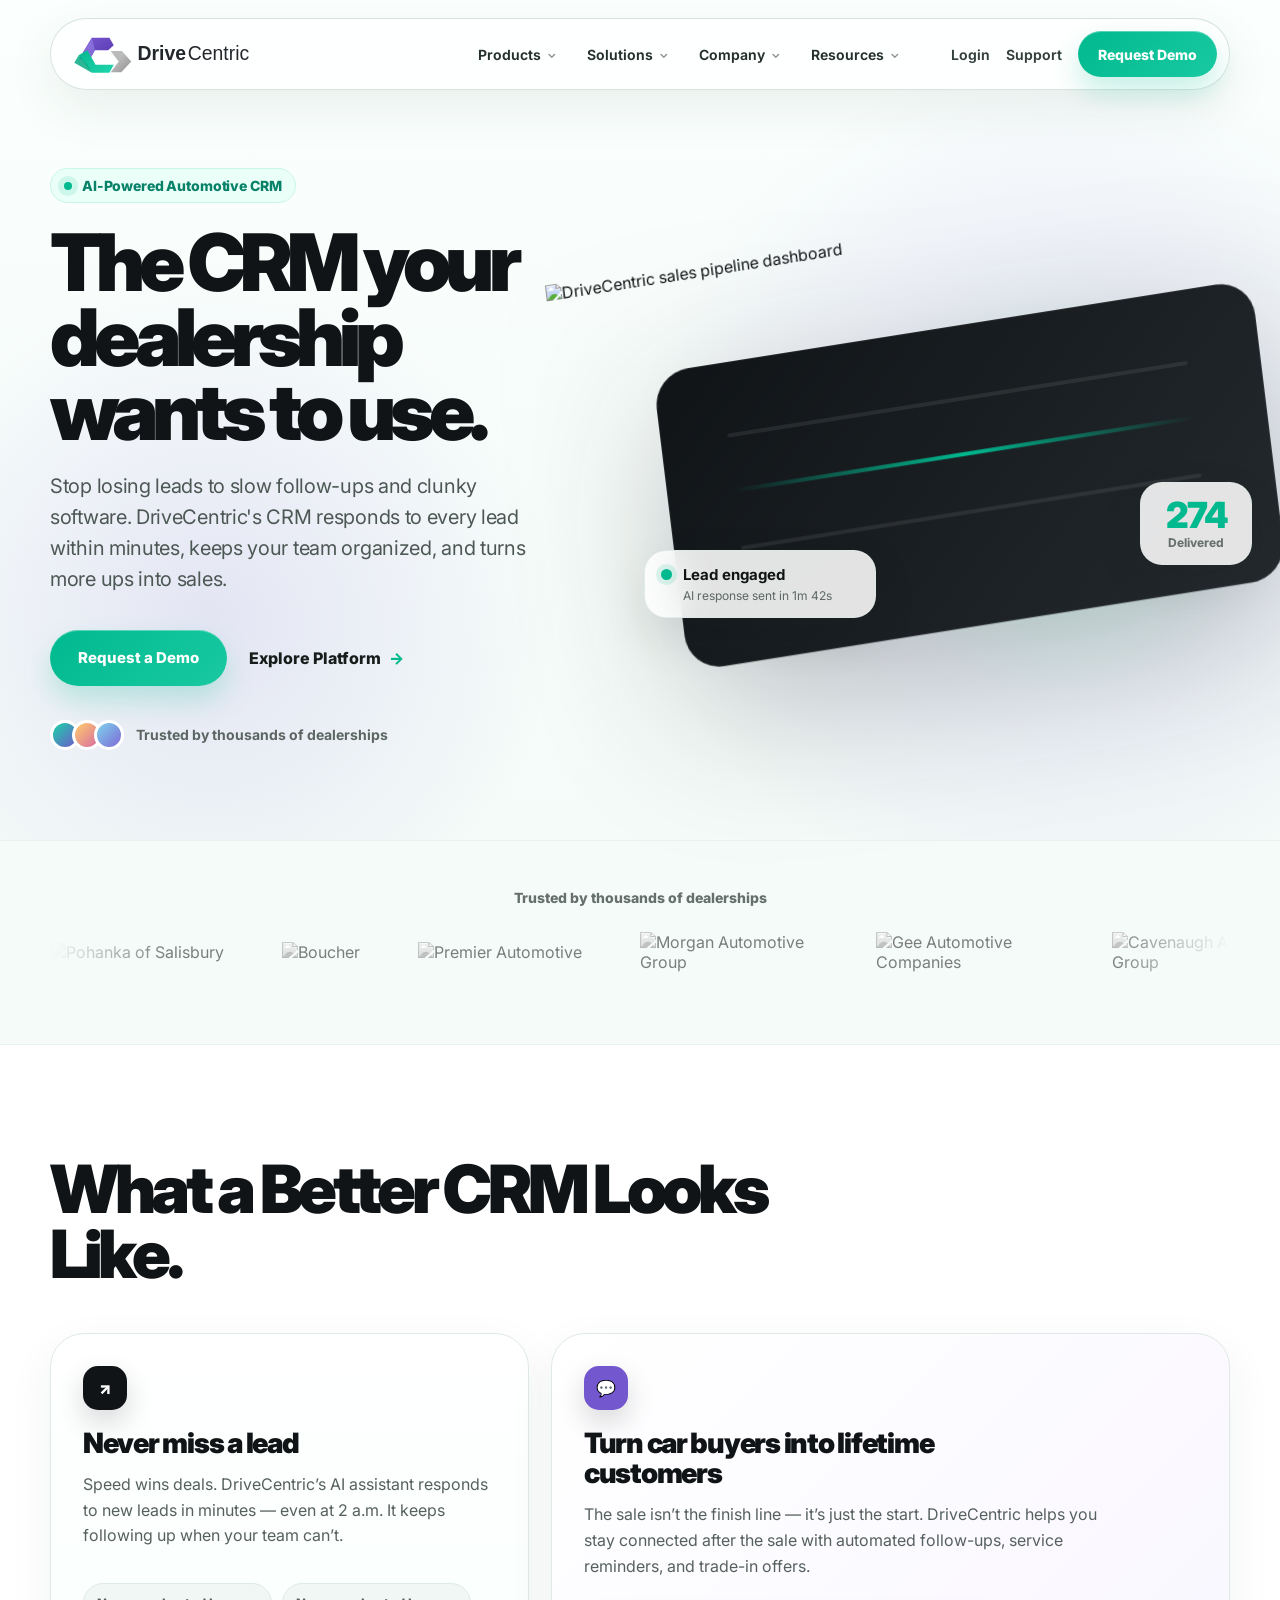
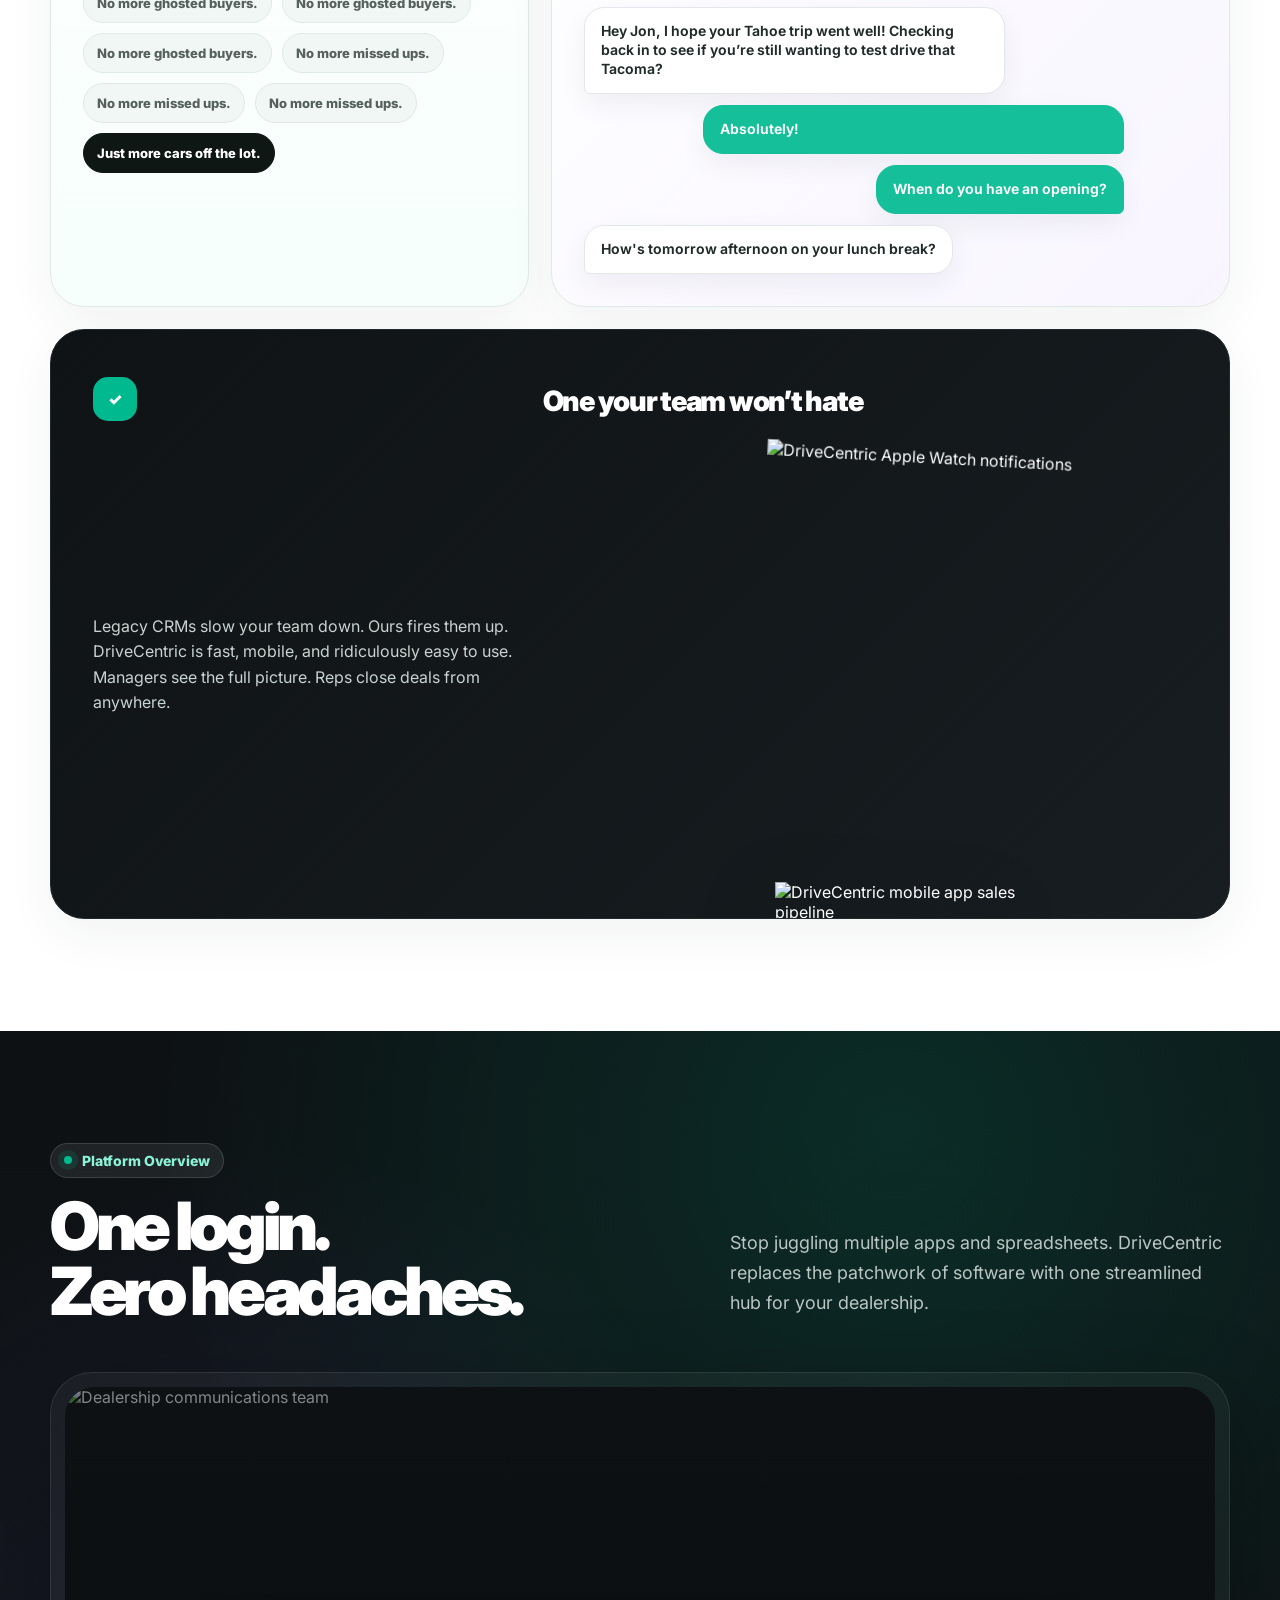
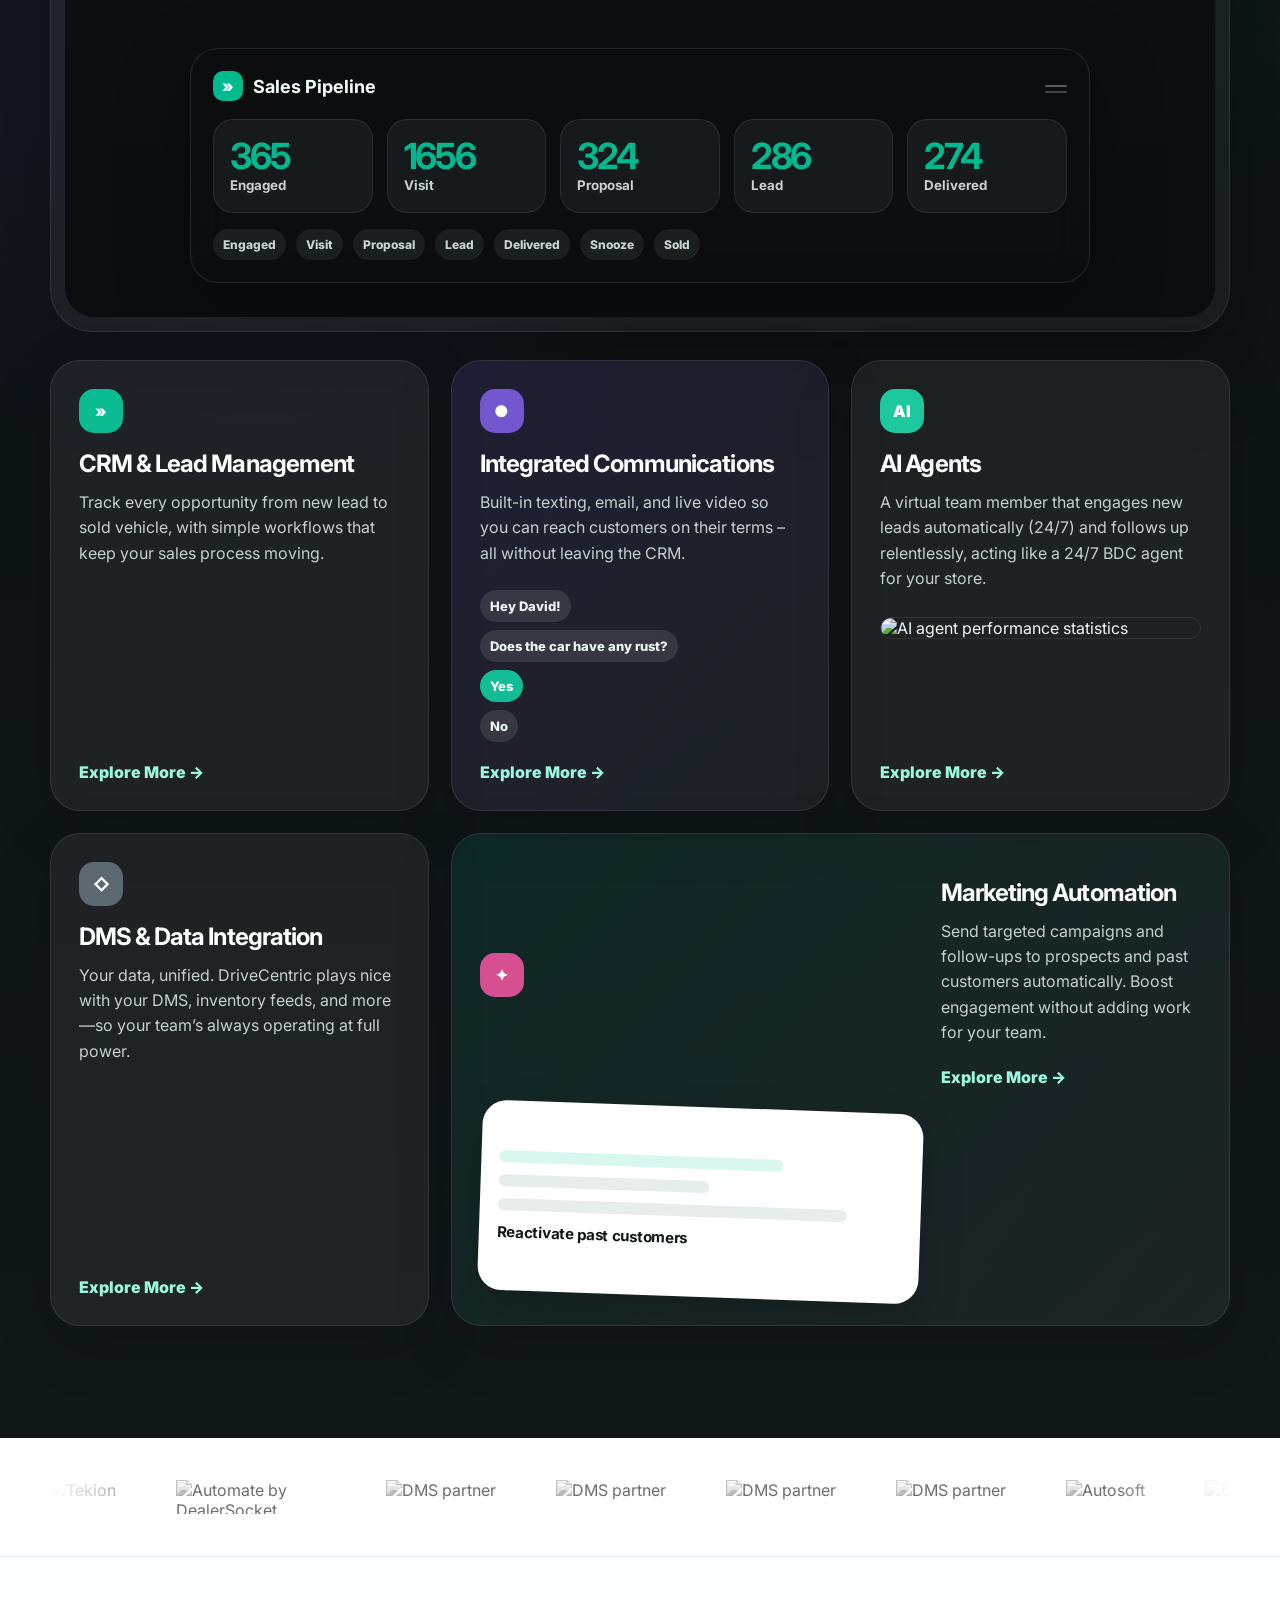
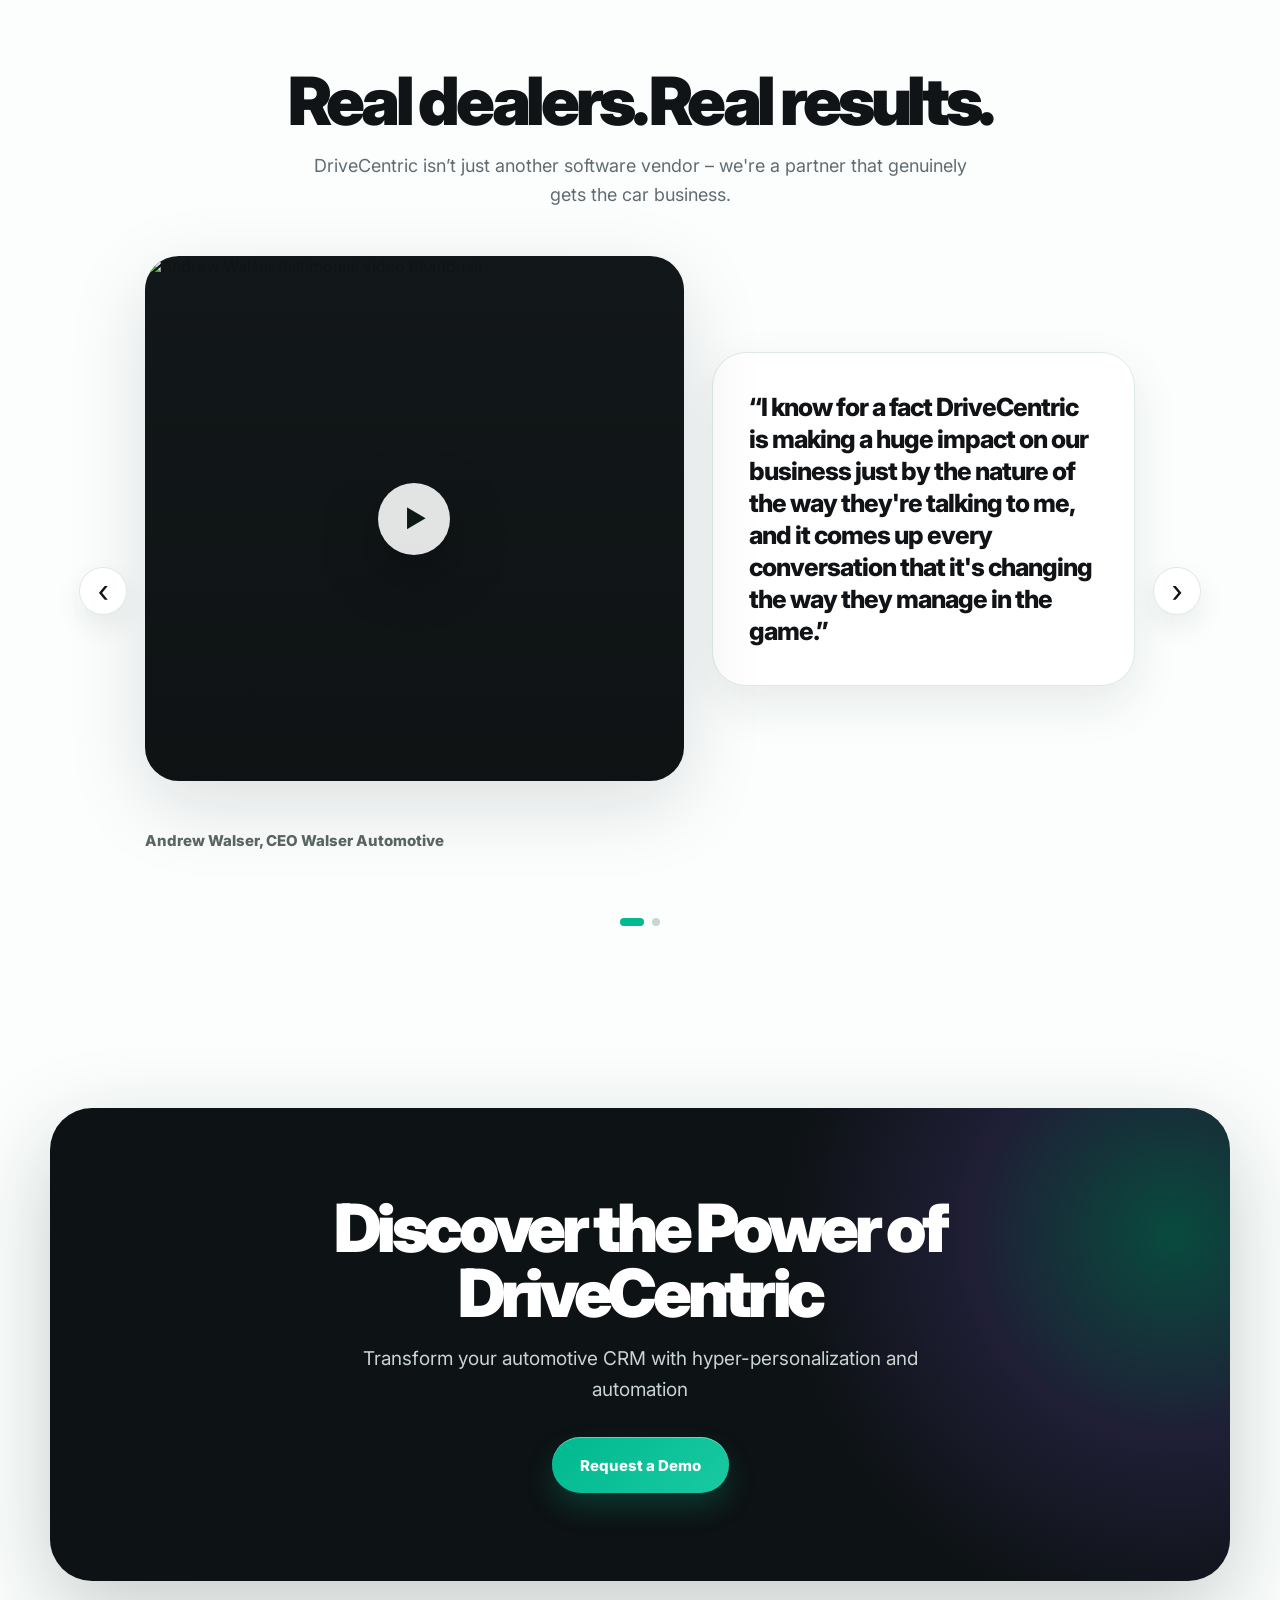
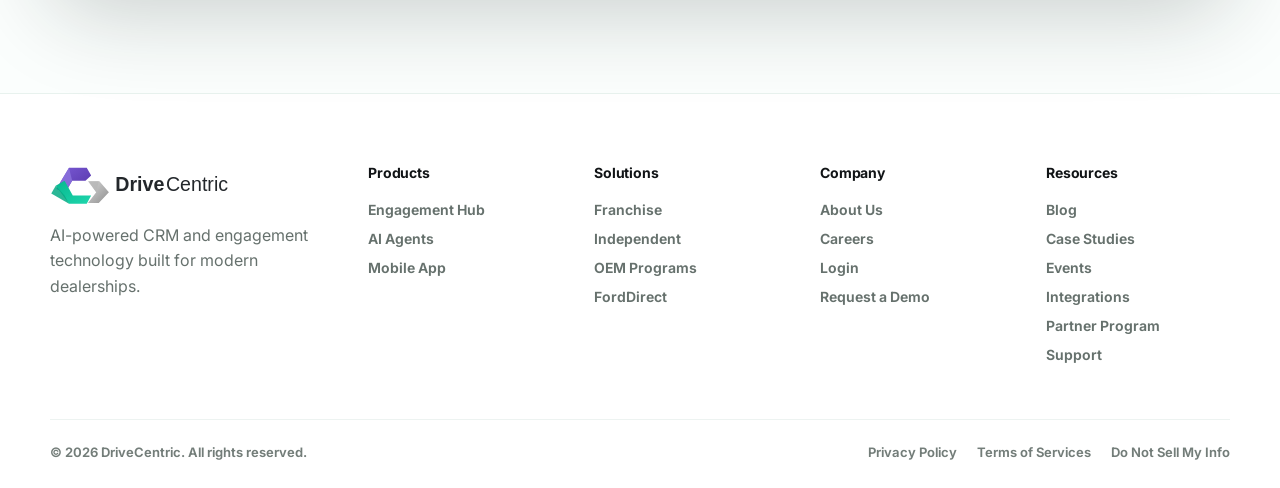
==== index.html @ 1a01ba8d "Init" ====
<!doctype html>
<html lang="en">
<head>
  <meta charset="utf-8" />
  <meta name="viewport" content="width=device-width, initial-scale=1" />
  <title>AI-Powered Automotive CRM for Car Dealerships | DriveCentric</title>
  <meta name="description" content="A static front-end recreation of the DriveCentric homepage." />
  <link rel="icon" href="assets/drivecentric-logo.svg" type="image/svg+xml" />
  <link rel="preconnect" href="https://fonts.googleapis.com">
  <link rel="preconnect" href="https://fonts.gstatic.com" crossorigin>
  <link href="https://fonts.googleapis.com/css2?family=Inter:wght@400;500;600;700;800;900&display=swap" rel="stylesheet">
  <link rel="stylesheet" href="styles.css" />
</head>
<body>
  <div class="site-shell">
    <header class="site-header" data-header>
      <a class="brand" href="#top" aria-label="DriveCentric home">
        <img src="assets/drivecentric-logo.svg" alt="DriveCentric" />
      </a>

      <nav class="main-nav" aria-label="Main navigation">
        <div class="nav-item has-menu">
          <button type="button">Products <span>⌄</span></button>
          <div class="mega-menu">
            <a href="https://drivecentric.com/products/engagement-hub"><b>Engagement Hub</b><small>CRM & lead management</small></a>
            <a href="https://drivecentric.com/products/ai-agents"><b>AI Agents</b><small>Automated lead response</small></a>
            <a href="https://drivecentric.com/mobile-app"><b>Mobile App</b><small>iOS, Android, Apple Watch</small></a>
          </div>
        </div>
        <div class="nav-item has-menu">
          <button type="button">Solutions <span>⌄</span></button>
          <div class="mega-menu">
            <a href="https://drivecentric.com/products/engagement-hub"><b>Franchise</b><small>Scale connected stores</small></a>
            <a href="https://drivecentric.com/solutions/independent"><b>Independent</b><small>Modern CRM for independents</small></a>
            <a href="https://drivecentric.com/oem-certifications"><b>OEM Programs</b><small>Certified connections</small></a>
            <a href="https://drivecentric.com/solutions/forddirect"><b>FordDirect</b><small>Ford & Lincoln dealers</small></a>
          </div>
        </div>
        <div class="nav-item has-menu">
          <button type="button">Company <span>⌄</span></button>
          <div class="mega-menu">
            <a href="https://drivecentric.com/about-us"><b>About Us</b><small>Meet DriveCentric</small></a>
            <a href="https://drivecentric.com/careers"><b>Careers</b><small>Join the team</small></a>
          </div>
        </div>
        <div class="nav-item has-menu">
          <button type="button">Resources <span>⌄</span></button>
          <div class="mega-menu">
            <a href="https://drivecentric.com/collection"><b>Blog</b><small>Ideas and updates</small></a>
            <a href="https://drivecentric.com/case-studies"><b>Case Studies</b><small>Dealer results</small></a>
            <a href="https://drivecentric.com/events"><b>Events</b><small>Meet us live</small></a>
            <a href="https://drivecentric.com/integrations"><b>Integrations</b><small>DMS & data partners</small></a>
            <a href="https://drivecentric.com/partner-program"><b>Partner Program</b><small>Build with DriveCentric</small></a>
          </div>
        </div>
      </nav>

      <div class="header-actions">
        <a class="text-link" href="https://app.drivecentric.com">Login</a>
        <a class="text-link" href="https://help.drivecentric.com">Support</a>
        <a class="btn btn-small" href="https://drivecentric.com/request-demo">Request Demo</a>
      </div>

      <button class="menu-toggle" type="button" aria-label="Open menu" aria-expanded="false" data-menu-toggle>
        <span></span><span></span><span></span>
      </button>
    </header>

    <aside class="mobile-drawer" aria-hidden="true" data-mobile-drawer>
      <div class="drawer-card">
        <a href="https://drivecentric.com/products/engagement-hub">Products</a>
        <a href="https://drivecentric.com/products/engagement-hub">Solutions</a>
        <a href="https://drivecentric.com/about-us">Company</a>
        <a href="https://drivecentric.com/collection">Resources</a>
        <a href="https://app.drivecentric.com">Login</a>
        <a href="https://help.drivecentric.com">Support</a>
        <a class="btn" href="https://drivecentric.com/request-demo">Request Demo</a>
      </div>
    </aside>

    <main id="top">
      <section class="hero section-pad">
        <div class="hero-bg" aria-hidden="true"></div>
        <div class="container hero-grid">
          <div class="hero-copy reveal">
            <div class="eyebrow"><span class="spark"></span>AI-Powered Automotive CRM</div>
            <h1>The CRM your dealership wants to use.</h1>
            <p class="hero-lede">Stop losing leads to slow follow-ups and clunky software. DriveCentric's CRM responds to every lead within minutes, keeps your team organized, and turns more ups into sales.</p>
            <div class="hero-cta-row">
              <a class="btn btn-large" href="https://drivecentric.com/request-demo">Request a Demo</a>
              <a class="ghost-link" href="#platform">Explore Platform <span>→</span></a>
            </div>
            <div class="trust-inline">
              <div class="avatar-stack" aria-hidden="true">
                <span></span><span></span><span></span>
              </div>
              <p>Trusted by thousands of dealerships</p>
            </div>
          </div>

          <div class="hero-visual reveal delay-1">
            <div class="tilt-frame">
              <img class="hero-product" src="https://framerusercontent.com/images/aFKBH6329Qok9Ty0dIKjVm38.png?height=2410&amp;width=3397" alt="DriveCentric sales pipeline dashboard" />
              <div class="hero-fallback" aria-hidden="true"></div>
            </div>
            <div class="floating-card lead-card">
              <span class="dot green"></span>
              <b>Lead engaged</b>
              <small>AI response sent in 1m 42s</small>
            </div>
            <div class="floating-card sold-card">
              <span class="metric">274</span>
              <small>Delivered</small>
            </div>
          </div>
        </div>
      </section>

      <section class="logo-band" aria-label="Trusted dealership logos">
        <div class="container">
          <p>Trusted by thousands of dealerships</p>
          <div class="logo-marquee mask-fade">
            <div class="logo-track">
              <img src="https://framerusercontent.com/images/j5eexD0ucwUk5fqq9zPhlRziwI.png?height=505&amp;scale-down-to=512&amp;width=1920" alt="Pohanka of Salisbury" />
              <img src="https://framerusercontent.com/images/1O7m3npXJgNh4F79ODwQ8GQoA.png?height=80&amp;width=96" alt="Boucher" />
              <img src="https://framerusercontent.com/images/I7sorkNsfXV5qEnZi2VZR9Jsblc.png?height=190&amp;scale-down-to=512&amp;width=688" alt="Premier Automotive" />
              <img src="https://framerusercontent.com/images/zfGK7zf63B3kNcsL4Rx0syxcc.png?height=112&amp;width=180" alt="Morgan Automotive Group" />
              <img src="https://framerusercontent.com/images/5TTAykIfc6GZP2pQnkEzObURiI.png?height=76&amp;width=180" alt="Gee Automotive Companies" />
              <img src="https://framerusercontent.com/images/KmnXf6ocJIOFn5boqNyC9IS0uLc.png?height=112&amp;width=196" alt="Cavenaugh Auto Group" />
              <img src="https://framerusercontent.com/images/I8lpU6pBKhy0SwYCUgMe5eQQLkU.png?height=102&amp;width=180" alt="DOD Automotive Holdings" />
              <img src="https://framerusercontent.com/images/ds5TWISIKqM1GlCHpNRbj5TwfQU.png?height=66&amp;width=180" alt="Rydell Auto" />
              <img src="https://framerusercontent.com/images/1wcCV4jFOFLFr96f4Z4kB9DgY.png?height=112&amp;width=196" alt="Russ Darrow" />
              <img src="https://framerusercontent.com/images/j5eexD0ucwUk5fqq9zPhlRziwI.png?height=505&amp;scale-down-to=512&amp;width=1920" alt="Pohanka of Salisbury" aria-hidden="true" />
              <img src="https://framerusercontent.com/images/1O7m3npXJgNh4F79ODwQ8GQoA.png?height=80&amp;width=96" alt="Boucher" aria-hidden="true" />
              <img src="https://framerusercontent.com/images/I7sorkNsfXV5qEnZi2VZR9Jsblc.png?height=190&amp;scale-down-to=512&amp;width=688" alt="Premier Automotive" aria-hidden="true" />
            </div>
          </div>
        </div>
      </section>

      <section class="better section-pad" id="better">
        <div class="container">
          <div class="section-heading reveal">
            <h2>What a Better CRM Looks Like.</h2>
          </div>

          <div class="better-grid">
            <article class="feature-card no-lead reveal">
              <div class="icon-badge">↗</div>
              <h3>Never miss a lead</h3>
              <p>Speed wins deals. DriveCentric’s AI assistant responds to new leads in minutes — even at 2 a.m. It keeps following up when your team can’t.</p>
              <div class="promise-wall" aria-hidden="true">
                <span>No more ghosted buyers.</span>
                <span>No more ghosted buyers.</span>
                <span>No more ghosted buyers.</span>
                <span>No more missed ups.</span>
                <span>No more missed ups.</span>
                <span>No more missed ups.</span>
                <span class="win">Just more cars off the lot.</span>
              </div>
            </article>

            <article class="feature-card lifetime reveal delay-1">
              <div class="icon-badge purple">💬</div>
              <h3>Turn car buyers into lifetime customers</h3>
              <p>The sale isn’t the finish line — it’s just the start. DriveCentric helps you stay connected after the sale with automated follow-ups, service reminders, and trade-in offers.</p>
              <div class="chat-card" aria-label="Customer text conversation">
                <div class="bubble incoming">Hey Jon, I hope your Tahoe trip went well! Checking back in to see if you’re still wanting to test drive that Tacoma?</div>
                <div class="bubble outgoing">Absolutely!</div>
                <div class="bubble outgoing short">When do you have an opening?</div>
                <div class="bubble incoming short">How's tomorrow afternoon on your lunch break?</div>
              </div>
            </article>

            <article class="feature-card team-card reveal delay-2">
              <div class="icon-badge mint">✓</div>
              <h3>One your team won’t hate</h3>
              <p>Legacy CRMs slow your team down. Ours fires them up. DriveCentric is fast, mobile, and ridiculously easy to use. Managers see the full picture. Reps close deals from anywhere.</p>
              <div class="device-stack">
                <img class="phone-img" src="https://framerusercontent.com/images/ucxf9sQBj9bfWdW5blghZVfIz3Y.png?height=4000&amp;width=2236" alt="DriveCentric mobile app sales pipeline" />
                <img class="watch-img" src="https://framerusercontent.com/images/iJRVSMzYYqpO5uQH73uZ240Ug0.png?height=1120&amp;width=1260" alt="DriveCentric Apple Watch notifications" />
              </div>
            </article>
          </div>
        </div>
      </section>

      <section class="platform section-pad" id="platform">
        <div class="container">
          <div class="platform-intro reveal">
            <div>
              <div class="eyebrow dark"><span class="spark"></span>Platform Overview</div>
              <h2>One login.<br>Zero headaches.</h2>
            </div>
            <p>Stop juggling multiple apps and spreadsheets. DriveCentric replaces the patchwork of software with one streamlined hub for your dealership.</p>
          </div>

          <div class="dashboard-wrap reveal delay-1">
            <div class="dashboard-visual">
              <img src="https://framerusercontent.com/images/63GdCHsHMCpyIZYBDh9oJ9zuoM.jpg?height=2731&amp;width=4096" alt="Dealership communications team" />
              <div class="pipeline-overlay">
                <div class="pipeline-top"><span></span><strong>Sales Pipeline</strong><i></i></div>
                <div class="pipeline-stages">
                  <div><b>365</b><small>Engaged</small></div>
                  <div><b>1656</b><small>Visit</small></div>
                  <div><b>324</b><small>Proposal</small></div>
                  <div><b>286</b><small>Lead</small></div>
                  <div><b>274</b><small>Delivered</small></div>
                </div>
                <div class="stage-labels">
                  <span>Engaged</span><span>Visit</span><span>Proposal</span><span>Lead</span><span>Delivered</span><span>Snooze</span><span>Sold</span>
                </div>
              </div>
            </div>
          </div>

          <div class="product-grid">
            <article class="product-card reveal">
              <div class="product-icon">»</div>
              <h3>CRM & Lead Management</h3>
              <p>Track every opportunity from new lead to sold vehicle, with simple workflows that keep your sales process moving.</p>
              <a href="https://drivecentric.com/products/engagement-hub">Explore More</a>
            </article>
            <article class="product-card comm-card reveal delay-1">
              <div class="product-icon purple">●</div>
              <h3>Integrated Communications</h3>
              <p>Built-in texting, email, and live video so you can reach customers on their terms – all without leaving the CRM.</p>
              <div class="mini-chat" aria-hidden="true">
                <span>Hey David!</span><span>Does the car have any rust?</span><span class="yes">Yes</span><span>No</span>
              </div>
              <a href="https://drivecentric.com/products/engagement-hub">Explore More</a>
            </article>
            <article class="product-card ai-card reveal delay-2">
              <div class="product-icon mint">AI</div>
              <h3>AI Agents</h3>
              <p>A virtual team member that engages new leads automatically (24/7) and follows up relentlessly, acting like a 24/7 BDC agent for your store.</p>
              <img src="https://framerusercontent.com/images/LzOKcnEmr1NVjMtFENM2jK4gFqA.webp?height=636&amp;width=1176" alt="AI agent performance statistics" />
              <a href="https://drivecentric.com/products/ai-agents">Explore More</a>
            </article>
            <article class="product-card reveal delay-1">
              <div class="product-icon slate">◇</div>
              <h3>DMS & Data Integration</h3>
              <p>Your data, unified. DriveCentric plays nice with your DMS, inventory feeds, and more—so your team’s always operating at full power.</p>
              <a href="https://drivecentric.com/integrations">Explore More</a>
            </article>
            <article class="product-card wide marketing-card reveal delay-2">
              <div class="product-icon pink">✦</div>
              <div>
                <h3>Marketing Automation</h3>
                <p>Send targeted campaigns and follow-ups to prospects and past customers automatically. Boost engagement without adding work for your team.</p>
                <a href="https://drivecentric.com/products/ai-agents">Explore More</a>
              </div>
              <div class="campaign-mock" aria-hidden="true">
                <span></span><span></span><span></span>
                <b>Reactivate past customers</b>
              </div>
            </article>
          </div>
        </div>
      </section>

      <section class="integration-strip" aria-label="Integration logos">
        <div class="container">
          <div class="integration-track mask-fade">
            <div class="integrations-row">
              <img src="https://framerusercontent.com/images/0BCo81PIDHOVri1u2NcPnoLUGac.png?height=15&amp;width=113" alt="Tekion" />
              <img src="https://framerusercontent.com/images/RHWgTery67rjR8dXlzGJsHrYU.png?height=28&amp;width=112" alt="Automate by DealerSocket" />
              <img src="https://framerusercontent.com/images/VxjfhoszNQjqYfWZlgEyE1B6jCU.png?height=68&amp;width=113" alt="DMS partner" />
              <img src="https://framerusercontent.com/images/4Vxqr4AqGvDkc995GQjnSvdMEA.png?height=68&amp;width=113" alt="DMS partner" />
              <img src="https://framerusercontent.com/images/Ntp8Dhifmh9dLqLPrMR9eQOp3E0.png?height=67&amp;width=113" alt="DMS partner" />
              <img src="https://framerusercontent.com/images/KzeD8Qowyi4X244Kz6axfwKo.png?height=16&amp;width=114" alt="DMS partner" />
              <img src="https://framerusercontent.com/images/CHnsdnkjkxF4JOu8J1q5CYpwMBI.png?height=32&amp;width=112" alt="Autosoft" />
              <img src="https://framerusercontent.com/images/OINgjutdVHHJ9aYtqKQiAt5PdFI.png?height=67&amp;width=112" alt="DealerBuilt" />
              <img src="https://framerusercontent.com/images/0BCo81PIDHOVri1u2NcPnoLUGac.png?height=15&amp;width=113" alt="Tekion" aria-hidden="true" />
              <img src="https://framerusercontent.com/images/RHWgTery67rjR8dXlzGJsHrYU.png?height=28&amp;width=112" alt="Automate by DealerSocket" aria-hidden="true" />
              <img src="https://framerusercontent.com/images/CHnsdnkjkxF4JOu8J1q5CYpwMBI.png?height=32&amp;width=112" alt="Autosoft" aria-hidden="true" />
            </div>
          </div>
        </div>
      </section>

      <section class="results section-pad" id="results">
        <div class="container">
          <div class="section-heading centered reveal">
            <h2>Real dealers. Real results.</h2>
            <p>DriveCentric isn’t just another software vendor – we're a partner that genuinely gets the car business.</p>
          </div>

          <div class="testimonial-shell reveal delay-1" data-testimonials>
            <button class="carousel-btn prev" type="button" aria-label="Previous testimonial" data-prev>‹</button>
            <div class="testimonial-track" data-track>
              <article class="testimonial-card active">
                <div class="video-thumb">
                  <img src="https://framerusercontent.com/images/FcrdVxWsDcvjmRfNRDvcaP0R3FA.webp?height=1440&amp;width=2560" alt="Andrew Walser testimonial video thumbnail" />
                  <span class="play">▶</span>
                </div>
                <blockquote>“I know for a fact DriveCentric is making a huge impact on our business just by the nature of the way they're talking to me, and it comes up every conversation that it's changing the way they manage in the game.”</blockquote>
                <cite>Andrew Walser, CEO Walser Automotive</cite>
              </article>
              <article class="testimonial-card">
                <div class="video-thumb">
                  <img src="https://framerusercontent.com/images/Kdla3L0CcTXcwDUBcxOrsEg20.webp?height=1440&amp;width=2560" alt="Matthew Casebeer testimonial video thumbnail" />
                  <span class="play">▶</span>
                </div>
                <blockquote>“If you want to make your dealership better, DriveCentric is the way to go. We have more customers, more sales and made more money just by using the CRM.”</blockquote>
                <cite>Matthew Casebeer, Partner, Capitol Auto Group</cite>
              </article>
            </div>
            <button class="carousel-btn next" type="button" aria-label="Next testimonial" data-next>›</button>
            <div class="carousel-dots" aria-hidden="true"><span class="active"></span><span></span></div>
          </div>
        </div>
      </section>

      <section class="cta section-pad">
        <div class="container">
          <div class="cta-card reveal">
            <div class="cta-glow" aria-hidden="true"></div>
            <h2>Discover the Power of DriveCentric</h2>
            <p>Transform your automotive CRM with hyper-personalization and automation</p>
            <a class="btn btn-large" href="https://drivecentric.com/request-demo">Request a Demo</a>
          </div>
        </div>
      </section>
    </main>

    <footer class="site-footer">
      <div class="container footer-grid">
        <div class="footer-brand">
          <img src="assets/drivecentric-logo.svg" alt="DriveCentric" />
          <p>AI-powered CRM and engagement technology built for modern dealerships.</p>
        </div>
        <div class="footer-column">
          <h3>Products</h3>
          <a href="https://drivecentric.com/products/engagement-hub">Engagement Hub</a>
          <a href="https://drivecentric.com/products/ai-agents">AI Agents</a>
          <a href="https://drivecentric.com/mobile-app">Mobile App</a>
        </div>
        <div class="footer-column">
          <h3>Solutions</h3>
          <a href="https://drivecentric.com/products/engagement-hub">Franchise</a>
          <a href="https://drivecentric.com/solutions/independent">Independent</a>
          <a href="https://drivecentric.com/oem-certifications">OEM Programs</a>
          <a href="https://drivecentric.com/solutions/forddirect">FordDirect</a>
        </div>
        <div class="footer-column">
          <h3>Company</h3>
          <a href="https://drivecentric.com/about-us">About Us</a>
          <a href="https://drivecentric.com/careers">Careers</a>
          <a href="https://app.drivecentric.com">Login</a>
          <a href="https://drivecentric.com/request-demo">Request a Demo</a>
        </div>
        <div class="footer-column">
          <h3>Resources</h3>
          <a href="https://drivecentric.com/collection">Blog</a>
          <a href="https://drivecentric.com/case-studies">Case Studies</a>
          <a href="https://drivecentric.com/events">Events</a>
          <a href="https://drivecentric.com/integrations">Integrations</a>
          <a href="https://drivecentric.com/partner-program">Partner Program</a>
          <a href="https://help.drivecentric.com">Support</a>
        </div>
      </div>
      <div class="container footer-bottom">
        <span>© 2026 DriveCentric. All rights reserved.</span>
        <div>
          <a href="https://drivecentric.com/privacy-policy">Privacy Policy</a>
          <a href="https://drivecentric.com/terms-of-service">Terms of Services</a>
          <a href="https://drivecentric.com/do-not-sell-my-info">Do Not Sell My Info</a>
        </div>
      </div>
    </footer>
  </div>

  <script src="script.js"></script>
</body>
</html>
---- styles.css ----
:root{
  --bg:#f7fbf9;
  --surface:#ffffff;
  --surface-2:#eef7f3;
  --ink:#111416;
  --muted:#626c70;
  --line:#dfe9e5;
  --dark:#0f1214;
  --dark-2:#171b1e;
  --teal:#00b98f;
  --teal-2:#22d1aa;
  --purple:#7257cf;
  --purple-2:#9b7cf4;
  --green-soft:#e5fbf4;
  --purple-soft:#f0ecff;
  --radius:28px;
  --shadow:0 24px 80px rgba(15,18,20,.13);
  --shadow-soft:0 18px 48px rgba(23,37,34,.09);
  --max:1180px;
}

*{box-sizing:border-box}
html{scroll-behavior:smooth;background:var(--bg)}
body{
  margin:0;
  font-family:"Inter",-apple-system,BlinkMacSystemFont,"Segoe UI",sans-serif;
  color:var(--ink);
  background:
    radial-gradient(circle at 8% 0%, rgba(0,185,143,.13), transparent 28%),
    radial-gradient(circle at 82% 12%, rgba(114,87,207,.12), transparent 30%),
    linear-gradient(180deg,#fbfffd 0%,#f7fbf9 45%,#fff 100%);
  -webkit-font-smoothing:antialiased;
  text-rendering:optimizeLegibility;
}

a{color:inherit;text-decoration:none}
img{max-width:100%;display:block}
button,input,textarea{font:inherit}
.site-shell{overflow:hidden;min-height:100vh}
.container{width:min(var(--max), calc(100% - 40px));margin:0 auto}
.section-pad{padding:112px 0}

.site-header{
  position:fixed;
  top:18px;left:50%;z-index:1000;
  transform:translateX(-50%);
  width:min(var(--max), calc(100% - 32px));
  height:72px;
  display:flex;align-items:center;gap:28px;
  padding:10px 12px 10px 22px;
  background:rgba(255,255,255,.78);
  border:1px solid rgba(210,224,219,.9);
  border-radius:999px;
  box-shadow:0 18px 50px rgba(37,58,52,.08);
  backdrop-filter:blur(22px);
  transition:height .25s ease, box-shadow .25s ease, background .25s ease, border-color .25s ease;
}
.site-header.scrolled{
  height:64px;
  background:rgba(255,255,255,.92);
  border-color:rgba(199,217,211,.95);
  box-shadow:0 18px 56px rgba(24,43,38,.13);
}
.brand{width:188px;display:flex;align-items:center;flex:0 0 auto}
.brand img{width:100%;height:auto}
.main-nav{display:flex;align-items:center;gap:4px;margin-left:auto}
.nav-item{position:relative}
.nav-item>button{
  border:0;background:transparent;color:#23302d;
  display:flex;align-items:center;gap:6px;
  padding:14px 13px;border-radius:999px;
  font-weight:650;font-size:14px;cursor:pointer;
  transition:background .2s ease,color .2s ease;
}
.nav-item>button span{font-size:12px;transform:translateY(-1px);opacity:.55}
.nav-item:hover>button{background:#eef7f3;color:#0b7f66}
.mega-menu{
  position:absolute;top:48px;left:50%;transform:translate(-50%,10px);
  width:250px;display:grid;gap:6px;padding:12px;
  background:#fff;border:1px solid var(--line);border-radius:22px;
  box-shadow:var(--shadow-soft);opacity:0;visibility:hidden;pointer-events:none;
  transition:.18s ease;
}
.has-menu:hover .mega-menu{opacity:1;visibility:visible;pointer-events:auto;transform:translate(-50%,0)}
.mega-menu a{padding:12px 14px;border-radius:16px;display:grid;gap:4px;transition:background .18s ease}
.mega-menu a:hover{background:#f3fbf8}
.mega-menu b{font-size:14px;color:#111416}
.mega-menu small{font-size:12px;color:var(--muted)}
.header-actions{display:flex;align-items:center;gap:16px;margin-left:10px;flex:0 0 auto}
.text-link{font-weight:650;font-size:14px;color:#33403d;transition:color .2s ease}
.text-link:hover{color:#05856b}
.btn{
  --btn-bg:linear-gradient(135deg,var(--teal),#19c9a1);
  display:inline-flex;align-items:center;justify-content:center;gap:8px;
  min-height:48px;padding:0 22px;border-radius:999px;
  background:var(--btn-bg);color:white;font-weight:800;font-size:14px;
  box-shadow:0 14px 28px rgba(0,185,143,.22), inset 0 1px 0 rgba(255,255,255,.34);
  transition:transform .2s ease, box-shadow .2s ease, filter .2s ease;
  border:0;white-space:nowrap;
}
.btn:hover{transform:translateY(-2px);box-shadow:0 18px 35px rgba(0,185,143,.30), inset 0 1px 0 rgba(255,255,255,.42);filter:saturate(1.06)}
.btn-small{min-height:46px;padding:0 20px}
.btn-large{min-height:56px;padding:0 28px;font-size:15px}
.menu-toggle{display:none;position:relative;width:44px;height:44px;border:0;border-radius:50%;background:#eff7f4;cursor:pointer;margin-left:auto}
.menu-toggle span{position:absolute;left:13px;width:18px;height:2px;background:#14201d;border-radius:10px;transition:.22s ease}
.menu-toggle span:nth-child(1){top:15px}.menu-toggle span:nth-child(2){top:21px}.menu-toggle span:nth-child(3){top:27px}
.menu-toggle[aria-expanded="true"] span:nth-child(1){top:21px;transform:rotate(45deg)}
.menu-toggle[aria-expanded="true"] span:nth-child(2){opacity:0}
.menu-toggle[aria-expanded="true"] span:nth-child(3){top:21px;transform:rotate(-45deg)}
.mobile-drawer{display:none}

.hero{position:relative;min-height:820px;padding:168px 0 90px;background:linear-gradient(180deg,#fbfffd 0%,#f4fbf8 100%)}
.hero-bg{position:absolute;inset:0;pointer-events:none;overflow:hidden}
.hero-bg:before{
  content:"";position:absolute;right:-18%;top:40px;width:900px;height:900px;border-radius:50%;
  background:radial-gradient(circle,rgba(0,185,143,.16),rgba(114,87,207,.08) 35%,transparent 68%);
}
.hero-bg:after{
  content:"";position:absolute;left:-14%;bottom:-20%;width:780px;height:780px;border-radius:50%;
  background:radial-gradient(circle,rgba(114,87,207,.14),transparent 63%);
}
.hero-grid{position:relative;display:grid;grid-template-columns:.92fr 1.18fr;gap:34px;align-items:center}
.eyebrow{display:inline-flex;align-items:center;gap:10px;padding:8px 13px;border-radius:999px;background:#eafff8;border:1px solid #c9f6ea;color:#078168;font-size:14px;font-weight:800;letter-spacing:-.01em}
.eyebrow.dark{background:rgba(255,255,255,.08);border-color:rgba(255,255,255,.13);color:#8af2d6}
.spark{width:8px;height:8px;border-radius:50%;background:var(--teal);box-shadow:0 0 0 6px rgba(0,185,143,.12)}
h1,h2,h3,p{margin-top:0}
h1{
  max-width:680px;margin:22px 0 22px;
  font-size:clamp(48px,6.2vw,82px);line-height:.94;letter-spacing:-.075em;font-weight:900;
}
.hero-lede{font-size:20px;line-height:1.56;color:#4c5854;max-width:600px;letter-spacing:-.015em}
.hero-cta-row{display:flex;align-items:center;gap:22px;margin-top:34px;flex-wrap:wrap}
.ghost-link{font-weight:800;color:#171d1a;display:inline-flex;align-items:center;gap:8px}
.ghost-link span{transition:transform .18s ease;color:var(--teal)}
.ghost-link:hover span{transform:translateX(4px)}
.trust-inline{display:flex;align-items:center;gap:12px;margin-top:34px;color:#5b6662;font-weight:700}
.trust-inline p{margin:0;font-size:14px}.avatar-stack{display:flex}.avatar-stack span{width:30px;height:30px;border:3px solid #fff;border-radius:50%;margin-left:-8px;background:linear-gradient(135deg,#1bd4a9,#7057cc)}.avatar-stack span:first-child{margin-left:0}.avatar-stack span:nth-child(2){background:linear-gradient(135deg,#ffcd6b,#d76aa2)}.avatar-stack span:nth-child(3){background:linear-gradient(135deg,#7ed4ec,#7d69d7)}
.hero-visual{position:relative;min-height:530px;margin-right:-80px;perspective:1200px}
.tilt-frame{position:absolute;inset:6% 0 auto -2%;height:520px;border-radius:48px;transform:rotate(-9deg) skew(-2deg);filter:drop-shadow(0 44px 78px rgba(14,21,21,.24))}
.hero-product{position:absolute;inset:0;width:100%;height:100%;object-fit:contain;z-index:2}
.hero-fallback{position:absolute;left:13%;right:5%;top:20%;height:300px;border-radius:36px;background:linear-gradient(135deg,#101417,#24292d);box-shadow:inset 0 0 0 1px rgba(255,255,255,.07);z-index:1}
.hero-fallback:after{content:"";position:absolute;left:11%;right:12%;top:42%;height:4px;border-radius:20px;background:linear-gradient(90deg,transparent,#00b98f,transparent);box-shadow:0 58px 0 rgba(255,255,255,.08),0 -55px 0 rgba(255,255,255,.08)}
.floating-card{position:absolute;z-index:5;background:rgba(255,255,255,.88);border:1px solid rgba(223,233,229,.9);border-radius:22px;box-shadow:var(--shadow-soft);backdrop-filter:blur(18px);padding:14px 16px;color:#101514}
.lead-card{left:8%;bottom:20%;display:grid;grid-template-columns:12px auto;column-gap:10px;row-gap:4px;min-width:232px}.lead-card .dot{grid-row:1/3;margin-top:4px}.lead-card b{font-size:15px}.lead-card small{font-size:12px;color:#5d6864}.dot.green{width:11px;height:11px;border-radius:50%;background:var(--teal);box-shadow:0 0 0 5px rgba(0,185,143,.13)}
.sold-card{right:8%;bottom:30%;display:grid;gap:2px;text-align:center;min-width:112px}.sold-card .metric{font-size:36px;line-height:1;font-weight:900;color:var(--teal);letter-spacing:-.06em}.sold-card small{font-size:12px;color:#66716d;font-weight:750}

.logo-band{padding:48px 0 72px;background:#f5fbf8;border-top:1px solid #e8f2ee;border-bottom:1px solid #e8f2ee}
.logo-band p{text-align:center;margin:0 0 26px;font-weight:800;color:#65706c;font-size:14px}
.mask-fade{mask-image:linear-gradient(90deg,transparent,black 10%,black 90%,transparent)}
.logo-marquee{overflow:hidden}
.logo-track{display:flex;align-items:center;gap:58px;width:max-content;animation:marquee 32s linear infinite}
.logo-track img{width:auto;max-height:42px;max-width:178px;opacity:.54;filter:grayscale(1);transition:opacity .2s ease,filter .2s ease}.logo-track img:hover{opacity:1;filter:none}
@keyframes marquee{from{transform:translateX(0)}to{transform:translateX(-50%)}}

.section-heading{max-width:780px;margin-bottom:46px}.section-heading.centered{margin:0 auto 46px;text-align:center}.section-heading h2,.platform-intro h2,.cta h2{font-size:clamp(42px,5.2vw,72px);line-height:.98;letter-spacing:-.065em;font-weight:900;margin:0}.section-heading p{margin:18px auto 0;color:var(--muted);font-size:18px;line-height:1.6;max-width:680px}
.better{background:#fff}
.better-grid{display:grid;grid-template-columns:repeat(12,1fr);gap:22px;align-items:stretch}
.feature-card{position:relative;overflow:hidden;background:#fff;border:1px solid var(--line);border-radius:34px;padding:32px;min-height:420px;box-shadow:0 16px 48px rgba(36,55,50,.06)}
.feature-card:before{content:"";position:absolute;inset:auto -30% -40% -30%;height:220px;background:radial-gradient(circle,rgba(0,185,143,.16),transparent 70%);pointer-events:none}
.feature-card h3{font-size:28px;line-height:1.08;letter-spacing:-.045em;margin:18px 0 14px;font-weight:900;max-width:430px}.feature-card p{font-size:16px;line-height:1.6;color:#56615d;max-width:520px;margin-bottom:0}.icon-badge{width:44px;height:44px;border-radius:15px;background:#101416;color:#fff;display:grid;place-items:center;font-weight:900;box-shadow:0 12px 28px rgba(18,20,22,.16)}.icon-badge.purple{background:var(--purple)}.icon-badge.mint{background:var(--teal)}
.no-lead{grid-column:span 5;background:linear-gradient(180deg,#ffffff 0%,#f6fffc 100%)}.lifetime{grid-column:span 7;background:linear-gradient(135deg,#fff 0%,#f8f5ff 100%)}.team-card{grid-column:span 12;display:grid;grid-template-columns:.8fr 1.2fr;gap:20px;align-items:center;min-height:520px;background:linear-gradient(135deg,#0f1315 0%,#181d21 100%);color:white;border-color:#20292c;padding:38px 42px}.team-card p{color:#c8d4d0}.team-card .icon-badge{box-shadow:none}.team-card:before{background:radial-gradient(circle at 65% 55%,rgba(0,185,143,.22),transparent 56%)}
.promise-wall{position:relative;display:flex;flex-wrap:wrap;gap:10px;margin-top:34px}.promise-wall span{display:inline-flex;align-items:center;padding:11px 13px;border-radius:999px;background:#f0f7f4;border:1px solid #deebe7;color:#56615d;font-size:13px;font-weight:800}.promise-wall .win{background:#0f1715;color:#fff;border-color:#0f1715}
.chat-card{position:relative;margin-top:28px;display:grid;gap:11px;max-width:540px}.bubble{width:78%;padding:14px 16px;border-radius:20px 20px 20px 6px;background:#fff;border:1px solid #e1e7eb;box-shadow:0 10px 28px rgba(25,25,35,.06);color:#212b2a;font-weight:650;font-size:14px;line-height:1.35}.bubble.outgoing{justify-self:end;background:#14bf99;color:#fff;border-color:#14bf99;border-radius:20px 20px 6px 20px}.bubble.short{width:max-content;max-width:75%}
.device-stack{position:relative;min-height:430px}.phone-img{position:absolute;right:22%;bottom:-42px;width:270px;max-height:520px;object-fit:contain;filter:drop-shadow(0 28px 46px rgba(0,0,0,.42))}.watch-img{position:absolute;right:-10px;top:0;width:430px;filter:drop-shadow(0 30px 54px rgba(0,0,0,.38));transform:rotate(3deg)}

.platform{background:linear-gradient(180deg,#0d1113 0%,#121719 100%);color:white;position:relative}.platform:before{content:"";position:absolute;inset:0;background:radial-gradient(circle at 70% 5%,rgba(0,185,143,.16),transparent 35%),radial-gradient(circle at 20% 30%,rgba(114,87,207,.13),transparent 28%);pointer-events:none}.platform .container{position:relative}.platform-intro{display:grid;grid-template-columns:1fr .78fr;gap:40px;align-items:end;margin-bottom:48px}.platform-intro h2{margin-top:16px}.platform-intro p{color:#bbc6c2;font-size:18px;line-height:1.65;margin:0 0 7px}.dashboard-wrap{border:1px solid rgba(255,255,255,.09);border-radius:42px;padding:14px;background:rgba(255,255,255,.04);box-shadow:0 32px 90px rgba(0,0,0,.32);margin-bottom:24px}.dashboard-visual{position:relative;overflow:hidden;border-radius:30px;min-height:430px;background:#0e1214}.dashboard-visual>img{width:100%;height:530px;object-fit:cover;opacity:.58;filter:saturate(.92)}.dashboard-visual:after{content:"";position:absolute;inset:0;background:linear-gradient(180deg,rgba(10,12,13,.14),rgba(10,12,13,.86));pointer-events:none}.pipeline-overlay{position:absolute;left:50%;bottom:34px;z-index:2;transform:translateX(-50%);width:min(900px,calc(100% - 46px));padding:22px;border:1px solid rgba(255,255,255,.1);border-radius:28px;background:rgba(11,14,16,.82);box-shadow:0 24px 70px rgba(0,0,0,.38);backdrop-filter:blur(18px)}.pipeline-top{display:flex;align-items:center;gap:10px;color:#f5fffc;margin-bottom:18px}.pipeline-top span{width:30px;height:30px;border-radius:10px;background:var(--teal);position:relative}.pipeline-top span:after{content:"»";position:absolute;inset:0;display:grid;place-items:center;color:#fff;font-weight:900}.pipeline-top strong{font-size:18px}.pipeline-top i{margin-left:auto;width:22px;height:2px;background:rgba(255,255,255,.32);box-shadow:0 6px 0 rgba(255,255,255,.22);border-radius:10px}.pipeline-stages{display:grid;grid-template-columns:repeat(5,1fr);gap:14px}.pipeline-stages div{padding:18px 16px;border-radius:20px;background:rgba(255,255,255,.055);border:1px solid rgba(255,255,255,.08)}.pipeline-stages b{display:block;color:var(--teal);font-size:36px;line-height:1;letter-spacing:-.06em}.pipeline-stages small{color:#c8d1cd;font-weight:700}.stage-labels{display:flex;gap:10px;flex-wrap:wrap;margin-top:16px}.stage-labels span{font-size:12px;font-weight:800;color:#c9d3cf;background:rgba(255,255,255,.07);padding:8px 10px;border-radius:999px}
.product-grid{display:grid;grid-template-columns:repeat(12,1fr);gap:22px;margin-top:28px}.product-card{grid-column:span 4;min-height:330px;display:flex;flex-direction:column;position:relative;overflow:hidden;border-radius:30px;padding:28px;background:rgba(255,255,255,.06);border:1px solid rgba(255,255,255,.09);box-shadow:0 18px 60px rgba(0,0,0,.16)}.product-card h3{font-size:24px;line-height:1.12;letter-spacing:-.04em;margin:18px 0 12px;color:#fff}.product-card p{line-height:1.58;color:#c5d0cc;margin:0 0 22px}.product-card a{margin-top:auto;color:#9cf7df;font-weight:850}.product-card a:after{content:" →"}.product-icon{width:44px;height:44px;border-radius:15px;background:#0bbb92;color:white;display:grid;place-items:center;font-weight:900}.product-icon.purple{background:var(--purple)}.product-icon.mint{background:#1dc89f}.product-icon.slate{background:#5d6970}.product-icon.pink{background:#d64f90}.comm-card{background:linear-gradient(135deg,rgba(114,87,207,.17),rgba(255,255,255,.055))}.mini-chat{display:grid;gap:8px;margin:2px 0 20px}.mini-chat span{width:max-content;max-width:100%;font-size:13px;font-weight:800;padding:8px 10px;border-radius:999px;background:rgba(255,255,255,.1);color:#eef8f5}.mini-chat .yes{background:#12bd95;color:#fff}.ai-card img{border-radius:18px;margin:4px 0 18px;border:1px solid rgba(255,255,255,.08);opacity:.96}.wide{grid-column:span 8}.marketing-card{display:grid;grid-template-columns:1fr 260px;gap:20px;align-items:center;background:linear-gradient(135deg,rgba(0,185,143,.12),rgba(255,255,255,.055))}.campaign-mock{height:190px;border-radius:24px;background:#fff;color:#121718;padding:18px;display:grid;align-content:center;gap:12px;box-shadow:0 18px 44px rgba(0,0,0,.19);transform:rotate(2deg)}.campaign-mock span{height:12px;border-radius:999px;background:#e7edea}.campaign-mock span:nth-child(1){width:70%;background:#d9f7ee}.campaign-mock span:nth-child(2){width:52%}.campaign-mock span:nth-child(3){width:86%}.campaign-mock b{font-size:15px;letter-spacing:-.02em}

.integration-strip{padding:42px 0;background:#fff;border-bottom:1px solid #e8f2ee}.integration-track{overflow:hidden}.integrations-row{display:flex;align-items:center;gap:60px;width:max-content;animation:marquee 26s linear infinite}.integrations-row img{height:34px;width:auto;max-width:150px;object-fit:contain;filter:grayscale(1);opacity:.62}
.results{background:#fbfefd}.testimonial-shell{position:relative;max-width:990px;margin:0 auto}.testimonial-track{position:relative;min-height:640px}.testimonial-card{position:absolute;inset:0;display:grid;grid-template-columns:1.12fr .88fr;gap:28px;align-items:stretch;opacity:0;transform:translateX(26px) scale(.985);pointer-events:none;transition:opacity .35s ease, transform .35s ease}.testimonial-card.active{opacity:1;transform:none;pointer-events:auto}.video-thumb{position:relative;overflow:hidden;border-radius:34px;min-height:480px;background:#121719;box-shadow:var(--shadow)}.video-thumb img{width:100%;height:100%;object-fit:cover}.video-thumb:after{content:"";position:absolute;inset:0;background:linear-gradient(180deg,transparent,rgba(0,0,0,.2))}.play{position:absolute;left:50%;top:50%;z-index:3;transform:translate(-50%,-50%);width:72px;height:72px;border-radius:50%;display:grid;place-items:center;background:rgba(255,255,255,.88);color:#0d1714;font-size:24px;padding-left:4px;box-shadow:0 20px 60px rgba(0,0,0,.28)}.testimonial-card blockquote{margin:0;padding:38px 36px;border-radius:34px;background:#fff;border:1px solid var(--line);box-shadow:var(--shadow-soft);font-size:25px;line-height:1.28;font-weight:800;letter-spacing:-.04em;align-self:center}.testimonial-card cite{display:block;margin:22px 0 0;font-style:normal;color:#5c6763;font-weight:800;font-size:15px}.carousel-btn{position:absolute;top:50%;z-index:4;transform:translateY(-50%);width:48px;height:48px;border-radius:50%;border:1px solid var(--line);background:#fff;color:#111416;font-size:32px;line-height:1;box-shadow:0 12px 28px rgba(20,36,32,.08);cursor:pointer}.carousel-btn.prev{left:-66px}.carousel-btn.next{right:-66px}.carousel-dots{display:flex;justify-content:center;gap:8px;margin-top:22px}.carousel-dots span{width:8px;height:8px;border-radius:50%;background:#c7d6d1}.carousel-dots .active{width:24px;border-radius:999px;background:var(--teal)}
.cta{padding-top:70px;background:#fbfefd}.cta-card{position:relative;overflow:hidden;text-align:center;padding:88px 30px;border-radius:42px;background:#0d1214;color:white;box-shadow:0 30px 90px rgba(16,31,28,.22)}.cta-glow{position:absolute;inset:-60% -30% auto auto;width:820px;height:820px;background:radial-gradient(circle,rgba(0,185,143,.34),rgba(114,87,207,.18) 35%,transparent 68%);pointer-events:none}.cta-card h2,.cta-card p,.cta-card .btn{position:relative}.cta-card h2{max-width:780px;margin:0 auto 18px}.cta-card p{color:#c9d5d1;font-size:19px;line-height:1.6;margin:0 auto 32px;max-width:650px}
.site-footer{padding:70px 0 28px;background:#fff;border-top:1px solid #e8f2ee}.footer-grid{display:grid;grid-template-columns:1.5fr repeat(4,1fr);gap:42px}.footer-brand img{width:190px}.footer-brand p{margin:18px 0 0;color:#66716d;line-height:1.6;max-width:300px}.footer-column{display:grid;align-content:start;gap:12px}.footer-column h3{font-size:14px;margin:0 0 8px;color:#111416;letter-spacing:-.01em}.footer-column a{font-size:14px;color:#66716d;font-weight:650}.footer-column a:hover{color:#04856a}.footer-bottom{display:flex;justify-content:space-between;gap:20px;align-items:center;margin-top:56px;padding-top:24px;border-top:1px solid #edf3f1;color:#737d79;font-size:13px;font-weight:650}.footer-bottom div{display:flex;gap:20px;flex-wrap:wrap}.footer-bottom a:hover{color:#04856a}

.reveal{opacity:0;transform:translateY(24px);transition:opacity .7s ease, transform .7s ease}.reveal.visible{opacity:1;transform:none}.delay-1{transition-delay:.1s}.delay-2{transition-delay:.18s}

@media (max-width:1080px){
  .site-header{top:12px;height:66px}.main-nav,.header-actions{display:none}.menu-toggle{display:block}.brand{width:174px}.mobile-drawer{display:block;position:fixed;inset:0;z-index:900;pointer-events:none;background:rgba(8,12,12,0);transition:background .24s ease}.mobile-drawer.open{pointer-events:auto;background:rgba(8,12,12,.28)}.drawer-card{position:absolute;left:20px;right:20px;top:92px;display:grid;gap:6px;padding:16px;background:#fff;border:1px solid var(--line);border-radius:28px;box-shadow:var(--shadow);transform:translateY(-18px);opacity:0;transition:.24s ease}.mobile-drawer.open .drawer-card{transform:none;opacity:1}.drawer-card a{padding:13px 16px;border-radius:16px;font-weight:800}.drawer-card a:not(.btn):hover{background:#f2fbf8}.drawer-card .btn{margin-top:6px}
  .hero-grid{grid-template-columns:1fr}.hero{padding-top:132px;min-height:auto}.hero-copy{text-align:center}.hero-copy h1,.hero-lede{margin-left:auto;margin-right:auto}.hero-cta-row,.trust-inline{justify-content:center}.hero-visual{min-height:470px;margin:20px auto 0;width:min(850px,100%)}.tilt-frame{left:0;right:0;height:470px}.floating-card{display:none}.better-grid,.product-grid{grid-template-columns:1fr}.no-lead,.lifetime,.team-card,.product-card,.wide{grid-column:auto}.team-card,.marketing-card{grid-template-columns:1fr}.device-stack{min-height:460px}.watch-img{right:4%;width:380px}.phone-img{right:42%;width:235px}.platform-intro{grid-template-columns:1fr;text-align:center}.pipeline-stages{grid-template-columns:repeat(2,1fr)}.testimonial-card{grid-template-columns:1fr;position:relative;display:none}.testimonial-card.active{display:grid}.testimonial-track{min-height:auto}.testimonial-card blockquote{font-size:22px}.carousel-btn.prev{left:10px}.carousel-btn.next{right:10px}.footer-grid{grid-template-columns:repeat(2,1fr)}.footer-brand{grid-column:span 2}.footer-bottom{flex-direction:column;align-items:flex-start}
}
@media (max-width:720px){
  .container{width:min(100% - 28px,var(--max))}.section-pad{padding:74px 0}.site-header{width:calc(100% - 22px);padding-left:18px}.brand{width:160px}h1{font-size:48px}.hero-lede{font-size:17px}.hero-visual{min-height:340px}.tilt-frame{height:360px;transform:rotate(-7deg) skew(-1deg)}.logo-track,.integrations-row{gap:36px}.logo-track img{max-height:32px}.feature-card,.team-card{border-radius:28px;padding:26px;min-height:auto}.team-card{padding-bottom:0}.team-card h3,.feature-card h3{font-size:25px}.device-stack{min-height:360px;margin-top:20px}.watch-img{width:310px;right:-80px}.phone-img{width:190px;right:42%;bottom:-24px}.platform-intro h2,.section-heading h2,.cta h2{font-size:42px}.dashboard-visual>img{height:470px}.pipeline-overlay{bottom:18px;width:calc(100% - 24px);padding:16px}.pipeline-stages{gap:10px}.pipeline-stages b{font-size:28px}.stage-labels{display:none}.product-card{min-height:auto;border-radius:26px;padding:24px}.marketing-card{display:flex}.campaign-mock{display:none}.testimonial-card blockquote{padding:26px;font-size:19px}.video-thumb{min-height:310px;border-radius:26px}.carousel-btn{display:none}.cta-card{padding:62px 22px;border-radius:30px}.footer-grid{grid-template-columns:1fr}.footer-brand{grid-column:auto}.footer-bottom div{gap:12px;flex-direction:column}.hero-cta-row{gap:14px}.btn-large{width:100%}.ghost-link{width:100%;justify-content:center}
}
@media (prefers-reduced-motion:reduce){
  html{scroll-behavior:auto}.logo-track,.integrations-row{animation:none}.reveal{transition:none}.btn,.ghost-link span{transition:none}
}
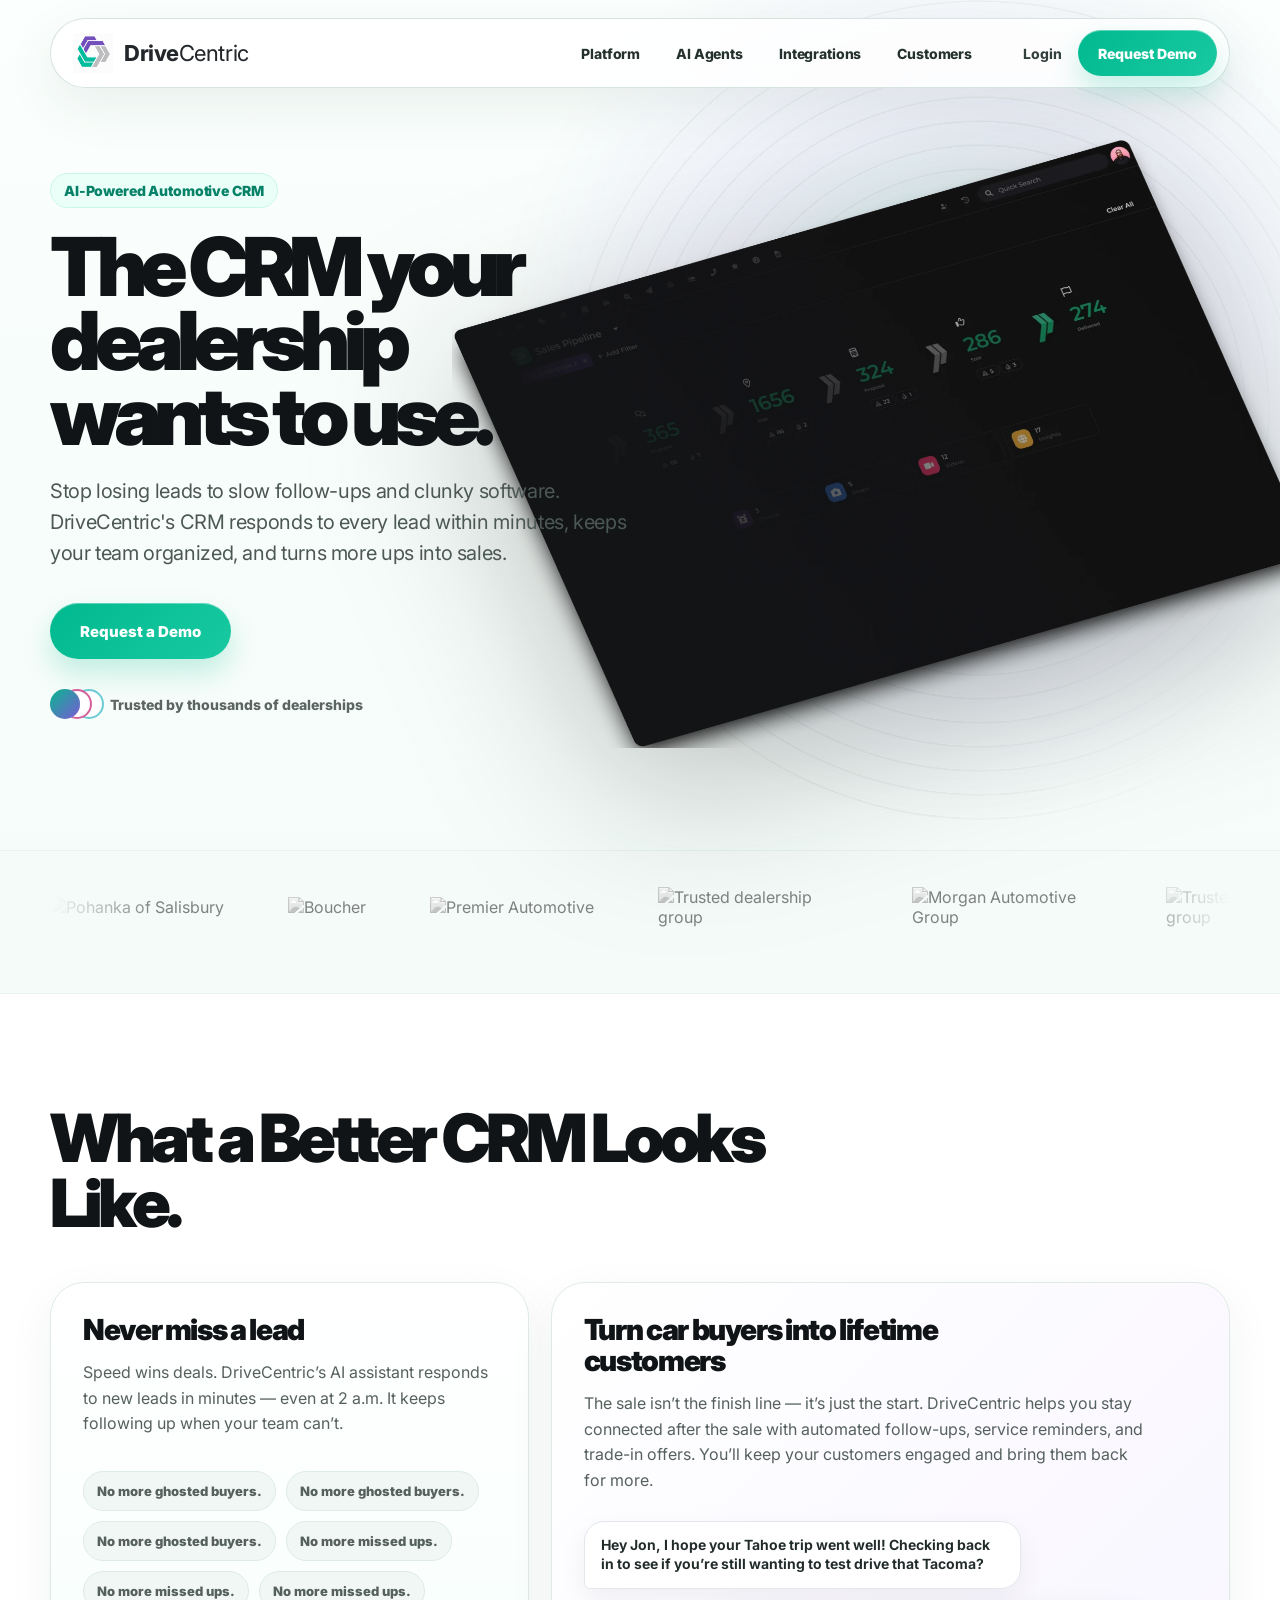
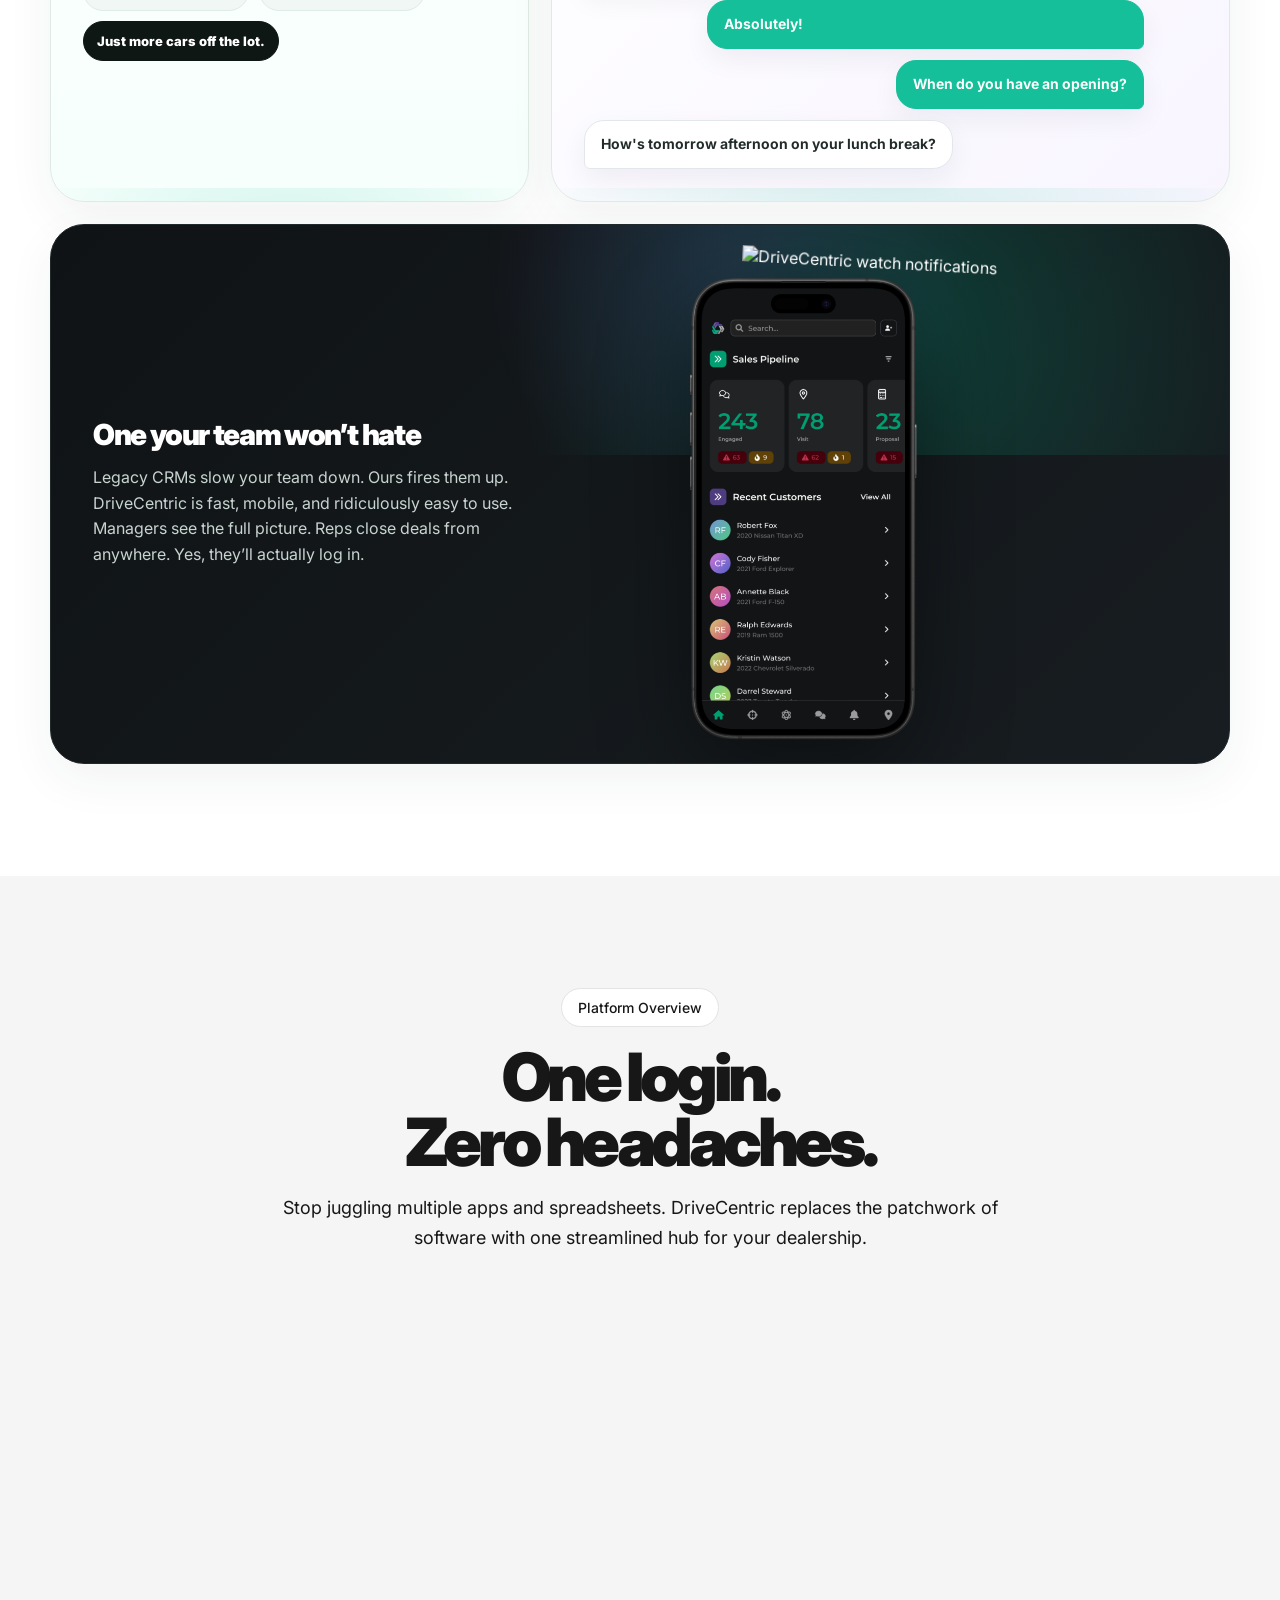
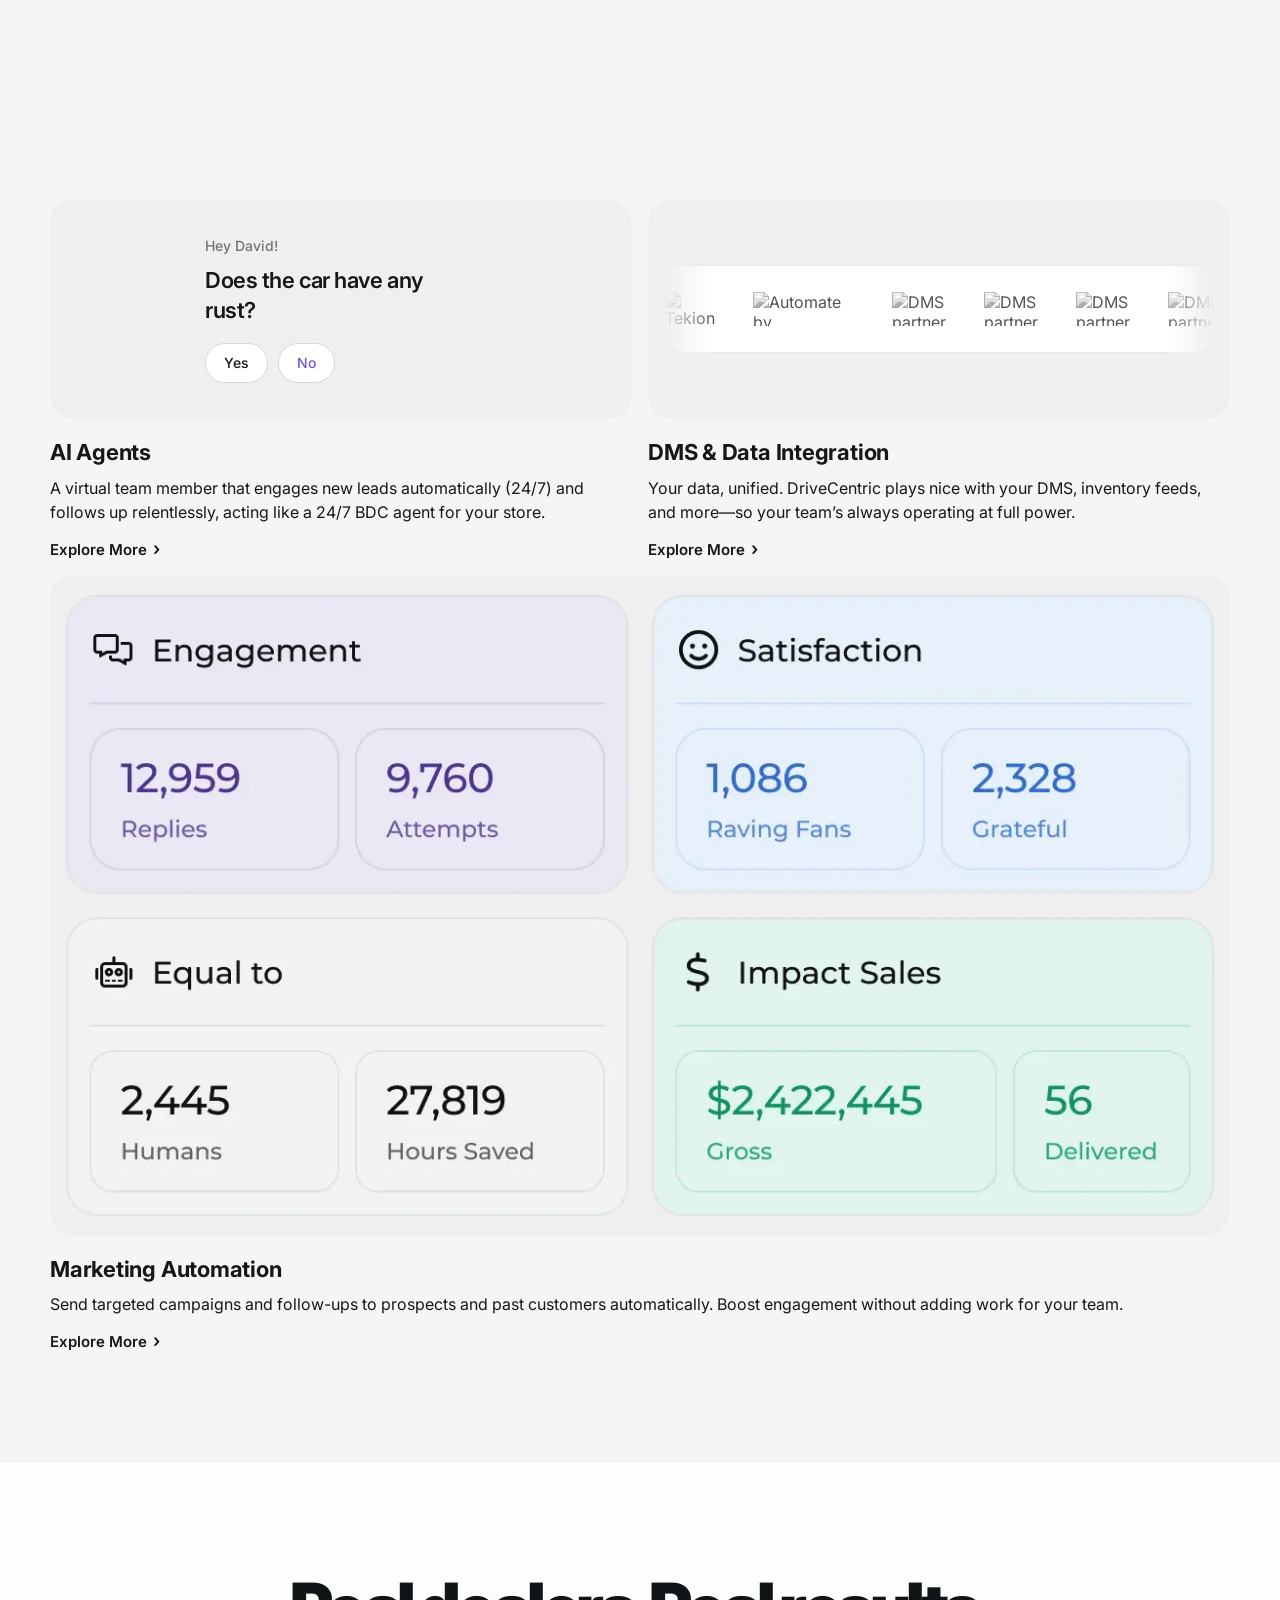
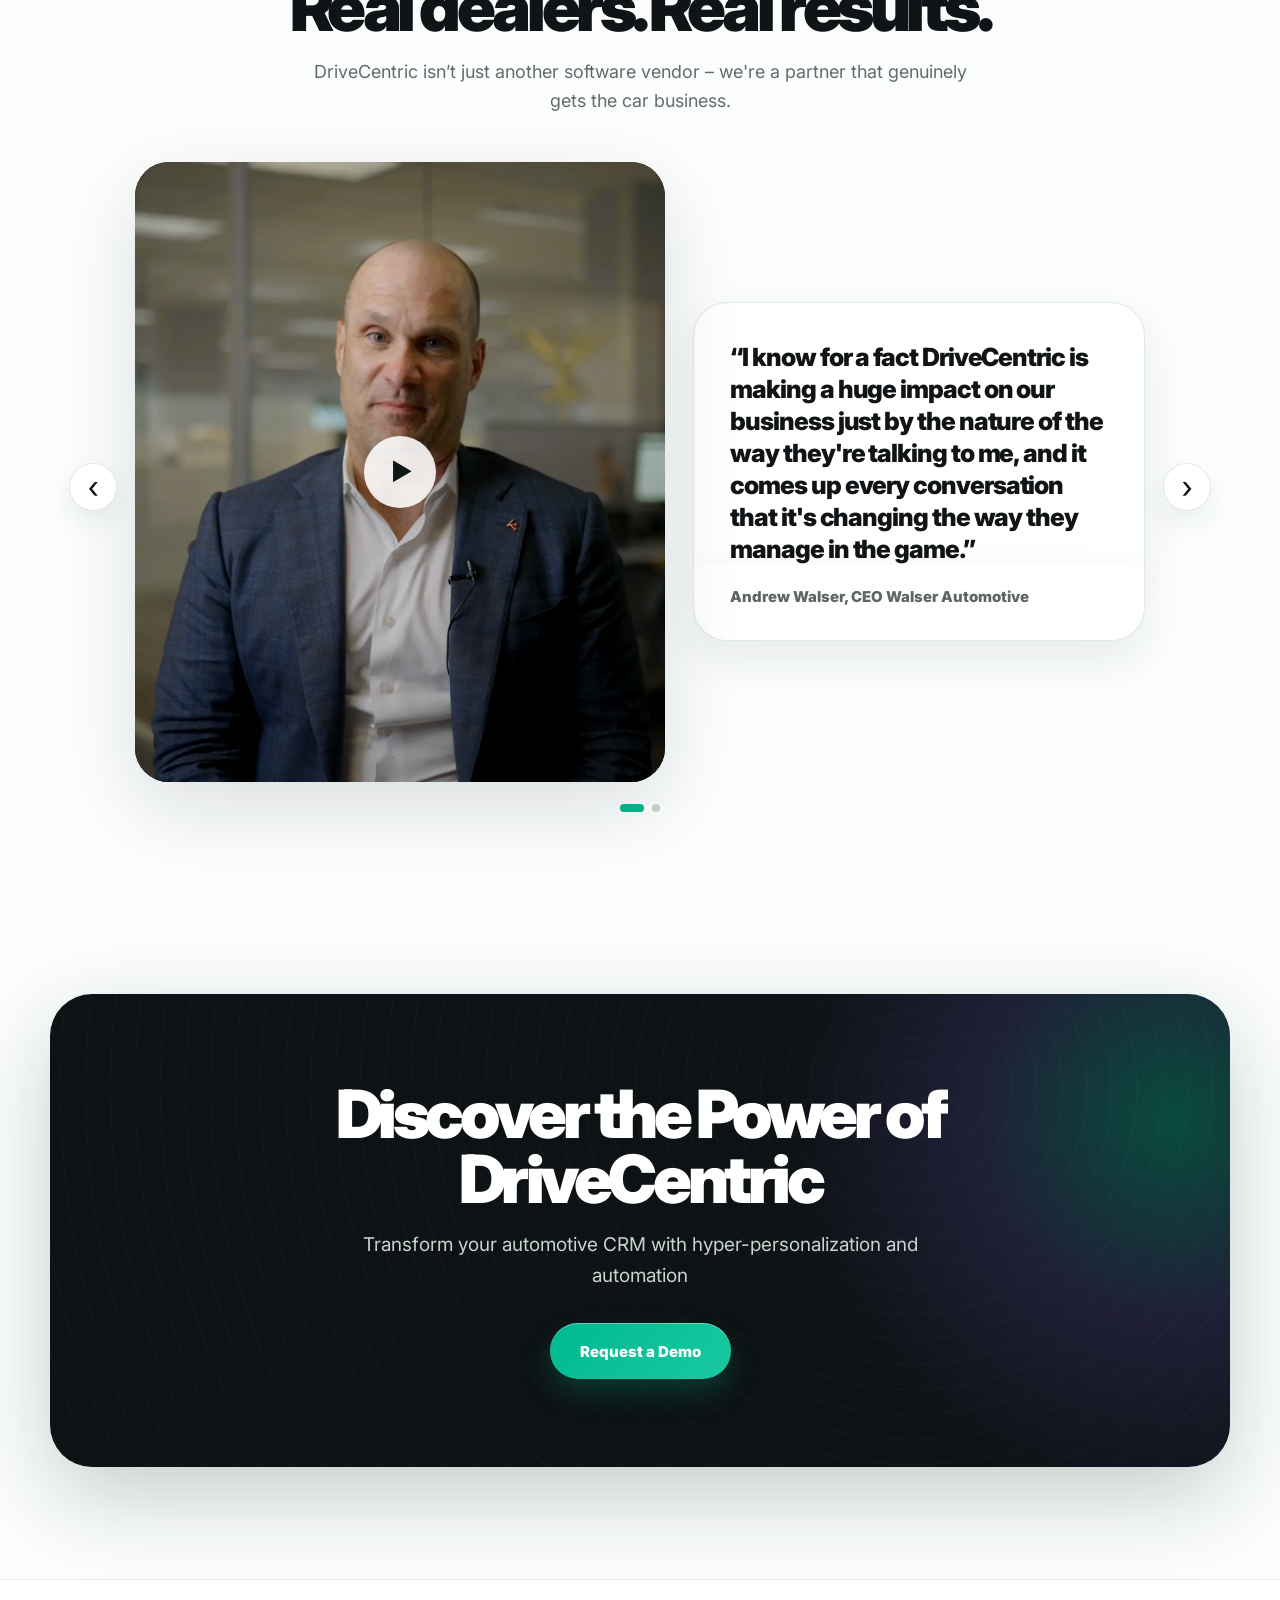
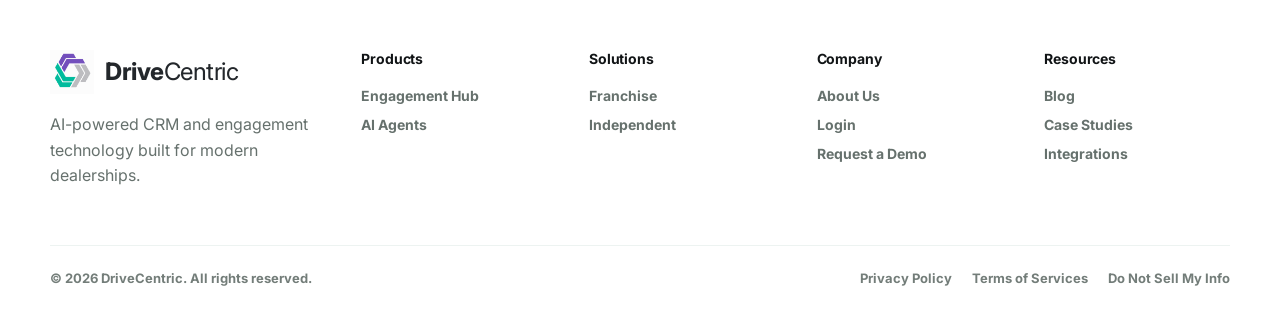
==== commit fd0c89a2: "1" ====
--- a/index.html
+++ b/index.html
@@ -4,8 +4,8 @@
   <meta charset="utf-8" />
   <meta name="viewport" content="width=device-width, initial-scale=1" />
   <title>AI-Powered Automotive CRM for Car Dealerships | DriveCentric</title>
-  <meta name="description" content="A static front-end recreation of the DriveCentric homepage." />
-  <link rel="icon" href="assets/drivecentric-logo.svg" type="image/svg+xml" />
+  <meta name="description" content="A startup-style static recreation of the DriveCentric homepage." />
+  <link rel="icon" href="assets/logo.png" type="image/png" />
   <link rel="preconnect" href="https://fonts.googleapis.com">
   <link rel="preconnect" href="https://fonts.gstatic.com" crossorigin>
   <link href="https://fonts.googleapis.com/css2?family=Inter:wght@400;500;600;700;800;900&display=swap" rel="stylesheet">
@@ -15,49 +15,19 @@
   <div class="site-shell">
     <header class="site-header" data-header>
       <a class="brand" href="#top" aria-label="DriveCentric home">
-        <img src="assets/drivecentric-logo.svg" alt="DriveCentric" />
+        <img src="assets/logo.png" alt="" aria-hidden="true" />
+        <span class="brand-wordmark"><strong>Drive</strong>Centric</span>
       </a>
 
       <nav class="main-nav" aria-label="Main navigation">
-        <div class="nav-item has-menu">
-          <button type="button">Products <span>⌄</span></button>
-          <div class="mega-menu">
-            <a href="https://drivecentric.com/products/engagement-hub"><b>Engagement Hub</b><small>CRM & lead management</small></a>
-            <a href="https://drivecentric.com/products/ai-agents"><b>AI Agents</b><small>Automated lead response</small></a>
-            <a href="https://drivecentric.com/mobile-app"><b>Mobile App</b><small>iOS, Android, Apple Watch</small></a>
-          </div>
-        </div>
-        <div class="nav-item has-menu">
-          <button type="button">Solutions <span>⌄</span></button>
-          <div class="mega-menu">
-            <a href="https://drivecentric.com/products/engagement-hub"><b>Franchise</b><small>Scale connected stores</small></a>
-            <a href="https://drivecentric.com/solutions/independent"><b>Independent</b><small>Modern CRM for independents</small></a>
-            <a href="https://drivecentric.com/oem-certifications"><b>OEM Programs</b><small>Certified connections</small></a>
-            <a href="https://drivecentric.com/solutions/forddirect"><b>FordDirect</b><small>Ford & Lincoln dealers</small></a>
-          </div>
-        </div>
-        <div class="nav-item has-menu">
-          <button type="button">Company <span>⌄</span></button>
-          <div class="mega-menu">
-            <a href="https://drivecentric.com/about-us"><b>About Us</b><small>Meet DriveCentric</small></a>
-            <a href="https://drivecentric.com/careers"><b>Careers</b><small>Join the team</small></a>
-          </div>
-        </div>
-        <div class="nav-item has-menu">
-          <button type="button">Resources <span>⌄</span></button>
-          <div class="mega-menu">
-            <a href="https://drivecentric.com/collection"><b>Blog</b><small>Ideas and updates</small></a>
-            <a href="https://drivecentric.com/case-studies"><b>Case Studies</b><small>Dealer results</small></a>
-            <a href="https://drivecentric.com/events"><b>Events</b><small>Meet us live</small></a>
-            <a href="https://drivecentric.com/integrations"><b>Integrations</b><small>DMS & data partners</small></a>
-            <a href="https://drivecentric.com/partner-program"><b>Partner Program</b><small>Build with DriveCentric</small></a>
-          </div>
-        </div>
+        <a href="#platform">Platform</a>
+        <a href="#ai-agents">AI Agents</a>
+        <a href="#integrations">Integrations</a>
+        <a href="#results">Customers</a>
       </nav>
 
       <div class="header-actions">
         <a class="text-link" href="https://app.drivecentric.com">Login</a>
-        <a class="text-link" href="https://help.drivecentric.com">Support</a>
         <a class="btn btn-small" href="https://drivecentric.com/request-demo">Request Demo</a>
       </div>
 
@@ -68,71 +38,68 @@
 
     <aside class="mobile-drawer" aria-hidden="true" data-mobile-drawer>
       <div class="drawer-card">
-        <a href="https://drivecentric.com/products/engagement-hub">Products</a>
-        <a href="https://drivecentric.com/products/engagement-hub">Solutions</a>
-        <a href="https://drivecentric.com/about-us">Company</a>
-        <a href="https://drivecentric.com/collection">Resources</a>
+        <a href="#platform">Platform</a>
+        <a href="#ai-agents">AI Agents</a>
+        <a href="#integrations">Integrations</a>
+        <a href="#results">Customers</a>
         <a href="https://app.drivecentric.com">Login</a>
-        <a href="https://help.drivecentric.com">Support</a>
         <a class="btn" href="https://drivecentric.com/request-demo">Request Demo</a>
       </div>
     </aside>
 
     <main id="top">
-      <section class="hero section-pad">
+      <section class="hero section-pad" aria-labelledby="hero-title">
         <div class="hero-bg" aria-hidden="true"></div>
         <div class="container hero-grid">
           <div class="hero-copy reveal">
-            <div class="eyebrow"><span class="spark"></span>AI-Powered Automotive CRM</div>
-            <h1>The CRM your dealership wants to use.</h1>
+            <div class="eyebrow">AI-Powered Automotive CRM</div>
+            <h1 id="hero-title">The CRM your dealership wants to use.</h1>
             <p class="hero-lede">Stop losing leads to slow follow-ups and clunky software. DriveCentric's CRM responds to every lead within minutes, keeps your team organized, and turns more ups into sales.</p>
             <div class="hero-cta-row">
               <a class="btn btn-large" href="https://drivecentric.com/request-demo">Request a Demo</a>
-              <a class="ghost-link" href="#platform">Explore Platform <span>→</span></a>
             </div>
-            <div class="trust-inline">
-              <div class="avatar-stack" aria-hidden="true">
-                <span></span><span></span><span></span>
-              </div>
-              <p>Trusted by thousands of dealerships</p>
+            <p class="trust-inline"><span></span>Trusted by thousands of dealerships</p>
+          </div>
+
+          <div class="hero-visual reveal delay-1" aria-label="DriveCentric sales pipeline dashboard preview">
+            <div class="hero-product-wrap">
+              <img class="hero-product" src="assets/images/hero-product.webp" alt="DriveCentric sales pipeline dashboard" />
             </div>
           </div>
-
-          <div class="hero-visual reveal delay-1">
-            <div class="tilt-frame">
-              <img class="hero-product" src="https://framerusercontent.com/images/aFKBH6329Qok9Ty0dIKjVm38.png?height=2410&amp;width=3397" alt="DriveCentric sales pipeline dashboard" />
-              <div class="hero-fallback" aria-hidden="true"></div>
-            </div>
-            <div class="floating-card lead-card">
-              <span class="dot green"></span>
-              <b>Lead engaged</b>
-              <small>AI response sent in 1m 42s</small>
-            </div>
-            <div class="floating-card sold-card">
-              <span class="metric">274</span>
-              <small>Delivered</small>
-            </div>
-          </div>
         </div>
       </section>
 
       <section class="logo-band" aria-label="Trusted dealership logos">
         <div class="container">
-          <p>Trusted by thousands of dealerships</p>
           <div class="logo-marquee mask-fade">
             <div class="logo-track">
               <img src="https://framerusercontent.com/images/j5eexD0ucwUk5fqq9zPhlRziwI.png?height=505&amp;scale-down-to=512&amp;width=1920" alt="Pohanka of Salisbury" />
               <img src="https://framerusercontent.com/images/1O7m3npXJgNh4F79ODwQ8GQoA.png?height=80&amp;width=96" alt="Boucher" />
               <img src="https://framerusercontent.com/images/I7sorkNsfXV5qEnZi2VZR9Jsblc.png?height=190&amp;scale-down-to=512&amp;width=688" alt="Premier Automotive" />
+              <img src="https://framerusercontent.com/images/1yAGLphTjhXxiStFFmxhEf9sz3g.png?height=45&amp;width=485" alt="Trusted dealership group" />
               <img src="https://framerusercontent.com/images/zfGK7zf63B3kNcsL4Rx0syxcc.png?height=112&amp;width=180" alt="Morgan Automotive Group" />
+              <img src="https://framerusercontent.com/images/NwoNQViabdnUFV0q7UVRIjXosQ0.png?height=30&amp;width=180" alt="Trusted dealership group" />
               <img src="https://framerusercontent.com/images/5TTAykIfc6GZP2pQnkEzObURiI.png?height=76&amp;width=180" alt="Gee Automotive Companies" />
+              <img src="https://framerusercontent.com/images/EyaqOcuF6v1jAI9684H15h1IcM.png?height=22&amp;width=194" alt="Trusted dealership group" />
+              <img src="https://framerusercontent.com/images/lIk3gFadrRsnixNGnVyBL2OgYWQ.png?height=22&amp;width=180" alt="Trusted dealership group" />
               <img src="https://framerusercontent.com/images/KmnXf6ocJIOFn5boqNyC9IS0uLc.png?height=112&amp;width=196" alt="Cavenaugh Auto Group" />
               <img src="https://framerusercontent.com/images/I8lpU6pBKhy0SwYCUgMe5eQQLkU.png?height=102&amp;width=180" alt="DOD Automotive Holdings" />
               <img src="https://framerusercontent.com/images/ds5TWISIKqM1GlCHpNRbj5TwfQU.png?height=66&amp;width=180" alt="Rydell Auto" />
               <img src="https://framerusercontent.com/images/1wcCV4jFOFLFr96f4Z4kB9DgY.png?height=112&amp;width=196" alt="Russ Darrow" />
-              <img src="https://framerusercontent.com/images/j5eexD0ucwUk5fqq9zPhlRziwI.png?height=505&amp;scale-down-to=512&amp;width=1920" alt="Pohanka of Salisbury" aria-hidden="true" />
-              <img src="https://framerusercontent.com/images/1O7m3npXJgNh4F79ODwQ8GQoA.png?height=80&amp;width=96" alt="Boucher" aria-hidden="true" />
-              <img src="https://framerusercontent.com/images/I7sorkNsfXV5qEnZi2VZR9Jsblc.png?height=190&amp;scale-down-to=512&amp;width=688" alt="Premier Automotive" aria-hidden="true" />
+
+              <img src="https://framerusercontent.com/images/j5eexD0ucwUk5fqq9zPhlRziwI.png?height=505&amp;scale-down-to=512&amp;width=1920" alt="" aria-hidden="true" />
+              <img src="https://framerusercontent.com/images/1O7m3npXJgNh4F79ODwQ8GQoA.png?height=80&amp;width=96" alt="" aria-hidden="true" />
+              <img src="https://framerusercontent.com/images/I7sorkNsfXV5qEnZi2VZR9Jsblc.png?height=190&amp;scale-down-to=512&amp;width=688" alt="" aria-hidden="true" />
+              <img src="https://framerusercontent.com/images/1yAGLphTjhXxiStFFmxhEf9sz3g.png?height=45&amp;width=485" alt="" aria-hidden="true" />
+              <img src="https://framerusercontent.com/images/zfGK7zf63B3kNcsL4Rx0syxcc.png?height=112&amp;width=180" alt="" aria-hidden="true" />
+              <img src="https://framerusercontent.com/images/NwoNQViabdnUFV0q7UVRIjXosQ0.png?height=30&amp;width=180" alt="" aria-hidden="true" />
+              <img src="https://framerusercontent.com/images/5TTAykIfc6GZP2pQnkEzObURiI.png?height=76&amp;width=180" alt="" aria-hidden="true" />
+              <img src="https://framerusercontent.com/images/EyaqOcuF6v1jAI9684H15h1IcM.png?height=22&amp;width=194" alt="" aria-hidden="true" />
+              <img src="https://framerusercontent.com/images/lIk3gFadrRsnixNGnVyBL2OgYWQ.png?height=22&amp;width=180" alt="" aria-hidden="true" />
+              <img src="https://framerusercontent.com/images/KmnXf6ocJIOFn5boqNyC9IS0uLc.png?height=112&amp;width=196" alt="" aria-hidden="true" />
+              <img src="https://framerusercontent.com/images/I8lpU6pBKhy0SwYCUgMe5eQQLkU.png?height=102&amp;width=180" alt="" aria-hidden="true" />
+              <img src="https://framerusercontent.com/images/ds5TWISIKqM1GlCHpNRbj5TwfQU.png?height=66&amp;width=180" alt="" aria-hidden="true" />
+              <img src="https://framerusercontent.com/images/1wcCV4jFOFLFr96f4Z4kB9DgY.png?height=112&amp;width=196" alt="" aria-hidden="true" />
             </div>
           </div>
         </div>
@@ -146,7 +113,6 @@
 
           <div class="better-grid">
             <article class="feature-card no-lead reveal">
-              <div class="icon-badge">↗</div>
               <h3>Never miss a lead</h3>
               <p>Speed wins deals. DriveCentric’s AI assistant responds to new leads in minutes — even at 2 a.m. It keeps following up when your team can’t.</p>
               <div class="promise-wall" aria-hidden="true">
@@ -161,9 +127,8 @@
             </article>
 
             <article class="feature-card lifetime reveal delay-1">
-              <div class="icon-badge purple">💬</div>
               <h3>Turn car buyers into lifetime customers</h3>
-              <p>The sale isn’t the finish line — it’s just the start. DriveCentric helps you stay connected after the sale with automated follow-ups, service reminders, and trade-in offers.</p>
+              <p>The sale isn’t the finish line — it’s just the start. DriveCentric helps you stay connected after the sale with automated follow-ups, service reminders, and trade-in offers. You’ll keep your customers engaged and bring them back for more.</p>
               <div class="chat-card" aria-label="Customer text conversation">
                 <div class="bubble incoming">Hey Jon, I hope your Tahoe trip went well! Checking back in to see if you’re still wanting to test drive that Tacoma?</div>
                 <div class="bubble outgoing">Absolutely!</div>
@@ -173,12 +138,13 @@
             </article>
 
             <article class="feature-card team-card reveal delay-2">
-              <div class="icon-badge mint">✓</div>
-              <h3>One your team won’t hate</h3>
-              <p>Legacy CRMs slow your team down. Ours fires them up. DriveCentric is fast, mobile, and ridiculously easy to use. Managers see the full picture. Reps close deals from anywhere.</p>
+              <div class="team-copy">
+                <h3>One your team won’t hate</h3>
+                <p>Legacy CRMs slow your team down. Ours fires them up. DriveCentric is fast, mobile, and ridiculously easy to use. Managers see the full picture. Reps close deals from anywhere. Yes, they’ll actually log in.</p>
+              </div>
               <div class="device-stack">
-                <img class="phone-img" src="https://framerusercontent.com/images/ucxf9sQBj9bfWdW5blghZVfIz3Y.png?height=4000&amp;width=2236" alt="DriveCentric mobile app sales pipeline" />
-                <img class="watch-img" src="https://framerusercontent.com/images/iJRVSMzYYqpO5uQH73uZ240Ug0.png?height=1120&amp;width=1260" alt="DriveCentric Apple Watch notifications" />
+                <img class="phone-img" src="assets/images/phone.webp" alt="DriveCentric mobile sales pipeline" />
+                <img class="watch-img" src="https://framerusercontent.com/images/iJRVSMzYYqpO5uQH73uZ240Ug0.png?height=1120&amp;width=1260" alt="DriveCentric watch notifications" />
               </div>
             </article>
           </div>
@@ -188,93 +154,101 @@
       <section class="platform section-pad" id="platform">
         <div class="container">
           <div class="platform-intro reveal">
-            <div>
-              <div class="eyebrow dark"><span class="spark"></span>Platform Overview</div>
-              <h2>One login.<br>Zero headaches.</h2>
-            </div>
+            <div class="platform-chip">Platform Overview</div>
+            <h2>One login.<br>Zero headaches.</h2>
             <p>Stop juggling multiple apps and spreadsheets. DriveCentric replaces the patchwork of software with one streamlined hub for your dealership.</p>
           </div>
 
-          <div class="dashboard-wrap reveal delay-1">
-            <div class="dashboard-visual">
-              <img src="https://framerusercontent.com/images/63GdCHsHMCpyIZYBDh9oJ9zuoM.jpg?height=2731&amp;width=4096" alt="Dealership communications team" />
-              <div class="pipeline-overlay">
-                <div class="pipeline-top"><span></span><strong>Sales Pipeline</strong><i></i></div>
-                <div class="pipeline-stages">
-                  <div><b>365</b><small>Engaged</small></div>
-                  <div><b>1656</b><small>Visit</small></div>
-                  <div><b>324</b><small>Proposal</small></div>
-                  <div><b>286</b><small>Lead</small></div>
-                  <div><b>274</b><small>Delivered</small></div>
-                </div>
-                <div class="stage-labels">
-                  <span>Engaged</span><span>Visit</span><span>Proposal</span><span>Lead</span><span>Delivered</span><span>Snooze</span><span>Sold</span>
-                </div>
-              </div>
-            </div>
-          </div>
-
-          <div class="product-grid">
-            <article class="product-card reveal">
-              <div class="product-icon">»</div>
-              <h3>CRM & Lead Management</h3>
-              <p>Track every opportunity from new lead to sold vehicle, with simple workflows that keep your sales process moving.</p>
-              <a href="https://drivecentric.com/products/engagement-hub">Explore More</a>
-            </article>
-            <article class="product-card comm-card reveal delay-1">
-              <div class="product-icon purple">●</div>
-              <h3>Integrated Communications</h3>
-              <p>Built-in texting, email, and live video so you can reach customers on their terms – all without leaving the CRM.</p>
-              <div class="mini-chat" aria-hidden="true">
-                <span>Hey David!</span><span>Does the car have any rust?</span><span class="yes">Yes</span><span>No</span>
-              </div>
-              <a href="https://drivecentric.com/products/engagement-hub">Explore More</a>
-            </article>
-            <article class="product-card ai-card reveal delay-2">
-              <div class="product-icon mint">AI</div>
-              <h3>AI Agents</h3>
-              <p>A virtual team member that engages new leads automatically (24/7) and follows up relentlessly, acting like a 24/7 BDC agent for your store.</p>
-              <img src="https://framerusercontent.com/images/LzOKcnEmr1NVjMtFENM2jK4gFqA.webp?height=636&amp;width=1176" alt="AI agent performance statistics" />
-              <a href="https://drivecentric.com/products/ai-agents">Explore More</a>
-            </article>
-            <article class="product-card reveal delay-1">
-              <div class="product-icon slate">◇</div>
-              <h3>DMS & Data Integration</h3>
-              <p>Your data, unified. DriveCentric plays nice with your DMS, inventory feeds, and more—so your team’s always operating at full power.</p>
-              <a href="https://drivecentric.com/integrations">Explore More</a>
-            </article>
-            <article class="product-card wide marketing-card reveal delay-2">
-              <div class="product-icon pink">✦</div>
-              <div>
-                <h3>Marketing Automation</h3>
+          <div class="platform-grid">
+            <article class="platform-category crm-category reveal">
+              <div class="category-visual">
+                <img src="https://framerusercontent.com/images/63GdCHsHMCpyIZYBDh9oJ9zuoM.jpg?height=2731&amp;width=4096" alt="Dealership communications team" />
+                <div class="pipeline-tags" aria-hidden="true">
+                  <span>Engaged</span>
+                  <span>Visit</span>
+                  <span>Proposal</span>
+                  <span>Lead</span>
+                  <span class="delivered">Delivered</span>
+                  <span class="snooze">Snooze</span>
+                  <span>Sold</span>
+                </div>
+              </div>
+              <div class="category-copy">
+                <h4>CRM &amp; Lead Management</h4>
+                <p>Track every opportunity from new lead to sold vehicle, with simple workflows that keep your sales process moving.</p>
+                <a class="category-link" href="https://drivecentric.com/products/engagement-hub">Explore More</a>
+              </div>
+            </article>
+
+            <article class="platform-category comm-category reveal delay-1">
+              <div class="category-visual comm-visual-wrap">
+                <img class="comm-visual" src="assets/images/integrated-communications.png" alt="Email, chat, video, and SMS integrated with DriveCentric" />
+              </div>
+              <div class="category-copy">
+                <h4>Integrated Communications</h4>
+                <p>Built-in texting, email, and live video so you can reach customers on their terms – all without leaving the CRM.</p>
+                <a class="category-link" href="https://drivecentric.com/products/engagement-hub">Explore More</a>
+              </div>
+            </article>
+
+            <article class="platform-category ai-category reveal delay-2" id="ai-agents">
+              <div class="category-visual ai-visual-wrap">
+                <div class="ai-chat-demo" aria-hidden="true">
+                  <p class="ai-chat-greeting">Hey David!</p>
+                  <p class="ai-chat-question">Does the car have any rust?</p>
+                  <div class="ai-chat-answers">
+                    <span>Yes</span>
+                    <span class="no">No</span>
+                  </div>
+                </div>
+              </div>
+              <div class="category-copy">
+                <h4>AI Agents</h4>
+                <p>A virtual team member that engages new leads automatically (24/7) and follows up relentlessly, acting like a 24/7 BDC agent for your store.</p>
+                <a class="category-link" href="https://drivecentric.com/products/ai-agents">Explore More</a>
+              </div>
+            </article>
+
+            <article class="platform-category integration-category reveal delay-1" id="integrations">
+              <div class="category-visual integration-visual-wrap">
+                <div class="integration-cloud mask-fade" aria-label="Integration partner logos">
+                  <div class="integration-row">
+                    <img src="https://framerusercontent.com/images/0BCo81PIDHOVri1u2NcPnoLUGac.png?height=15&amp;width=113" alt="Tekion" />
+                    <img src="https://framerusercontent.com/images/RHWgTery67rjR8dXlzGJsHrYU.png?height=28&amp;width=112" alt="Automate by DealerSocket" />
+                    <img src="https://framerusercontent.com/images/VxjfhoszNQjqYfWZlgEyE1B6jCU.png?height=68&amp;width=113" alt="DMS partner" />
+                    <img src="https://framerusercontent.com/images/4Vxqr4AqGvDkc995GQjnSvdMEA.png?height=68&amp;width=113" alt="DMS partner" />
+                    <img src="https://framerusercontent.com/images/Ntp8Dhifmh9dLqLPrMR9eQOp3E0.png?height=67&amp;width=113" alt="DMS partner" />
+                    <img src="https://framerusercontent.com/images/KzeD8Qowyi4X244Kz6axfwKo.png?height=16&amp;width=114" alt="DMS partner" />
+                    <img src="https://framerusercontent.com/images/CHnsdnkjkxF4JOu8J1q5CYpwMBI.png?height=32&amp;width=112" alt="Autosoft" />
+                    <img src="https://framerusercontent.com/images/OINgjutdVHHJ9aYtqKQiAt5PdFI.png?height=67&amp;width=112" alt="DealerBuilt" />
+                    <img src="https://framerusercontent.com/images/0BCo81PIDHOVri1u2NcPnoLUGac.png?height=15&amp;width=113" alt="" aria-hidden="true" />
+                    <img src="https://framerusercontent.com/images/RHWgTery67rjR8dXlzGJsHrYU.png?height=28&amp;width=112" alt="" aria-hidden="true" />
+                    <img src="https://framerusercontent.com/images/VxjfhoszNQjqYfWZlgEyE1B6jCU.png?height=68&amp;width=113" alt="" aria-hidden="true" />
+                    <img src="https://framerusercontent.com/images/4Vxqr4AqGvDkc995GQjnSvdMEA.png?height=68&amp;width=113" alt="" aria-hidden="true" />
+                    <img src="https://framerusercontent.com/images/Ntp8Dhifmh9dLqLPrMR9eQOp3E0.png?height=67&amp;width=113" alt="" aria-hidden="true" />
+                    <img src="https://framerusercontent.com/images/KzeD8Qowyi4X244Kz6axfwKo.png?height=16&amp;width=114" alt="" aria-hidden="true" />
+                    <img src="https://framerusercontent.com/images/CHnsdnkjkxF4JOu8J1q5CYpwMBI.png?height=32&amp;width=112" alt="" aria-hidden="true" />
+                    <img src="https://framerusercontent.com/images/OINgjutdVHHJ9aYtqKQiAt5PdFI.png?height=67&amp;width=112" alt="" aria-hidden="true" />
+                  </div>
+                </div>
+              </div>
+              <div class="category-copy">
+                <h4>DMS &amp; Data Integration</h4>
+                <p>Your data, unified. DriveCentric plays nice with your DMS, inventory feeds, and more—so your team’s always operating at full power.</p>
+                <a class="category-link" href="https://drivecentric.com/integrations">Explore More</a>
+              </div>
+            </article>
+
+            <article class="platform-category marketing-category reveal delay-2">
+              <div class="category-visual marketing-visual-wrap">
+                <img class="marketing-stats" src="assets/images/marketing-stats.webp" alt="AI and marketing automation performance statistics" />
+              </div>
+              <div class="category-copy">
+                <h4>Marketing Automation</h4>
                 <p>Send targeted campaigns and follow-ups to prospects and past customers automatically. Boost engagement without adding work for your team.</p>
-                <a href="https://drivecentric.com/products/ai-agents">Explore More</a>
-              </div>
-              <div class="campaign-mock" aria-hidden="true">
-                <span></span><span></span><span></span>
-                <b>Reactivate past customers</b>
-              </div>
-            </article>
-          </div>
-        </div>
-      </section>
-
-      <section class="integration-strip" aria-label="Integration logos">
-        <div class="container">
-          <div class="integration-track mask-fade">
-            <div class="integrations-row">
-              <img src="https://framerusercontent.com/images/0BCo81PIDHOVri1u2NcPnoLUGac.png?height=15&amp;width=113" alt="Tekion" />
-              <img src="https://framerusercontent.com/images/RHWgTery67rjR8dXlzGJsHrYU.png?height=28&amp;width=112" alt="Automate by DealerSocket" />
-              <img src="https://framerusercontent.com/images/VxjfhoszNQjqYfWZlgEyE1B6jCU.png?height=68&amp;width=113" alt="DMS partner" />
-              <img src="https://framerusercontent.com/images/4Vxqr4AqGvDkc995GQjnSvdMEA.png?height=68&amp;width=113" alt="DMS partner" />
-              <img src="https://framerusercontent.com/images/Ntp8Dhifmh9dLqLPrMR9eQOp3E0.png?height=67&amp;width=113" alt="DMS partner" />
-              <img src="https://framerusercontent.com/images/KzeD8Qowyi4X244Kz6axfwKo.png?height=16&amp;width=114" alt="DMS partner" />
-              <img src="https://framerusercontent.com/images/CHnsdnkjkxF4JOu8J1q5CYpwMBI.png?height=32&amp;width=112" alt="Autosoft" />
-              <img src="https://framerusercontent.com/images/OINgjutdVHHJ9aYtqKQiAt5PdFI.png?height=67&amp;width=112" alt="DealerBuilt" />
-              <img src="https://framerusercontent.com/images/0BCo81PIDHOVri1u2NcPnoLUGac.png?height=15&amp;width=113" alt="Tekion" aria-hidden="true" />
-              <img src="https://framerusercontent.com/images/RHWgTery67rjR8dXlzGJsHrYU.png?height=28&amp;width=112" alt="Automate by DealerSocket" aria-hidden="true" />
-              <img src="https://framerusercontent.com/images/CHnsdnkjkxF4JOu8J1q5CYpwMBI.png?height=32&amp;width=112" alt="Autosoft" aria-hidden="true" />
-            </div>
+                <a class="category-link" href="https://drivecentric.com/products/ai-agents">Explore More</a>
+              </div>
+            </article>
           </div>
         </div>
       </section>
@@ -291,19 +265,23 @@
             <div class="testimonial-track" data-track>
               <article class="testimonial-card active">
                 <div class="video-thumb">
-                  <img src="https://framerusercontent.com/images/FcrdVxWsDcvjmRfNRDvcaP0R3FA.webp?height=1440&amp;width=2560" alt="Andrew Walser testimonial video thumbnail" />
+                  <img src="assets/images/walser.webp" alt="Andrew Walser testimonial video thumbnail" />
                   <span class="play">▶</span>
                 </div>
-                <blockquote>“I know for a fact DriveCentric is making a huge impact on our business just by the nature of the way they're talking to me, and it comes up every conversation that it's changing the way they manage in the game.”</blockquote>
-                <cite>Andrew Walser, CEO Walser Automotive</cite>
+                <div class="quote-card">
+                  <blockquote>“I know for a fact DriveCentric is making a huge impact on our business just by the nature of the way they're talking to me, and it comes up every conversation that it's changing the way they manage in the game.”</blockquote>
+                  <cite>Andrew Walser, CEO Walser Automotive</cite>
+                </div>
               </article>
               <article class="testimonial-card">
                 <div class="video-thumb">
-                  <img src="https://framerusercontent.com/images/Kdla3L0CcTXcwDUBcxOrsEg20.webp?height=1440&amp;width=2560" alt="Matthew Casebeer testimonial video thumbnail" />
+                  <img src="assets/images/casebeer.webp" alt="Matthew Casebeer testimonial video thumbnail" />
                   <span class="play">▶</span>
                 </div>
-                <blockquote>“If you want to make your dealership better, DriveCentric is the way to go. We have more customers, more sales and made more money just by using the CRM.”</blockquote>
-                <cite>Matthew Casebeer, Partner, Capitol Auto Group</cite>
+                <div class="quote-card">
+                  <blockquote>“If you want to make your dealership better, DriveCentric is the way to go. We have more customers, more sales and made more money just by using the CRM.”</blockquote>
+                  <cite>Matthew Casebeer, Partner, Capitol Auto Group</cite>
+                </div>
               </article>
             </div>
             <button class="carousel-btn next" type="button" aria-label="Next testimonial" data-next>›</button>
@@ -327,26 +305,25 @@
     <footer class="site-footer">
       <div class="container footer-grid">
         <div class="footer-brand">
-          <img src="assets/drivecentric-logo.svg" alt="DriveCentric" />
+          <a class="brand-lockup" href="#top" aria-label="DriveCentric home">
+            <img src="assets/logo.png" alt="" aria-hidden="true" />
+            <span class="brand-wordmark"><strong>Drive</strong>Centric</span>
+          </a>
           <p>AI-powered CRM and engagement technology built for modern dealerships.</p>
         </div>
         <div class="footer-column">
           <h3>Products</h3>
           <a href="https://drivecentric.com/products/engagement-hub">Engagement Hub</a>
           <a href="https://drivecentric.com/products/ai-agents">AI Agents</a>
-          <a href="https://drivecentric.com/mobile-app">Mobile App</a>
         </div>
         <div class="footer-column">
           <h3>Solutions</h3>
           <a href="https://drivecentric.com/products/engagement-hub">Franchise</a>
           <a href="https://drivecentric.com/solutions/independent">Independent</a>
-          <a href="https://drivecentric.com/oem-certifications">OEM Programs</a>
-          <a href="https://drivecentric.com/solutions/forddirect">FordDirect</a>
         </div>
         <div class="footer-column">
           <h3>Company</h3>
           <a href="https://drivecentric.com/about-us">About Us</a>
-          <a href="https://drivecentric.com/careers">Careers</a>
           <a href="https://app.drivecentric.com">Login</a>
           <a href="https://drivecentric.com/request-demo">Request a Demo</a>
         </div>
@@ -354,10 +331,7 @@
           <h3>Resources</h3>
           <a href="https://drivecentric.com/collection">Blog</a>
           <a href="https://drivecentric.com/case-studies">Case Studies</a>
-          <a href="https://drivecentric.com/events">Events</a>
           <a href="https://drivecentric.com/integrations">Integrations</a>
-          <a href="https://drivecentric.com/partner-program">Partner Program</a>
-          <a href="https://help.drivecentric.com">Support</a>
         </div>
       </div>
       <div class="container footer-bottom">
--- a/styles.css
+++ b/styles.css
@@ -1,21 +1,21 @@
 :root{
   --bg:#f7fbf9;
   --surface:#ffffff;
-  --surface-2:#eef7f3;
+  --surface-soft:#f0faf6;
   --ink:#111416;
-  --muted:#626c70;
-  --line:#dfe9e5;
-  --dark:#0f1214;
-  --dark-2:#171b1e;
+  --muted:#5f6d68;
+  --line:#dfeae5;
+  --dark:#0c1012;
+  --dark-2:#121719;
+  --dark-3:#171e21;
   --teal:#00b98f;
-  --teal-2:#22d1aa;
+  --teal-2:#20d7ad;
   --purple:#7257cf;
   --purple-2:#9b7cf4;
-  --green-soft:#e5fbf4;
-  --purple-soft:#f0ecff;
-  --radius:28px;
-  --shadow:0 24px 80px rgba(15,18,20,.13);
-  --shadow-soft:0 18px 48px rgba(23,37,34,.09);
+  --pink:#d85e99;
+  --radius:30px;
+  --shadow:0 26px 80px rgba(15,18,20,.13);
+  --shadow-soft:0 18px 46px rgba(23,37,34,.09);
   --max:1180px;
 }
 
@@ -25,18 +25,14 @@
   margin:0;
   font-family:"Inter",-apple-system,BlinkMacSystemFont,"Segoe UI",sans-serif;
   color:var(--ink);
-  background:
-    radial-gradient(circle at 8% 0%, rgba(0,185,143,.13), transparent 28%),
-    radial-gradient(circle at 82% 12%, rgba(114,87,207,.12), transparent 30%),
-    linear-gradient(180deg,#fbfffd 0%,#f7fbf9 45%,#fff 100%);
+  background:#fbfffd;
   -webkit-font-smoothing:antialiased;
   text-rendering:optimizeLegibility;
 }
-
 a{color:inherit;text-decoration:none}
 img{max-width:100%;display:block}
 button,input,textarea{font:inherit}
-.site-shell{overflow:hidden;min-height:100vh}
+.site-shell{overflow:hidden;min-height:100vh;background:#fbfffd}
 .container{width:min(var(--max), calc(100% - 40px));margin:0 auto}
 .section-pad{padding:112px 0}
 
@@ -45,63 +41,49 @@
   top:18px;left:50%;z-index:1000;
   transform:translateX(-50%);
   width:min(var(--max), calc(100% - 32px));
-  height:72px;
+  min-height:70px;
   display:flex;align-items:center;gap:28px;
   padding:10px 12px 10px 22px;
-  background:rgba(255,255,255,.78);
-  border:1px solid rgba(210,224,219,.9);
+  background:rgba(255,255,255,.82);
+  border:1px solid rgba(213,226,221,.94);
   border-radius:999px;
-  box-shadow:0 18px 50px rgba(37,58,52,.08);
+  box-shadow:0 18px 52px rgba(37,58,52,.08);
   backdrop-filter:blur(22px);
-  transition:height .25s ease, box-shadow .25s ease, background .25s ease, border-color .25s ease;
+  transition:background .24s ease,border-color .24s ease,box-shadow .24s ease,min-height .24s ease;
 }
 .site-header.scrolled{
-  height:64px;
-  background:rgba(255,255,255,.92);
-  border-color:rgba(199,217,211,.95);
-  box-shadow:0 18px 56px rgba(24,43,38,.13);
-}
-.brand{width:188px;display:flex;align-items:center;flex:0 0 auto}
-.brand img{width:100%;height:auto}
-.main-nav{display:flex;align-items:center;gap:4px;margin-left:auto}
-.nav-item{position:relative}
-.nav-item>button{
-  border:0;background:transparent;color:#23302d;
-  display:flex;align-items:center;gap:6px;
-  padding:14px 13px;border-radius:999px;
-  font-weight:650;font-size:14px;cursor:pointer;
-  transition:background .2s ease,color .2s ease;
-}
-.nav-item>button span{font-size:12px;transform:translateY(-1px);opacity:.55}
-.nav-item:hover>button{background:#eef7f3;color:#0b7f66}
-.mega-menu{
-  position:absolute;top:48px;left:50%;transform:translate(-50%,10px);
-  width:250px;display:grid;gap:6px;padding:12px;
-  background:#fff;border:1px solid var(--line);border-radius:22px;
-  box-shadow:var(--shadow-soft);opacity:0;visibility:hidden;pointer-events:none;
-  transition:.18s ease;
-}
-.has-menu:hover .mega-menu{opacity:1;visibility:visible;pointer-events:auto;transform:translate(-50%,0)}
-.mega-menu a{padding:12px 14px;border-radius:16px;display:grid;gap:4px;transition:background .18s ease}
-.mega-menu a:hover{background:#f3fbf8}
-.mega-menu b{font-size:14px;color:#111416}
-.mega-menu small{font-size:12px;color:var(--muted)}
-.header-actions{display:flex;align-items:center;gap:16px;margin-left:10px;flex:0 0 auto}
-.text-link{font-weight:650;font-size:14px;color:#33403d;transition:color .2s ease}
+  min-height:62px;
+  background:rgba(255,255,255,.94);
+  border-color:rgba(196,215,208,.95);
+  box-shadow:0 18px 58px rgba(24,43,38,.13);
+}
+.brand,.brand-lockup{display:flex;align-items:center;gap:11px;flex:0 0 auto;text-decoration:none;color:#23272b}
+.brand img,.brand-lockup img{width:40px;height:40px;flex:0 0 auto;object-fit:contain}
+.brand-wordmark{font-size:22px;font-weight:420;letter-spacing:-.02em;line-height:1;white-space:nowrap}
+.brand-wordmark strong{font-weight:760}
+.main-nav{display:flex;align-items:center;gap:6px;margin-left:auto}
+.main-nav a{
+  padding:13px 15px;border-radius:999px;
+  color:#24312d;font-size:14px;font-weight:780;letter-spacing:-.01em;
+  transition:background .2s ease,color .2s ease,transform .2s ease;
+}
+.main-nav a:hover{background:#edf8f4;color:#078168;transform:translateY(-1px)}
+.header-actions{display:flex;align-items:center;gap:16px;margin-left:8px;flex:0 0 auto}
+.text-link{font-weight:760;font-size:14px;color:#33403d;transition:color .2s ease}
 .text-link:hover{color:#05856b}
 .btn{
   --btn-bg:linear-gradient(135deg,var(--teal),#19c9a1);
   display:inline-flex;align-items:center;justify-content:center;gap:8px;
   min-height:48px;padding:0 22px;border-radius:999px;
-  background:var(--btn-bg);color:white;font-weight:800;font-size:14px;
-  box-shadow:0 14px 28px rgba(0,185,143,.22), inset 0 1px 0 rgba(255,255,255,.34);
+  background:var(--btn-bg);color:white;font-weight:850;font-size:14px;
+  box-shadow:0 14px 28px rgba(0,185,143,.22), inset 0 1px 0 rgba(255,255,255,.35);
   transition:transform .2s ease, box-shadow .2s ease, filter .2s ease;
   border:0;white-space:nowrap;
 }
-.btn:hover{transform:translateY(-2px);box-shadow:0 18px 35px rgba(0,185,143,.30), inset 0 1px 0 rgba(255,255,255,.42);filter:saturate(1.06)}
+.btn:hover{transform:translateY(-2px);box-shadow:0 18px 38px rgba(0,185,143,.30), inset 0 1px 0 rgba(255,255,255,.42);filter:saturate(1.07)}
 .btn-small{min-height:46px;padding:0 20px}
-.btn-large{min-height:56px;padding:0 28px;font-size:15px}
-.menu-toggle{display:none;position:relative;width:44px;height:44px;border:0;border-radius:50%;background:#eff7f4;cursor:pointer;margin-left:auto}
+.btn-large{min-height:56px;padding:0 30px;font-size:15px}
+.menu-toggle{display:none;position:relative;width:44px;height:44px;border:0;border-radius:50%;background:#eef8f4;cursor:pointer;margin-left:auto}
 .menu-toggle span{position:absolute;left:13px;width:18px;height:2px;background:#14201d;border-radius:10px;transition:.22s ease}
 .menu-toggle span:nth-child(1){top:15px}.menu-toggle span:nth-child(2){top:21px}.menu-toggle span:nth-child(3){top:27px}
 .menu-toggle[aria-expanded="true"] span:nth-child(1){top:21px;transform:rotate(45deg)}
@@ -109,77 +91,123 @@
 .menu-toggle[aria-expanded="true"] span:nth-child(3){top:21px;transform:rotate(-45deg)}
 .mobile-drawer{display:none}
 
-.hero{position:relative;min-height:820px;padding:168px 0 90px;background:linear-gradient(180deg,#fbfffd 0%,#f4fbf8 100%)}
-.hero-bg{position:absolute;inset:0;pointer-events:none;overflow:hidden}
+.hero{
+  position:relative;
+  min-height:850px;
+  padding:166px 0 92px;
+  background:linear-gradient(180deg,#fbfffd 0%,#f5fcf9 100%);
+  isolation:isolate;
+}
+.hero-bg{position:absolute;inset:0;pointer-events:none;overflow:hidden;z-index:-1}
 .hero-bg:before{
-  content:"";position:absolute;right:-18%;top:40px;width:900px;height:900px;border-radius:50%;
-  background:radial-gradient(circle,rgba(0,185,143,.16),rgba(114,87,207,.08) 35%,transparent 68%);
+  content:"";position:absolute;right:-12%;top:-14%;width:960px;height:960px;border-radius:50%;
+  background:radial-gradient(circle,rgba(0,185,143,.18),rgba(114,87,207,.09) 36%,transparent 68%);
+  filter:blur(2px);
+  animation:softPulse 9s ease-in-out infinite alternate;
 }
 .hero-bg:after{
-  content:"";position:absolute;left:-14%;bottom:-20%;width:780px;height:780px;border-radius:50%;
-  background:radial-gradient(circle,rgba(114,87,207,.14),transparent 63%);
-}
-.hero-grid{position:relative;display:grid;grid-template-columns:.92fr 1.18fr;gap:34px;align-items:center}
-.eyebrow{display:inline-flex;align-items:center;gap:10px;padding:8px 13px;border-radius:999px;background:#eafff8;border:1px solid #c9f6ea;color:#078168;font-size:14px;font-weight:800;letter-spacing:-.01em}
-.eyebrow.dark{background:rgba(255,255,255,.08);border-color:rgba(255,255,255,.13);color:#8af2d6}
+  content:"";position:absolute;right:-130px;top:-20px;width:860px;height:860px;border-radius:50%;
+  background:repeating-radial-gradient(ellipse at center,rgba(22,44,39,.10) 0 1px,transparent 2px 24px);
+  opacity:.42;transform:rotate(-16deg);mask-image:linear-gradient(130deg,transparent 0%,black 18%,black 58%,transparent 84%);
+}
+.hero-grid{position:relative;display:grid;grid-template-columns:1fr 1fr;gap:26px;align-items:center;min-height:560px}
+.hero-copy{position:relative;z-index:2;grid-column:1;grid-row:1;max-width:min(100%,620px)}
+.eyebrow{display:inline-flex;align-items:center;gap:10px;padding:8px 13px;border-radius:999px;background:#eafff8;border:1px solid #c9f6ea;color:#078168;font-size:14px;font-weight:850;letter-spacing:-.01em}
+.eyebrow.dark{background:rgba(255,255,255,.075);border-color:rgba(255,255,255,.12);color:#8af2d6}
 .spark{width:8px;height:8px;border-radius:50%;background:var(--teal);box-shadow:0 0 0 6px rgba(0,185,143,.12)}
 h1,h2,h3,p{margin-top:0}
-h1{
-  max-width:680px;margin:22px 0 22px;
-  font-size:clamp(48px,6.2vw,82px);line-height:.94;letter-spacing:-.075em;font-weight:900;
-}
-.hero-lede{font-size:20px;line-height:1.56;color:#4c5854;max-width:600px;letter-spacing:-.015em}
-.hero-cta-row{display:flex;align-items:center;gap:22px;margin-top:34px;flex-wrap:wrap}
-.ghost-link{font-weight:800;color:#171d1a;display:inline-flex;align-items:center;gap:8px}
-.ghost-link span{transition:transform .18s ease;color:var(--teal)}
-.ghost-link:hover span{transform:translateX(4px)}
-.trust-inline{display:flex;align-items:center;gap:12px;margin-top:34px;color:#5b6662;font-weight:700}
-.trust-inline p{margin:0;font-size:14px}.avatar-stack{display:flex}.avatar-stack span{width:30px;height:30px;border:3px solid #fff;border-radius:50%;margin-left:-8px;background:linear-gradient(135deg,#1bd4a9,#7057cc)}.avatar-stack span:first-child{margin-left:0}.avatar-stack span:nth-child(2){background:linear-gradient(135deg,#ffcd6b,#d76aa2)}.avatar-stack span:nth-child(3){background:linear-gradient(135deg,#7ed4ec,#7d69d7)}
-.hero-visual{position:relative;min-height:530px;margin-right:-80px;perspective:1200px}
-.tilt-frame{position:absolute;inset:6% 0 auto -2%;height:520px;border-radius:48px;transform:rotate(-9deg) skew(-2deg);filter:drop-shadow(0 44px 78px rgba(14,21,21,.24))}
-.hero-product{position:absolute;inset:0;width:100%;height:100%;object-fit:contain;z-index:2}
-.hero-fallback{position:absolute;left:13%;right:5%;top:20%;height:300px;border-radius:36px;background:linear-gradient(135deg,#101417,#24292d);box-shadow:inset 0 0 0 1px rgba(255,255,255,.07);z-index:1}
-.hero-fallback:after{content:"";position:absolute;left:11%;right:12%;top:42%;height:4px;border-radius:20px;background:linear-gradient(90deg,transparent,#00b98f,transparent);box-shadow:0 58px 0 rgba(255,255,255,.08),0 -55px 0 rgba(255,255,255,.08)}
-.floating-card{position:absolute;z-index:5;background:rgba(255,255,255,.88);border:1px solid rgba(223,233,229,.9);border-radius:22px;box-shadow:var(--shadow-soft);backdrop-filter:blur(18px);padding:14px 16px;color:#101514}
-.lead-card{left:8%;bottom:20%;display:grid;grid-template-columns:12px auto;column-gap:10px;row-gap:4px;min-width:232px}.lead-card .dot{grid-row:1/3;margin-top:4px}.lead-card b{font-size:15px}.lead-card small{font-size:12px;color:#5d6864}.dot.green{width:11px;height:11px;border-radius:50%;background:var(--teal);box-shadow:0 0 0 5px rgba(0,185,143,.13)}
-.sold-card{right:8%;bottom:30%;display:grid;gap:2px;text-align:center;min-width:112px}.sold-card .metric{font-size:36px;line-height:1;font-weight:900;color:var(--teal);letter-spacing:-.06em}.sold-card small{font-size:12px;color:#66716d;font-weight:750}
-
-.logo-band{padding:48px 0 72px;background:#f5fbf8;border-top:1px solid #e8f2ee;border-bottom:1px solid #e8f2ee}
-.logo-band p{text-align:center;margin:0 0 26px;font-weight:800;color:#65706c;font-size:14px}
-.mask-fade{mask-image:linear-gradient(90deg,transparent,black 10%,black 90%,transparent)}
+h1{max-width:695px;margin:22px 0 22px;font-size:clamp(52px,6.35vw,88px);line-height:.92;letter-spacing:-.079em;font-weight:900}
+.hero-lede{font-size:20px;line-height:1.56;color:#4c5854;max-width:610px;letter-spacing:-.018em;margin:0}
+.hero-cta-row{display:flex;align-items:center;gap:18px;margin-top:34px;flex-wrap:wrap}
+.trust-inline{display:flex;align-items:center;gap:12px;margin:30px 0 0;color:#5b6662;font-size:14px;font-weight:800}
+.trust-inline span{width:30px;height:30px;border-radius:50%;background:linear-gradient(135deg,#08b78f,#7a5ad5);box-shadow:12px 0 0 -2px #fff,12px 0 0 0 #d55f99,24px 0 0 -2px #fff,24px 0 0 0 #6bcbd4;margin-right:18px}
+.hero-visual{position:relative;grid-column:1 / -1;grid-row:1;min-height:560px;margin:0;perspective:1400px;z-index:1}
+.hero-product-wrap{
+  position:absolute;left:30%;right:-11%;top:-5%;height:610px;
+  transform:translate3d(0,0,0);
+  filter:drop-shadow(0 48px 80px rgba(10,15,17,.26));
+  animation:heroFloat 7s ease-in-out infinite;
+}
+.hero-product{width:100%;height:100%;object-fit:contain}
+
+.logo-band{padding:36px 0 66px;background:#f5fbf8;border-top:1px solid #e8f2ee;border-bottom:1px solid #e8f2ee}
+.mask-fade{mask-image:linear-gradient(90deg,transparent,black 9%,black 91%,transparent)}
 .logo-marquee{overflow:hidden}
-.logo-track{display:flex;align-items:center;gap:58px;width:max-content;animation:marquee 32s linear infinite}
-.logo-track img{width:auto;max-height:42px;max-width:178px;opacity:.54;filter:grayscale(1);transition:opacity .2s ease,filter .2s ease}.logo-track img:hover{opacity:1;filter:none}
-@keyframes marquee{from{transform:translateX(0)}to{transform:translateX(-50%)}}
-
-.section-heading{max-width:780px;margin-bottom:46px}.section-heading.centered{margin:0 auto 46px;text-align:center}.section-heading h2,.platform-intro h2,.cta h2{font-size:clamp(42px,5.2vw,72px);line-height:.98;letter-spacing:-.065em;font-weight:900;margin:0}.section-heading p{margin:18px auto 0;color:var(--muted);font-size:18px;line-height:1.6;max-width:680px}
+.logo-track{display:flex;align-items:center;gap:64px;width:max-content;animation:marquee 40s linear infinite}
+.logo-track img{width:auto;max-height:42px;max-width:190px;object-fit:contain;opacity:.52;filter:grayscale(1);transition:opacity .2s ease,filter .2s ease,transform .2s ease}
+.logo-track img:hover{opacity:1;filter:none;transform:translateY(-1px)}
+
+.section-heading{max-width:820px;margin-bottom:46px}.section-heading.centered{margin:0 auto 46px;text-align:center}.section-heading h2,.platform-intro h2,.cta h2{font-size:clamp(42px,5.2vw,72px);line-height:.98;letter-spacing:-.067em;font-weight:900;margin:0}.section-heading p{margin:18px auto 0;color:var(--muted);font-size:18px;line-height:1.6;max-width:690px}
 .better{background:#fff}
 .better-grid{display:grid;grid-template-columns:repeat(12,1fr);gap:22px;align-items:stretch}
 .feature-card{position:relative;overflow:hidden;background:#fff;border:1px solid var(--line);border-radius:34px;padding:32px;min-height:420px;box-shadow:0 16px 48px rgba(36,55,50,.06)}
-.feature-card:before{content:"";position:absolute;inset:auto -30% -40% -30%;height:220px;background:radial-gradient(circle,rgba(0,185,143,.16),transparent 70%);pointer-events:none}
-.feature-card h3{font-size:28px;line-height:1.08;letter-spacing:-.045em;margin:18px 0 14px;font-weight:900;max-width:430px}.feature-card p{font-size:16px;line-height:1.6;color:#56615d;max-width:520px;margin-bottom:0}.icon-badge{width:44px;height:44px;border-radius:15px;background:#101416;color:#fff;display:grid;place-items:center;font-weight:900;box-shadow:0 12px 28px rgba(18,20,22,.16)}.icon-badge.purple{background:var(--purple)}.icon-badge.mint{background:var(--teal)}
-.no-lead{grid-column:span 5;background:linear-gradient(180deg,#ffffff 0%,#f6fffc 100%)}.lifetime{grid-column:span 7;background:linear-gradient(135deg,#fff 0%,#f8f5ff 100%)}.team-card{grid-column:span 12;display:grid;grid-template-columns:.8fr 1.2fr;gap:20px;align-items:center;min-height:520px;background:linear-gradient(135deg,#0f1315 0%,#181d21 100%);color:white;border-color:#20292c;padding:38px 42px}.team-card p{color:#c8d4d0}.team-card .icon-badge{box-shadow:none}.team-card:before{background:radial-gradient(circle at 65% 55%,rgba(0,185,143,.22),transparent 56%)}
-.promise-wall{position:relative;display:flex;flex-wrap:wrap;gap:10px;margin-top:34px}.promise-wall span{display:inline-flex;align-items:center;padding:11px 13px;border-radius:999px;background:#f0f7f4;border:1px solid #deebe7;color:#56615d;font-size:13px;font-weight:800}.promise-wall .win{background:#0f1715;color:#fff;border-color:#0f1715}
-.chat-card{position:relative;margin-top:28px;display:grid;gap:11px;max-width:540px}.bubble{width:78%;padding:14px 16px;border-radius:20px 20px 20px 6px;background:#fff;border:1px solid #e1e7eb;box-shadow:0 10px 28px rgba(25,25,35,.06);color:#212b2a;font-weight:650;font-size:14px;line-height:1.35}.bubble.outgoing{justify-self:end;background:#14bf99;color:#fff;border-color:#14bf99;border-radius:20px 20px 6px 20px}.bubble.short{width:max-content;max-width:75%}
-.device-stack{position:relative;min-height:430px}.phone-img{position:absolute;right:22%;bottom:-42px;width:270px;max-height:520px;object-fit:contain;filter:drop-shadow(0 28px 46px rgba(0,0,0,.42))}.watch-img{position:absolute;right:-10px;top:0;width:430px;filter:drop-shadow(0 30px 54px rgba(0,0,0,.38));transform:rotate(3deg)}
-
-.platform{background:linear-gradient(180deg,#0d1113 0%,#121719 100%);color:white;position:relative}.platform:before{content:"";position:absolute;inset:0;background:radial-gradient(circle at 70% 5%,rgba(0,185,143,.16),transparent 35%),radial-gradient(circle at 20% 30%,rgba(114,87,207,.13),transparent 28%);pointer-events:none}.platform .container{position:relative}.platform-intro{display:grid;grid-template-columns:1fr .78fr;gap:40px;align-items:end;margin-bottom:48px}.platform-intro h2{margin-top:16px}.platform-intro p{color:#bbc6c2;font-size:18px;line-height:1.65;margin:0 0 7px}.dashboard-wrap{border:1px solid rgba(255,255,255,.09);border-radius:42px;padding:14px;background:rgba(255,255,255,.04);box-shadow:0 32px 90px rgba(0,0,0,.32);margin-bottom:24px}.dashboard-visual{position:relative;overflow:hidden;border-radius:30px;min-height:430px;background:#0e1214}.dashboard-visual>img{width:100%;height:530px;object-fit:cover;opacity:.58;filter:saturate(.92)}.dashboard-visual:after{content:"";position:absolute;inset:0;background:linear-gradient(180deg,rgba(10,12,13,.14),rgba(10,12,13,.86));pointer-events:none}.pipeline-overlay{position:absolute;left:50%;bottom:34px;z-index:2;transform:translateX(-50%);width:min(900px,calc(100% - 46px));padding:22px;border:1px solid rgba(255,255,255,.1);border-radius:28px;background:rgba(11,14,16,.82);box-shadow:0 24px 70px rgba(0,0,0,.38);backdrop-filter:blur(18px)}.pipeline-top{display:flex;align-items:center;gap:10px;color:#f5fffc;margin-bottom:18px}.pipeline-top span{width:30px;height:30px;border-radius:10px;background:var(--teal);position:relative}.pipeline-top span:after{content:"»";position:absolute;inset:0;display:grid;place-items:center;color:#fff;font-weight:900}.pipeline-top strong{font-size:18px}.pipeline-top i{margin-left:auto;width:22px;height:2px;background:rgba(255,255,255,.32);box-shadow:0 6px 0 rgba(255,255,255,.22);border-radius:10px}.pipeline-stages{display:grid;grid-template-columns:repeat(5,1fr);gap:14px}.pipeline-stages div{padding:18px 16px;border-radius:20px;background:rgba(255,255,255,.055);border:1px solid rgba(255,255,255,.08)}.pipeline-stages b{display:block;color:var(--teal);font-size:36px;line-height:1;letter-spacing:-.06em}.pipeline-stages small{color:#c8d1cd;font-weight:700}.stage-labels{display:flex;gap:10px;flex-wrap:wrap;margin-top:16px}.stage-labels span{font-size:12px;font-weight:800;color:#c9d3cf;background:rgba(255,255,255,.07);padding:8px 10px;border-radius:999px}
-.product-grid{display:grid;grid-template-columns:repeat(12,1fr);gap:22px;margin-top:28px}.product-card{grid-column:span 4;min-height:330px;display:flex;flex-direction:column;position:relative;overflow:hidden;border-radius:30px;padding:28px;background:rgba(255,255,255,.06);border:1px solid rgba(255,255,255,.09);box-shadow:0 18px 60px rgba(0,0,0,.16)}.product-card h3{font-size:24px;line-height:1.12;letter-spacing:-.04em;margin:18px 0 12px;color:#fff}.product-card p{line-height:1.58;color:#c5d0cc;margin:0 0 22px}.product-card a{margin-top:auto;color:#9cf7df;font-weight:850}.product-card a:after{content:" →"}.product-icon{width:44px;height:44px;border-radius:15px;background:#0bbb92;color:white;display:grid;place-items:center;font-weight:900}.product-icon.purple{background:var(--purple)}.product-icon.mint{background:#1dc89f}.product-icon.slate{background:#5d6970}.product-icon.pink{background:#d64f90}.comm-card{background:linear-gradient(135deg,rgba(114,87,207,.17),rgba(255,255,255,.055))}.mini-chat{display:grid;gap:8px;margin:2px 0 20px}.mini-chat span{width:max-content;max-width:100%;font-size:13px;font-weight:800;padding:8px 10px;border-radius:999px;background:rgba(255,255,255,.1);color:#eef8f5}.mini-chat .yes{background:#12bd95;color:#fff}.ai-card img{border-radius:18px;margin:4px 0 18px;border:1px solid rgba(255,255,255,.08);opacity:.96}.wide{grid-column:span 8}.marketing-card{display:grid;grid-template-columns:1fr 260px;gap:20px;align-items:center;background:linear-gradient(135deg,rgba(0,185,143,.12),rgba(255,255,255,.055))}.campaign-mock{height:190px;border-radius:24px;background:#fff;color:#121718;padding:18px;display:grid;align-content:center;gap:12px;box-shadow:0 18px 44px rgba(0,0,0,.19);transform:rotate(2deg)}.campaign-mock span{height:12px;border-radius:999px;background:#e7edea}.campaign-mock span:nth-child(1){width:70%;background:#d9f7ee}.campaign-mock span:nth-child(2){width:52%}.campaign-mock span:nth-child(3){width:86%}.campaign-mock b{font-size:15px;letter-spacing:-.02em}
-
-.integration-strip{padding:42px 0;background:#fff;border-bottom:1px solid #e8f2ee}.integration-track{overflow:hidden}.integrations-row{display:flex;align-items:center;gap:60px;width:max-content;animation:marquee 26s linear infinite}.integrations-row img{height:34px;width:auto;max-width:150px;object-fit:contain;filter:grayscale(1);opacity:.62}
-.results{background:#fbfefd}.testimonial-shell{position:relative;max-width:990px;margin:0 auto}.testimonial-track{position:relative;min-height:640px}.testimonial-card{position:absolute;inset:0;display:grid;grid-template-columns:1.12fr .88fr;gap:28px;align-items:stretch;opacity:0;transform:translateX(26px) scale(.985);pointer-events:none;transition:opacity .35s ease, transform .35s ease}.testimonial-card.active{opacity:1;transform:none;pointer-events:auto}.video-thumb{position:relative;overflow:hidden;border-radius:34px;min-height:480px;background:#121719;box-shadow:var(--shadow)}.video-thumb img{width:100%;height:100%;object-fit:cover}.video-thumb:after{content:"";position:absolute;inset:0;background:linear-gradient(180deg,transparent,rgba(0,0,0,.2))}.play{position:absolute;left:50%;top:50%;z-index:3;transform:translate(-50%,-50%);width:72px;height:72px;border-radius:50%;display:grid;place-items:center;background:rgba(255,255,255,.88);color:#0d1714;font-size:24px;padding-left:4px;box-shadow:0 20px 60px rgba(0,0,0,.28)}.testimonial-card blockquote{margin:0;padding:38px 36px;border-radius:34px;background:#fff;border:1px solid var(--line);box-shadow:var(--shadow-soft);font-size:25px;line-height:1.28;font-weight:800;letter-spacing:-.04em;align-self:center}.testimonial-card cite{display:block;margin:22px 0 0;font-style:normal;color:#5c6763;font-weight:800;font-size:15px}.carousel-btn{position:absolute;top:50%;z-index:4;transform:translateY(-50%);width:48px;height:48px;border-radius:50%;border:1px solid var(--line);background:#fff;color:#111416;font-size:32px;line-height:1;box-shadow:0 12px 28px rgba(20,36,32,.08);cursor:pointer}.carousel-btn.prev{left:-66px}.carousel-btn.next{right:-66px}.carousel-dots{display:flex;justify-content:center;gap:8px;margin-top:22px}.carousel-dots span{width:8px;height:8px;border-radius:50%;background:#c7d6d1}.carousel-dots .active{width:24px;border-radius:999px;background:var(--teal)}
-.cta{padding-top:70px;background:#fbfefd}.cta-card{position:relative;overflow:hidden;text-align:center;padding:88px 30px;border-radius:42px;background:#0d1214;color:white;box-shadow:0 30px 90px rgba(16,31,28,.22)}.cta-glow{position:absolute;inset:-60% -30% auto auto;width:820px;height:820px;background:radial-gradient(circle,rgba(0,185,143,.34),rgba(114,87,207,.18) 35%,transparent 68%);pointer-events:none}.cta-card h2,.cta-card p,.cta-card .btn{position:relative}.cta-card h2{max-width:780px;margin:0 auto 18px}.cta-card p{color:#c9d5d1;font-size:19px;line-height:1.6;margin:0 auto 32px;max-width:650px}
-.site-footer{padding:70px 0 28px;background:#fff;border-top:1px solid #e8f2ee}.footer-grid{display:grid;grid-template-columns:1.5fr repeat(4,1fr);gap:42px}.footer-brand img{width:190px}.footer-brand p{margin:18px 0 0;color:#66716d;line-height:1.6;max-width:300px}.footer-column{display:grid;align-content:start;gap:12px}.footer-column h3{font-size:14px;margin:0 0 8px;color:#111416;letter-spacing:-.01em}.footer-column a{font-size:14px;color:#66716d;font-weight:650}.footer-column a:hover{color:#04856a}.footer-bottom{display:flex;justify-content:space-between;gap:20px;align-items:center;margin-top:56px;padding-top:24px;border-top:1px solid #edf3f1;color:#737d79;font-size:13px;font-weight:650}.footer-bottom div{display:flex;gap:20px;flex-wrap:wrap}.footer-bottom a:hover{color:#04856a}
-
-.reveal{opacity:0;transform:translateY(24px);transition:opacity .7s ease, transform .7s ease}.reveal.visible{opacity:1;transform:none}.delay-1{transition-delay:.1s}.delay-2{transition-delay:.18s}
+.feature-card:before{content:"";position:absolute;inset:auto -30% -42% -30%;height:230px;background:radial-gradient(circle,rgba(0,185,143,.16),transparent 70%);pointer-events:none}
+.feature-card h3{font-size:29px;line-height:1.06;letter-spacing:-.047em;margin:0 0 14px;font-weight:900;max-width:460px}.feature-card p{font-size:16px;line-height:1.6;color:#56615d;max-width:560px;margin-bottom:0}.icon-badge{width:44px;height:44px;border-radius:15px;background:#101416;color:#fff;display:grid;place-items:center;font-weight:900;box-shadow:0 12px 28px rgba(18,20,22,.16)}.icon-badge.purple{background:var(--purple)}.icon-badge.mint{background:var(--teal)}
+.no-lead{grid-column:span 5;background:linear-gradient(180deg,#fff 0%,#f6fffc 100%)}.lifetime{grid-column:span 7;background:linear-gradient(135deg,#fff 0%,#f8f5ff 100%)}.team-card{grid-column:span 12;display:grid;grid-template-columns:.8fr 1.2fr;gap:20px;align-items:center;min-height:540px;background:linear-gradient(135deg,#0f1315 0%,#181d21 100%);color:white;border-color:#20292c;padding:38px 42px}.team-card p{color:#c8d4d0}.team-card .icon-badge{box-shadow:none}.team-card:before{inset:0;background:radial-gradient(circle at 72% 50%,rgba(0,185,143,.24),transparent 45%),radial-gradient(circle at 58% 20%,rgba(114,87,207,.18),transparent 35%)}
+.promise-wall{position:relative;display:flex;flex-wrap:wrap;gap:10px;margin-top:34px}.promise-wall span{display:inline-flex;align-items:center;padding:11px 13px;border-radius:999px;background:#f0f7f4;border:1px solid #deebe7;color:#56615d;font-size:13px;font-weight:850;animation:chipFloat 4.6s ease-in-out infinite}.promise-wall span:nth-child(2n){animation-delay:.35s}.promise-wall span:nth-child(3n){animation-delay:.65s}.promise-wall .win{background:#0f1715;color:#fff;border-color:#0f1715}
+.chat-card{position:relative;margin-top:28px;display:grid;gap:11px;max-width:560px}.bubble{width:78%;padding:14px 16px;border-radius:20px 20px 20px 6px;background:#fff;border:1px solid #e1e7eb;box-shadow:0 10px 28px rgba(25,25,35,.06);color:#212b2a;font-weight:680;font-size:14px;line-height:1.35;opacity:0;transform:translateY(10px);animation:messageIn .52s ease forwards}.bubble:nth-child(2){animation-delay:.12s}.bubble:nth-child(3){animation-delay:.25s}.bubble:nth-child(4){animation-delay:.38s}.bubble.outgoing{justify-self:end;background:#14bf99;color:#fff;border-color:#14bf99;border-radius:20px 20px 6px 20px}.bubble.short{width:max-content;max-width:75%}
+.device-stack{position:relative;min-height:450px}.phone-img{position:absolute;right:38%;bottom:-46px;width:285px;max-height:540px;object-fit:contain;filter:drop-shadow(0 28px 46px rgba(0,0,0,.42));animation:deviceFloat 6s ease-in-out infinite}.watch-img{position:absolute;right:-10px;top:-12px;width:455px;filter:drop-shadow(0 30px 54px rgba(0,0,0,.38));transform:rotate(3deg);animation:watchFloat 6.4s ease-in-out infinite}
+
+.platform{background:#f5f5f5;color:#171717}
+.platform-intro{display:flex;flex-direction:column;align-items:center;text-align:center;gap:18px;max-width:820px;margin:0 auto 40px}
+.platform-chip{display:inline-flex;align-items:center;padding:8px 16px;border-radius:999px;background:#fff;border:1px solid #e3e3e3;color:#171717;font-size:14px;font-weight:500;line-height:1.5}
+.platform-intro h2{margin:0;font-size:clamp(42px,5.2vw,72px);line-height:.98;letter-spacing:-.067em;font-weight:900;color:#171717}
+.platform-intro p{margin:0;color:#171717;font-size:18px;line-height:1.65;max-width:720px}
+.platform-grid{display:grid;grid-template-columns:repeat(12,1fr);gap:16px}
+.platform-category{display:flex;flex-direction:column;gap:20px}
+.crm-category,.comm-category,.ai-category,.integration-category{grid-column:span 6}
+.marketing-category{grid-column:span 12}
+.category-visual{position:relative;overflow:hidden;border-radius:24px;background:#ececec;min-height:220px}
+.category-visual>img{width:100%;height:100%;min-height:220px;object-fit:cover;display:block}
+.comm-visual-wrap,.ai-visual-wrap,.integration-visual-wrap,.marketing-visual-wrap{display:flex;align-items:center;justify-content:center;min-height:220px;padding:20px 16px;background:#efefef}
+.comm-visual-wrap{min-height:250px;padding:32px 24px;overflow:visible}
+.category-visual.comm-visual-wrap>img.comm-visual{width:auto;max-width:100%;height:auto;max-height:none;min-height:0;object-fit:contain;border:none;box-shadow:none;border-radius:0;margin:0}
+.ai-chat-demo{width:100%;max-width:280px;padding:8px 4px}
+.ai-chat-greeting{margin:0 0 8px;color:#757575;font-size:14px;font-weight:500;line-height:1.6}
+.ai-chat-question{margin:0 0 18px;color:#171717;font-size:22px;font-weight:600;line-height:1.35;letter-spacing:-.02em}
+.ai-chat-answers{display:flex;gap:10px;flex-wrap:wrap}
+.ai-chat-answers span{padding:10px 18px;border-radius:999px;border:1px solid #d8d8d8;background:#fff;color:#171717;font-size:14px;font-weight:500;line-height:1.25}
+.ai-chat-answers .no{color:var(--purple);border-color:#d8d8d8}
+.pipeline-tags{position:absolute;left:16px;right:16px;bottom:16px;display:flex;flex-wrap:wrap;gap:8px;z-index:2}
+.pipeline-tags span{padding:8px 12px;border-radius:999px;border:1px solid rgba(255,255,255,.75);background:rgba(255,255,255,.92);color:#171717;font-size:13px;font-weight:600;line-height:1.4;box-shadow:0 8px 24px rgba(0,0,0,.08)}
+.pipeline-tags .delivered{color:#00a073}
+.pipeline-tags .snooze{color:var(--purple)}
+.integration-cloud{position:relative;width:100%;height:88px;display:flex;align-items:center;overflow:hidden;border-radius:20px;background:#fff;border:1px solid #e8e8e8;box-shadow:0 10px 30px rgba(0,0,0,.06)}
+.integration-row{display:flex;align-items:center;gap:38px;width:max-content;animation:marquee 25s linear infinite}
+.integration-row img{height:34px;width:auto;max-width:126px;object-fit:contain;filter:grayscale(1);opacity:.74}
+.marketing-stats{width:100%;height:100%;min-height:200px;object-fit:cover;border-radius:0;border:none;box-shadow:none;transform:none}
+.category-copy h4{margin:0 0 10px;font-size:22px;line-height:1.2;letter-spacing:-.01em;font-weight:700;color:#171717}
+.category-copy p{margin:0 0 14px;font-size:16px;line-height:1.55;color:#171717}
+.category-link{display:inline-flex;align-items:center;gap:6px;font-size:15px;font-weight:600;color:#171717}
+.category-link:after{content:"›";font-size:18px;line-height:1;transform:translateY(-1px)}
+.category-link:hover{color:#04856a}
+
+.results{background:#fbfefd}.testimonial-shell{position:relative;max-width:1010px;margin:0 auto}.testimonial-track{position:relative;min-height:620px}.testimonial-card{position:absolute;inset:0;display:grid;grid-template-columns:1.08fr .92fr;gap:28px;align-items:stretch;opacity:0;transform:translateX(28px) scale(.985);pointer-events:none;transition:opacity .38s ease, transform .38s ease}.testimonial-card.active{opacity:1;transform:none;pointer-events:auto}.video-thumb{position:relative;overflow:hidden;border-radius:34px;min-height:480px;background:#121719;box-shadow:var(--shadow)}.video-thumb img{width:100%;height:100%;object-fit:cover}.video-thumb:after{content:"";position:absolute;inset:0;background:linear-gradient(180deg,transparent,rgba(0,0,0,.24))}.play{position:absolute;left:50%;top:50%;z-index:3;transform:translate(-50%,-50%);width:72px;height:72px;border-radius:50%;display:grid;place-items:center;background:rgba(255,255,255,.88);color:#0d1714;font-size:24px;padding-left:4px;box-shadow:0 20px 60px rgba(0,0,0,.28)}.quote-card{align-self:center}.testimonial-card blockquote{margin:0;padding:38px 36px 0;border-radius:34px 34px 0 0;background:#fff;border:1px solid var(--line);border-bottom:0;box-shadow:var(--shadow-soft);font-size:25px;line-height:1.28;font-weight:850;letter-spacing:-.043em}.testimonial-card cite{display:block;margin:0;padding:22px 36px 34px;border-radius:0 0 34px 34px;background:#fff;border:1px solid var(--line);border-top:0;box-shadow:var(--shadow-soft);font-style:normal;color:#5c6763;font-weight:850;font-size:15px}.carousel-btn{position:absolute;top:50%;z-index:4;transform:translateY(-50%);width:48px;height:48px;border-radius:50%;border:1px solid var(--line);background:#fff;color:#111416;font-size:32px;line-height:1;box-shadow:0 12px 28px rgba(20,36,32,.08);cursor:pointer;transition:transform .18s ease,box-shadow .18s ease}.carousel-btn:hover{transform:translateY(-50%) scale(1.05);box-shadow:0 16px 34px rgba(20,36,32,.12)}.carousel-btn.prev{left:-66px}.carousel-btn.next{right:-66px}.carousel-dots{display:flex;justify-content:center;gap:8px;margin-top:22px}.carousel-dots span{width:8px;height:8px;border-radius:50%;background:#c7d6d1;transition:.2s ease}.carousel-dots .active{width:24px;border-radius:999px;background:var(--teal)}
+.cta{padding-top:70px;background:#fbfefd}.cta-card{position:relative;overflow:hidden;text-align:center;padding:88px 30px;border-radius:42px;background:#0d1214;color:white;box-shadow:0 30px 90px rgba(16,31,28,.22)}.cta-card:after{content:"";position:absolute;inset:0;background:repeating-radial-gradient(circle at 73% 20%,rgba(255,255,255,.055) 0 1px,transparent 2px 25px);opacity:.35}.cta-glow{position:absolute;inset:-60% -30% auto auto;width:820px;height:820px;background:radial-gradient(circle,rgba(0,185,143,.34),rgba(114,87,207,.18) 35%,transparent 68%);pointer-events:none;animation:softPulse 7s ease-in-out infinite alternate}.cta-card h2,.cta-card p,.cta-card .btn{position:relative;z-index:1}.cta-card h2{max-width:780px;margin:0 auto 18px}.cta-card p{color:#c9d5d1;font-size:19px;line-height:1.6;margin:0 auto 32px;max-width:650px}
+.site-footer{padding:70px 0 28px;background:#fff;border-top:1px solid #e8f2ee}.footer-grid{display:grid;grid-template-columns:1.45fr repeat(4,1fr);gap:42px}.footer-brand .brand-lockup{margin-bottom:2px}
+.footer-brand .brand-lockup img{width:44px;height:44px}
+.footer-brand .brand-wordmark{font-size:24px}.footer-brand p{margin:18px 0 0;color:#66716d;line-height:1.6;max-width:300px}.footer-column{display:grid;align-content:start;gap:12px}.footer-column h3{font-size:14px;margin:0 0 8px;color:#111416;letter-spacing:-.01em}.footer-column a{font-size:14px;color:#66716d;font-weight:700}.footer-column a:hover{color:#04856a}.footer-bottom{display:flex;justify-content:space-between;gap:20px;align-items:center;margin-top:56px;padding-top:24px;border-top:1px solid #edf3f1;color:#737d79;font-size:13px;font-weight:700}.footer-bottom div{display:flex;gap:20px;flex-wrap:wrap}.footer-bottom a:hover{color:#04856a}
+
+.reveal{opacity:0;transform:translateY(28px);filter:blur(6px);transition:opacity .72s ease, transform .72s ease, filter .72s ease}.reveal.visible{opacity:1;transform:none;filter:none}.delay-1{transition-delay:.10s}.delay-2{transition-delay:.18s}
+
+@keyframes marquee{from{transform:translateX(0)}to{transform:translateX(-50%)}}
+@keyframes heroFloat{0%,100%{transform:translateY(0)}50%{transform:translateY(-14px)}}
+@keyframes deviceFloat{0%,100%{transform:translateY(0) rotate(-1deg)}50%{transform:translateY(-12px) rotate(-1deg)}}
+@keyframes watchFloat{0%,100%{transform:translateY(0) rotate(3deg)}50%{transform:translateY(10px) rotate(3deg)}}
+@keyframes chipFloat{0%,100%{transform:translateY(0)}50%{transform:translateY(-4px)}}
+@keyframes messageIn{to{opacity:1;transform:none}}
+@keyframes softPulse{from{transform:scale(1)}to{transform:scale(1.045)}}
+@keyframes spin{to{transform:rotate(360deg)}}
 
 @media (max-width:1080px){
-  .site-header{top:12px;height:66px}.main-nav,.header-actions{display:none}.menu-toggle{display:block}.brand{width:174px}.mobile-drawer{display:block;position:fixed;inset:0;z-index:900;pointer-events:none;background:rgba(8,12,12,0);transition:background .24s ease}.mobile-drawer.open{pointer-events:auto;background:rgba(8,12,12,.28)}.drawer-card{position:absolute;left:20px;right:20px;top:92px;display:grid;gap:6px;padding:16px;background:#fff;border:1px solid var(--line);border-radius:28px;box-shadow:var(--shadow);transform:translateY(-18px);opacity:0;transition:.24s ease}.mobile-drawer.open .drawer-card{transform:none;opacity:1}.drawer-card a{padding:13px 16px;border-radius:16px;font-weight:800}.drawer-card a:not(.btn):hover{background:#f2fbf8}.drawer-card .btn{margin-top:6px}
-  .hero-grid{grid-template-columns:1fr}.hero{padding-top:132px;min-height:auto}.hero-copy{text-align:center}.hero-copy h1,.hero-lede{margin-left:auto;margin-right:auto}.hero-cta-row,.trust-inline{justify-content:center}.hero-visual{min-height:470px;margin:20px auto 0;width:min(850px,100%)}.tilt-frame{left:0;right:0;height:470px}.floating-card{display:none}.better-grid,.product-grid{grid-template-columns:1fr}.no-lead,.lifetime,.team-card,.product-card,.wide{grid-column:auto}.team-card,.marketing-card{grid-template-columns:1fr}.device-stack{min-height:460px}.watch-img{right:4%;width:380px}.phone-img{right:42%;width:235px}.platform-intro{grid-template-columns:1fr;text-align:center}.pipeline-stages{grid-template-columns:repeat(2,1fr)}.testimonial-card{grid-template-columns:1fr;position:relative;display:none}.testimonial-card.active{display:grid}.testimonial-track{min-height:auto}.testimonial-card blockquote{font-size:22px}.carousel-btn.prev{left:10px}.carousel-btn.next{right:10px}.footer-grid{grid-template-columns:repeat(2,1fr)}.footer-brand{grid-column:span 2}.footer-bottom{flex-direction:column;align-items:flex-start}
+  .site-header{top:12px;min-height:66px}.main-nav,.header-actions{display:none}.menu-toggle{display:block}.brand img{width:36px;height:36px}
+.brand-wordmark{font-size:20px}.mobile-drawer{display:block;position:fixed;inset:0;z-index:900;pointer-events:none;background:rgba(8,12,12,0);transition:background .24s ease}.mobile-drawer.open{pointer-events:auto;background:rgba(8,12,12,.28)}.drawer-card{position:absolute;left:20px;right:20px;top:92px;display:grid;gap:6px;padding:16px;background:#fff;border:1px solid var(--line);border-radius:28px;box-shadow:var(--shadow);transform:translateY(-18px);opacity:0;transition:.24s ease}.mobile-drawer.open .drawer-card{transform:none;opacity:1}.drawer-card a{padding:13px 16px;border-radius:16px;font-weight:820}.drawer-card a:not(.btn):hover{background:#f2fbf8}.drawer-card .btn{margin-top:6px}
+  .hero-grid{grid-template-columns:1fr;min-height:auto}.hero{padding-top:132px;min-height:auto}.hero-copy{grid-column:auto;grid-row:auto;max-width:100%;text-align:center}.hero-copy h1,.hero-lede{margin-left:auto;margin-right:auto}.hero-cta-row,.trust-inline{justify-content:center}.hero-visual{grid-column:auto;grid-row:auto;min-height:500px;margin:20px auto 0;width:min(900px,100%)}.hero-product-wrap{left:-10%;right:-10%;top:auto;height:520px}.better-grid,.platform-grid{grid-template-columns:1fr}.no-lead,.lifetime,.team-card,.platform-category,.crm-category,.comm-category,.ai-category,.integration-category,.marketing-category{grid-column:auto}.team-card{grid-template-columns:1fr}.team-copy{text-align:center}.device-stack{min-height:470px}.watch-img{right:5%;width:390px}.phone-img{right:42%;width:240px}.testimonial-card{grid-template-columns:1fr;position:relative;display:none}.testimonial-card.active{display:grid}.testimonial-track{min-height:auto}.testimonial-card blockquote{font-size:22px}.carousel-btn.prev{left:10px}.carousel-btn.next{right:10px}.footer-grid{grid-template-columns:repeat(2,1fr)}.footer-brand{grid-column:span 2}.footer-bottom{flex-direction:column;align-items:flex-start}
 }
 @media (max-width:720px){
-  .container{width:min(100% - 28px,var(--max))}.section-pad{padding:74px 0}.site-header{width:calc(100% - 22px);padding-left:18px}.brand{width:160px}h1{font-size:48px}.hero-lede{font-size:17px}.hero-visual{min-height:340px}.tilt-frame{height:360px;transform:rotate(-7deg) skew(-1deg)}.logo-track,.integrations-row{gap:36px}.logo-track img{max-height:32px}.feature-card,.team-card{border-radius:28px;padding:26px;min-height:auto}.team-card{padding-bottom:0}.team-card h3,.feature-card h3{font-size:25px}.device-stack{min-height:360px;margin-top:20px}.watch-img{width:310px;right:-80px}.phone-img{width:190px;right:42%;bottom:-24px}.platform-intro h2,.section-heading h2,.cta h2{font-size:42px}.dashboard-visual>img{height:470px}.pipeline-overlay{bottom:18px;width:calc(100% - 24px);padding:16px}.pipeline-stages{gap:10px}.pipeline-stages b{font-size:28px}.stage-labels{display:none}.product-card{min-height:auto;border-radius:26px;padding:24px}.marketing-card{display:flex}.campaign-mock{display:none}.testimonial-card blockquote{padding:26px;font-size:19px}.video-thumb{min-height:310px;border-radius:26px}.carousel-btn{display:none}.cta-card{padding:62px 22px;border-radius:30px}.footer-grid{grid-template-columns:1fr}.footer-brand{grid-column:auto}.footer-bottom div{gap:12px;flex-direction:column}.hero-cta-row{gap:14px}.btn-large{width:100%}.ghost-link{width:100%;justify-content:center}
+  .container{width:min(100% - 28px,var(--max))}.section-pad{padding:74px 0}.site-header{width:calc(100% - 22px);padding-left:18px}.brand img{width:32px;height:32px}
+.brand-wordmark{font-size:18px}h1{font-size:48px}.hero-lede{font-size:17px}.hero-visual{min-height:350px}.hero-product-wrap{height:390px;inset:0 -18% auto -18%}.logo-track{gap:38px}.logo-track img{max-height:32px;max-width:150px}.feature-card,.team-card{border-radius:28px;padding:26px;min-height:auto}.team-card{padding-bottom:0}.feature-card h3{font-size:25px}.device-stack{min-height:370px;margin-top:20px}.watch-img{width:315px;right:-90px}.phone-img{width:190px;right:42%;bottom:-26px}.platform-intro h2,.section-heading h2,.cta h2{font-size:42px}.pipeline-tags{left:12px;right:12px;bottom:12px;gap:6px}.pipeline-tags span{font-size:12px;padding:6px 10px}.integration-cloud{height:72px}.integration-row{gap:28px}.ai-chat-question{font-size:19px}.testimonial-card blockquote{padding:26px 26px 0;font-size:19px}.testimonial-card cite{padding:18px 26px 26px}.video-thumb{min-height:310px;border-radius:26px}.carousel-btn{display:none}.cta-card{padding:62px 22px;border-radius:30px}.footer-grid{grid-template-columns:1fr}.footer-brand{grid-column:auto}.footer-bottom div{gap:12px;flex-direction:column}.btn-large{width:100%}.trust-inline{font-size:13px}.hero-bg:after{opacity:.25;right:-340px}
 }
 @media (prefers-reduced-motion:reduce){
-  html{scroll-behavior:auto}.logo-track,.integrations-row{animation:none}.reveal{transition:none}.btn,.ghost-link span{transition:none}
-}
+  html{scroll-behavior:auto}.logo-track,.integration-row,.hero-product-wrap,.phone-img,.watch-img,.promise-wall span,.cta-glow,.hero-bg:before{animation:none}.reveal{transition:none;filter:none}.btn{transition:none}
+}
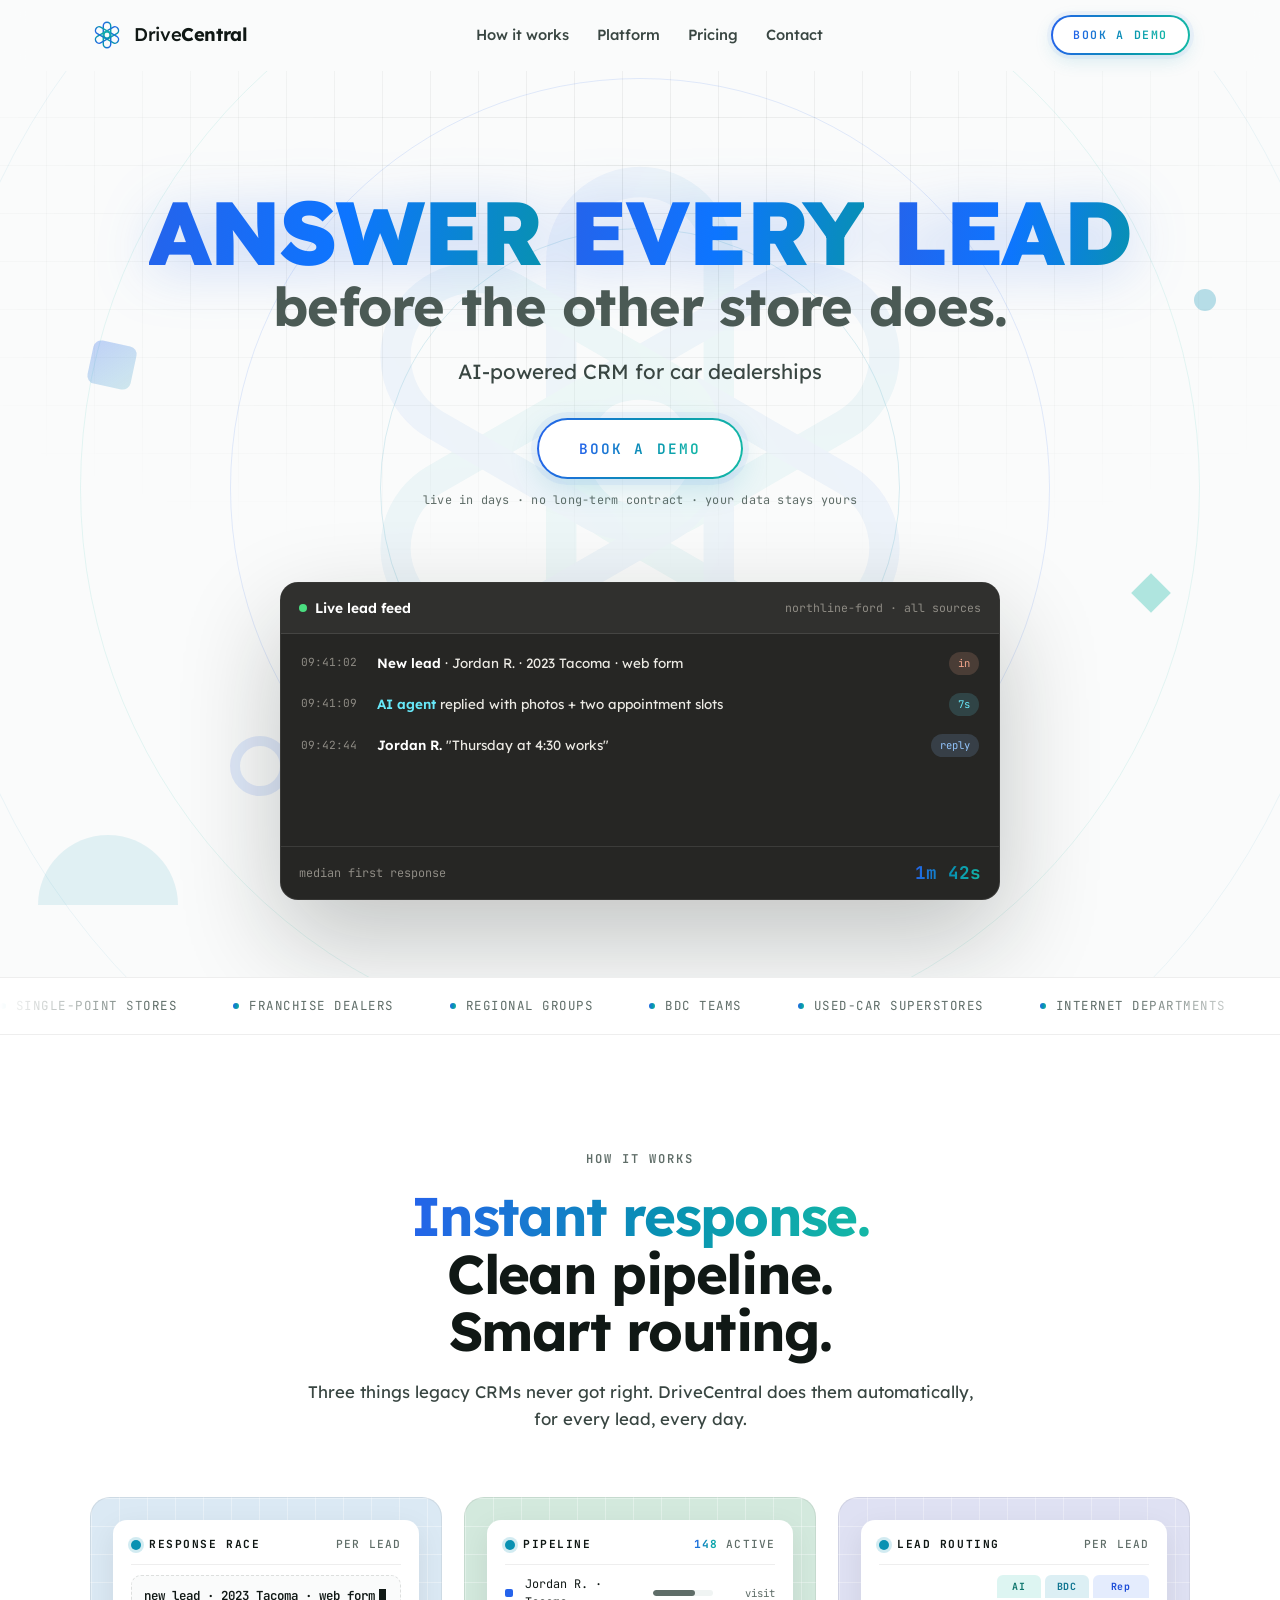
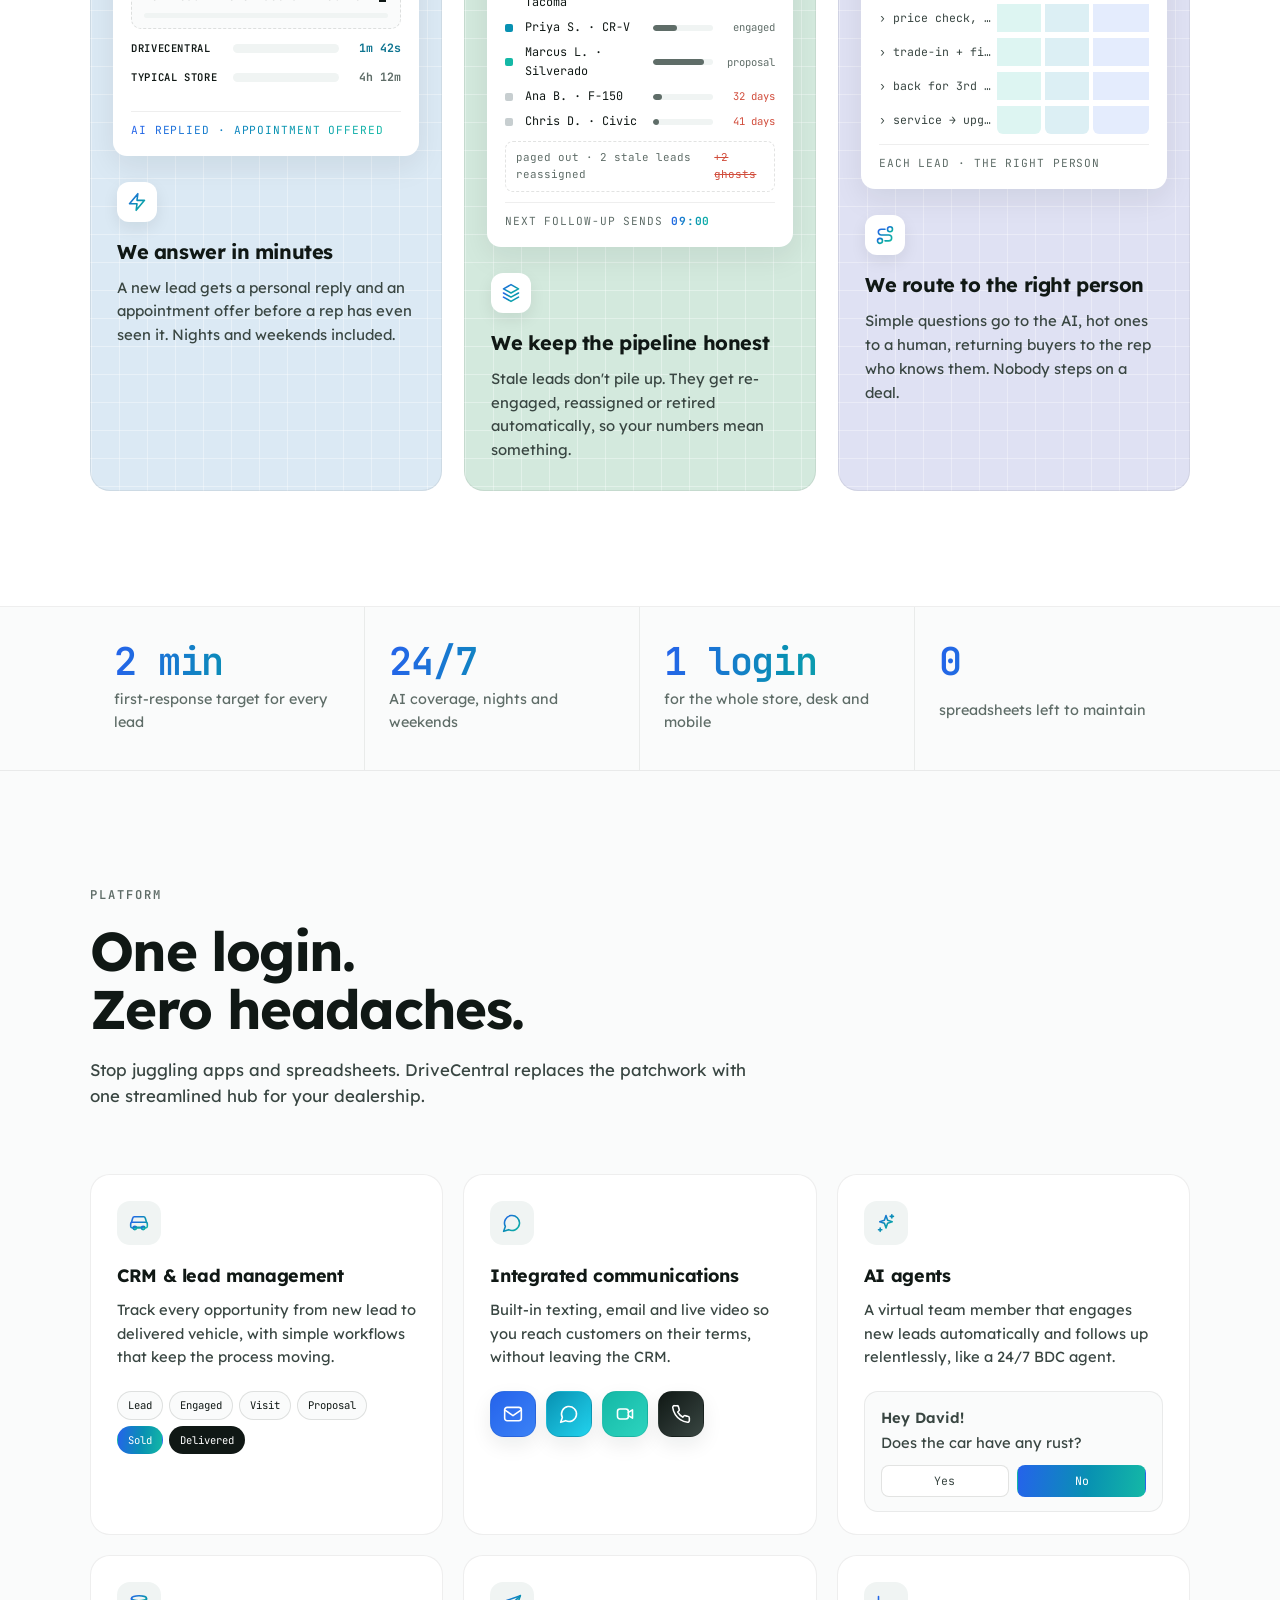
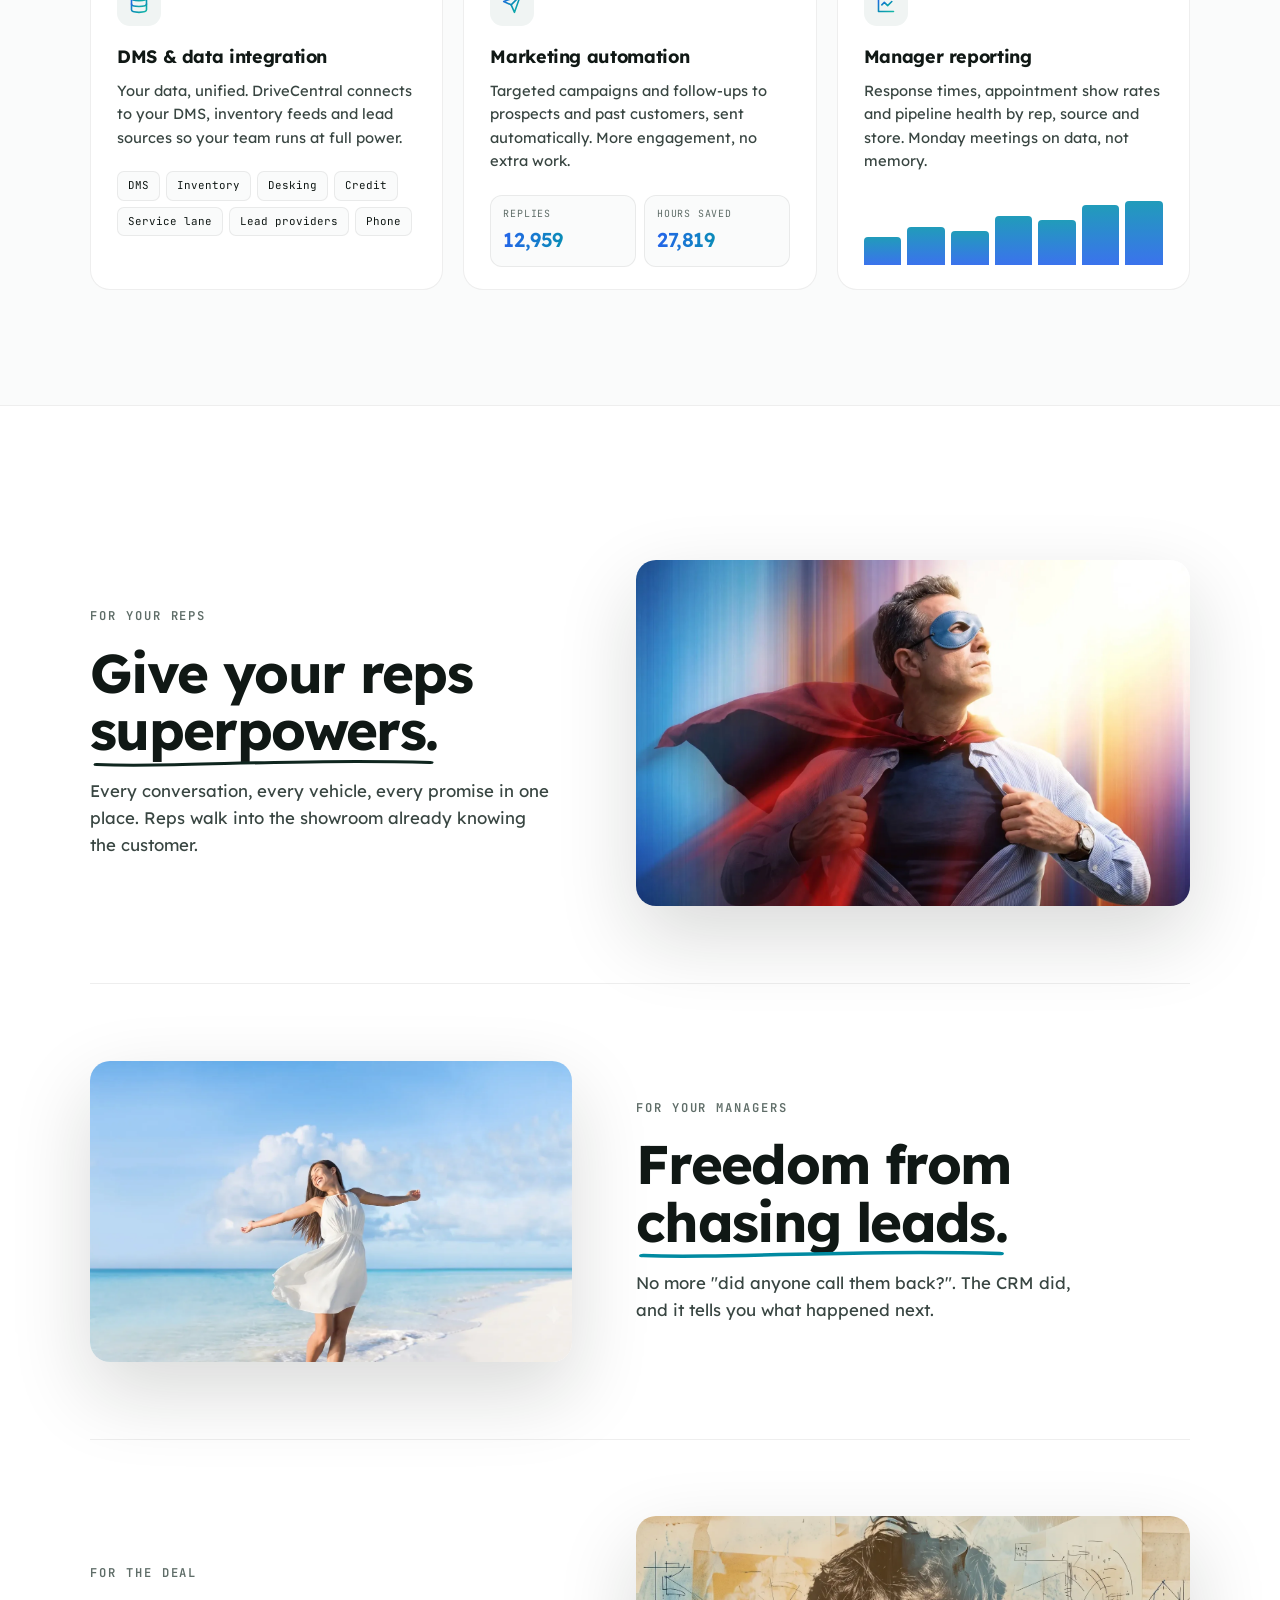
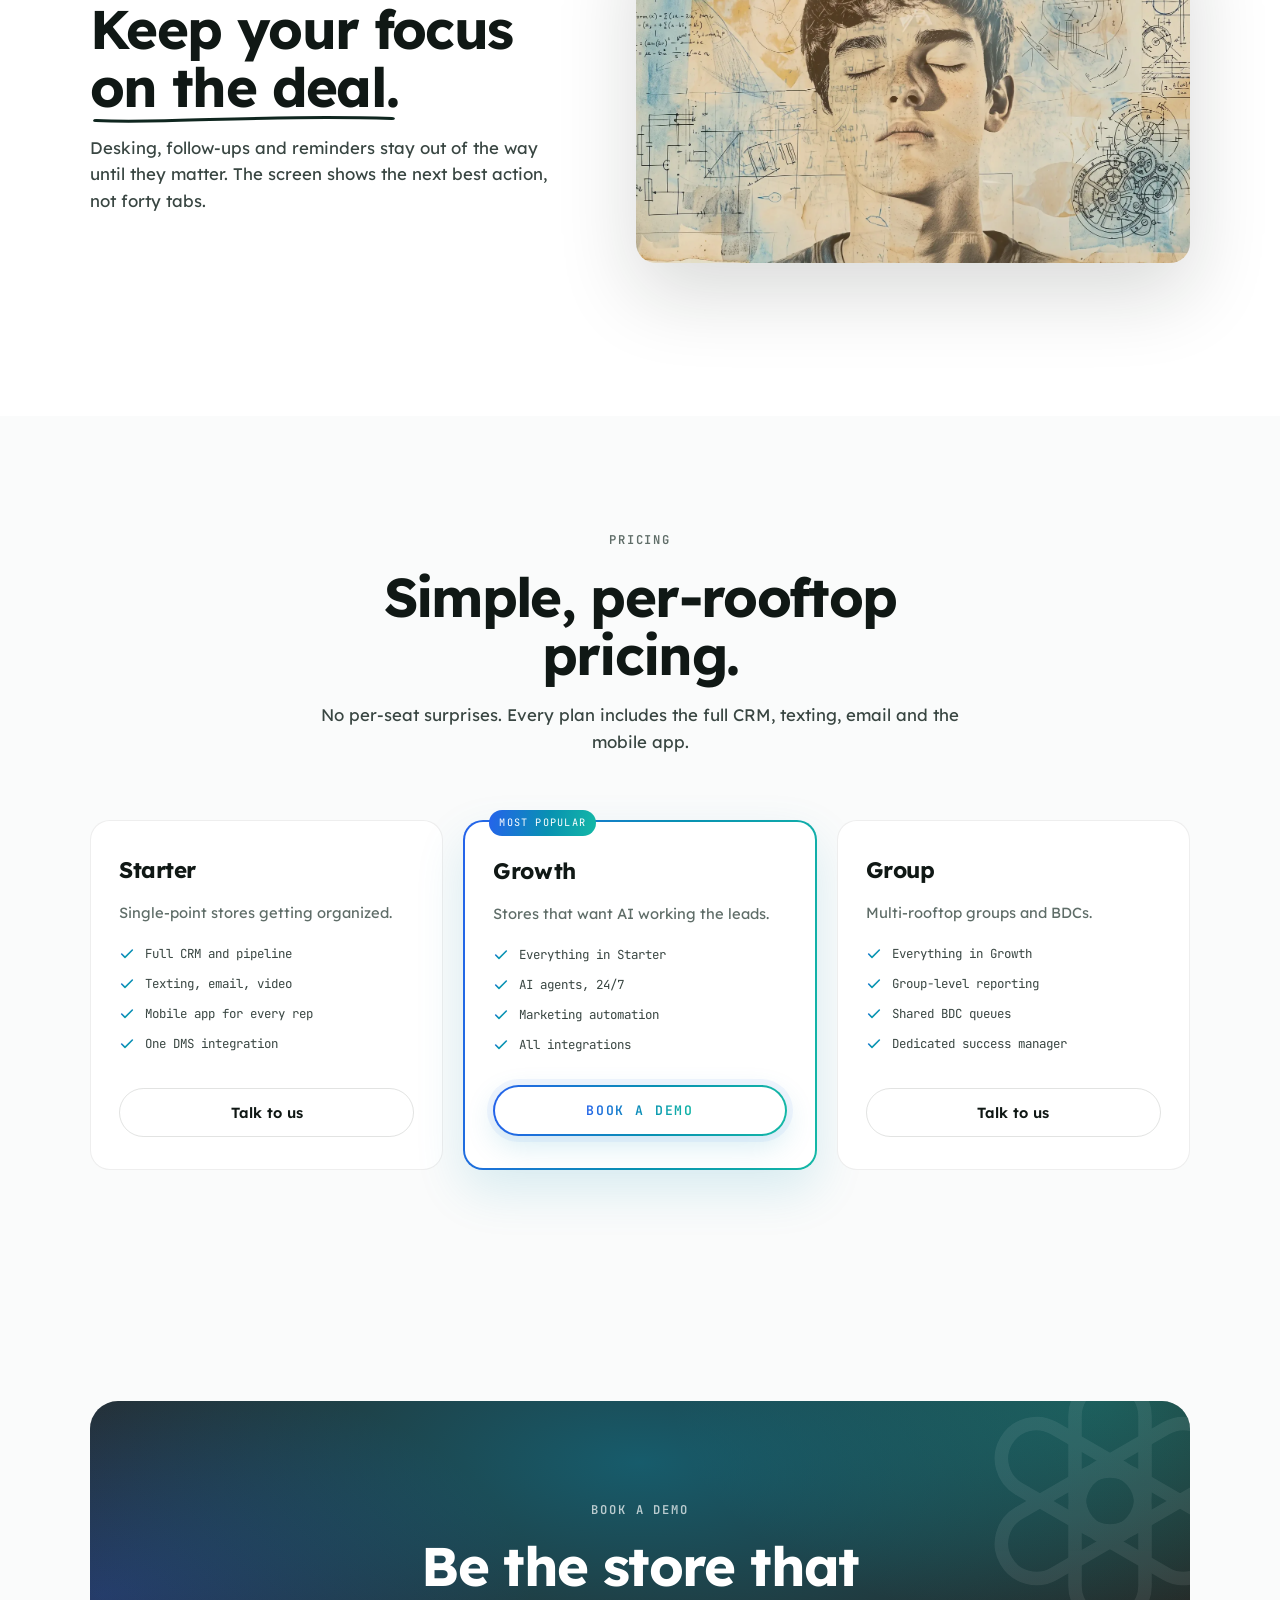
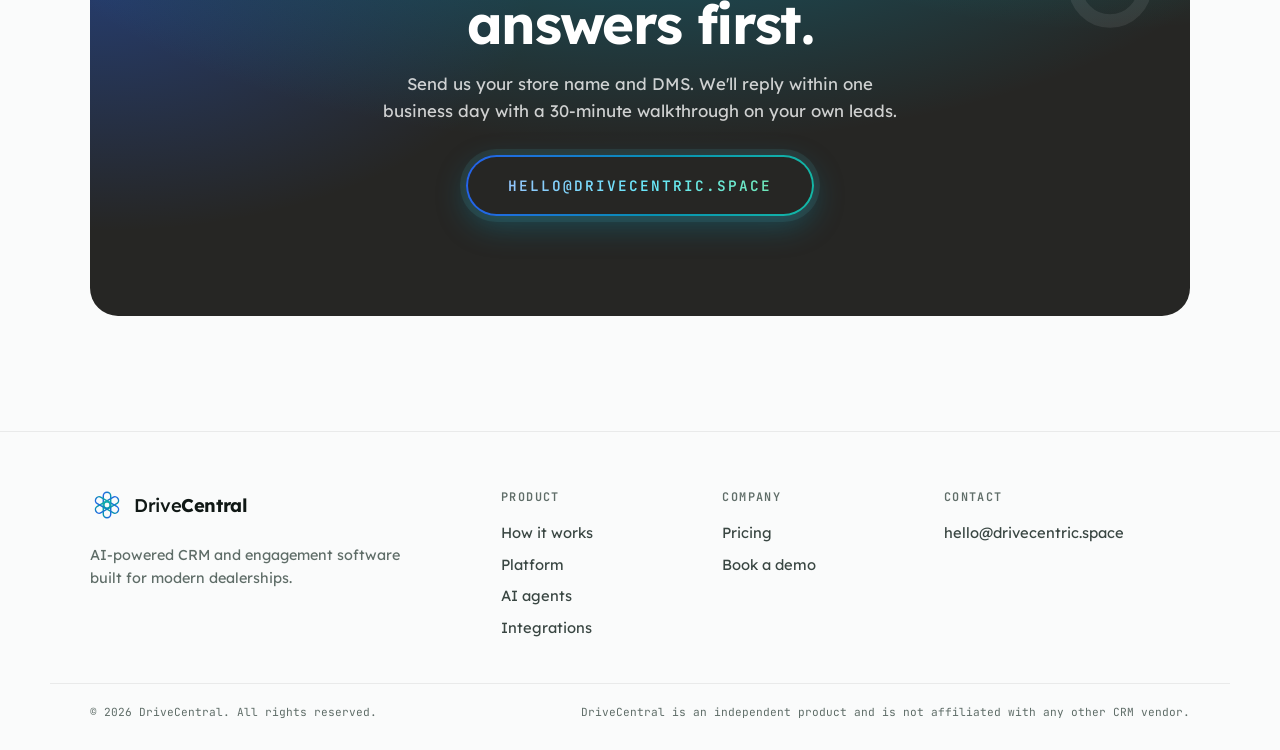
==== commit d9b10913: "Rebrand to DriveCentral: new design, knot logo, animated site Replace the old homepage recreation wi" ====
--- a/index.html
+++ b/index.html
@@ -3,347 +3,410 @@
 <head>
   <meta charset="utf-8" />
   <meta name="viewport" content="width=device-width, initial-scale=1" />
-  <title>AI-Powered Automotive CRM for Car Dealerships | DriveCentric</title>
-  <meta name="description" content="A startup-style static recreation of the DriveCentric homepage." />
-  <link rel="icon" href="assets/logo.png" type="image/png" />
+  <title>DriveCentral — AI-powered CRM for car dealerships</title>
+  <meta name="description" content="DriveCentral is an AI-powered automotive CRM that answers every lead in minutes, keeps your pipeline clean, and routes every opportunity to the right person." />
+  <link rel="icon" href="assets/favicon.svg" type="image/svg+xml" />
   <link rel="preconnect" href="https://fonts.googleapis.com">
   <link rel="preconnect" href="https://fonts.gstatic.com" crossorigin>
-  <link href="https://fonts.googleapis.com/css2?family=Inter:wght@400;500;600;700;800;900&display=swap" rel="stylesheet">
+  <link href="https://fonts.googleapis.com/css2?family=Lexend:wght@300;400;500;600;700;800&family=JetBrains+Mono:wght@400;500;600;700&display=swap" rel="stylesheet">
   <link rel="stylesheet" href="styles.css" />
 </head>
 <body>
-  <div class="site-shell">
-    <header class="site-header" data-header>
-      <a class="brand" href="#top" aria-label="DriveCentric home">
-        <img src="assets/logo.png" alt="" aria-hidden="true" />
-        <span class="brand-wordmark"><strong>Drive</strong>Centric</span>
+  <svg width="0" height="0" style="position:absolute" aria-hidden="true">
+    <defs>
+      <linearGradient id="icoGrad" x1="0" y1="0" x2="1" y2="1"><stop offset="0" stop-color="#2563eb"/><stop offset=".55" stop-color="#0891b2"/><stop offset="1" stop-color="#14b8a6"/></linearGradient>
+      <symbol id="i-mail" viewBox="0 0 24 24"><rect x="2" y="4" width="20" height="16" rx="3"/><path d="m22 7-10 7L2 7"/></symbol>
+      <symbol id="i-chat" viewBox="0 0 24 24"><path d="M7.9 20A9 9 0 1 0 4 16.1L2 22z"/></symbol>
+      <symbol id="i-video" viewBox="0 0 24 24"><rect x="3" y="6" width="13" height="12" rx="3"/><path d="m16 10 5-3v10l-5-3"/></symbol>
+      <symbol id="i-phone" viewBox="0 0 24 24"><path d="M22 16.9v3a2 2 0 0 1-2.2 2 19.8 19.8 0 0 1-8.6-3.1 19.5 19.5 0 0 1-6-6A19.8 19.8 0 0 1 2.1 4.2 2 2 0 0 1 4.1 2h3a2 2 0 0 1 2 1.7c.1.9.4 1.8.7 2.6a2 2 0 0 1-.5 2.1L8.1 9.7a16 16 0 0 0 6 6l1.3-1.3a2 2 0 0 1 2.1-.4c.8.3 1.7.6 2.6.7a2 2 0 0 1 1.9 2z"/></symbol>
+      <symbol id="i-zap" viewBox="0 0 24 24"><path d="M13 2 3 14h9l-1 8 10-12h-9l1-8z"/></symbol>
+      <symbol id="i-db" viewBox="0 0 24 24"><ellipse cx="12" cy="5" rx="9" ry="3"/><path d="M3 5v14c0 1.7 4 3 9 3s9-1.3 9-3V5"/><path d="M3 12c0 1.7 4 3 9 3s9-1.3 9-3"/></symbol>
+      <symbol id="i-mega" viewBox="0 0 24 24"><path d="m22 2-7 20-4-9-9-4z"/><path d="M22 2 11 13"/></symbol>
+      <symbol id="i-chart" viewBox="0 0 24 24"><path d="M3 3v18h18"/><path d="m19 9-5 5-4-4-3 3"/></symbol>
+      <symbol id="i-plug" viewBox="0 0 24 24"><path d="M12 22v-5"/><path d="M9 8V2"/><path d="M15 8V2"/><path d="M18 8v5a6 6 0 0 1-12 0V8z"/></symbol>
+      <symbol id="i-spark" viewBox="0 0 24 24"><path d="m12 3 1.9 5.6 5.6 1.9-5.6 1.9L12 18l-1.9-5.6L4.5 10.5l5.6-1.9z"/><path d="M19 2v4M21 4h-4M5 18v4M7 20H3"/></symbol>
+      <symbol id="i-users" viewBox="0 0 24 24"><path d="M16 21v-2a4 4 0 0 0-4-4H6a4 4 0 0 0-4 4v2"/><circle cx="9" cy="7" r="4"/><path d="M22 21v-2a4 4 0 0 0-3-3.9"/><path d="M16 3.1a4 4 0 0 1 0 7.8"/></symbol>
+      <symbol id="i-cal" viewBox="0 0 24 24"><rect x="3" y="4" width="18" height="18" rx="3"/><path d="M16 2v4M8 2v4M3 10h18"/></symbol>
+      <symbol id="i-check" viewBox="0 0 24 24"><path d="m20 6-11 11-5-5"/></symbol>
+      <symbol id="i-route" viewBox="0 0 24 24"><circle cx="6" cy="19" r="3"/><circle cx="18" cy="5" r="3"/><path d="M12 19h4.5a3.5 3.5 0 0 0 0-7h-9a3.5 3.5 0 0 1 0-7H12"/></symbol>
+      <symbol id="i-layers" viewBox="0 0 24 24"><path d="m12 2 9 5-9 5-9-5 9-5z"/><path d="m3 12 9 5 9-5"/><path d="m3 17 9 5 9-5"/></symbol>
+      <symbol id="i-car" viewBox="0 0 24 24"><path d="M5 17h14M3 11l1.5-5A2 2 0 0 1 6.4 4.5h11.2a2 2 0 0 1 1.9 1.5L21 11"/><rect x="2" y="11" width="20" height="7" rx="2"/><circle cx="7" cy="18" r="2"/><circle cx="17" cy="18" r="2"/></symbol>
+    </defs>
+  </svg>
+
+  <a class="skip" href="#top">Skip to main content</a>
+
+  <header class="site-header" data-header>
+    <div class="container header-inner">
+      <a class="brand" href="#top" aria-label="DriveCentral home">
+        <img class="brand-mark" src="assets/logo.svg" alt="" width="34" height="34" aria-hidden="true" />
+        <span class="brand-wordmark">Drive<strong>Central</strong></span>
       </a>
-
       <nav class="main-nav" aria-label="Main navigation">
+        <a href="#how">How it works</a>
         <a href="#platform">Platform</a>
-        <a href="#ai-agents">AI Agents</a>
+        <a href="#pricing">Pricing</a>
+        <a href="#demo">Contact</a>
+      </nav>
+      <div class="header-actions">
+        <a class="btn-pill btn-pill-sm" href="#demo"><span>Book a demo</span></a>
+      </div>
+      <button class="menu-toggle" type="button" aria-label="Open menu" aria-expanded="false" data-menu-toggle><span></span><span></span><span></span></button>
+    </div>
+  </header>
+
+  <aside class="mobile-drawer" aria-hidden="true" data-mobile-drawer>
+    <div class="drawer-card">
+      <a href="#how">How it works</a>
+      <a href="#platform">Platform</a>
+      <a href="#pricing">Pricing</a>
+      <a href="#demo">Contact</a>
+      <a class="btn-pill" href="#demo"><span>Book a demo</span></a>
+    </div>
+  </aside>
+
+  <main id="top">
+    <!-- ================= HERO ================= -->
+    <section class="hero" aria-labelledby="hero-title">
+      <div class="blueprint" aria-hidden="true"></div>
+      <div class="blueprint-cells" aria-hidden="true" data-cells></div>
+      <div class="radar" aria-hidden="true"><i></i><i></i><i></i><i></i></div>
+      <div class="shapes" aria-hidden="true">
+        <span class="sh sh-square"></span>
+        <span class="sh sh-diamond"></span>
+        <span class="sh sh-dot"></span>
+        <span class="sh sh-half"></span>
+        <span class="sh sh-ring"></span>
+      </div>
+      <img class="hero-knot" src="assets/logo.svg" alt="" aria-hidden="true" />
+
+      <div class="container hero-inner">
+        <h1 id="hero-title" class="hero-h1">
+          <span class="h1-top" data-split>Answer every lead</span>
+          <span class="h1-sub" data-split>before the other store does.</span>
+        </h1>
+        <p class="hero-tag rise d3">AI-powered CRM for car dealerships</p>
+        <div class="hero-cta rise d4">
+          <a class="btn-pill btn-pill-lg" href="#demo"><span>Book a demo</span></a>
+          <p class="hero-note mono">live in days · no long-term contract · your data stays yours</p>
+        </div>
+
+        <div class="hero-card rise d5" data-tilt>
+          <div class="hx-head">
+            <span class="hx-live"><i></i>Live lead feed</span>
+            <span class="hx-store mono">northline-ford · all sources</span>
+          </div>
+          <div class="hx-feed" data-feed aria-live="polite"></div>
+          <div class="hx-foot">
+            <span class="mono">median first response</span>
+            <b class="mono grad-text" data-count="102" data-format="time">0s</b>
+          </div>
+        </div>
+      </div>
+    </section>
+
+    <!-- ================= MARQUEE ================= -->
+    <section class="marquee-band" aria-label="Who DriveCentral is for">
+      <div class="marquee mask-x">
+        <div class="marquee-track mono">
+          <span>Single-point stores</span><span>Franchise dealers</span><span>Regional groups</span><span>BDC teams</span><span>Used-car superstores</span><span>Internet departments</span><span>Service drives</span>
+          <span aria-hidden="true">Single-point stores</span><span aria-hidden="true">Franchise dealers</span><span aria-hidden="true">Regional groups</span><span aria-hidden="true">BDC teams</span><span aria-hidden="true">Used-car superstores</span><span aria-hidden="true">Internet departments</span><span aria-hidden="true">Service drives</span>
+        </div>
+      </div>
+    </section>
+
+    <!-- ================= THREE ================= -->
+    <section class="three section-pad" id="how">
+      <div class="container">
+        <div class="section-heading centered reveal">
+          <p class="eyebrow mono">How it works</p>
+          <h2><span class="grad-text">Instant response.</span><br>Clean pipeline.<br>Smart routing.</h2>
+          <p>Three things legacy CRMs never got right. DriveCentral does them automatically, for every lead, every day.</p>
+        </div>
+
+        <div class="three-grid">
+          <!-- RACE -->
+          <article class="th-card tint-blue reveal" style="--i:0">
+            <div class="th-ui mono">
+              <div class="ui-head"><span class="ui-dot"></span>Response race<span class="ui-right">per lead</span></div>
+              <div class="ui-lead">
+                <span class="ui-lead-txt">new lead · 2023 Tacoma · web form</span><i class="caret"></i>
+                <div class="ui-progress"><i></i></div>
+              </div>
+              <div class="race-row">
+                <span class="race-label">DriveCentral</span>
+                <div class="race-bar"><i class="race-fill fast"></i></div>
+                <b class="race-t fast-t">1m 42s</b>
+              </div>
+              <div class="race-row">
+                <span class="race-label">Typical store</span>
+                <div class="race-bar"><i class="race-fill slow"></i></div>
+                <b class="race-t slow-t">4h 12m</b>
+              </div>
+              <div class="ui-foot"><span class="grad-text">AI replied · appointment offered</span></div>
+            </div>
+            <div class="th-copy">
+              <span class="th-ico"><svg><use href="#i-zap"/></svg></span>
+              <h3>We answer in minutes</h3>
+              <p>A new lead gets a personal reply and an appointment offer before a rep has even seen it. Nights and weekends included.</p>
+            </div>
+          </article>
+
+          <!-- PIPELINE -->
+          <article class="th-card tint-mint reveal" style="--i:1">
+            <div class="th-ui mono">
+              <div class="ui-head"><span class="ui-dot"></span>Pipeline<span class="ui-right"><b class="grad-text">148</b> active</span></div>
+              <ul class="pipe-rows">
+                <li><span class="sq"></span>Jordan R. · Tacoma<span class="pbar"><i style="--w:70%"></i></span><em>visit</em></li>
+                <li><span class="sq"></span>Priya S. · CR-V<span class="pbar"><i style="--w:40%"></i></span><em>engaged</em></li>
+                <li><span class="sq"></span>Marcus L. · Silverado<span class="pbar"><i style="--w:85%"></i></span><em>proposal</em></li>
+                <li class="stale"><span class="sq"></span>Ana B. · F-150<span class="pbar"><i style="--w:15%"></i></span><em>32 days</em></li>
+                <li class="stale"><span class="sq"></span>Chris D. · Civic<span class="pbar"><i style="--w:10%"></i></span><em>41 days</em></li>
+              </ul>
+              <div class="pipe-paged">paged out · 2 stale leads reassigned<span class="strike">+2 ghosts</span></div>
+              <div class="ui-foot">next follow-up sends <b class="grad-text">09:00</b></div>
+            </div>
+            <div class="th-copy">
+              <span class="th-ico"><svg><use href="#i-layers"/></svg></span>
+              <h3>We keep the pipeline honest</h3>
+              <p>Stale leads don't pile up. They get re-engaged, reassigned or retired automatically, so your numbers mean something.</p>
+            </div>
+          </article>
+
+          <!-- ROUTING -->
+          <article class="th-card tint-lav reveal" style="--i:2">
+            <div class="th-ui mono">
+              <div class="ui-head"><span class="ui-dot"></span>Lead routing<span class="ui-right">per lead</span></div>
+              <div class="route-grid">
+                <div class="route-col-h"></div>
+                <div class="route-col-h c-ai">AI</div>
+                <div class="route-col-h c-bdc">BDC</div>
+                <div class="route-col-h c-rep">Rep</div>
+
+                <div class="route-lead">› price check, 2021 Camry</div>
+                <div class="route-cell c-ai"><span class="chip" style="--d:.4s">auto</span></div><div class="route-cell c-bdc"></div><div class="route-cell c-rep"></div>
+
+                <div class="route-lead">› trade-in + financing</div>
+                <div class="route-cell c-ai"></div><div class="route-cell c-bdc"><span class="chip" style="--d:1.3s">call</span></div><div class="route-cell c-rep"></div>
+
+                <div class="route-lead">› back for 3rd visit</div>
+                <div class="route-cell c-ai"></div><div class="route-cell c-bdc"></div><div class="route-cell c-rep"><span class="chip" style="--d:2.2s">Marcus</span></div>
+
+                <div class="route-lead">› service → upgrade?</div>
+                <div class="route-cell c-ai"><span class="chip" style="--d:3.1s">auto</span></div><div class="route-cell c-bdc"></div><div class="route-cell c-rep"></div>
+              </div>
+              <div class="ui-foot">each lead · the right person</div>
+            </div>
+            <div class="th-copy">
+              <span class="th-ico"><svg><use href="#i-route"/></svg></span>
+              <h3>We route to the right person</h3>
+              <p>Simple questions go to the AI, hot ones to a human, returning buyers to the rep who knows them. Nobody steps on a deal.</p>
+            </div>
+          </article>
+        </div>
+      </div>
+    </section>
+
+    <!-- ================= STATS ================= -->
+    <section class="stats" aria-label="Targets">
+      <div class="container stats-grid">
+        <div class="stat reveal" style="--i:0"><b class="mono"><span data-count="2">0</span> min</b><span>first-response target for every lead</span></div>
+        <div class="stat reveal" style="--i:1"><b class="mono"><span data-count="24">0</span>/7</b><span>AI coverage, nights and weekends</span></div>
+        <div class="stat reveal" style="--i:2"><b class="mono"><span data-count="1">0</span> login</b><span>for the whole store, desk and mobile</span></div>
+        <div class="stat reveal" style="--i:3"><b class="mono"><span data-count="0">0</span></b><span>spreadsheets left to maintain</span></div>
+      </div>
+    </section>
+
+    <!-- ================= PLATFORM ================= -->
+    <section class="platform section-pad" id="platform">
+      <div class="container">
+        <div class="section-heading reveal">
+          <p class="eyebrow mono">Platform</p>
+          <h2>One login.<br>Zero headaches.</h2>
+          <p>Stop juggling apps and spreadsheets. DriveCentral replaces the patchwork with one streamlined hub for your dealership.</p>
+        </div>
+
+        <div class="platform-grid">
+          <article class="p-card reveal" style="--i:0">
+            <span class="p-ico"><svg><use href="#i-car"/></svg></span>
+            <h4>CRM &amp; lead management</h4>
+            <p>Track every opportunity from new lead to delivered vehicle, with simple workflows that keep the process moving.</p>
+            <div class="pipeline-tags" aria-hidden="true"><span>Lead</span><span>Engaged</span><span>Visit</span><span>Proposal</span><span class="hot">Sold</span><span class="cool">Delivered</span></div>
+          </article>
+
+          <article class="p-card reveal" style="--i:1">
+            <span class="p-ico"><svg><use href="#i-chat"/></svg></span>
+            <h4>Integrated communications</h4>
+            <p>Built-in texting, email and live video so you reach customers on their terms, without leaving the CRM.</p>
+            <div class="comm-tiles" aria-hidden="true">
+              <span class="tile"><svg><use href="#i-mail"/></svg></span>
+              <span class="tile"><svg><use href="#i-chat"/></svg></span>
+              <span class="tile"><svg><use href="#i-video"/></svg></span>
+              <span class="tile"><svg><use href="#i-phone"/></svg></span>
+            </div>
+          </article>
+
+          <article class="p-card reveal" style="--i:2" id="ai-agents">
+            <span class="p-ico"><svg><use href="#i-spark"/></svg></span>
+            <h4>AI agents</h4>
+            <p>A virtual team member that engages new leads automatically and follows up relentlessly, like a 24/7 BDC agent.</p>
+            <div class="ai-demo" aria-hidden="true">
+              <p class="ai-greet">Hey David!</p>
+              <p class="ai-q">Does the car have any rust?</p>
+              <div class="ai-answers"><span>Yes</span><span class="no">No</span></div>
+            </div>
+          </article>
+
+          <article class="p-card reveal" style="--i:3" id="integrations">
+            <span class="p-ico"><svg><use href="#i-db"/></svg></span>
+            <h4>DMS &amp; data integration</h4>
+            <p>Your data, unified. DriveCentral connects to your DMS, inventory feeds and lead sources so your team runs at full power.</p>
+            <div class="integration-cloud mono" aria-hidden="true"><span>DMS</span><span>Inventory</span><span>Desking</span><span>Credit</span><span>Service lane</span><span>Lead providers</span><span>Phone</span></div>
+          </article>
+
+          <article class="p-card reveal" style="--i:4">
+            <span class="p-ico"><svg><use href="#i-mega"/></svg></span>
+            <h4>Marketing automation</h4>
+            <p>Targeted campaigns and follow-ups to prospects and past customers, sent automatically. More engagement, no extra work.</p>
+            <div class="stat-tiles" aria-hidden="true">
+              <div><span class="mono">replies</span><b>12,959</b></div>
+              <div><span class="mono">hours saved</span><b>27,819</b></div>
+            </div>
+          </article>
+
+          <article class="p-card reveal" style="--i:5">
+            <span class="p-ico"><svg><use href="#i-chart"/></svg></span>
+            <h4>Manager reporting</h4>
+            <p>Response times, appointment show rates and pipeline health by rep, source and store. Monday meetings on data, not memory.</p>
+            <div class="mini-chart" aria-hidden="true"><i style="--h:40%"></i><i style="--h:55%"></i><i style="--h:48%"></i><i style="--h:70%"></i><i style="--h:64%"></i><i style="--h:86%"></i><i style="--h:92%"></i></div>
+          </article>
+        </div>
+      </div>
+    </section>
+
+    <!-- ================= EDITORIAL ================= -->
+    <section class="editorial" aria-label="Why dealers switch">
+      <div class="container">
+        <div class="ed-row reveal" style="--i:0">
+          <div class="ed-copy">
+            <p class="eyebrow mono">For your reps</p>
+            <h2>Give your reps <span class="underline-ink">superpowers.</span></h2>
+            <p>Every conversation, every vehicle, every promise in one place. Reps walk into the showroom already knowing the customer.</p>
+          </div>
+          <div class="ed-media"><img src="assets/editorial-hero.webp" alt="" loading="lazy" /></div>
+        </div>
+        <div class="ed-row flip reveal" style="--i:0">
+          <div class="ed-copy">
+            <p class="eyebrow mono">For your managers</p>
+            <h2>Freedom from <span class="underline-accent">chasing leads.</span></h2>
+            <p>No more "did anyone call them back?". The CRM did, and it tells you what happened next.</p>
+          </div>
+          <div class="ed-media"><img src="assets/editorial-free.webp" alt="" loading="lazy" /></div>
+        </div>
+        <div class="ed-row reveal" style="--i:0">
+          <div class="ed-copy">
+            <p class="eyebrow mono">For the deal</p>
+            <h2>Keep your focus <span class="underline-ink">on the deal.</span></h2>
+            <p>Desking, follow-ups and reminders stay out of the way until they matter. The screen shows the next best action, not forty tabs.</p>
+          </div>
+          <div class="ed-media"><img src="assets/editorial-focus.webp" alt="" loading="lazy" /></div>
+        </div>
+      </div>
+    </section>
+
+    <!-- ================= PRICING ================= -->
+    <section class="pricing section-pad" id="pricing">
+      <div class="container">
+        <div class="section-heading centered reveal">
+          <p class="eyebrow mono">Pricing</p>
+          <h2>Simple, per-rooftop pricing.</h2>
+          <p>No per-seat surprises. Every plan includes the full CRM, texting, email and the mobile app.</p>
+        </div>
+        <div class="pricing-grid">
+          <article class="price-card reveal" style="--i:0">
+            <h3>Starter</h3>
+            <p class="price-for">Single-point stores getting organized.</p>
+            <ul class="mono">
+              <li><svg><use href="#i-check"/></svg>Full CRM and pipeline</li>
+              <li><svg><use href="#i-check"/></svg>Texting, email, video</li>
+              <li><svg><use href="#i-check"/></svg>Mobile app for every rep</li>
+              <li><svg><use href="#i-check"/></svg>One DMS integration</li>
+            </ul>
+            <a class="btn-ghost" href="#demo">Talk to us</a>
+          </article>
+          <article class="price-card featured reveal" style="--i:1">
+            <span class="price-badge mono">Most popular</span>
+            <h3>Growth</h3>
+            <p class="price-for">Stores that want AI working the leads.</p>
+            <ul class="mono">
+              <li><svg><use href="#i-check"/></svg>Everything in Starter</li>
+              <li><svg><use href="#i-check"/></svg>AI agents, 24/7</li>
+              <li><svg><use href="#i-check"/></svg>Marketing automation</li>
+              <li><svg><use href="#i-check"/></svg>All integrations</li>
+            </ul>
+            <a class="btn-pill" href="#demo"><span>Book a demo</span></a>
+          </article>
+          <article class="price-card reveal" style="--i:2">
+            <h3>Group</h3>
+            <p class="price-for">Multi-rooftop groups and BDCs.</p>
+            <ul class="mono">
+              <li><svg><use href="#i-check"/></svg>Everything in Growth</li>
+              <li><svg><use href="#i-check"/></svg>Group-level reporting</li>
+              <li><svg><use href="#i-check"/></svg>Shared BDC queues</li>
+              <li><svg><use href="#i-check"/></svg>Dedicated success manager</li>
+            </ul>
+            <a class="btn-ghost" href="#demo">Talk to us</a>
+          </article>
+        </div>
+      </div>
+    </section>
+
+    <!-- ================= CTA ================= -->
+    <section class="cta section-pad" id="demo">
+      <div class="container">
+        <div class="cta-card reveal">
+          <div class="cta-glow" aria-hidden="true"></div>
+          <img class="cta-knot" src="assets/logo-white.svg" alt="" aria-hidden="true" />
+          <p class="eyebrow mono light">Book a demo</p>
+          <h2>Be the store that answers first.</h2>
+          <p>Send us your store name and DMS. We'll reply within one business day with a 30-minute walkthrough on your own leads.</p>
+          <a class="btn-pill btn-pill-lg on-dark" href="mailto:hello@drivecentric.space?subject=DriveCentral%20demo%20request"><span>hello@drivecentric.space</span></a>
+        </div>
+      </div>
+    </section>
+  </main>
+
+  <footer class="site-footer">
+    <div class="container footer-grid">
+      <div class="footer-brand">
+        <a class="brand" href="#top" aria-label="DriveCentral home">
+          <img class="brand-mark" src="assets/logo.svg" alt="" width="30" height="30" aria-hidden="true" />
+          <span class="brand-wordmark">Drive<strong>Central</strong></span>
+        </a>
+        <p>AI-powered CRM and engagement software built for modern dealerships.</p>
+      </div>
+      <div class="footer-column">
+        <h3>Product</h3>
+        <a href="#how">How it works</a>
+        <a href="#platform">Platform</a>
+        <a href="#ai-agents">AI agents</a>
         <a href="#integrations">Integrations</a>
-        <a href="#results">Customers</a>
-      </nav>
-
-      <div class="header-actions">
-        <a class="text-link" href="https://app.drivecentric.com">Login</a>
-        <a class="btn btn-small" href="https://drivecentric.com/request-demo">Request Demo</a>
-      </div>
-
-      <button class="menu-toggle" type="button" aria-label="Open menu" aria-expanded="false" data-menu-toggle>
-        <span></span><span></span><span></span>
-      </button>
-    </header>
-
-    <aside class="mobile-drawer" aria-hidden="true" data-mobile-drawer>
-      <div class="drawer-card">
-        <a href="#platform">Platform</a>
-        <a href="#ai-agents">AI Agents</a>
-        <a href="#integrations">Integrations</a>
-        <a href="#results">Customers</a>
-        <a href="https://app.drivecentric.com">Login</a>
-        <a class="btn" href="https://drivecentric.com/request-demo">Request Demo</a>
-      </div>
-    </aside>
-
-    <main id="top">
-      <section class="hero section-pad" aria-labelledby="hero-title">
-        <div class="hero-bg" aria-hidden="true"></div>
-        <div class="container hero-grid">
-          <div class="hero-copy reveal">
-            <div class="eyebrow">AI-Powered Automotive CRM</div>
-            <h1 id="hero-title">The CRM your dealership wants to use.</h1>
-            <p class="hero-lede">Stop losing leads to slow follow-ups and clunky software. DriveCentric's CRM responds to every lead within minutes, keeps your team organized, and turns more ups into sales.</p>
-            <div class="hero-cta-row">
-              <a class="btn btn-large" href="https://drivecentric.com/request-demo">Request a Demo</a>
-            </div>
-            <p class="trust-inline"><span></span>Trusted by thousands of dealerships</p>
-          </div>
-
-          <div class="hero-visual reveal delay-1" aria-label="DriveCentric sales pipeline dashboard preview">
-            <div class="hero-product-wrap">
-              <img class="hero-product" src="assets/images/hero-product.webp" alt="DriveCentric sales pipeline dashboard" />
-            </div>
-          </div>
-        </div>
-      </section>
-
-      <section class="logo-band" aria-label="Trusted dealership logos">
-        <div class="container">
-          <div class="logo-marquee mask-fade">
-            <div class="logo-track">
-              <img src="https://framerusercontent.com/images/j5eexD0ucwUk5fqq9zPhlRziwI.png?height=505&amp;scale-down-to=512&amp;width=1920" alt="Pohanka of Salisbury" />
-              <img src="https://framerusercontent.com/images/1O7m3npXJgNh4F79ODwQ8GQoA.png?height=80&amp;width=96" alt="Boucher" />
-              <img src="https://framerusercontent.com/images/I7sorkNsfXV5qEnZi2VZR9Jsblc.png?height=190&amp;scale-down-to=512&amp;width=688" alt="Premier Automotive" />
-              <img src="https://framerusercontent.com/images/1yAGLphTjhXxiStFFmxhEf9sz3g.png?height=45&amp;width=485" alt="Trusted dealership group" />
-              <img src="https://framerusercontent.com/images/zfGK7zf63B3kNcsL4Rx0syxcc.png?height=112&amp;width=180" alt="Morgan Automotive Group" />
-              <img src="https://framerusercontent.com/images/NwoNQViabdnUFV0q7UVRIjXosQ0.png?height=30&amp;width=180" alt="Trusted dealership group" />
-              <img src="https://framerusercontent.com/images/5TTAykIfc6GZP2pQnkEzObURiI.png?height=76&amp;width=180" alt="Gee Automotive Companies" />
-              <img src="https://framerusercontent.com/images/EyaqOcuF6v1jAI9684H15h1IcM.png?height=22&amp;width=194" alt="Trusted dealership group" />
-              <img src="https://framerusercontent.com/images/lIk3gFadrRsnixNGnVyBL2OgYWQ.png?height=22&amp;width=180" alt="Trusted dealership group" />
-              <img src="https://framerusercontent.com/images/KmnXf6ocJIOFn5boqNyC9IS0uLc.png?height=112&amp;width=196" alt="Cavenaugh Auto Group" />
-              <img src="https://framerusercontent.com/images/I8lpU6pBKhy0SwYCUgMe5eQQLkU.png?height=102&amp;width=180" alt="DOD Automotive Holdings" />
-              <img src="https://framerusercontent.com/images/ds5TWISIKqM1GlCHpNRbj5TwfQU.png?height=66&amp;width=180" alt="Rydell Auto" />
-              <img src="https://framerusercontent.com/images/1wcCV4jFOFLFr96f4Z4kB9DgY.png?height=112&amp;width=196" alt="Russ Darrow" />
-
-              <img src="https://framerusercontent.com/images/j5eexD0ucwUk5fqq9zPhlRziwI.png?height=505&amp;scale-down-to=512&amp;width=1920" alt="" aria-hidden="true" />
-              <img src="https://framerusercontent.com/images/1O7m3npXJgNh4F79ODwQ8GQoA.png?height=80&amp;width=96" alt="" aria-hidden="true" />
-              <img src="https://framerusercontent.com/images/I7sorkNsfXV5qEnZi2VZR9Jsblc.png?height=190&amp;scale-down-to=512&amp;width=688" alt="" aria-hidden="true" />
-              <img src="https://framerusercontent.com/images/1yAGLphTjhXxiStFFmxhEf9sz3g.png?height=45&amp;width=485" alt="" aria-hidden="true" />
-              <img src="https://framerusercontent.com/images/zfGK7zf63B3kNcsL4Rx0syxcc.png?height=112&amp;width=180" alt="" aria-hidden="true" />
-              <img src="https://framerusercontent.com/images/NwoNQViabdnUFV0q7UVRIjXosQ0.png?height=30&amp;width=180" alt="" aria-hidden="true" />
-              <img src="https://framerusercontent.com/images/5TTAykIfc6GZP2pQnkEzObURiI.png?height=76&amp;width=180" alt="" aria-hidden="true" />
-              <img src="https://framerusercontent.com/images/EyaqOcuF6v1jAI9684H15h1IcM.png?height=22&amp;width=194" alt="" aria-hidden="true" />
-              <img src="https://framerusercontent.com/images/lIk3gFadrRsnixNGnVyBL2OgYWQ.png?height=22&amp;width=180" alt="" aria-hidden="true" />
-              <img src="https://framerusercontent.com/images/KmnXf6ocJIOFn5boqNyC9IS0uLc.png?height=112&amp;width=196" alt="" aria-hidden="true" />
-              <img src="https://framerusercontent.com/images/I8lpU6pBKhy0SwYCUgMe5eQQLkU.png?height=102&amp;width=180" alt="" aria-hidden="true" />
-              <img src="https://framerusercontent.com/images/ds5TWISIKqM1GlCHpNRbj5TwfQU.png?height=66&amp;width=180" alt="" aria-hidden="true" />
-              <img src="https://framerusercontent.com/images/1wcCV4jFOFLFr96f4Z4kB9DgY.png?height=112&amp;width=196" alt="" aria-hidden="true" />
-            </div>
-          </div>
-        </div>
-      </section>
-
-      <section class="better section-pad" id="better">
-        <div class="container">
-          <div class="section-heading reveal">
-            <h2>What a Better CRM Looks Like.</h2>
-          </div>
-
-          <div class="better-grid">
-            <article class="feature-card no-lead reveal">
-              <h3>Never miss a lead</h3>
-              <p>Speed wins deals. DriveCentric’s AI assistant responds to new leads in minutes — even at 2 a.m. It keeps following up when your team can’t.</p>
-              <div class="promise-wall" aria-hidden="true">
-                <span>No more ghosted buyers.</span>
-                <span>No more ghosted buyers.</span>
-                <span>No more ghosted buyers.</span>
-                <span>No more missed ups.</span>
-                <span>No more missed ups.</span>
-                <span>No more missed ups.</span>
-                <span class="win">Just more cars off the lot.</span>
-              </div>
-            </article>
-
-            <article class="feature-card lifetime reveal delay-1">
-              <h3>Turn car buyers into lifetime customers</h3>
-              <p>The sale isn’t the finish line — it’s just the start. DriveCentric helps you stay connected after the sale with automated follow-ups, service reminders, and trade-in offers. You’ll keep your customers engaged and bring them back for more.</p>
-              <div class="chat-card" aria-label="Customer text conversation">
-                <div class="bubble incoming">Hey Jon, I hope your Tahoe trip went well! Checking back in to see if you’re still wanting to test drive that Tacoma?</div>
-                <div class="bubble outgoing">Absolutely!</div>
-                <div class="bubble outgoing short">When do you have an opening?</div>
-                <div class="bubble incoming short">How's tomorrow afternoon on your lunch break?</div>
-              </div>
-            </article>
-
-            <article class="feature-card team-card reveal delay-2">
-              <div class="team-copy">
-                <h3>One your team won’t hate</h3>
-                <p>Legacy CRMs slow your team down. Ours fires them up. DriveCentric is fast, mobile, and ridiculously easy to use. Managers see the full picture. Reps close deals from anywhere. Yes, they’ll actually log in.</p>
-              </div>
-              <div class="device-stack">
-                <img class="phone-img" src="assets/images/phone.webp" alt="DriveCentric mobile sales pipeline" />
-                <img class="watch-img" src="https://framerusercontent.com/images/iJRVSMzYYqpO5uQH73uZ240Ug0.png?height=1120&amp;width=1260" alt="DriveCentric watch notifications" />
-              </div>
-            </article>
-          </div>
-        </div>
-      </section>
-
-      <section class="platform section-pad" id="platform">
-        <div class="container">
-          <div class="platform-intro reveal">
-            <div class="platform-chip">Platform Overview</div>
-            <h2>One login.<br>Zero headaches.</h2>
-            <p>Stop juggling multiple apps and spreadsheets. DriveCentric replaces the patchwork of software with one streamlined hub for your dealership.</p>
-          </div>
-
-          <div class="platform-grid">
-            <article class="platform-category crm-category reveal">
-              <div class="category-visual">
-                <img src="https://framerusercontent.com/images/63GdCHsHMCpyIZYBDh9oJ9zuoM.jpg?height=2731&amp;width=4096" alt="Dealership communications team" />
-                <div class="pipeline-tags" aria-hidden="true">
-                  <span>Engaged</span>
-                  <span>Visit</span>
-                  <span>Proposal</span>
-                  <span>Lead</span>
-                  <span class="delivered">Delivered</span>
-                  <span class="snooze">Snooze</span>
-                  <span>Sold</span>
-                </div>
-              </div>
-              <div class="category-copy">
-                <h4>CRM &amp; Lead Management</h4>
-                <p>Track every opportunity from new lead to sold vehicle, with simple workflows that keep your sales process moving.</p>
-                <a class="category-link" href="https://drivecentric.com/products/engagement-hub">Explore More</a>
-              </div>
-            </article>
-
-            <article class="platform-category comm-category reveal delay-1">
-              <div class="category-visual comm-visual-wrap">
-                <img class="comm-visual" src="assets/images/integrated-communications.png" alt="Email, chat, video, and SMS integrated with DriveCentric" />
-              </div>
-              <div class="category-copy">
-                <h4>Integrated Communications</h4>
-                <p>Built-in texting, email, and live video so you can reach customers on their terms – all without leaving the CRM.</p>
-                <a class="category-link" href="https://drivecentric.com/products/engagement-hub">Explore More</a>
-              </div>
-            </article>
-
-            <article class="platform-category ai-category reveal delay-2" id="ai-agents">
-              <div class="category-visual ai-visual-wrap">
-                <div class="ai-chat-demo" aria-hidden="true">
-                  <p class="ai-chat-greeting">Hey David!</p>
-                  <p class="ai-chat-question">Does the car have any rust?</p>
-                  <div class="ai-chat-answers">
-                    <span>Yes</span>
-                    <span class="no">No</span>
-                  </div>
-                </div>
-              </div>
-              <div class="category-copy">
-                <h4>AI Agents</h4>
-                <p>A virtual team member that engages new leads automatically (24/7) and follows up relentlessly, acting like a 24/7 BDC agent for your store.</p>
-                <a class="category-link" href="https://drivecentric.com/products/ai-agents">Explore More</a>
-              </div>
-            </article>
-
-            <article class="platform-category integration-category reveal delay-1" id="integrations">
-              <div class="category-visual integration-visual-wrap">
-                <div class="integration-cloud mask-fade" aria-label="Integration partner logos">
-                  <div class="integration-row">
-                    <img src="https://framerusercontent.com/images/0BCo81PIDHOVri1u2NcPnoLUGac.png?height=15&amp;width=113" alt="Tekion" />
-                    <img src="https://framerusercontent.com/images/RHWgTery67rjR8dXlzGJsHrYU.png?height=28&amp;width=112" alt="Automate by DealerSocket" />
-                    <img src="https://framerusercontent.com/images/VxjfhoszNQjqYfWZlgEyE1B6jCU.png?height=68&amp;width=113" alt="DMS partner" />
-                    <img src="https://framerusercontent.com/images/4Vxqr4AqGvDkc995GQjnSvdMEA.png?height=68&amp;width=113" alt="DMS partner" />
-                    <img src="https://framerusercontent.com/images/Ntp8Dhifmh9dLqLPrMR9eQOp3E0.png?height=67&amp;width=113" alt="DMS partner" />
-                    <img src="https://framerusercontent.com/images/KzeD8Qowyi4X244Kz6axfwKo.png?height=16&amp;width=114" alt="DMS partner" />
-                    <img src="https://framerusercontent.com/images/CHnsdnkjkxF4JOu8J1q5CYpwMBI.png?height=32&amp;width=112" alt="Autosoft" />
-                    <img src="https://framerusercontent.com/images/OINgjutdVHHJ9aYtqKQiAt5PdFI.png?height=67&amp;width=112" alt="DealerBuilt" />
-                    <img src="https://framerusercontent.com/images/0BCo81PIDHOVri1u2NcPnoLUGac.png?height=15&amp;width=113" alt="" aria-hidden="true" />
-                    <img src="https://framerusercontent.com/images/RHWgTery67rjR8dXlzGJsHrYU.png?height=28&amp;width=112" alt="" aria-hidden="true" />
-                    <img src="https://framerusercontent.com/images/VxjfhoszNQjqYfWZlgEyE1B6jCU.png?height=68&amp;width=113" alt="" aria-hidden="true" />
-                    <img src="https://framerusercontent.com/images/4Vxqr4AqGvDkc995GQjnSvdMEA.png?height=68&amp;width=113" alt="" aria-hidden="true" />
-                    <img src="https://framerusercontent.com/images/Ntp8Dhifmh9dLqLPrMR9eQOp3E0.png?height=67&amp;width=113" alt="" aria-hidden="true" />
-                    <img src="https://framerusercontent.com/images/KzeD8Qowyi4X244Kz6axfwKo.png?height=16&amp;width=114" alt="" aria-hidden="true" />
-                    <img src="https://framerusercontent.com/images/CHnsdnkjkxF4JOu8J1q5CYpwMBI.png?height=32&amp;width=112" alt="" aria-hidden="true" />
-                    <img src="https://framerusercontent.com/images/OINgjutdVHHJ9aYtqKQiAt5PdFI.png?height=67&amp;width=112" alt="" aria-hidden="true" />
-                  </div>
-                </div>
-              </div>
-              <div class="category-copy">
-                <h4>DMS &amp; Data Integration</h4>
-                <p>Your data, unified. DriveCentric plays nice with your DMS, inventory feeds, and more—so your team’s always operating at full power.</p>
-                <a class="category-link" href="https://drivecentric.com/integrations">Explore More</a>
-              </div>
-            </article>
-
-            <article class="platform-category marketing-category reveal delay-2">
-              <div class="category-visual marketing-visual-wrap">
-                <img class="marketing-stats" src="assets/images/marketing-stats.webp" alt="AI and marketing automation performance statistics" />
-              </div>
-              <div class="category-copy">
-                <h4>Marketing Automation</h4>
-                <p>Send targeted campaigns and follow-ups to prospects and past customers automatically. Boost engagement without adding work for your team.</p>
-                <a class="category-link" href="https://drivecentric.com/products/ai-agents">Explore More</a>
-              </div>
-            </article>
-          </div>
-        </div>
-      </section>
-
-      <section class="results section-pad" id="results">
-        <div class="container">
-          <div class="section-heading centered reveal">
-            <h2>Real dealers. Real results.</h2>
-            <p>DriveCentric isn’t just another software vendor – we're a partner that genuinely gets the car business.</p>
-          </div>
-
-          <div class="testimonial-shell reveal delay-1" data-testimonials>
-            <button class="carousel-btn prev" type="button" aria-label="Previous testimonial" data-prev>‹</button>
-            <div class="testimonial-track" data-track>
-              <article class="testimonial-card active">
-                <div class="video-thumb">
-                  <img src="assets/images/walser.webp" alt="Andrew Walser testimonial video thumbnail" />
-                  <span class="play">▶</span>
-                </div>
-                <div class="quote-card">
-                  <blockquote>“I know for a fact DriveCentric is making a huge impact on our business just by the nature of the way they're talking to me, and it comes up every conversation that it's changing the way they manage in the game.”</blockquote>
-                  <cite>Andrew Walser, CEO Walser Automotive</cite>
-                </div>
-              </article>
-              <article class="testimonial-card">
-                <div class="video-thumb">
-                  <img src="assets/images/casebeer.webp" alt="Matthew Casebeer testimonial video thumbnail" />
-                  <span class="play">▶</span>
-                </div>
-                <div class="quote-card">
-                  <blockquote>“If you want to make your dealership better, DriveCentric is the way to go. We have more customers, more sales and made more money just by using the CRM.”</blockquote>
-                  <cite>Matthew Casebeer, Partner, Capitol Auto Group</cite>
-                </div>
-              </article>
-            </div>
-            <button class="carousel-btn next" type="button" aria-label="Next testimonial" data-next>›</button>
-            <div class="carousel-dots" aria-hidden="true"><span class="active"></span><span></span></div>
-          </div>
-        </div>
-      </section>
-
-      <section class="cta section-pad">
-        <div class="container">
-          <div class="cta-card reveal">
-            <div class="cta-glow" aria-hidden="true"></div>
-            <h2>Discover the Power of DriveCentric</h2>
-            <p>Transform your automotive CRM with hyper-personalization and automation</p>
-            <a class="btn btn-large" href="https://drivecentric.com/request-demo">Request a Demo</a>
-          </div>
-        </div>
-      </section>
-    </main>
-
-    <footer class="site-footer">
-      <div class="container footer-grid">
-        <div class="footer-brand">
-          <a class="brand-lockup" href="#top" aria-label="DriveCentric home">
-            <img src="assets/logo.png" alt="" aria-hidden="true" />
-            <span class="brand-wordmark"><strong>Drive</strong>Centric</span>
-          </a>
-          <p>AI-powered CRM and engagement technology built for modern dealerships.</p>
-        </div>
-        <div class="footer-column">
-          <h3>Products</h3>
-          <a href="https://drivecentric.com/products/engagement-hub">Engagement Hub</a>
-          <a href="https://drivecentric.com/products/ai-agents">AI Agents</a>
-        </div>
-        <div class="footer-column">
-          <h3>Solutions</h3>
-          <a href="https://drivecentric.com/products/engagement-hub">Franchise</a>
-          <a href="https://drivecentric.com/solutions/independent">Independent</a>
-        </div>
-        <div class="footer-column">
-          <h3>Company</h3>
-          <a href="https://drivecentric.com/about-us">About Us</a>
-          <a href="https://app.drivecentric.com">Login</a>
-          <a href="https://drivecentric.com/request-demo">Request a Demo</a>
-        </div>
-        <div class="footer-column">
-          <h3>Resources</h3>
-          <a href="https://drivecentric.com/collection">Blog</a>
-          <a href="https://drivecentric.com/case-studies">Case Studies</a>
-          <a href="https://drivecentric.com/integrations">Integrations</a>
-        </div>
-      </div>
-      <div class="container footer-bottom">
-        <span>© 2026 DriveCentric. All rights reserved.</span>
-        <div>
-          <a href="https://drivecentric.com/privacy-policy">Privacy Policy</a>
-          <a href="https://drivecentric.com/terms-of-service">Terms of Services</a>
-          <a href="https://drivecentric.com/do-not-sell-my-info">Do Not Sell My Info</a>
-        </div>
-      </div>
-    </footer>
-  </div>
+      </div>
+      <div class="footer-column">
+        <h3>Company</h3>
+        <a href="#pricing">Pricing</a>
+        <a href="#demo">Book a demo</a>
+      </div>
+      <div class="footer-column">
+        <h3>Contact</h3>
+        <a href="mailto:hello@drivecentric.space">hello@drivecentric.space</a>
+      </div>
+    </div>
+    <div class="container footer-bottom mono">
+      <span>© 2026 DriveCentral. All rights reserved.</span>
+      <span>DriveCentral is an independent product and is not affiliated with any other CRM vendor.</span>
+    </div>
+  </footer>
 
   <script src="script.js"></script>
 </body>
--- a/styles.css
+++ b/styles.css
@@ -1,213 +1,407 @@
-:root{
-  --bg:#f7fbf9;
-  --surface:#ffffff;
-  --surface-soft:#f0faf6;
-  --ink:#111416;
-  --muted:#5f6d68;
-  --line:#dfeae5;
-  --dark:#0c1012;
-  --dark-2:#121719;
-  --dark-3:#171e21;
-  --teal:#00b98f;
-  --teal-2:#20d7ad;
-  --purple:#7257cf;
-  --purple-2:#9b7cf4;
-  --pink:#d85e99;
-  --radius:30px;
-  --shadow:0 26px 80px rgba(15,18,20,.13);
-  --shadow-soft:0 18px 46px rgba(23,37,34,.09);
-  --max:1180px;
-}
-
-*{box-sizing:border-box}
-html{scroll-behavior:smooth;background:var(--bg)}
-body{
-  margin:0;
-  font-family:"Inter",-apple-system,BlinkMacSystemFont,"Segoe UI",sans-serif;
-  color:var(--ink);
-  background:#fbfffd;
-  -webkit-font-smoothing:antialiased;
-  text-rendering:optimizeLegibility;
-}
-a{color:inherit;text-decoration:none}
-img{max-width:100%;display:block}
-button,input,textarea{font:inherit}
-.site-shell{overflow:hidden;min-height:100vh;background:#fbfffd}
-.container{width:min(var(--max), calc(100% - 40px));margin:0 auto}
-.section-pad{padding:112px 0}
-
-.site-header{
-  position:fixed;
-  top:18px;left:50%;z-index:1000;
-  transform:translateX(-50%);
-  width:min(var(--max), calc(100% - 32px));
-  min-height:70px;
-  display:flex;align-items:center;gap:28px;
-  padding:10px 12px 10px 22px;
-  background:rgba(255,255,255,.82);
-  border:1px solid rgba(213,226,221,.94);
-  border-radius:999px;
-  box-shadow:0 18px 52px rgba(37,58,52,.08);
-  backdrop-filter:blur(22px);
-  transition:background .24s ease,border-color .24s ease,box-shadow .24s ease,min-height .24s ease;
-}
-.site-header.scrolled{
-  min-height:62px;
-  background:rgba(255,255,255,.94);
-  border-color:rgba(196,215,208,.95);
-  box-shadow:0 18px 58px rgba(24,43,38,.13);
-}
-.brand,.brand-lockup{display:flex;align-items:center;gap:11px;flex:0 0 auto;text-decoration:none;color:#23272b}
-.brand img,.brand-lockup img{width:40px;height:40px;flex:0 0 auto;object-fit:contain}
-.brand-wordmark{font-size:22px;font-weight:420;letter-spacing:-.02em;line-height:1;white-space:nowrap}
-.brand-wordmark strong{font-weight:760}
-.main-nav{display:flex;align-items:center;gap:6px;margin-left:auto}
-.main-nav a{
-  padding:13px 15px;border-radius:999px;
-  color:#24312d;font-size:14px;font-weight:780;letter-spacing:-.01em;
-  transition:background .2s ease,color .2s ease,transform .2s ease;
-}
-.main-nav a:hover{background:#edf8f4;color:#078168;transform:translateY(-1px)}
-.header-actions{display:flex;align-items:center;gap:16px;margin-left:8px;flex:0 0 auto}
-.text-link{font-weight:760;font-size:14px;color:#33403d;transition:color .2s ease}
-.text-link:hover{color:#05856b}
-.btn{
-  --btn-bg:linear-gradient(135deg,var(--teal),#19c9a1);
-  display:inline-flex;align-items:center;justify-content:center;gap:8px;
-  min-height:48px;padding:0 22px;border-radius:999px;
-  background:var(--btn-bg);color:white;font-weight:850;font-size:14px;
-  box-shadow:0 14px 28px rgba(0,185,143,.22), inset 0 1px 0 rgba(255,255,255,.35);
-  transition:transform .2s ease, box-shadow .2s ease, filter .2s ease;
-  border:0;white-space:nowrap;
-}
-.btn:hover{transform:translateY(-2px);box-shadow:0 18px 38px rgba(0,185,143,.30), inset 0 1px 0 rgba(255,255,255,.42);filter:saturate(1.07)}
-.btn-small{min-height:46px;padding:0 20px}
-.btn-large{min-height:56px;padding:0 30px;font-size:15px}
-.menu-toggle{display:none;position:relative;width:44px;height:44px;border:0;border-radius:50%;background:#eef8f4;cursor:pointer;margin-left:auto}
-.menu-toggle span{position:absolute;left:13px;width:18px;height:2px;background:#14201d;border-radius:10px;transition:.22s ease}
-.menu-toggle span:nth-child(1){top:15px}.menu-toggle span:nth-child(2){top:21px}.menu-toggle span:nth-child(3){top:27px}
-.menu-toggle[aria-expanded="true"] span:nth-child(1){top:21px;transform:rotate(45deg)}
-.menu-toggle[aria-expanded="true"] span:nth-child(2){opacity:0}
-.menu-toggle[aria-expanded="true"] span:nth-child(3){top:21px;transform:rotate(-45deg)}
-.mobile-drawer{display:none}
-
-.hero{
-  position:relative;
-  min-height:850px;
-  padding:166px 0 92px;
-  background:linear-gradient(180deg,#fbfffd 0%,#f5fcf9 100%);
-  isolation:isolate;
-}
-.hero-bg{position:absolute;inset:0;pointer-events:none;overflow:hidden;z-index:-1}
-.hero-bg:before{
-  content:"";position:absolute;right:-12%;top:-14%;width:960px;height:960px;border-radius:50%;
-  background:radial-gradient(circle,rgba(0,185,143,.18),rgba(114,87,207,.09) 36%,transparent 68%);
-  filter:blur(2px);
-  animation:softPulse 9s ease-in-out infinite alternate;
-}
-.hero-bg:after{
-  content:"";position:absolute;right:-130px;top:-20px;width:860px;height:860px;border-radius:50%;
-  background:repeating-radial-gradient(ellipse at center,rgba(22,44,39,.10) 0 1px,transparent 2px 24px);
-  opacity:.42;transform:rotate(-16deg);mask-image:linear-gradient(130deg,transparent 0%,black 18%,black 58%,transparent 84%);
-}
-.hero-grid{position:relative;display:grid;grid-template-columns:1fr 1fr;gap:26px;align-items:center;min-height:560px}
-.hero-copy{position:relative;z-index:2;grid-column:1;grid-row:1;max-width:min(100%,620px)}
-.eyebrow{display:inline-flex;align-items:center;gap:10px;padding:8px 13px;border-radius:999px;background:#eafff8;border:1px solid #c9f6ea;color:#078168;font-size:14px;font-weight:850;letter-spacing:-.01em}
-.eyebrow.dark{background:rgba(255,255,255,.075);border-color:rgba(255,255,255,.12);color:#8af2d6}
-.spark{width:8px;height:8px;border-radius:50%;background:var(--teal);box-shadow:0 0 0 6px rgba(0,185,143,.12)}
-h1,h2,h3,p{margin-top:0}
-h1{max-width:695px;margin:22px 0 22px;font-size:clamp(52px,6.35vw,88px);line-height:.92;letter-spacing:-.079em;font-weight:900}
-.hero-lede{font-size:20px;line-height:1.56;color:#4c5854;max-width:610px;letter-spacing:-.018em;margin:0}
-.hero-cta-row{display:flex;align-items:center;gap:18px;margin-top:34px;flex-wrap:wrap}
-.trust-inline{display:flex;align-items:center;gap:12px;margin:30px 0 0;color:#5b6662;font-size:14px;font-weight:800}
-.trust-inline span{width:30px;height:30px;border-radius:50%;background:linear-gradient(135deg,#08b78f,#7a5ad5);box-shadow:12px 0 0 -2px #fff,12px 0 0 0 #d55f99,24px 0 0 -2px #fff,24px 0 0 0 #6bcbd4;margin-right:18px}
-.hero-visual{position:relative;grid-column:1 / -1;grid-row:1;min-height:560px;margin:0;perspective:1400px;z-index:1}
-.hero-product-wrap{
-  position:absolute;left:30%;right:-11%;top:-5%;height:610px;
-  transform:translate3d(0,0,0);
-  filter:drop-shadow(0 48px 80px rgba(10,15,17,.26));
-  animation:heroFloat 7s ease-in-out infinite;
-}
-.hero-product{width:100%;height:100%;object-fit:contain}
-
-.logo-band{padding:36px 0 66px;background:#f5fbf8;border-top:1px solid #e8f2ee;border-bottom:1px solid #e8f2ee}
-.mask-fade{mask-image:linear-gradient(90deg,transparent,black 9%,black 91%,transparent)}
-.logo-marquee{overflow:hidden}
-.logo-track{display:flex;align-items:center;gap:64px;width:max-content;animation:marquee 40s linear infinite}
-.logo-track img{width:auto;max-height:42px;max-width:190px;object-fit:contain;opacity:.52;filter:grayscale(1);transition:opacity .2s ease,filter .2s ease,transform .2s ease}
-.logo-track img:hover{opacity:1;filter:none;transform:translateY(-1px)}
-
-.section-heading{max-width:820px;margin-bottom:46px}.section-heading.centered{margin:0 auto 46px;text-align:center}.section-heading h2,.platform-intro h2,.cta h2{font-size:clamp(42px,5.2vw,72px);line-height:.98;letter-spacing:-.067em;font-weight:900;margin:0}.section-heading p{margin:18px auto 0;color:var(--muted);font-size:18px;line-height:1.6;max-width:690px}
-.better{background:#fff}
-.better-grid{display:grid;grid-template-columns:repeat(12,1fr);gap:22px;align-items:stretch}
-.feature-card{position:relative;overflow:hidden;background:#fff;border:1px solid var(--line);border-radius:34px;padding:32px;min-height:420px;box-shadow:0 16px 48px rgba(36,55,50,.06)}
-.feature-card:before{content:"";position:absolute;inset:auto -30% -42% -30%;height:230px;background:radial-gradient(circle,rgba(0,185,143,.16),transparent 70%);pointer-events:none}
-.feature-card h3{font-size:29px;line-height:1.06;letter-spacing:-.047em;margin:0 0 14px;font-weight:900;max-width:460px}.feature-card p{font-size:16px;line-height:1.6;color:#56615d;max-width:560px;margin-bottom:0}.icon-badge{width:44px;height:44px;border-radius:15px;background:#101416;color:#fff;display:grid;place-items:center;font-weight:900;box-shadow:0 12px 28px rgba(18,20,22,.16)}.icon-badge.purple{background:var(--purple)}.icon-badge.mint{background:var(--teal)}
-.no-lead{grid-column:span 5;background:linear-gradient(180deg,#fff 0%,#f6fffc 100%)}.lifetime{grid-column:span 7;background:linear-gradient(135deg,#fff 0%,#f8f5ff 100%)}.team-card{grid-column:span 12;display:grid;grid-template-columns:.8fr 1.2fr;gap:20px;align-items:center;min-height:540px;background:linear-gradient(135deg,#0f1315 0%,#181d21 100%);color:white;border-color:#20292c;padding:38px 42px}.team-card p{color:#c8d4d0}.team-card .icon-badge{box-shadow:none}.team-card:before{inset:0;background:radial-gradient(circle at 72% 50%,rgba(0,185,143,.24),transparent 45%),radial-gradient(circle at 58% 20%,rgba(114,87,207,.18),transparent 35%)}
-.promise-wall{position:relative;display:flex;flex-wrap:wrap;gap:10px;margin-top:34px}.promise-wall span{display:inline-flex;align-items:center;padding:11px 13px;border-radius:999px;background:#f0f7f4;border:1px solid #deebe7;color:#56615d;font-size:13px;font-weight:850;animation:chipFloat 4.6s ease-in-out infinite}.promise-wall span:nth-child(2n){animation-delay:.35s}.promise-wall span:nth-child(3n){animation-delay:.65s}.promise-wall .win{background:#0f1715;color:#fff;border-color:#0f1715}
-.chat-card{position:relative;margin-top:28px;display:grid;gap:11px;max-width:560px}.bubble{width:78%;padding:14px 16px;border-radius:20px 20px 20px 6px;background:#fff;border:1px solid #e1e7eb;box-shadow:0 10px 28px rgba(25,25,35,.06);color:#212b2a;font-weight:680;font-size:14px;line-height:1.35;opacity:0;transform:translateY(10px);animation:messageIn .52s ease forwards}.bubble:nth-child(2){animation-delay:.12s}.bubble:nth-child(3){animation-delay:.25s}.bubble:nth-child(4){animation-delay:.38s}.bubble.outgoing{justify-self:end;background:#14bf99;color:#fff;border-color:#14bf99;border-radius:20px 20px 6px 20px}.bubble.short{width:max-content;max-width:75%}
-.device-stack{position:relative;min-height:450px}.phone-img{position:absolute;right:38%;bottom:-46px;width:285px;max-height:540px;object-fit:contain;filter:drop-shadow(0 28px 46px rgba(0,0,0,.42));animation:deviceFloat 6s ease-in-out infinite}.watch-img{position:absolute;right:-10px;top:-12px;width:455px;filter:drop-shadow(0 30px 54px rgba(0,0,0,.38));transform:rotate(3deg);animation:watchFloat 6.4s ease-in-out infinite}
-
-.platform{background:#f5f5f5;color:#171717}
-.platform-intro{display:flex;flex-direction:column;align-items:center;text-align:center;gap:18px;max-width:820px;margin:0 auto 40px}
-.platform-chip{display:inline-flex;align-items:center;padding:8px 16px;border-radius:999px;background:#fff;border:1px solid #e3e3e3;color:#171717;font-size:14px;font-weight:500;line-height:1.5}
-.platform-intro h2{margin:0;font-size:clamp(42px,5.2vw,72px);line-height:.98;letter-spacing:-.067em;font-weight:900;color:#171717}
-.platform-intro p{margin:0;color:#171717;font-size:18px;line-height:1.65;max-width:720px}
-.platform-grid{display:grid;grid-template-columns:repeat(12,1fr);gap:16px}
-.platform-category{display:flex;flex-direction:column;gap:20px}
-.crm-category,.comm-category,.ai-category,.integration-category{grid-column:span 6}
-.marketing-category{grid-column:span 12}
-.category-visual{position:relative;overflow:hidden;border-radius:24px;background:#ececec;min-height:220px}
-.category-visual>img{width:100%;height:100%;min-height:220px;object-fit:cover;display:block}
-.comm-visual-wrap,.ai-visual-wrap,.integration-visual-wrap,.marketing-visual-wrap{display:flex;align-items:center;justify-content:center;min-height:220px;padding:20px 16px;background:#efefef}
-.comm-visual-wrap{min-height:250px;padding:32px 24px;overflow:visible}
-.category-visual.comm-visual-wrap>img.comm-visual{width:auto;max-width:100%;height:auto;max-height:none;min-height:0;object-fit:contain;border:none;box-shadow:none;border-radius:0;margin:0}
-.ai-chat-demo{width:100%;max-width:280px;padding:8px 4px}
-.ai-chat-greeting{margin:0 0 8px;color:#757575;font-size:14px;font-weight:500;line-height:1.6}
-.ai-chat-question{margin:0 0 18px;color:#171717;font-size:22px;font-weight:600;line-height:1.35;letter-spacing:-.02em}
-.ai-chat-answers{display:flex;gap:10px;flex-wrap:wrap}
-.ai-chat-answers span{padding:10px 18px;border-radius:999px;border:1px solid #d8d8d8;background:#fff;color:#171717;font-size:14px;font-weight:500;line-height:1.25}
-.ai-chat-answers .no{color:var(--purple);border-color:#d8d8d8}
-.pipeline-tags{position:absolute;left:16px;right:16px;bottom:16px;display:flex;flex-wrap:wrap;gap:8px;z-index:2}
-.pipeline-tags span{padding:8px 12px;border-radius:999px;border:1px solid rgba(255,255,255,.75);background:rgba(255,255,255,.92);color:#171717;font-size:13px;font-weight:600;line-height:1.4;box-shadow:0 8px 24px rgba(0,0,0,.08)}
-.pipeline-tags .delivered{color:#00a073}
-.pipeline-tags .snooze{color:var(--purple)}
-.integration-cloud{position:relative;width:100%;height:88px;display:flex;align-items:center;overflow:hidden;border-radius:20px;background:#fff;border:1px solid #e8e8e8;box-shadow:0 10px 30px rgba(0,0,0,.06)}
-.integration-row{display:flex;align-items:center;gap:38px;width:max-content;animation:marquee 25s linear infinite}
-.integration-row img{height:34px;width:auto;max-width:126px;object-fit:contain;filter:grayscale(1);opacity:.74}
-.marketing-stats{width:100%;height:100%;min-height:200px;object-fit:cover;border-radius:0;border:none;box-shadow:none;transform:none}
-.category-copy h4{margin:0 0 10px;font-size:22px;line-height:1.2;letter-spacing:-.01em;font-weight:700;color:#171717}
-.category-copy p{margin:0 0 14px;font-size:16px;line-height:1.55;color:#171717}
-.category-link{display:inline-flex;align-items:center;gap:6px;font-size:15px;font-weight:600;color:#171717}
-.category-link:after{content:"›";font-size:18px;line-height:1;transform:translateY(-1px)}
-.category-link:hover{color:#04856a}
-
-.results{background:#fbfefd}.testimonial-shell{position:relative;max-width:1010px;margin:0 auto}.testimonial-track{position:relative;min-height:620px}.testimonial-card{position:absolute;inset:0;display:grid;grid-template-columns:1.08fr .92fr;gap:28px;align-items:stretch;opacity:0;transform:translateX(28px) scale(.985);pointer-events:none;transition:opacity .38s ease, transform .38s ease}.testimonial-card.active{opacity:1;transform:none;pointer-events:auto}.video-thumb{position:relative;overflow:hidden;border-radius:34px;min-height:480px;background:#121719;box-shadow:var(--shadow)}.video-thumb img{width:100%;height:100%;object-fit:cover}.video-thumb:after{content:"";position:absolute;inset:0;background:linear-gradient(180deg,transparent,rgba(0,0,0,.24))}.play{position:absolute;left:50%;top:50%;z-index:3;transform:translate(-50%,-50%);width:72px;height:72px;border-radius:50%;display:grid;place-items:center;background:rgba(255,255,255,.88);color:#0d1714;font-size:24px;padding-left:4px;box-shadow:0 20px 60px rgba(0,0,0,.28)}.quote-card{align-self:center}.testimonial-card blockquote{margin:0;padding:38px 36px 0;border-radius:34px 34px 0 0;background:#fff;border:1px solid var(--line);border-bottom:0;box-shadow:var(--shadow-soft);font-size:25px;line-height:1.28;font-weight:850;letter-spacing:-.043em}.testimonial-card cite{display:block;margin:0;padding:22px 36px 34px;border-radius:0 0 34px 34px;background:#fff;border:1px solid var(--line);border-top:0;box-shadow:var(--shadow-soft);font-style:normal;color:#5c6763;font-weight:850;font-size:15px}.carousel-btn{position:absolute;top:50%;z-index:4;transform:translateY(-50%);width:48px;height:48px;border-radius:50%;border:1px solid var(--line);background:#fff;color:#111416;font-size:32px;line-height:1;box-shadow:0 12px 28px rgba(20,36,32,.08);cursor:pointer;transition:transform .18s ease,box-shadow .18s ease}.carousel-btn:hover{transform:translateY(-50%) scale(1.05);box-shadow:0 16px 34px rgba(20,36,32,.12)}.carousel-btn.prev{left:-66px}.carousel-btn.next{right:-66px}.carousel-dots{display:flex;justify-content:center;gap:8px;margin-top:22px}.carousel-dots span{width:8px;height:8px;border-radius:50%;background:#c7d6d1;transition:.2s ease}.carousel-dots .active{width:24px;border-radius:999px;background:var(--teal)}
-.cta{padding-top:70px;background:#fbfefd}.cta-card{position:relative;overflow:hidden;text-align:center;padding:88px 30px;border-radius:42px;background:#0d1214;color:white;box-shadow:0 30px 90px rgba(16,31,28,.22)}.cta-card:after{content:"";position:absolute;inset:0;background:repeating-radial-gradient(circle at 73% 20%,rgba(255,255,255,.055) 0 1px,transparent 2px 25px);opacity:.35}.cta-glow{position:absolute;inset:-60% -30% auto auto;width:820px;height:820px;background:radial-gradient(circle,rgba(0,185,143,.34),rgba(114,87,207,.18) 35%,transparent 68%);pointer-events:none;animation:softPulse 7s ease-in-out infinite alternate}.cta-card h2,.cta-card p,.cta-card .btn{position:relative;z-index:1}.cta-card h2{max-width:780px;margin:0 auto 18px}.cta-card p{color:#c9d5d1;font-size:19px;line-height:1.6;margin:0 auto 32px;max-width:650px}
-.site-footer{padding:70px 0 28px;background:#fff;border-top:1px solid #e8f2ee}.footer-grid{display:grid;grid-template-columns:1.45fr repeat(4,1fr);gap:42px}.footer-brand .brand-lockup{margin-bottom:2px}
-.footer-brand .brand-lockup img{width:44px;height:44px}
-.footer-brand .brand-wordmark{font-size:24px}.footer-brand p{margin:18px 0 0;color:#66716d;line-height:1.6;max-width:300px}.footer-column{display:grid;align-content:start;gap:12px}.footer-column h3{font-size:14px;margin:0 0 8px;color:#111416;letter-spacing:-.01em}.footer-column a{font-size:14px;color:#66716d;font-weight:700}.footer-column a:hover{color:#04856a}.footer-bottom{display:flex;justify-content:space-between;gap:20px;align-items:center;margin-top:56px;padding-top:24px;border-top:1px solid #edf3f1;color:#737d79;font-size:13px;font-weight:700}.footer-bottom div{display:flex;gap:20px;flex-wrap:wrap}.footer-bottom a:hover{color:#04856a}
-
-.reveal{opacity:0;transform:translateY(28px);filter:blur(6px);transition:opacity .72s ease, transform .72s ease, filter .72s ease}.reveal.visible{opacity:1;transform:none;filter:none}.delay-1{transition-delay:.10s}.delay-2{transition-delay:.18s}
-
-@keyframes marquee{from{transform:translateX(0)}to{transform:translateX(-50%)}}
-@keyframes heroFloat{0%,100%{transform:translateY(0)}50%{transform:translateY(-14px)}}
-@keyframes deviceFloat{0%,100%{transform:translateY(0) rotate(-1deg)}50%{transform:translateY(-12px) rotate(-1deg)}}
-@keyframes watchFloat{0%,100%{transform:translateY(0) rotate(3deg)}50%{transform:translateY(10px) rotate(3deg)}}
-@keyframes chipFloat{0%,100%{transform:translateY(0)}50%{transform:translateY(-4px)}}
-@keyframes messageIn{to{opacity:1;transform:none}}
-@keyframes softPulse{from{transform:scale(1)}to{transform:scale(1.045)}}
-@keyframes spin{to{transform:rotate(360deg)}}
-
-@media (max-width:1080px){
-  .site-header{top:12px;min-height:66px}.main-nav,.header-actions{display:none}.menu-toggle{display:block}.brand img{width:36px;height:36px}
-.brand-wordmark{font-size:20px}.mobile-drawer{display:block;position:fixed;inset:0;z-index:900;pointer-events:none;background:rgba(8,12,12,0);transition:background .24s ease}.mobile-drawer.open{pointer-events:auto;background:rgba(8,12,12,.28)}.drawer-card{position:absolute;left:20px;right:20px;top:92px;display:grid;gap:6px;padding:16px;background:#fff;border:1px solid var(--line);border-radius:28px;box-shadow:var(--shadow);transform:translateY(-18px);opacity:0;transition:.24s ease}.mobile-drawer.open .drawer-card{transform:none;opacity:1}.drawer-card a{padding:13px 16px;border-radius:16px;font-weight:820}.drawer-card a:not(.btn):hover{background:#f2fbf8}.drawer-card .btn{margin-top:6px}
-  .hero-grid{grid-template-columns:1fr;min-height:auto}.hero{padding-top:132px;min-height:auto}.hero-copy{grid-column:auto;grid-row:auto;max-width:100%;text-align:center}.hero-copy h1,.hero-lede{margin-left:auto;margin-right:auto}.hero-cta-row,.trust-inline{justify-content:center}.hero-visual{grid-column:auto;grid-row:auto;min-height:500px;margin:20px auto 0;width:min(900px,100%)}.hero-product-wrap{left:-10%;right:-10%;top:auto;height:520px}.better-grid,.platform-grid{grid-template-columns:1fr}.no-lead,.lifetime,.team-card,.platform-category,.crm-category,.comm-category,.ai-category,.integration-category,.marketing-category{grid-column:auto}.team-card{grid-template-columns:1fr}.team-copy{text-align:center}.device-stack{min-height:470px}.watch-img{right:5%;width:390px}.phone-img{right:42%;width:240px}.testimonial-card{grid-template-columns:1fr;position:relative;display:none}.testimonial-card.active{display:grid}.testimonial-track{min-height:auto}.testimonial-card blockquote{font-size:22px}.carousel-btn.prev{left:10px}.carousel-btn.next{right:10px}.footer-grid{grid-template-columns:repeat(2,1fr)}.footer-brand{grid-column:span 2}.footer-bottom{flex-direction:column;align-items:flex-start}
-}
-@media (max-width:720px){
-  .container{width:min(100% - 28px,var(--max))}.section-pad{padding:74px 0}.site-header{width:calc(100% - 22px);padding-left:18px}.brand img{width:32px;height:32px}
-.brand-wordmark{font-size:18px}h1{font-size:48px}.hero-lede{font-size:17px}.hero-visual{min-height:350px}.hero-product-wrap{height:390px;inset:0 -18% auto -18%}.logo-track{gap:38px}.logo-track img{max-height:32px;max-width:150px}.feature-card,.team-card{border-radius:28px;padding:26px;min-height:auto}.team-card{padding-bottom:0}.feature-card h3{font-size:25px}.device-stack{min-height:370px;margin-top:20px}.watch-img{width:315px;right:-90px}.phone-img{width:190px;right:42%;bottom:-26px}.platform-intro h2,.section-heading h2,.cta h2{font-size:42px}.pipeline-tags{left:12px;right:12px;bottom:12px;gap:6px}.pipeline-tags span{font-size:12px;padding:6px 10px}.integration-cloud{height:72px}.integration-row{gap:28px}.ai-chat-question{font-size:19px}.testimonial-card blockquote{padding:26px 26px 0;font-size:19px}.testimonial-card cite{padding:18px 26px 26px}.video-thumb{min-height:310px;border-radius:26px}.carousel-btn{display:none}.cta-card{padding:62px 22px;border-radius:30px}.footer-grid{grid-template-columns:1fr}.footer-brand{grid-column:auto}.footer-bottom div{gap:12px;flex-direction:column}.btn-large{width:100%}.trust-inline{font-size:13px}.hero-bg:after{opacity:.25;right:-340px}
-}
-@media (prefers-reduced-motion:reduce){
-  html{scroll-behavior:auto}.logo-track,.integration-row,.hero-product-wrap,.phone-img,.watch-img,.promise-wall span,.cta-glow,.hero-bg:before{animation:none}.reveal{transition:none;filter:none}.btn{transition:none}
-}
+:root {
+  --paper: #fafbfb;
+  --paper-raised: #f0f4f3;
+  --surface: #ffffff;
+  --ink: #101815;
+  --ink-body: #394642;
+  --ink-muted: #5f6d68;
+  --ink-soft: #4b5a55;
+  --line: rgba(16, 24, 21, .07);
+  --line-strong: rgba(16, 24, 21, .12);
+  --line-grid: rgba(16, 24, 21, .085);
+  --brand-blue: #2563eb;
+  --brand-cyan: #0891b2;
+  --brand-teal: #14b8a6;
+  --grad-brand: linear-gradient(98deg, #2563eb 0%, #0891b2 55%, #14b8a6 100%);
+  --accent: #0891b2;
+  --accent-ink: #0e7490;
+  --gain: #059669;
+  --caution: #d14d3c;
+  --panel-bg: #262624;
+  --panel-ink: #eceae4;
+  --panel-dim: #8e8b84;
+  --panel-raised: #30302e;
+  --panel-line: rgba(255, 255, 255, .1);
+  --tint-blue: #dbe9f4;
+  --tint-mint: #d3e9dd;
+  --tint-lav: #dfe1f3;
+  --radius: .625rem;
+  --radius-lg: 1.25rem;
+  --sans: "Lexend", "SF Pro Text", -apple-system, BlinkMacSystemFont, "Segoe UI", sans-serif;
+  --mono: "JetBrains Mono", "SF Mono", ui-monospace, Menlo, monospace;
+  --ease-out: cubic-bezier(.2, 1, .2, 1);
+  --ease-cinema: cubic-bezier(.2, 1, .2, 1);
+  --container: 1180px;
+}
+
+* { box-sizing: border-box; }
+html { scroll-behavior: smooth; -webkit-text-size-adjust: 100%; }
+body {
+  margin: 0; background: var(--paper); color: var(--ink-body);
+  font-family: var(--sans); font-size: 16px; line-height: 1.6;
+  overflow-x: clip; -webkit-font-smoothing: antialiased;
+}
+body.no-scroll { overflow: hidden; }
+img { max-width: 100%; display: block; }
+a { color: inherit; text-decoration: none; }
+h1, h2, h3, h4 { color: var(--ink); margin: 0; font-weight: 700; letter-spacing: -.02em; }
+p { margin: 0; }
+ul { margin: 0; padding: 0; list-style: none; }
+svg { display: inline-block; }
+.mono { font-family: var(--mono); }
+.container { width: 100%; max-width: var(--container); margin: 0 auto; padding: 0 clamp(16px, 4vw, 40px); }
+.section-pad { padding: clamp(80px, 9vw, 130px) 0; }
+.skip { position: absolute; left: -999px; top: 8px; background: var(--ink); color: #fff; padding: 8px 12px; border-radius: 6px; z-index: 100; }
+.skip:focus { left: 8px; }
+.eyebrow { letter-spacing: .16em; text-transform: uppercase; color: var(--ink-muted); font-size: .76rem; font-weight: 600; margin-bottom: 18px; }
+.eyebrow.light { color: rgba(255, 255, 255, .7); }
+.grad-text { background: var(--grad-brand); -webkit-background-clip: text; background-clip: text; -webkit-text-fill-color: transparent; }
+.mask-x { -webkit-mask-image: linear-gradient(90deg, transparent, #000 12%, #000 88%, transparent); mask-image: linear-gradient(90deg, transparent, #000 12%, #000 88%, transparent); }
+
+/* ---------- buttons ---------- */
+.btn-pill {
+  position: relative; display: inline-flex; align-items: center; justify-content: center;
+  padding: 13px 30px; border-radius: 999px; border: 2px solid transparent;
+  background: linear-gradient(#fff, #fff) padding-box, var(--grad-brand) border-box;
+  font-family: var(--mono); font-weight: 600; font-size: .82rem; letter-spacing: .14em; text-transform: uppercase;
+  box-shadow: 0 0 0 6px rgba(37, 99, 235, .06), 0 10px 30px rgba(8, 145, 178, .16);
+  transition: transform .3s var(--ease-out), box-shadow .3s var(--ease-out);
+  white-space: nowrap;
+}
+.btn-pill span { background: var(--grad-brand); -webkit-background-clip: text; background-clip: text; -webkit-text-fill-color: transparent; }
+.btn-pill:hover { transform: translateY(-2px); box-shadow: 0 0 0 8px rgba(37, 99, 235, .08), 0 18px 40px rgba(8, 145, 178, .26); }
+.btn-pill-sm { padding: 9px 20px; font-size: .72rem; box-shadow: 0 0 0 4px rgba(37, 99, 235, .05), 0 6px 18px rgba(8, 145, 178, .14); }
+.btn-pill-lg { padding: 17px 40px; font-size: .9rem; }
+.btn-pill.on-dark { background: linear-gradient(var(--panel-bg), var(--panel-bg)) padding-box, var(--grad-brand) border-box; box-shadow: 0 0 0 6px rgba(103, 232, 249, .08), 0 10px 30px rgba(8, 145, 178, .35); }
+.btn-pill.on-dark span { background: linear-gradient(98deg, #93c5fd, #67e8f9 55%, #6ee7b7); -webkit-background-clip: text; background-clip: text; }
+.btn-ghost { display: inline-flex; align-items: center; justify-content: center; padding: 12px 22px; border-radius: 999px; border: 1px solid var(--line-strong); font-weight: 600; font-size: .92rem; color: var(--ink); transition: background .25s, transform .25s var(--ease-out); }
+.btn-ghost:hover { background: var(--paper-raised); transform: translateY(-1px); }
+
+/* ---------- header ---------- */
+.site-header {
+  position: sticky; top: 0; z-index: 40;
+  background: rgba(250, 251, 251, .72); backdrop-filter: saturate(160%) blur(12px); -webkit-backdrop-filter: saturate(160%) blur(12px);
+  border-bottom: 1px solid transparent; transition: border-color .25s var(--ease-out), background .25s var(--ease-out);
+}
+.site-header.scrolled { border-bottom-color: var(--line); background: rgba(250, 251, 251, .9); }
+.header-inner { display: flex; align-items: center; gap: 28px; height: 70px; }
+.brand { display: inline-flex; align-items: center; gap: 10px; }
+.brand-mark { width: 34px; height: 34px; transition: transform .8s var(--ease-out); }
+.brand:hover .brand-mark { transform: rotate(60deg); }
+.brand-wordmark { font-weight: 500; font-size: 1.15rem; color: var(--ink); letter-spacing: -.02em; }
+.brand-wordmark strong { font-weight: 700; }
+.main-nav { display: flex; gap: 28px; margin: 0 auto; }
+.main-nav a { font-size: .92rem; font-weight: 500; color: var(--ink-body); position: relative; transition: color .2s; }
+.main-nav a::after { content: ""; position: absolute; left: 0; right: 0; bottom: -6px; height: 2px; background: var(--grad-brand); border-radius: 2px; transform: scaleX(0); transform-origin: left; transition: transform .3s var(--ease-out); }
+.main-nav a:hover { color: var(--ink); }
+.main-nav a:hover::after { transform: scaleX(1); }
+.header-actions { display: flex; align-items: center; gap: 18px; }
+.menu-toggle { display: none; margin-left: auto; background: none; border: 0; padding: 8px; cursor: pointer; }
+.menu-toggle span { display: block; width: 22px; height: 2px; background: var(--ink); margin: 5px 0; border-radius: 2px; }
+.mobile-drawer { position: fixed; inset: 70px 0 0 0; z-index: 35; background: rgba(250, 251, 251, .96); display: none; padding: 16px; }
+.mobile-drawer.open { display: block; }
+.drawer-card { background: #fff; border: 1px solid var(--line); border-radius: var(--radius-lg); padding: 10px; display: grid; gap: 4px; box-shadow: 0 20px 60px rgba(16, 24, 21, .12); }
+.drawer-card a { padding: 12px 14px; border-radius: 10px; font-weight: 500; color: var(--ink); }
+.drawer-card a:not(.btn-pill):hover { background: var(--paper-raised); }
+.drawer-card .btn-pill { margin-top: 6px; }
+
+/* ---------- hero ---------- */
+.hero { position: relative; isolation: isolate; overflow: clip; padding: clamp(64px, 9vw, 120px) 0 clamp(40px, 6vw, 80px); text-align: center; }
+.blueprint {
+  position: absolute; inset: -2px; z-index: -3;
+  background-image: linear-gradient(var(--line-grid) 1px, transparent 1px), linear-gradient(90deg, var(--line-grid) 1px, transparent 1px);
+  background-size: 48px 48px;
+  -webkit-mask-image: radial-gradient(90% 55% at 50% 16%, #000 0%, transparent 72%), linear-gradient(#000 0 520px, transparent 900px);
+  mask-image: radial-gradient(90% 55% at 50% 16%, #000 0%, transparent 72%), linear-gradient(#000 0 520px, transparent 900px);
+  -webkit-mask-composite: source-in; mask-composite: intersect;
+}
+.blueprint-cells { position: absolute; inset: -2px; z-index: -2; pointer-events: none; overflow: hidden;
+  -webkit-mask-image: radial-gradient(90% 55% at 50% 16%, #000, transparent 72%); mask-image: radial-gradient(90% 55% at 50% 16%, #000, transparent 72%); }
+.blueprint-cell { position: absolute; width: 48px; height: 48px; border-radius: 2px; opacity: 0; background: linear-gradient(135deg, rgba(8, 145, 178, .14), rgba(37, 99, 235, .06));
+  animation-name: blueprintCellFall, blueprintCellPulse; animation-iteration-count: 1, 1; animation-fill-mode: both, both; animation-timing-function: linear, ease-in-out; will-change: opacity, transform; }
+@keyframes blueprintCellFall { 0% { transform: translateY(0); } to { transform: translateY(var(--fall, 240px)); } }
+@keyframes blueprintCellPulse { 0% { opacity: 0; } 28% { opacity: 1; } 60% { opacity: .85; } to { opacity: 0; } }
+
+.radar { position: absolute; left: 50%; top: 46%; z-index: -1; width: 0; height: 0; pointer-events: none; }
+.radar i { position: absolute; left: 50%; top: 50%; width: var(--s); height: var(--s); border-radius: 50%; border: 1px solid rgba(8, 145, 178, .14); transform: translate(-50%, -50%); animation: radarBreathe 9s ease-in-out infinite; }
+.radar i:nth-child(1) { --s: 520px; animation-delay: 0s; }
+.radar i:nth-child(2) { --s: 820px; animation-delay: -2s; border-color: rgba(37, 99, 235, .12); }
+.radar i:nth-child(3) { --s: 1120px; animation-delay: -4s; border-color: rgba(20, 184, 166, .1); }
+.radar i:nth-child(4) { --s: 1420px; animation-delay: -6s; border-color: rgba(8, 145, 178, .07); }
+@keyframes radarBreathe { 0%, 100% { transform: translate(-50%, -50%) scale(1); opacity: 1; } 50% { transform: translate(-50%, -50%) scale(1.04); opacity: .6; } }
+
+.shapes { position: absolute; inset: 0; z-index: -1; pointer-events: none; }
+.sh { position: absolute; display: block; animation: drift var(--d, 14s) ease-in-out infinite; }
+.sh-square { left: 7%; top: 30%; width: 44px; height: 44px; border-radius: 8px; background: linear-gradient(135deg, rgba(37, 99, 235, .28), rgba(8, 145, 178, .18)); transform: rotate(12deg); --d: 13s; }
+.sh-diamond { right: 9%; top: 56%; width: 28px; height: 28px; background: rgba(20, 184, 166, .32); transform: rotate(45deg); --d: 17s; animation-delay: -5s; }
+.sh-dot { right: 5%; top: 24%; width: 22px; height: 22px; border-radius: 50%; background: rgba(8, 145, 178, .28); --d: 11s; animation-delay: -3s; }
+.sh-half { left: 3%; bottom: 8%; width: 140px; height: 70px; border-radius: 140px 140px 0 0; background: rgba(8, 145, 178, .1); --d: 19s; animation-delay: -8s; }
+.sh-ring { left: 18%; bottom: 20%; width: 60px; height: 60px; border-radius: 50%; border: 10px solid rgba(37, 99, 235, .12); --d: 15s; animation-delay: -2s; }
+@keyframes drift { 0%, 100% { translate: 0 0; } 33% { translate: 8px -18px; } 66% { translate: -10px 10px; } }
+.hero-knot { position: absolute; left: 50%; top: 42%; z-index: -2; width: min(720px, 90vw); opacity: .055; translate: -50% -50%; animation: knotSpin 90s linear infinite; pointer-events: none; }
+@keyframes knotSpin { to { transform: rotate(360deg); } }
+
+.hero-inner { position: relative; display: flex; flex-direction: column; align-items: center; }
+.hero-h1 { display: flex; flex-direction: column; align-items: center; gap: .05em; line-height: 1.02; letter-spacing: -.03em; }
+.h1-top { font-size: clamp(2.6rem, 7vw, 5.6rem); font-weight: 800; text-transform: uppercase; letter-spacing: -.02em; filter: drop-shadow(0 6px 28px rgba(37, 99, 235, .28)); }
+.h1-top .w { background: linear-gradient(98deg, #2563eb 0%, #0d75ff 50%, #0891b2 100%); -webkit-background-clip: text; background-clip: text; -webkit-text-fill-color: transparent; }
+.h1-sub { font-size: clamp(1.7rem, 4.2vw, 3.4rem); font-weight: 700; color: var(--ink-soft); }
+.hero-h1 .w { display: inline-block; opacity: 0; transform: translateY(.5em) rotate(1deg); filter: blur(6px); }
+.hero-in .hero-h1 .w { animation: wordIn 1.1s var(--ease-cinema) forwards; animation-delay: calc(.08s * var(--wi, 0)); }
+.hero-in .h1-sub .w { animation-delay: calc(.35s + .07s * var(--wi, 0)); }
+@keyframes wordIn { to { opacity: 1; transform: none; filter: blur(0); } }
+.rise { opacity: 0; transform: translateY(18px); }
+.hero-in .rise { animation: riseIn 1.2s var(--ease-cinema) forwards; }
+.hero-in .d3 { animation-delay: .7s; }
+.hero-in .d4 { animation-delay: .85s; }
+.hero-in .d5 { animation-delay: 1s; }
+@keyframes riseIn { to { opacity: 1; transform: none; } }
+.hero-tag { margin-top: 22px; font-size: clamp(1.05rem, 1.6vw, 1.3rem); color: var(--ink-body); font-weight: 400; }
+.hero-cta { margin-top: 30px; display: flex; flex-direction: column; align-items: center; gap: 12px; }
+.hero-note { font-size: .74rem; color: var(--ink-muted); letter-spacing: .02em; }
+
+.hero-card {
+  margin-top: clamp(40px, 6vw, 72px); width: min(720px, 100%); text-align: left;
+  background: var(--panel-bg); color: var(--panel-ink); border-radius: 18px; border: 1px solid rgba(255, 255, 255, .08);
+  box-shadow: 0 40px 100px rgba(16, 24, 21, .24), 0 1px 0 rgba(255, 255, 255, .05) inset;
+  transition: transform .4s var(--ease-out); transform-style: preserve-3d; overflow: hidden;
+}
+.hx-head { display: flex; align-items: center; justify-content: space-between; padding: 14px 18px; background: var(--panel-raised); border-bottom: 1px solid var(--panel-line); font-size: .86rem; font-weight: 600; }
+.hx-live { display: inline-flex; align-items: center; gap: 8px; color: #fff; }
+.hx-live i { width: 8px; height: 8px; border-radius: 50%; background: #4ade80; animation: live 1.6s ease-out infinite; }
+@keyframes live { 0% { box-shadow: 0 0 0 0 rgba(74, 222, 128, .6); } 70%, 100% { box-shadow: 0 0 0 8px rgba(74, 222, 128, 0); } }
+.hx-store { font-size: .72rem; color: var(--panel-dim); font-weight: 400; }
+.hx-feed { padding: 10px 10px 6px; min-height: 212px; display: flex; flex-direction: column; gap: 2px; -webkit-mask-image: linear-gradient(#000 85%, transparent); mask-image: linear-gradient(#000 85%, transparent); }
+.hx-row { display: grid; grid-template-columns: 64px 1fr auto; gap: 12px; align-items: center; padding: 8px 10px; border-radius: 9px; font-size: .84rem; animation: rowIn .6s var(--ease-cinema) both; }
+.hx-row.out { animation: rowOut .35s ease-in forwards; }
+@keyframes rowIn { 0% { opacity: 0; transform: translate3d(-10px, 8px, 0) scale(.97); } to { opacity: 1; transform: none; } }
+@keyframes rowOut { to { opacity: 0; height: 0; padding-top: 0; padding-bottom: 0; margin-top: -2px; transform: translateY(-8px); } }
+.hx-t { font-size: .7rem; color: var(--panel-dim); }
+.hx-txt b { color: #fff; font-weight: 600; }
+.hx-tag { font-size: .66rem; padding: 3px 9px; border-radius: 999px; background: rgba(255, 255, 255, .08); color: var(--panel-ink); }
+.k-lead .hx-tag { background: rgba(240, 164, 138, .18); color: #f0a48a; }
+.k-ai .hx-tag { background: rgba(103, 232, 249, .16); color: #67e8f9; }
+.k-ok .hx-tag { background: rgba(110, 231, 183, .18); color: #6ee7b7; }
+.k-reply .hx-tag { background: rgba(147, 197, 253, .16); color: #93c5fd; }
+.k-dim { opacity: .55; }
+.k-ai .hx-txt b { color: #67e8f9; }
+.k-ok .hx-txt b { color: #6ee7b7; }
+.hx-foot { display: flex; justify-content: space-between; align-items: center; padding: 12px 18px; border-top: 1px solid var(--panel-line); font-size: .74rem; color: var(--panel-dim); }
+.hx-foot b { font-size: 1.1rem; }
+
+/* ---------- marquee ---------- */
+.marquee-band { border-top: 1px solid var(--line); border-bottom: 1px solid var(--line); background: var(--surface); padding: 18px 0; overflow: hidden; }
+.marquee-track { display: flex; gap: 56px; width: max-content; animation: marquee 36s linear infinite; font-size: .78rem; letter-spacing: .12em; text-transform: uppercase; color: var(--ink-muted); }
+.marquee-track span { position: relative; padding-left: 16px; white-space: nowrap; }
+.marquee-track span::before { content: ""; position: absolute; left: 0; top: 50%; width: 6px; height: 6px; border-radius: 50%; background: var(--grad-brand); transform: translateY(-50%); }
+@keyframes marquee { to { transform: translateX(-50%); } }
+.marquee-band:hover .marquee-track { animation-play-state: paused; }
+
+/* ---------- sections ---------- */
+.section-heading { max-width: 680px; margin-bottom: clamp(40px, 5vw, 72px); }
+.section-heading.centered { margin-left: auto; margin-right: auto; text-align: center; }
+.section-heading h2 { font-size: clamp(2.1rem, 4.4vw, 3.4rem); line-height: 1.06; letter-spacing: -.03em; }
+.section-heading p:not(.eyebrow) { margin-top: 18px; font-size: 1.05rem; color: var(--ink-body); }
+
+/* ---------- three ---------- */
+.three { background: var(--surface); border-bottom: 1px solid var(--line); }
+.three-grid { display: grid; grid-template-columns: repeat(3, 1fr); gap: 22px; }
+.th-card { border-radius: var(--radius-lg); overflow: hidden; border: 1px solid var(--line); background: var(--surface); display: flex; flex-direction: column; transition: transform .4s var(--ease-out), box-shadow .4s var(--ease-out); }
+.th-card:hover { transform: translateY(-4px); box-shadow: 0 24px 60px rgba(16, 24, 21, .1); }
+.th-card > .th-ui { margin: 22px; }
+.tint-blue { background: var(--tint-blue); }
+.tint-mint { background: var(--tint-mint); }
+.tint-lav { background: var(--tint-lav); }
+.th-card { background-image: linear-gradient(rgba(255, 255, 255, .35) 1px, transparent 1px), linear-gradient(90deg, rgba(255, 255, 255, .35) 1px, transparent 1px); background-size: 28px 28px; }
+.th-ui { background: #fff; border-radius: 14px; padding: 16px 18px; font-size: .78rem; color: var(--ink); box-shadow: 0 10px 30px rgba(16, 24, 21, .08); min-height: 236px; display: flex; flex-direction: column; gap: 10px; }
+.ui-head { display: flex; align-items: center; gap: 8px; font-weight: 700; letter-spacing: .14em; text-transform: uppercase; font-size: .7rem; padding-bottom: 10px; border-bottom: 1px solid var(--line); }
+.ui-dot { width: 10px; height: 10px; border-radius: 50%; background: var(--accent); box-shadow: 0 0 0 3px rgba(8, 145, 178, .18); animation: csLive 2.4s ease-out infinite; }
+@keyframes csLive { 0% { box-shadow: 0 0 0 0 rgba(8, 145, 178, .5); } 70%, 100% { box-shadow: 0 0 0 7px rgba(8, 145, 178, 0); } }
+.ui-right { margin-left: auto; color: var(--ink-muted); font-weight: 500; letter-spacing: .1em; }
+.ui-foot { margin-top: auto; padding-top: 10px; border-top: 1px solid var(--line); font-size: .7rem; letter-spacing: .08em; text-transform: uppercase; color: var(--ink-muted); }
+/* race */
+.ui-lead { border: 1.5px dashed var(--line-strong); border-radius: 10px; padding: 10px 12px; background: var(--paper); position: relative; }
+.ui-lead-txt { font-weight: 600; }
+.caret { display: inline-block; width: 7px; height: 13px; background: var(--ink); margin-left: 4px; vertical-align: -2px; animation: blink 1s steps(2) infinite; }
+@keyframes blink { 50% { opacity: 0; } }
+.ui-progress { margin-top: 8px; height: 5px; border-radius: 4px; background: var(--paper-raised); overflow: hidden; }
+.ui-progress i { display: block; height: 100%; width: 0; background: var(--ink-muted); border-radius: 4px; animation: leadIn 8s ease-in-out infinite; }
+@keyframes leadIn { 0% { width: 0; } 12% { width: 100%; } 88% { width: 100%; } 100% { width: 0; } }
+.race-row { display: grid; grid-template-columns: 92px 1fr 52px; gap: 10px; align-items: center; }
+.race-label { font-weight: 600; letter-spacing: .06em; text-transform: uppercase; font-size: .66rem; }
+.race-bar { height: 9px; border-radius: 6px; background: var(--paper-raised); overflow: hidden; }
+.race-fill { display: block; height: 100%; width: 0; border-radius: 6px; }
+.race-fill.fast { background: var(--grad-brand); animation: raceFast 8s cubic-bezier(.2, .9, .3, 1) infinite; }
+.race-fill.slow { background: #c7ced0; animation: raceSlow 8s linear infinite; }
+@keyframes raceFast { 0%, 14% { width: 0; } 30% { width: 100%; } 88% { width: 100%; } 100% { width: 0; } }
+@keyframes raceSlow { 0%, 14% { width: 0; } 88% { width: 28%; } 100% { width: 0; } }
+.race-t { text-align: right; font-size: .72rem; }
+.fast-t { color: var(--accent-ink); animation: fade8 8s linear infinite; }
+.slow-t { color: var(--ink-muted); }
+@keyframes fade8 { 0%, 28% { opacity: 0; } 34%, 88% { opacity: 1; } 100% { opacity: 0; } }
+/* pipeline */
+.pipe-rows { display: grid; gap: 6px; }
+.pipe-rows li { display: grid; grid-template-columns: 10px 1fr 60px 52px; gap: 10px; align-items: center; font-size: .74rem; animation: pipeRow 8s ease-in-out infinite; }
+.pipe-rows .sq { width: 8px; height: 8px; border-radius: 2px; background: #c7ced0; }
+.pipe-rows li:nth-child(1) .sq { background: var(--brand-blue); }
+.pipe-rows li:nth-child(2) .sq { background: var(--brand-cyan); }
+.pipe-rows li:nth-child(3) .sq { background: var(--brand-teal); }
+.pbar { height: 6px; border-radius: 4px; background: var(--paper-raised); overflow: hidden; }
+.pbar i { display: block; height: 100%; width: var(--w); background: var(--ink-muted); border-radius: 4px; }
+.pipe-rows li em { font-style: normal; color: var(--ink-muted); text-align: right; font-size: .66rem; }
+.pipe-rows li.stale { animation: pipeStale 8s ease-in-out infinite; }
+.pipe-rows li.stale em { color: var(--caution); }
+@keyframes pipeRow { 0% { opacity: 0; transform: translateX(-8px); } 6% { opacity: 1; transform: none; } 92% { opacity: 1; } 100% { opacity: 0; } }
+@keyframes pipeStale { 0% { opacity: 0; transform: translateX(-8px); } 6% { opacity: 1; transform: none; } 45% { opacity: 1; text-decoration: none; } 55% { opacity: .35; text-decoration: line-through; } 92% { opacity: .35; text-decoration: line-through; } 100% { opacity: 0; } }
+.pipe-paged { display: flex; justify-content: space-between; border: 1.5px dashed var(--line-strong); border-radius: 8px; padding: 7px 10px; font-size: .68rem; color: var(--ink-muted); animation: pagedIn 8s ease-in-out infinite; }
+.pipe-paged .strike { color: var(--caution); text-decoration: line-through; }
+@keyframes pagedIn { 0%, 50% { opacity: 0; transform: translateY(6px); } 58%, 92% { opacity: 1; transform: none; } 100% { opacity: 0; } }
+/* routing */
+.route-grid { display: grid; grid-template-columns: 1fr 44px 44px 56px; gap: 6px 4px; align-items: center; font-size: .72rem; }
+.route-col-h { font-size: .62rem; font-weight: 700; letter-spacing: .1em; text-align: center; padding: 4px 0; border-radius: 6px 6px 0 0; }
+.route-lead { color: var(--ink-body); white-space: nowrap; overflow: hidden; text-overflow: ellipsis; }
+.route-cell { height: 28px; display: flex; align-items: center; justify-content: center; }
+.c-ai { background: rgba(20, 184, 166, .14); color: #0f766e; }
+.c-bdc { background: rgba(8, 145, 178, .14); color: #0e7490; }
+.c-rep { background: rgba(37, 99, 235, .12); color: #1d4ed8; }
+.route-cell:nth-last-child(-n+3) { border-radius: 0 0 6px 6px; }
+.chip { display: inline-block; padding: 3px 7px; border-radius: 6px; border: 1px solid currentColor; background: #fff; font-size: .62rem; font-weight: 600; opacity: 0; animation: chipIn 8s ease-in-out infinite; animation-delay: var(--d, 0s); }
+@keyframes chipIn { 0% { opacity: 0; transform: scale(.7); } 5% { opacity: 1; transform: scale(1.08); } 8% { transform: scale(1); } 80% { opacity: 1; } 90%, 100% { opacity: 0; } }
+.th-copy { padding: 4px 26px 28px; }
+.th-ico { display: inline-flex; width: 40px; height: 40px; border-radius: 12px; background: #fff; align-items: center; justify-content: center; margin-bottom: 14px; box-shadow: 0 6px 16px rgba(16, 24, 21, .08); }
+.th-ico svg, .p-ico svg, .tile svg { width: 20px; height: 20px; fill: none; stroke: url(#icoGrad); stroke-width: 1.9; stroke-linecap: round; stroke-linejoin: round; }
+.th-copy h3 { font-size: 1.25rem; }
+.th-copy p { margin-top: 8px; font-size: .93rem; color: var(--ink-body); }
+
+/* ---------- stats ---------- */
+.stats { background: var(--paper); border-bottom: 1px solid var(--line); }
+.stats-grid { display: grid; grid-template-columns: repeat(4, 1fr); }
+.stat { padding: 36px 24px; border-right: 1px solid var(--line); display: grid; gap: 6px; }
+.stat:last-child { border-right: 0; }
+.stat b { font-size: clamp(1.8rem, 3vw, 2.6rem); font-weight: 600; letter-spacing: -.03em; background: var(--grad-brand); -webkit-background-clip: text; background-clip: text; -webkit-text-fill-color: transparent; line-height: 1; }
+.stat > span:last-child { font-size: .9rem; color: var(--ink-muted); }
+
+/* ---------- platform ---------- */
+.platform { background: var(--paper); }
+.platform-grid { display: grid; grid-template-columns: repeat(3, 1fr); gap: 20px; }
+.p-card { position: relative; background: var(--surface); border: 1px solid var(--line); border-radius: var(--radius-lg); padding: 26px 26px 22px; display: flex; flex-direction: column; gap: 8px; overflow: hidden; transition: transform .4s var(--ease-out), box-shadow .4s var(--ease-out), border-color .4s; }
+.p-card::before { content: ""; position: absolute; inset: 0; background: radial-gradient(400px 200px at var(--mx, 50%) -20%, rgba(8, 145, 178, .1), transparent 70%); opacity: 0; transition: opacity .4s; }
+.p-card:hover { transform: translateY(-4px); box-shadow: 0 24px 60px rgba(16, 24, 21, .1); border-color: rgba(8, 145, 178, .25); }
+.p-card:hover::before { opacity: 1; }
+.p-ico { display: inline-flex; width: 44px; height: 44px; border-radius: 13px; background: var(--paper-raised); align-items: center; justify-content: center; margin-bottom: 8px; transition: transform .4s var(--ease-out), background .4s; }
+.p-card:hover .p-ico { transform: translateY(-2px) rotate(-6deg); background: linear-gradient(135deg, rgba(37, 99, 235, .12), rgba(20, 184, 166, .14)); }
+.p-card h4 { font-size: 1.12rem; }
+.p-card p { font-size: .92rem; color: var(--ink-body); }
+.pipeline-tags { margin-top: 14px; display: flex; flex-wrap: wrap; gap: 6px; }
+.pipeline-tags span { font-family: var(--mono); font-size: .66rem; padding: 5px 10px; border-radius: 999px; background: var(--paper); border: 1px solid var(--line-strong); color: var(--ink); }
+.pipeline-tags .hot { background: var(--grad-brand); color: #fff; border-color: transparent; }
+.pipeline-tags .cool { background: var(--ink); color: #fff; border-color: transparent; }
+.comm-tiles { margin-top: 14px; display: flex; gap: 10px; }
+.tile { width: 46px; height: 46px; border-radius: 14px; display: inline-flex; align-items: center; justify-content: center; background: #fff; border: 1px solid var(--line); box-shadow: 0 8px 20px rgba(16, 24, 21, .08); transition: transform .4s var(--ease-out); }
+.tile:nth-child(1) { background: linear-gradient(135deg, #2563eb, #3b82f6); } .tile:nth-child(2) { background: linear-gradient(135deg, #0891b2, #22d3ee); } .tile:nth-child(3) { background: linear-gradient(135deg, #14b8a6, #2dd4bf); } .tile:nth-child(4) { background: linear-gradient(135deg, #101815, #394642); }
+.tile svg { stroke: #fff; }
+.p-card:hover .tile { transform: translateY(-4px); }
+.p-card:hover .tile:nth-child(2) { transition-delay: .05s; } .p-card:hover .tile:nth-child(3) { transition-delay: .1s; } .p-card:hover .tile:nth-child(4) { transition-delay: .15s; }
+.ai-demo { margin-top: 14px; background: var(--paper); border: 1px solid var(--line); border-radius: 14px; padding: 14px 16px; }
+.ai-greet { font-weight: 600; color: var(--ink); font-size: .92rem; }
+.ai-q { margin-top: 2px; font-size: .86rem; color: var(--ink-body); }
+.ai-answers { margin-top: 10px; display: flex; gap: 8px; }
+.ai-answers span { flex: 1; text-align: center; font-family: var(--mono); font-size: .72rem; padding: 6px; border-radius: 8px; border: 1px solid var(--line-strong); background: #fff; }
+.ai-answers .no { background: var(--grad-brand); color: #fff; border-color: transparent; }
+.integration-cloud { margin-top: 14px; display: flex; flex-wrap: wrap; gap: 6px; }
+.integration-cloud span { font-size: .68rem; padding: 5px 10px; background: var(--paper); border: 1px solid var(--line); border-radius: 7px; color: var(--ink); }
+.stat-tiles { margin-top: 14px; display: grid; grid-template-columns: 1fr 1fr; gap: 8px; }
+.stat-tiles div { background: var(--paper); border: 1px solid var(--line); border-radius: 12px; padding: 10px 12px; display: grid; }
+.stat-tiles .mono { font-size: .62rem; letter-spacing: .08em; text-transform: uppercase; color: var(--ink-muted); }
+.stat-tiles b { font-size: 1.25rem; font-weight: 600; letter-spacing: -.02em; margin-top: 2px; background: var(--grad-brand); -webkit-background-clip: text; background-clip: text; -webkit-text-fill-color: transparent; }
+.mini-chart { margin-top: 14px; height: 70px; display: flex; align-items: flex-end; gap: 6px; }
+.mini-chart i { flex: 1; height: var(--h); border-radius: 4px 4px 0 0; background: linear-gradient(180deg, #0891b2, #2563eb); opacity: .9; transform-origin: bottom; transform: scaleY(.3); transition: transform .8s var(--ease-out); }
+.p-card.in .mini-chart i { transform: scaleY(1); }
+.p-card.in .mini-chart i:nth-child(2) { transition-delay: .05s; } .p-card.in .mini-chart i:nth-child(3) { transition-delay: .1s; } .p-card.in .mini-chart i:nth-child(4) { transition-delay: .15s; } .p-card.in .mini-chart i:nth-child(5) { transition-delay: .2s; } .p-card.in .mini-chart i:nth-child(6) { transition-delay: .25s; } .p-card.in .mini-chart i:nth-child(7) { transition-delay: .3s; }
+
+/* ---------- editorial ---------- */
+.editorial { background: var(--surface); border-top: 1px solid var(--line); padding: clamp(40px, 6vw, 80px) 0; }
+.ed-row { display: grid; grid-template-columns: 1fr 1.15fr; gap: clamp(28px, 5vw, 72px); align-items: center; padding: clamp(40px, 6vw, 80px) 0; border-bottom: 1px solid var(--line); }
+.ed-row:last-child { border-bottom: 0; }
+.ed-row.flip .ed-copy { order: 2; }
+.ed-copy h2 { font-size: clamp(2.1rem, 4.4vw, 3.4rem); line-height: 1.06; letter-spacing: -.03em; }
+.ed-copy p:not(.eyebrow) { margin-top: 18px; font-size: 1.05rem; max-width: 46ch; }
+.underline-ink, .underline-accent { position: relative; white-space: nowrap; }
+.underline-ink::after, .underline-accent::after { content: ""; position: absolute; left: 0; right: 0; bottom: -.08em; height: .22em; background-repeat: no-repeat; background-size: 100% 100%; transform: scaleX(0); transform-origin: left; transition: transform 1s var(--ease-cinema) .3s; }
+.underline-ink::after { background-image: url("data:image/svg+xml,%3Csvg xmlns='http://www.w3.org/2000/svg' viewBox='0 0 300 24' preserveAspectRatio='none'%3E%3Cpath d='M6 15 C 70 21 180 3 294 11' fill='none' stroke='%230f261f' stroke-width='6' stroke-linecap='round'/%3E%3C/svg%3E"); }
+.underline-accent::after { background-image: url("data:image/svg+xml,%3Csvg xmlns='http://www.w3.org/2000/svg' viewBox='0 0 300 24' preserveAspectRatio='none'%3E%3Cpath d='M6 15 C 70 21 180 3 294 11' fill='none' stroke='%23008aa1' stroke-width='7' stroke-linecap='round'/%3E%3C/svg%3E"); }
+.ed-row.in .underline-ink::after, .ed-row.in .underline-accent::after { transform: scaleX(1); }
+.ed-media { border-radius: var(--radius-lg); overflow: hidden; box-shadow: 0 30px 80px rgba(16, 24, 21, .16); aspect-ratio: 16 / 10; }
+.ed-media img { width: 100%; height: 100%; object-fit: cover; transform: scale(1.08); transition: transform 1.6s var(--ease-cinema); }
+.ed-row.in .ed-media img { transform: scale(1); }
+
+/* ---------- pricing ---------- */
+.pricing { background: var(--paper); }
+.pricing-grid { display: grid; grid-template-columns: repeat(3, 1fr); gap: 20px; align-items: stretch; }
+.price-card { position: relative; background: var(--surface); border: 1px solid var(--line); border-radius: var(--radius-lg); padding: 32px 28px; display: flex; flex-direction: column; gap: 12px; transition: transform .4s var(--ease-out), box-shadow .4s var(--ease-out); }
+.price-card:hover { transform: translateY(-4px); box-shadow: 0 24px 60px rgba(16, 24, 21, .1); }
+.price-card.featured { border: 2px solid transparent; background: linear-gradient(var(--surface), var(--surface)) padding-box, var(--grad-brand) border-box; box-shadow: 0 20px 50px rgba(8, 145, 178, .14); }
+.price-badge { position: absolute; top: -12px; left: 24px; background: var(--grad-brand); color: #fff; font-size: .64rem; letter-spacing: .12em; text-transform: uppercase; padding: 5px 10px; border-radius: 999px; }
+.price-card h3 { font-size: 1.4rem; }
+.price-for { color: var(--ink-muted); font-size: .92rem; }
+.price-card ul { margin: 8px 0 18px; display: grid; gap: 10px; font-size: .78rem; color: var(--ink-body); }
+.price-card li { display: flex; align-items: center; gap: 10px; }
+.price-card li svg { width: 16px; height: 16px; fill: none; stroke: url(#icoGrad); stroke-width: 2.4; stroke-linecap: round; stroke-linejoin: round; flex: none; }
+.price-card .btn-pill, .price-card .btn-ghost { margin-top: auto; }
+
+/* ---------- cta ---------- */
+.cta-card { position: relative; overflow: hidden; text-align: center; background: var(--panel-bg); color: #fff; border-radius: 28px; padding: clamp(56px, 8vw, 100px) clamp(20px, 5vw, 60px); }
+.cta-glow { position: absolute; inset: -40% -20% auto; height: 130%; background: radial-gradient(60% 60% at 50% 40%, rgba(8, 145, 178, .5), transparent 70%), radial-gradient(40% 50% at 80% 30%, rgba(20, 184, 166, .35), transparent 70%), radial-gradient(40% 50% at 15% 60%, rgba(37, 99, 235, .35), transparent 70%); pointer-events: none; animation: glowDrift 12s ease-in-out infinite; }
+@keyframes glowDrift { 0%, 100% { transform: translate(0, 0); } 50% { transform: translate(-3%, 4%); } }
+.cta-knot { position: absolute; right: -80px; top: -60px; width: 320px; opacity: .08; animation: knotSpin 70s linear infinite; pointer-events: none; }
+.cta-card > *:not(.cta-glow):not(.cta-knot) { position: relative; }
+.cta-card h2 { color: #fff; font-size: clamp(2rem, 4.4vw, 3.4rem); max-width: 18ch; margin: 0 auto; letter-spacing: -.03em; line-height: 1.06; }
+.cta-card p:not(.eyebrow) { margin: 18px auto 30px; max-width: 52ch; color: rgba(255, 255, 255, .78); font-size: 1.05rem; }
+
+/* ---------- footer ---------- */
+.site-footer { background: var(--paper); border-top: 1px solid var(--line); padding: 56px 0 28px; }
+.footer-grid { display: grid; grid-template-columns: 2fr 1fr 1fr 1.3fr; gap: 32px; }
+.footer-brand p { margin-top: 14px; font-size: .9rem; max-width: 36ch; color: var(--ink-muted); }
+.footer-column { display: grid; gap: 8px; align-content: start; }
+.footer-column h3 { font-size: .74rem; letter-spacing: .12em; text-transform: uppercase; color: var(--ink-muted); margin-bottom: 6px; font-family: var(--mono); font-weight: 600; }
+.footer-column a { font-size: .92rem; color: var(--ink-body); }
+.footer-column a:hover { color: var(--ink); }
+.footer-bottom { margin-top: 44px; padding-top: 20px; border-top: 1px solid var(--line); display: flex; justify-content: space-between; gap: 16px; flex-wrap: wrap; font-size: .7rem; color: var(--ink-muted); }
+
+/* ---------- reveal ---------- */
+.reveal { opacity: 0; transform: translateY(22px); transition: opacity .9s var(--ease-cinema), transform .9s var(--ease-cinema); transition-delay: calc(.1s * var(--i, 0)); }
+.reveal.in { opacity: 1; transform: none; }
+
+@media (prefers-reduced-motion: reduce) {
+  *, *::before, *::after { animation-duration: .001s !important; animation-iteration-count: 1 !important; transition-duration: .001s !important; }
+  .reveal, .rise, .hero-h1 .w { opacity: 1; transform: none; filter: none; }
+  html { scroll-behavior: auto; }
+}
+
+/* ---------- responsive ---------- */
+@media (max-width: 1024px) {
+  .three-grid, .platform-grid, .pricing-grid { grid-template-columns: 1fr 1fr; }
+  .stats-grid { grid-template-columns: 1fr 1fr; }
+  .stat:nth-child(2) { border-right: 0; }
+  .stat:nth-child(-n+2) { border-bottom: 1px solid var(--line); }
+  .footer-grid { grid-template-columns: 1fr 1fr; }
+}
+@media (max-width: 900px) {
+  .main-nav, .header-actions { display: none; }
+  .menu-toggle { display: block; }
+  .ed-row, .ed-row.flip { grid-template-columns: 1fr; }
+  .ed-row.flip .ed-copy { order: 0; }
+}
+@media (max-width: 640px) {
+  .three-grid, .platform-grid, .pricing-grid { grid-template-columns: 1fr; }
+  .hx-row { grid-template-columns: 1fr auto; }
+  .hx-t { display: none; }
+  .hero-card { margin-left: -4px; margin-right: -4px; width: calc(100% + 8px); }
+  .footer-grid { grid-template-columns: 1fr; }
+  .price-card.featured { order: -1; }
+  .sh-half, .sh-ring { display: none; }
+  .race-row { grid-template-columns: 78px 1fr 48px; }
+  .route-grid { grid-template-columns: 1fr 38px 38px 50px; }
+  .th-card > .th-ui { margin: 14px; }
+  .th-copy { padding: 4px 18px 22px; }
+}
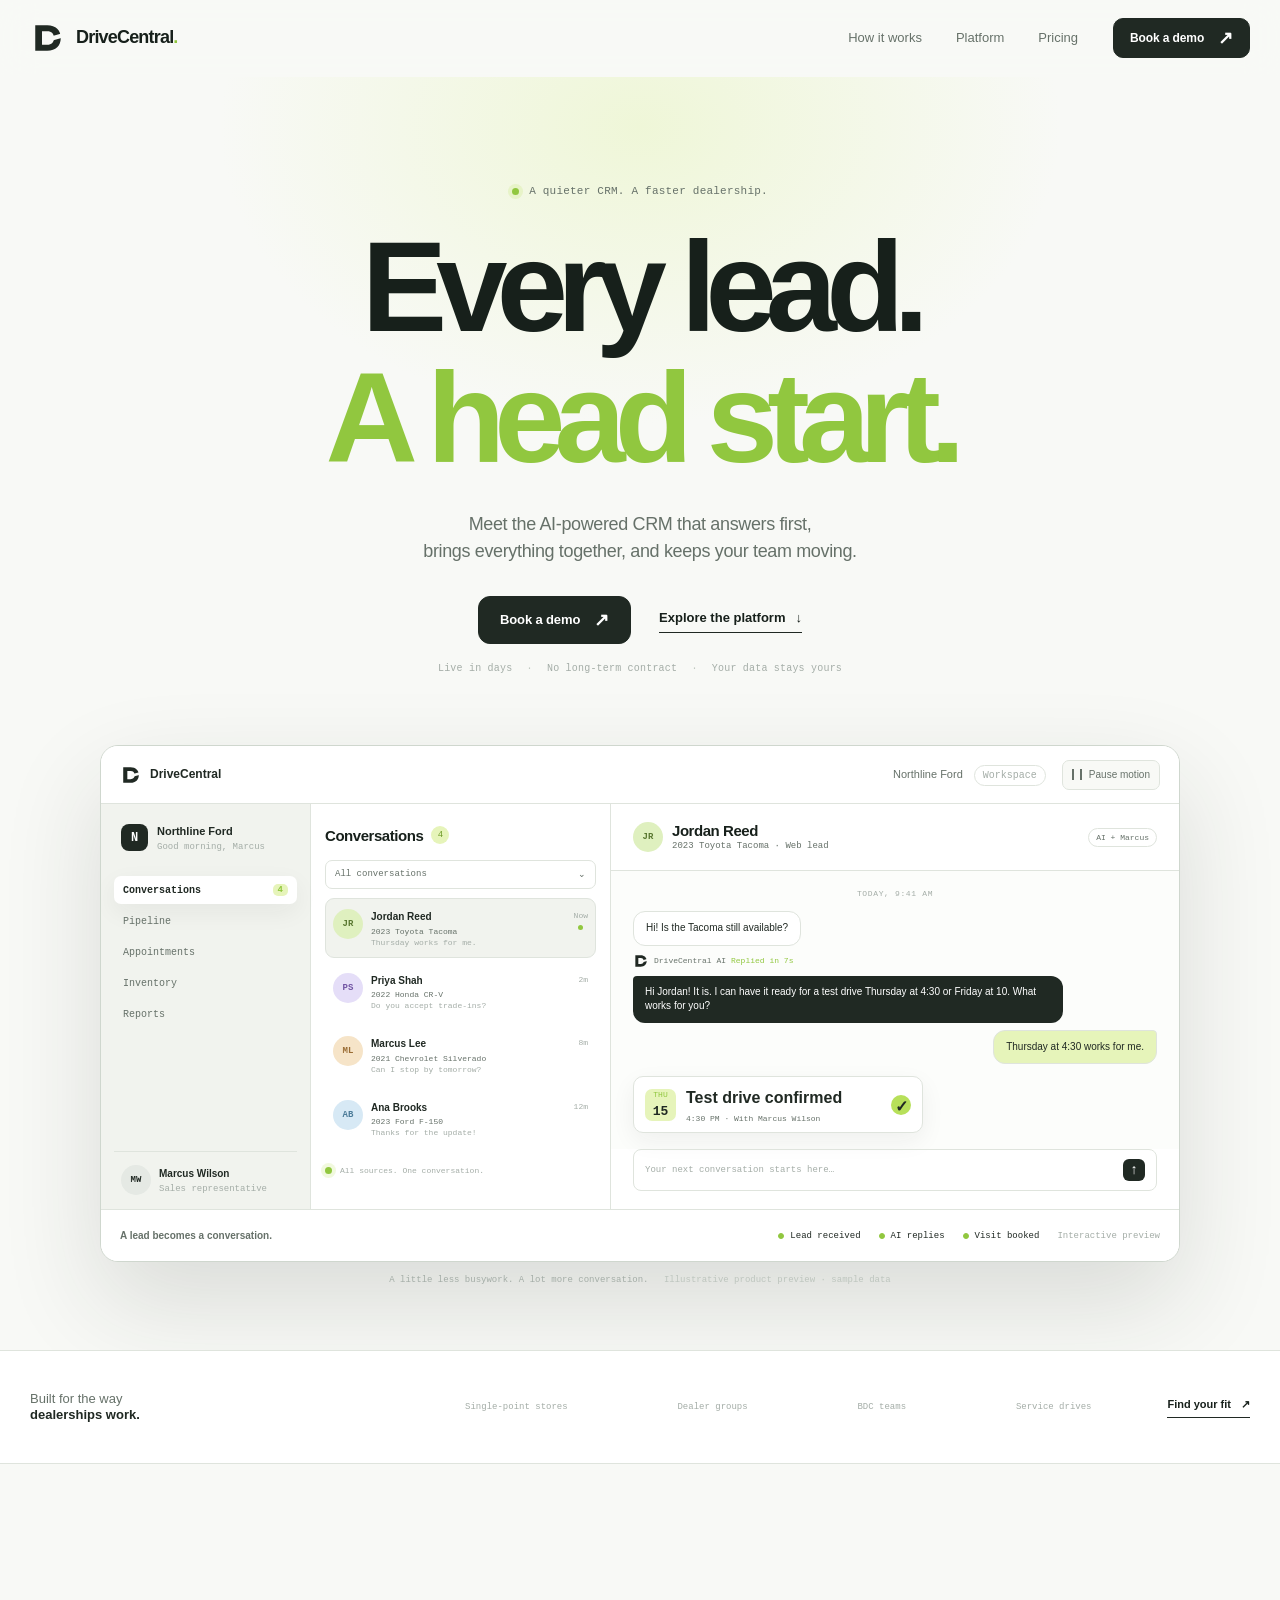
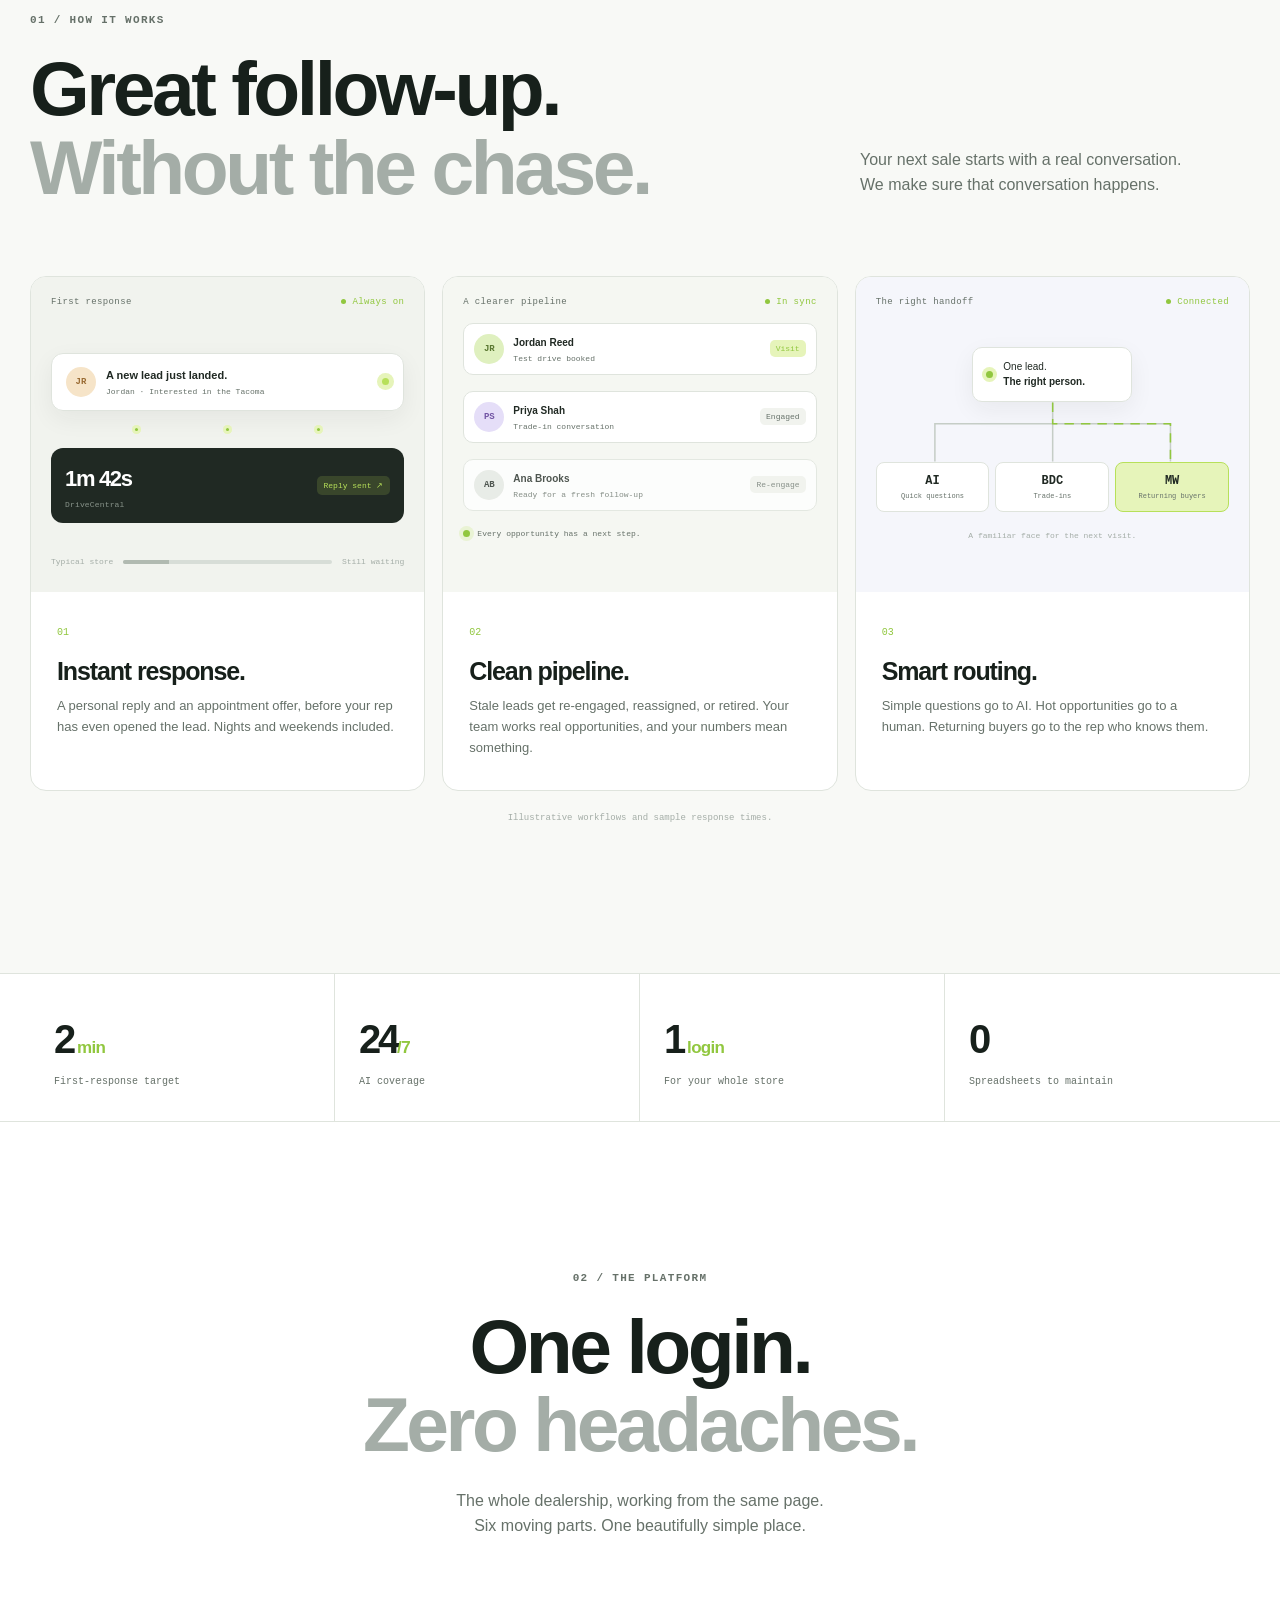
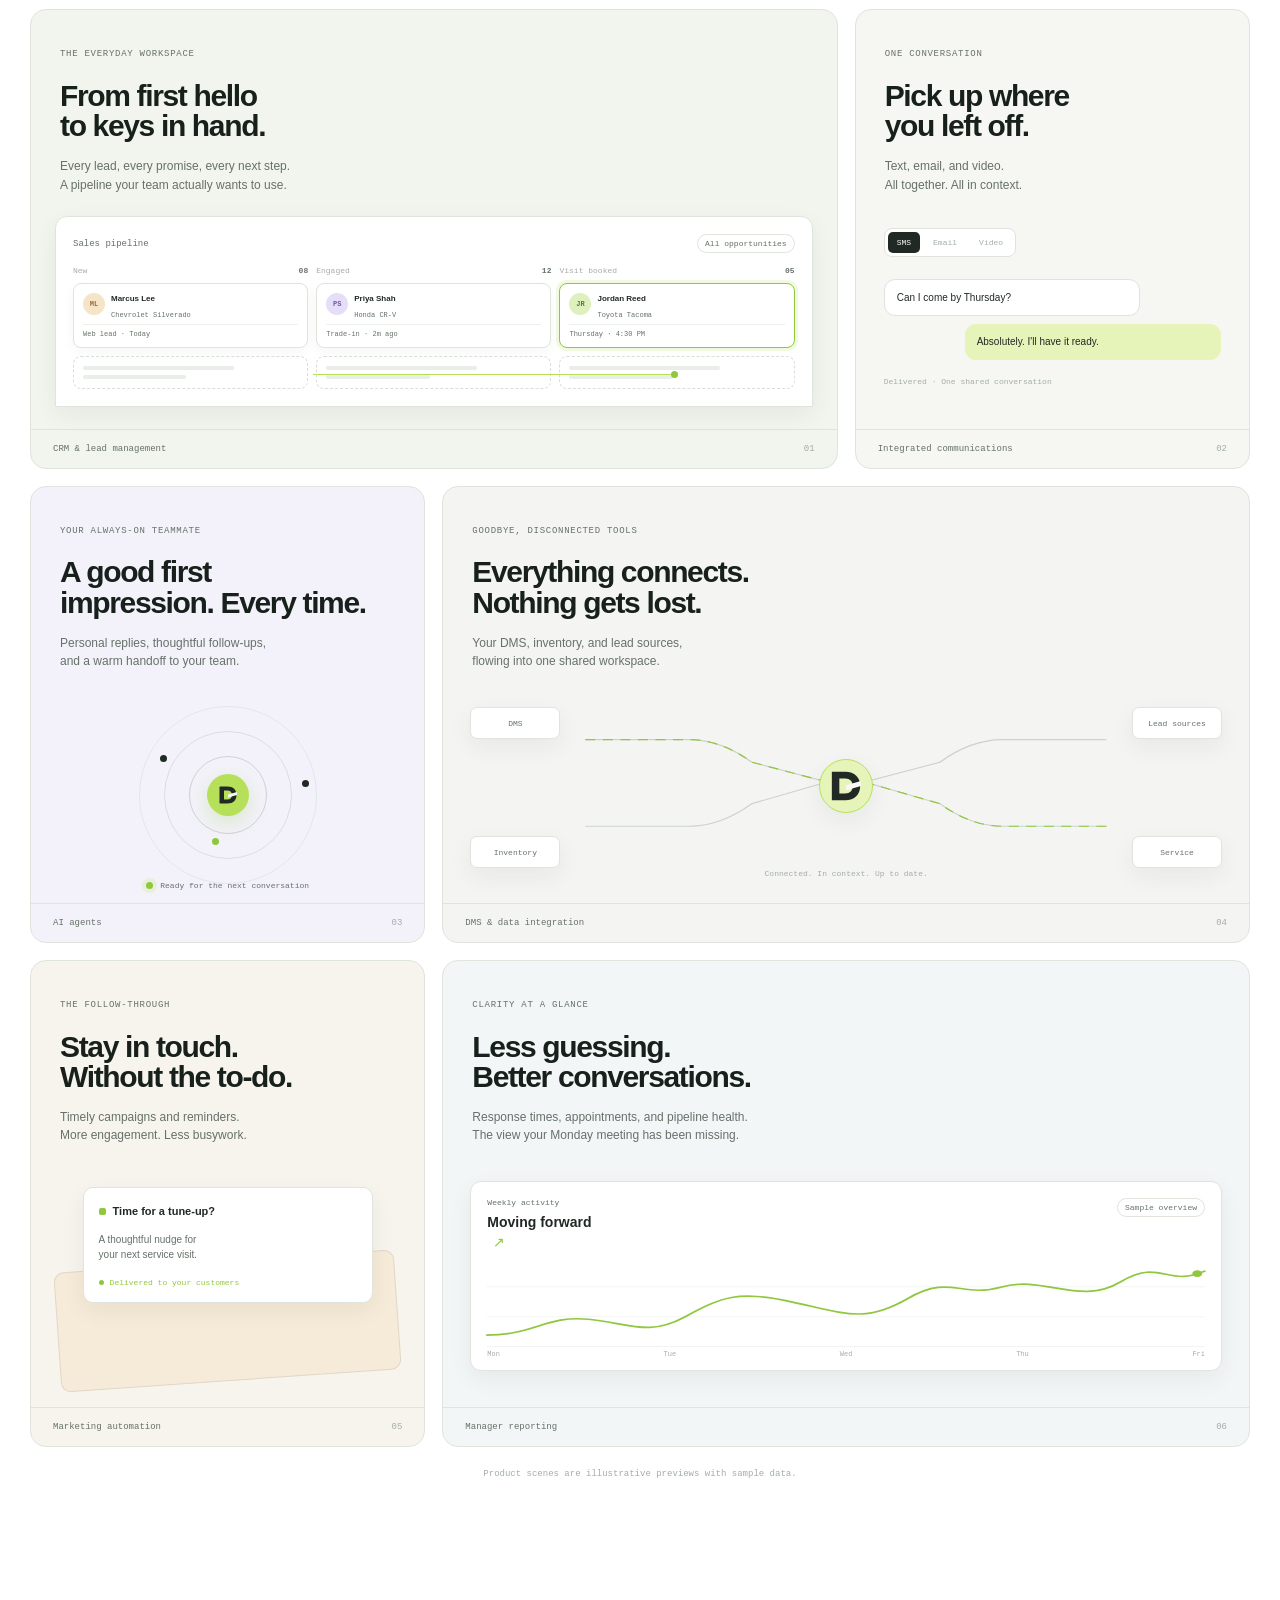
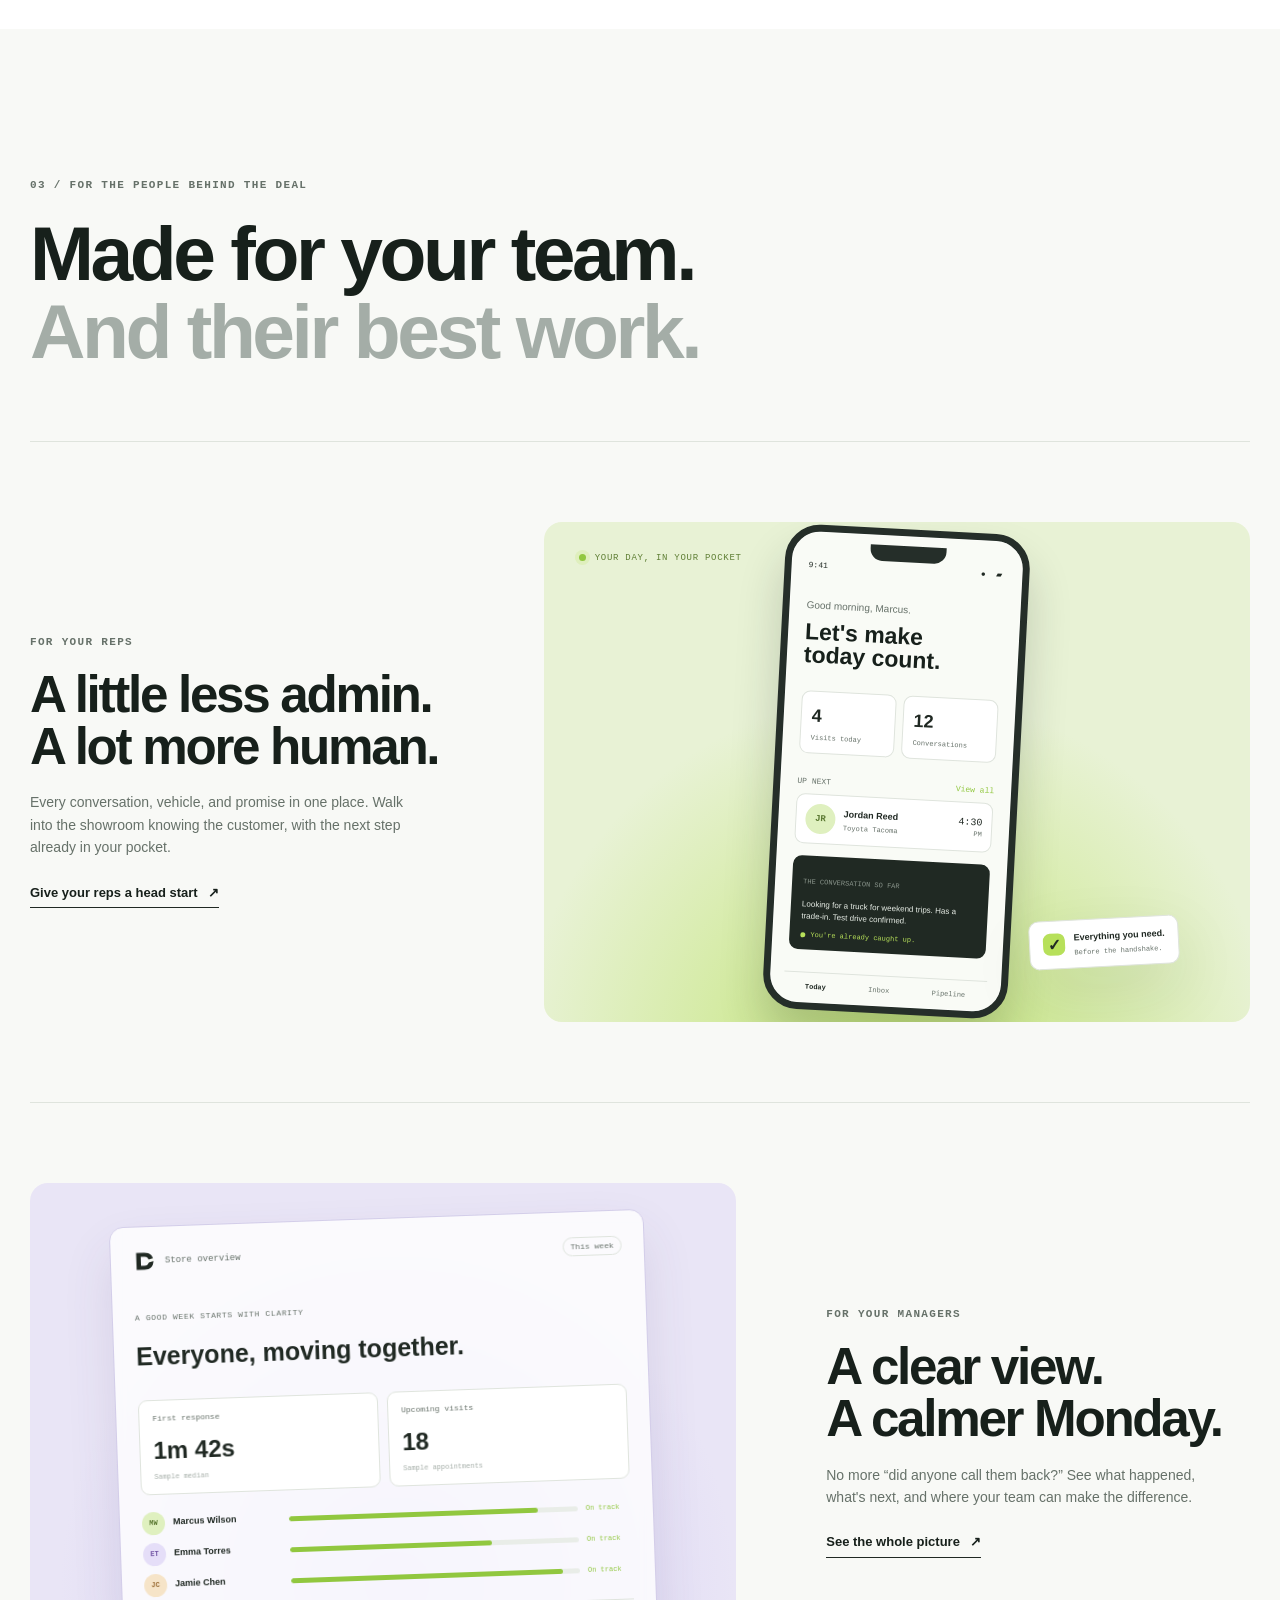
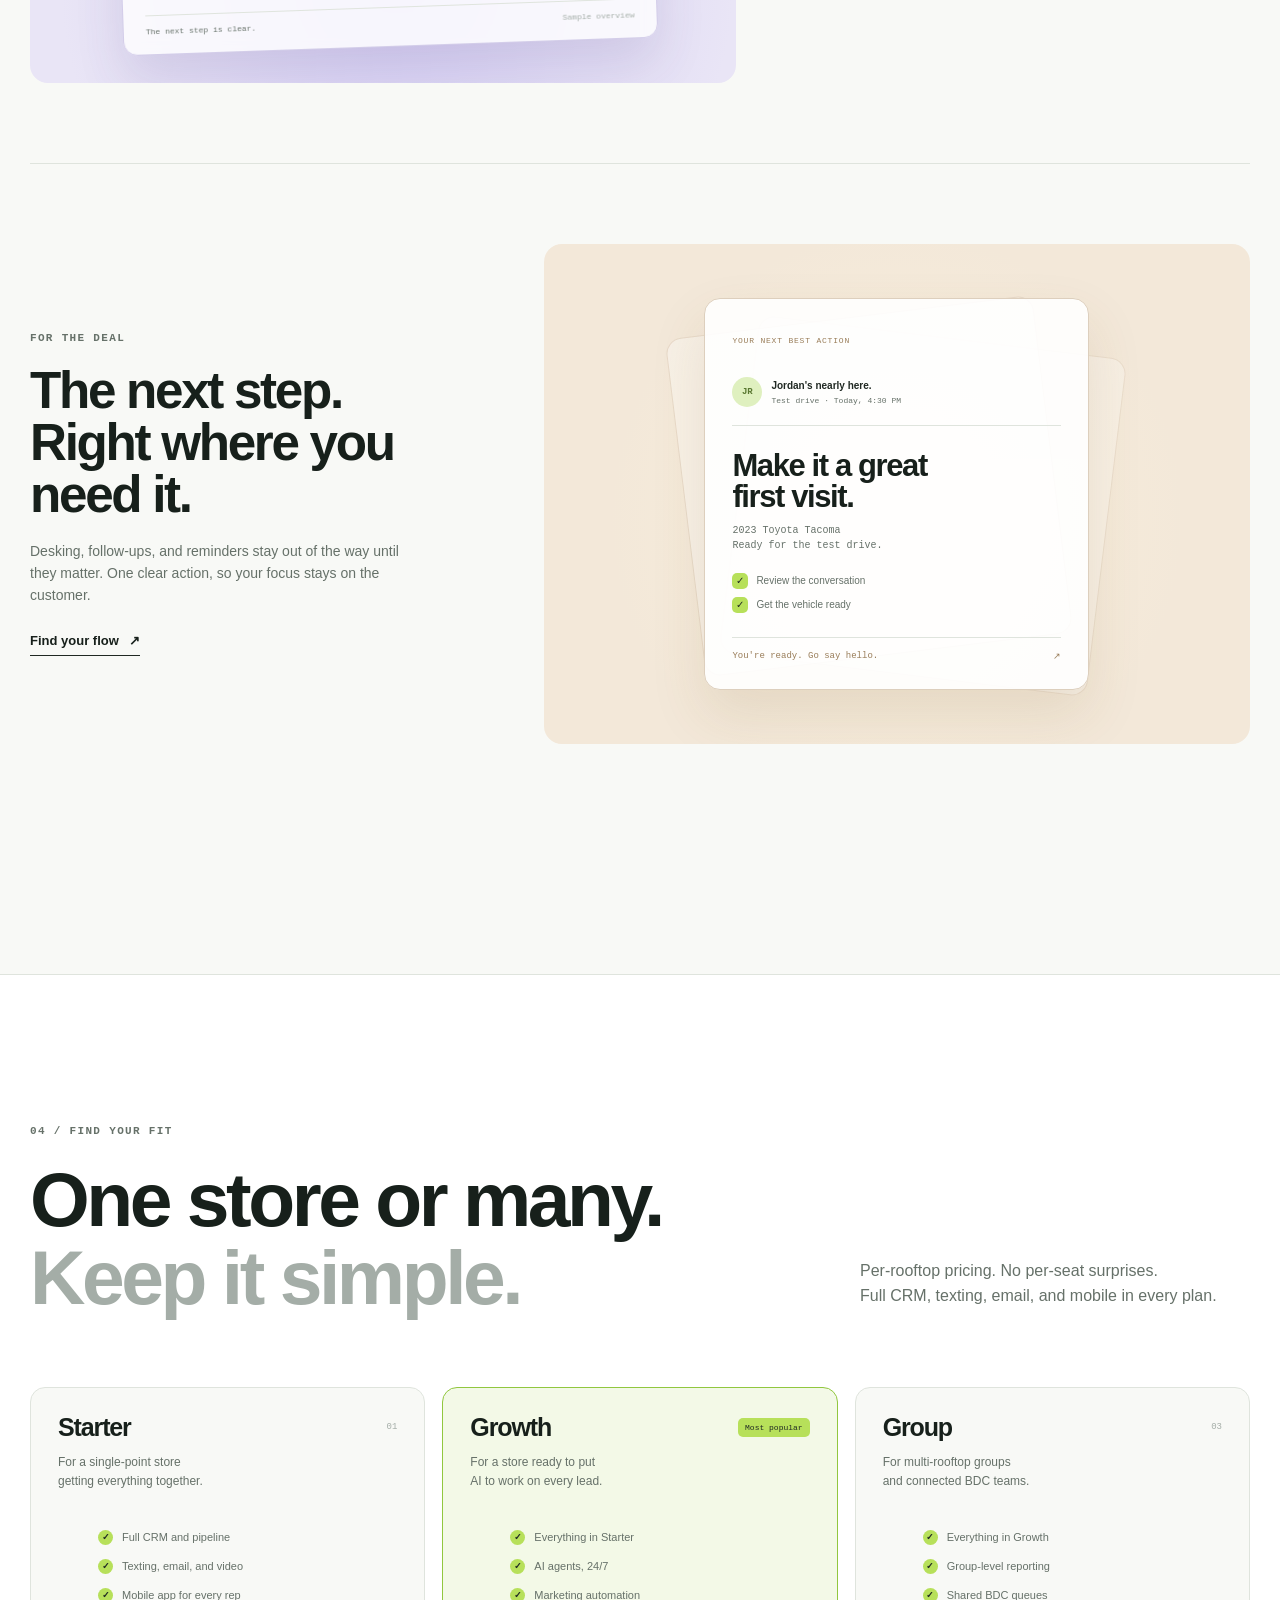
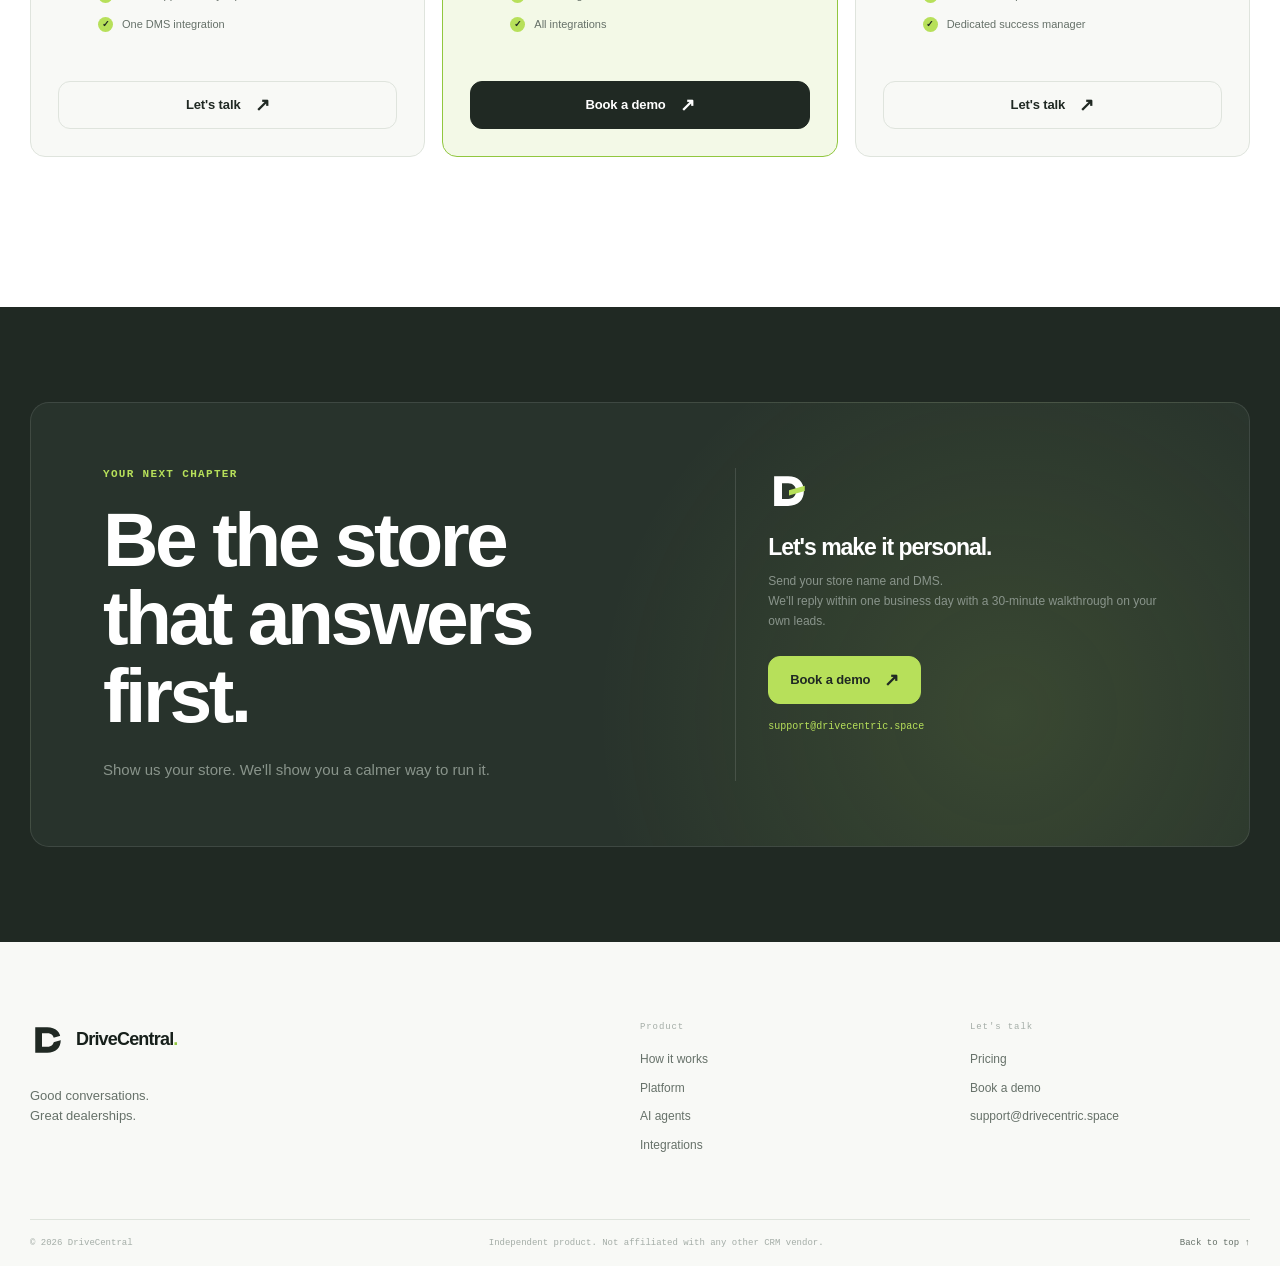
==== commit 24c17481: "Ship the DriveCentral landing redesign. Co-authored-by: Cursor <cursoragent@cursor.com>" ====
--- a/index.html
+++ b/index.html
@@ -1,413 +1,95 @@
 <!doctype html>
 <html lang="en">
 <head>
-  <meta charset="utf-8" />
-  <meta name="viewport" content="width=device-width, initial-scale=1" />
-  <title>DriveCentral — AI-powered CRM for car dealerships</title>
-  <meta name="description" content="DriveCentral is an AI-powered automotive CRM that answers every lead in minutes, keeps your pipeline clean, and routes every opportunity to the right person." />
-  <link rel="icon" href="assets/favicon.svg" type="image/svg+xml" />
-  <link rel="preconnect" href="https://fonts.googleapis.com">
-  <link rel="preconnect" href="https://fonts.gstatic.com" crossorigin>
-  <link href="https://fonts.googleapis.com/css2?family=Lexend:wght@300;400;500;600;700;800&family=JetBrains+Mono:wght@400;500;600;700&display=swap" rel="stylesheet">
-  <link rel="stylesheet" href="styles.css" />
+  <meta charset="utf-8">
+  <meta name="viewport" content="width=device-width, initial-scale=1">
+  <meta name="theme-color" content="#f8f9f6">
+  <title>DriveCentral — A head start on every lead</title>
+  <meta name="description" content="An AI-powered CRM for car dealerships. Answer every lead, bring your conversations together, and give your team a clearer next step.">
+  <link rel="icon" href="assets/favicon.svg" type="image/svg+xml">
+  <link rel="stylesheet" href="styles.css">
 </head>
 <body>
-  <svg width="0" height="0" style="position:absolute" aria-hidden="true">
-    <defs>
-      <linearGradient id="icoGrad" x1="0" y1="0" x2="1" y2="1"><stop offset="0" stop-color="#2563eb"/><stop offset=".55" stop-color="#0891b2"/><stop offset="1" stop-color="#14b8a6"/></linearGradient>
-      <symbol id="i-mail" viewBox="0 0 24 24"><rect x="2" y="4" width="20" height="16" rx="3"/><path d="m22 7-10 7L2 7"/></symbol>
-      <symbol id="i-chat" viewBox="0 0 24 24"><path d="M7.9 20A9 9 0 1 0 4 16.1L2 22z"/></symbol>
-      <symbol id="i-video" viewBox="0 0 24 24"><rect x="3" y="6" width="13" height="12" rx="3"/><path d="m16 10 5-3v10l-5-3"/></symbol>
-      <symbol id="i-phone" viewBox="0 0 24 24"><path d="M22 16.9v3a2 2 0 0 1-2.2 2 19.8 19.8 0 0 1-8.6-3.1 19.5 19.5 0 0 1-6-6A19.8 19.8 0 0 1 2.1 4.2 2 2 0 0 1 4.1 2h3a2 2 0 0 1 2 1.7c.1.9.4 1.8.7 2.6a2 2 0 0 1-.5 2.1L8.1 9.7a16 16 0 0 0 6 6l1.3-1.3a2 2 0 0 1 2.1-.4c.8.3 1.7.6 2.6.7a2 2 0 0 1 1.9 2z"/></symbol>
-      <symbol id="i-zap" viewBox="0 0 24 24"><path d="M13 2 3 14h9l-1 8 10-12h-9l1-8z"/></symbol>
-      <symbol id="i-db" viewBox="0 0 24 24"><ellipse cx="12" cy="5" rx="9" ry="3"/><path d="M3 5v14c0 1.7 4 3 9 3s9-1.3 9-3V5"/><path d="M3 12c0 1.7 4 3 9 3s9-1.3 9-3"/></symbol>
-      <symbol id="i-mega" viewBox="0 0 24 24"><path d="m22 2-7 20-4-9-9-4z"/><path d="M22 2 11 13"/></symbol>
-      <symbol id="i-chart" viewBox="0 0 24 24"><path d="M3 3v18h18"/><path d="m19 9-5 5-4-4-3 3"/></symbol>
-      <symbol id="i-plug" viewBox="0 0 24 24"><path d="M12 22v-5"/><path d="M9 8V2"/><path d="M15 8V2"/><path d="M18 8v5a6 6 0 0 1-12 0V8z"/></symbol>
-      <symbol id="i-spark" viewBox="0 0 24 24"><path d="m12 3 1.9 5.6 5.6 1.9-5.6 1.9L12 18l-1.9-5.6L4.5 10.5l5.6-1.9z"/><path d="M19 2v4M21 4h-4M5 18v4M7 20H3"/></symbol>
-      <symbol id="i-users" viewBox="0 0 24 24"><path d="M16 21v-2a4 4 0 0 0-4-4H6a4 4 0 0 0-4 4v2"/><circle cx="9" cy="7" r="4"/><path d="M22 21v-2a4 4 0 0 0-3-3.9"/><path d="M16 3.1a4 4 0 0 1 0 7.8"/></symbol>
-      <symbol id="i-cal" viewBox="0 0 24 24"><rect x="3" y="4" width="18" height="18" rx="3"/><path d="M16 2v4M8 2v4M3 10h18"/></symbol>
-      <symbol id="i-check" viewBox="0 0 24 24"><path d="m20 6-11 11-5-5"/></symbol>
-      <symbol id="i-route" viewBox="0 0 24 24"><circle cx="6" cy="19" r="3"/><circle cx="18" cy="5" r="3"/><path d="M12 19h4.5a3.5 3.5 0 0 0 0-7h-9a3.5 3.5 0 0 1 0-7H12"/></symbol>
-      <symbol id="i-layers" viewBox="0 0 24 24"><path d="m12 2 9 5-9 5-9-5 9-5z"/><path d="m3 12 9 5 9-5"/><path d="m3 17 9 5 9-5"/></symbol>
-      <symbol id="i-car" viewBox="0 0 24 24"><path d="M5 17h14M3 11l1.5-5A2 2 0 0 1 6.4 4.5h11.2a2 2 0 0 1 1.9 1.5L21 11"/><rect x="2" y="11" width="20" height="7" rx="2"/><circle cx="7" cy="18" r="2"/><circle cx="17" cy="18" r="2"/></symbol>
-    </defs>
-  </svg>
-
-  <a class="skip" href="#top">Skip to main content</a>
-
+  <a class="skip-link" href="#main">Skip to main content</a>
   <header class="site-header" data-header>
     <div class="container header-inner">
-      <a class="brand" href="#top" aria-label="DriveCentral home">
-        <img class="brand-mark" src="assets/logo.svg" alt="" width="34" height="34" aria-hidden="true" />
-        <span class="brand-wordmark">Drive<strong>Central</strong></span>
-      </a>
-      <nav class="main-nav" aria-label="Main navigation">
-        <a href="#how">How it works</a>
-        <a href="#platform">Platform</a>
-        <a href="#pricing">Pricing</a>
-        <a href="#demo">Contact</a>
-      </nav>
-      <div class="header-actions">
-        <a class="btn-pill btn-pill-sm" href="#demo"><span>Book a demo</span></a>
-      </div>
-      <button class="menu-toggle" type="button" aria-label="Open menu" aria-expanded="false" data-menu-toggle><span></span><span></span><span></span></button>
+      <a class="brand" href="#top" aria-label="DriveCentral home"><img src="assets/logo.svg" width="36" height="36" alt=""><span>DriveCentral<span class="brand-period">.</span></span></a>
+      <nav class="main-nav" aria-label="Main navigation"><a href="#how">How it works</a><a href="#platform">Platform</a><a href="#pricing">Pricing</a></nav>
+      <a class="button button-small header-cta" href="#demo">Book a demo <span aria-hidden="true">↗</span></a>
+      <button class="menu-toggle" type="button" aria-label="Open menu" aria-expanded="false" aria-controls="mobile-menu" data-menu-toggle><span></span><span></span></button>
     </div>
+    <nav class="mobile-menu" id="mobile-menu" aria-label="Mobile navigation" hidden inert><a href="#how">How it works</a><a href="#platform">Platform</a><a href="#pricing">Pricing</a><a href="#demo">Book a demo ↗</a></nav>
   </header>
 
-  <aside class="mobile-drawer" aria-hidden="true" data-mobile-drawer>
-    <div class="drawer-card">
-      <a href="#how">How it works</a>
-      <a href="#platform">Platform</a>
-      <a href="#pricing">Pricing</a>
-      <a href="#demo">Contact</a>
-      <a class="btn-pill" href="#demo"><span>Book a demo</span></a>
-    </div>
-  </aside>
+  <main id="main">
+    <section class="hero" id="top" aria-labelledby="hero-title">
+      <div class="container">
+        <p class="hero-kicker"><span class="status-dot" aria-hidden="true"></span> A quieter CRM. A faster dealership.</p>
+        <h1 id="hero-title">Every lead.<br><span class="headline-accent">A head start.</span></h1>
+        <p class="hero-description">Meet the AI-powered CRM that answers first,<br class="desktop-break"> brings everything together, and keeps your team moving.</p>
+        <div class="hero-actions"><a class="button" href="#demo">Book a demo <span aria-hidden="true">↗</span></a><a class="text-link" href="#platform">Explore the platform <span aria-hidden="true">↓</span></a></div>
+        <p class="hero-note">Live in days <span aria-hidden="true">·</span> No long-term contract <span aria-hidden="true">·</span> Your data stays yours</p>
 
-  <main id="top">
-    <!-- ================= HERO ================= -->
-    <section class="hero" aria-labelledby="hero-title">
-      <div class="blueprint" aria-hidden="true"></div>
-      <div class="blueprint-cells" aria-hidden="true" data-cells></div>
-      <div class="radar" aria-hidden="true"><i></i><i></i><i></i><i></i></div>
-      <div class="shapes" aria-hidden="true">
-        <span class="sh sh-square"></span>
-        <span class="sh sh-diamond"></span>
-        <span class="sh sh-dot"></span>
-        <span class="sh sh-half"></span>
-        <span class="sh sh-ring"></span>
-      </div>
-      <img class="hero-knot" src="assets/logo.svg" alt="" aria-hidden="true" />
-
-      <div class="container hero-inner">
-        <h1 id="hero-title" class="hero-h1">
-          <span class="h1-top" data-split>Answer every lead</span>
-          <span class="h1-sub" data-split>before the other store does.</span>
-        </h1>
-        <p class="hero-tag rise d3">AI-powered CRM for car dealerships</p>
-        <div class="hero-cta rise d4">
-          <a class="btn-pill btn-pill-lg" href="#demo"><span>Book a demo</span></a>
-          <p class="hero-note mono">live in days · no long-term contract · your data stays yours</p>
+        <div class="product-window motion-scene" data-hero-demo data-step="2">
+          <div class="window-top"><div class="window-brand"><img src="assets/logo.svg" width="22" height="22" alt=""> DriveCentral</div><span class="window-store">Northline Ford <span class="store-tag">Workspace</span></span><button class="motion-toggle" type="button" data-motion-toggle aria-pressed="false"><span class="pause-symbol" aria-hidden="true"></span><span data-motion-label>Pause motion</span></button></div>
+          <div class="workspace">
+            <aside class="app-sidebar" aria-label="Product preview navigation"><div class="sidebar-store"><span class="store-monogram">N</span><div>Northline Ford<small>Good morning, Marcus</small></div></div><div class="sidebar-nav" aria-hidden="true"><span class="active">Conversations <b>4</b></span><span>Pipeline</span><span>Appointments</span><span>Inventory</span><span>Reports</span></div><div class="sidebar-bottom"><span class="avatar">MW</span><div>Marcus Wilson<small>Sales representative</small></div></div></aside>
+            <div class="lead-panel"><div class="panel-heading"><h2>Conversations</h2><span class="count-badge">4</span></div><div class="lead-filter">All conversations <span aria-hidden="true">⌄</span></div><div class="lead-list" aria-label="Choose a sample conversation">
+              <button class="lead-row selected" type="button" data-lead="0" aria-pressed="true"><span class="avatar pale-green">JR</span><span class="lead-details"><b>Jordan Reed</b><small>2023 Toyota Tacoma</small><span>Thursday works for me.</span></span><span class="lead-time">Now<i></i></span></button>
+              <button class="lead-row" type="button" data-lead="1" aria-pressed="false"><span class="avatar pale-violet">PS</span><span class="lead-details"><b>Priya Shah</b><small>2022 Honda CR-V</small><span>Do you accept trade-ins?</span></span><span class="lead-time">2m</span></button>
+              <button class="lead-row" type="button" data-lead="2" aria-pressed="false"><span class="avatar pale-sand">ML</span><span class="lead-details"><b>Marcus Lee</b><small>2021 Chevrolet Silverado</small><span>Can I stop by tomorrow?</span></span><span class="lead-time">8m</span></button>
+              <button class="lead-row" type="button" data-lead="3" aria-pressed="false"><span class="avatar pale-blue">AB</span><span class="lead-details"><b>Ana Brooks</b><small>2023 Ford F-150</small><span>Thanks for the update!</span></span><span class="lead-time">12m</span></button>
+            </div><p class="lead-panel-note"><span class="status-dot" aria-hidden="true"></span> All sources. One conversation.</p></div>
+            <div class="conversation-panel"><div class="conversation-heading"><span class="avatar pale-green" data-customer-initials>JR</span><div><h2 data-customer-name>Jordan Reed</h2><small data-customer-vehicle>2023 Toyota Tacoma · Web lead</small></div><span class="pill small">AI + Marcus</span></div><div class="conversation-body"><div class="conversation-day">TODAY, 9:41 AM</div><div class="bubble customer" data-customer-question>Hi! Is the Tacoma still available?</div><div class="message-meta"><img src="assets/logo.svg" width="16" height="16" alt=""> DriveCentral AI <span>Replied in 7s</span></div><div class="bubble agent" data-agent-reply>Hi Jordan! It is. I can have it ready for a test drive Thursday at 4:30 or Friday at 10. What works for you?</div><div class="bubble customer reply" data-customer-reply>Thursday at 4:30 works for me.</div><div class="appointment-card"><span class="appointment-day">THU<b>15</b></span><div><b data-appointment-title>Test drive confirmed</b><small data-appointment-detail>4:30 PM · With Marcus Wilson</small></div><span class="confirmation-mark" aria-label="Confirmed">✓</span></div></div><div class="composer"><span>Your next conversation starts here…</span><span class="send-button" aria-hidden="true">↑</span></div></div>
+          </div>
+          <div class="demo-timeline"><span class="timeline-label">A lead becomes a conversation.</span><div class="timeline-steps"><span data-timeline-step="0"><i></i>Lead received</span><span data-timeline-step="1"><i></i>AI replies</span><span data-timeline-step="2"><i></i>Visit booked</span></div><span class="sample-label">Interactive preview</span></div>
         </div>
-
-        <div class="hero-card rise d5" data-tilt>
-          <div class="hx-head">
-            <span class="hx-live"><i></i>Live lead feed</span>
-            <span class="hx-store mono">northline-ford · all sources</span>
-          </div>
-          <div class="hx-feed" data-feed aria-live="polite"></div>
-          <div class="hx-foot">
-            <span class="mono">median first response</span>
-            <b class="mono grad-text" data-count="102" data-format="time">0s</b>
-          </div>
-        </div>
+        <p class="preview-caption">A little less busywork. A lot more conversation. <span>Illustrative product preview · sample data</span></p>
       </div>
     </section>
 
-    <!-- ================= MARQUEE ================= -->
-    <section class="marquee-band" aria-label="Who DriveCentral is for">
-      <div class="marquee mask-x">
-        <div class="marquee-track mono">
-          <span>Single-point stores</span><span>Franchise dealers</span><span>Regional groups</span><span>BDC teams</span><span>Used-car superstores</span><span>Internet departments</span><span>Service drives</span>
-          <span aria-hidden="true">Single-point stores</span><span aria-hidden="true">Franchise dealers</span><span aria-hidden="true">Regional groups</span><span aria-hidden="true">BDC teams</span><span aria-hidden="true">Used-car superstores</span><span aria-hidden="true">Internet departments</span><span aria-hidden="true">Service drives</span>
-        </div>
+    <section class="audience-band" aria-label="Who DriveCentral is for"><div class="container audience-inner"><span>Built for the way<br><b>dealerships work.</b></span><div><span>Single-point stores</span><span>Dealer groups</span><span>BDC teams</span><span>Service drives</span></div><a class="text-link" href="#demo">Find your fit <span aria-hidden="true">↗</span></a></div></section>
+
+    <section class="section how-section" id="how" aria-labelledby="how-title"><div class="container">
+      <div class="section-heading split-heading"><div><p class="eyebrow">01 / HOW IT WORKS</p><h2 id="how-title">Great follow-up.<br><span class="muted-heading">Without the chase.</span></h2></div><p>Your next sale starts with a real conversation.<br>We make sure that conversation happens.</p></div>
+      <div class="how-grid">
+        <article class="how-card"><div class="how-visual response-scene motion-scene" role="img" aria-label="An incoming lead receives an AI response while the typical store is still waiting"><div class="scene-top"><span>First response</span><span class="scene-live">Always on</span></div><div class="response-document"><span class="avatar pale-sand">JR</span><div><b>A new lead just landed.</b><small>Jordan · Interested in the Tacoma</small></div><span class="document-dot"></span></div><div class="response-connector" aria-hidden="true"><i></i><i></i><i></i></div><div class="response-result"><span class="response-time">1m 42s<span>DriveCentral</span></span><span class="response-stamp">Reply sent ↗</span></div><div class="comparison-line"><span>Typical store</span><div><i></i></div><span>Still waiting</span></div></div><div class="feature-copy"><span class="feature-number">01</span><h3>Instant response.</h3><p>A personal reply and an appointment offer, before your rep has even opened the lead. Nights and weekends included.</p></div></article>
+        <article class="how-card"><div class="how-visual pipeline-scene motion-scene" role="img" aria-label="A pipeline shows active conversations and moves a stale lead into a follow-up queue"><div class="scene-top"><span>A clearer pipeline</span><span class="scene-live">In sync</span></div><div class="pipeline-item"><span class="avatar pale-green">JR</span><div><b>Jordan Reed</b><small>Test drive booked</small></div><span class="mini-status">Visit</span></div><div class="pipeline-item"><span class="avatar pale-violet">PS</span><div><b>Priya Shah</b><small>Trade-in conversation</small></div><span class="mini-status neutral">Engaged</span></div><div class="pipeline-item stale-item"><span class="avatar">AB</span><div><b>Ana Brooks</b><small>Ready for a fresh follow-up</small></div><span class="mini-status neutral">Re-engage</span></div><div class="pipeline-footer"><span class="status-dot" aria-hidden="true"></span> Every opportunity has a next step.</div></div><div class="feature-copy"><span class="feature-number">02</span><h3>Clean pipeline.</h3><p>Stale leads get re-engaged, reassigned, or retired. Your team works real opportunities, and your numbers mean something.</p></div></article>
+        <article class="how-card"><div class="how-visual routing-scene motion-scene" role="img" aria-label="A lead is matched to the AI, BDC, or a representative depending on the conversation"><div class="scene-top"><span>The right handoff</span><span class="scene-live">Connected</span></div><div class="routing-source"><span class="routing-source-dot"></span><span>One lead.<br><b>The right person.</b></span></div><div class="routing-branches" aria-hidden="true"><svg viewBox="0 0 300 50"><path d="M150 0V18H50V50M150 18V50M150 18H250V50"/><path class="routing-trace" d="M150 0V18H250V50"/></svg></div><div class="routing-destinations"><div><span class="destination-label">AI</span><small>Quick questions</small></div><div><span class="destination-label">BDC</span><small>Trade-ins</small></div><div class="destination-active"><span class="destination-label">MW</span><small>Returning buyers</small></div></div><div class="routing-footer">A familiar face for the next visit.</div></div><div class="feature-copy"><span class="feature-number">03</span><h3>Smart routing.</h3><p>Simple questions go to AI. Hot opportunities go to a human. Returning buyers go to the rep who knows them.</p></div></article>
       </div>
-    </section>
+      <p class="section-footnote">Illustrative workflows and sample response times.</p>
+    </div></section>
 
-    <!-- ================= THREE ================= -->
-    <section class="three section-pad" id="how">
-      <div class="container">
-        <div class="section-heading centered reveal">
-          <p class="eyebrow mono">How it works</p>
-          <h2><span class="grad-text">Instant response.</span><br>Clean pipeline.<br>Smart routing.</h2>
-          <p>Three things legacy CRMs never got right. DriveCentral does them automatically, for every lead, every day.</p>
-        </div>
+    <section class="metrics-section" aria-label="Platform goals"><div class="container metrics-grid"><div><strong>2<span> min</span></strong><p>First-response target</p></div><div><strong>24<span>/7</span></strong><p>AI coverage</p></div><div><strong>1<span> login</span></strong><p>For your whole store</p></div><div><strong>0</strong><p>Spreadsheets to maintain</p></div></div></section>
 
-        <div class="three-grid">
-          <!-- RACE -->
-          <article class="th-card tint-blue reveal" style="--i:0">
-            <div class="th-ui mono">
-              <div class="ui-head"><span class="ui-dot"></span>Response race<span class="ui-right">per lead</span></div>
-              <div class="ui-lead">
-                <span class="ui-lead-txt">new lead · 2023 Tacoma · web form</span><i class="caret"></i>
-                <div class="ui-progress"><i></i></div>
-              </div>
-              <div class="race-row">
-                <span class="race-label">DriveCentral</span>
-                <div class="race-bar"><i class="race-fill fast"></i></div>
-                <b class="race-t fast-t">1m 42s</b>
-              </div>
-              <div class="race-row">
-                <span class="race-label">Typical store</span>
-                <div class="race-bar"><i class="race-fill slow"></i></div>
-                <b class="race-t slow-t">4h 12m</b>
-              </div>
-              <div class="ui-foot"><span class="grad-text">AI replied · appointment offered</span></div>
-            </div>
-            <div class="th-copy">
-              <span class="th-ico"><svg><use href="#i-zap"/></svg></span>
-              <h3>We answer in minutes</h3>
-              <p>A new lead gets a personal reply and an appointment offer before a rep has even seen it. Nights and weekends included.</p>
-            </div>
-          </article>
+    <section class="section platform-section" id="platform" aria-labelledby="platform-title"><div class="container">
+      <div class="section-heading centered"><p class="eyebrow">02 / THE PLATFORM</p><h2 id="platform-title">One login.<br><span class="muted-heading">Zero headaches.</span></h2><p>The whole dealership, working from the same page.<br>Six moving parts. One beautifully simple place.</p></div>
+      <div class="platform-grid">
+        <article class="platform-card card-wide crm-card"><div class="card-copy"><span class="card-category">THE EVERYDAY WORKSPACE</span><h3>From first hello<br>to keys in hand.</h3><p>Every lead, every promise, every next step.<br>A pipeline your team actually wants to use.</p></div><div class="crm-scene motion-scene" role="img" aria-label="A dealership pipeline with a sample opportunity progressing from a new lead to a booked visit"><div class="mini-window-heading"><span>Sales pipeline</span><span class="pill small">All opportunities</span></div><div class="kanban-grid"><div class="kanban-column"><span class="kanban-label">New <b>08</b></span><div class="deal-card"><span class="avatar pale-sand">ML</span><b>Marcus Lee</b><small>Chevrolet Silverado</small><span class="deal-source">Web lead · Today</span></div><div class="deal-skeleton"><i></i><i></i></div></div><div class="kanban-column"><span class="kanban-label">Engaged <b>12</b></span><div class="deal-card"><span class="avatar pale-violet">PS</span><b>Priya Shah</b><small>Honda CR-V</small><span class="deal-source">Trade-in · 2m ago</span></div><div class="deal-skeleton"><i></i><i></i></div></div><div class="kanban-column"><span class="kanban-label">Visit booked <b>05</b></span><div class="deal-card active-deal"><span class="avatar pale-green">JR</span><b>Jordan Reed</b><small>Toyota Tacoma</small><span class="deal-source">Thursday · 4:30 PM</span></div><div class="deal-skeleton"><i></i><i></i></div></div></div><div class="pipeline-path" aria-hidden="true"><span></span></div></div><div class="card-footer"><span>CRM &amp; lead management</span><span aria-hidden="true">01</span></div></article>
+        <article class="platform-card communications-card"><div class="card-copy"><span class="card-category">ONE CONVERSATION</span><h3>Pick up where<br>you left off.</h3><p>Text, email, and video.<br>All together. All in context.</p></div><div class="communications-scene motion-scene"><div class="channel-switch" aria-label="Preview a communication channel"><button type="button" aria-pressed="true" data-channel="sms">SMS</button><button type="button" aria-pressed="false" data-channel="email">Email</button><button type="button" aria-pressed="false" data-channel="video">Video</button></div><div class="channel-message incoming" data-channel-incoming>Can I come by Thursday?</div><div class="channel-message outgoing" data-channel-outgoing>Absolutely. I'll have it ready.</div><p class="channel-detail" data-channel-detail>Delivered · One shared conversation</p></div><div class="card-footer"><span>Integrated communications</span><span aria-hidden="true">02</span></div></article>
+        <article class="platform-card ai-card" id="ai-agents"><div class="card-copy"><span class="card-category">YOUR ALWAYS-ON TEAMMATE</span><h3>A good first<br>impression. Every time.</h3><p>Personal replies, thoughtful follow-ups,<br>and a warm handoff to your team.</p></div><div class="ai-scene motion-scene" role="img" aria-label="An AI agent is ready to respond around the clock"><div class="agent-orbit" aria-hidden="true"><div class="orbit-ring ring-one"></div><div class="orbit-ring ring-two"></div><div class="orbit-ring ring-three"></div><img src="assets/logo.svg" width="42" height="42" alt=""><span class="orbit-point point-one"></span><span class="orbit-point point-two"></span><span class="orbit-point point-three"></span></div><span class="agent-state"><span class="status-dot"></span> Ready for the next conversation</span></div><div class="card-footer"><span>AI agents</span><span aria-hidden="true">03</span></div></article>
+        <article class="platform-card card-wide data-card" id="integrations"><div class="card-copy"><span class="card-category">GOODBYE, DISCONNECTED TOOLS</span><h3>Everything connects.<br>Nothing gets lost.</h3><p>Your DMS, inventory, and lead sources,<br>flowing into one shared workspace.</p></div><div class="integration-scene motion-scene" role="img" aria-label="DMS, inventory, lead sources, and service data connect to the DriveCentral workspace"><svg class="connection-lines" viewBox="0 0 600 170" aria-hidden="true" preserveAspectRatio="none"><path d="M92 40H175Q200 40 225 64L285 85M92 132H175Q200 132 225 108L285 85M508 40H425Q400 40 375 64L315 85M508 132H425Q400 132 375 108L315 85"/><path class="data-trace" d="M92 40H175Q200 40 225 64L285 85M508 132H425Q400 132 375 108L315 85"/></svg><span class="integration-node node-dms">DMS</span><span class="integration-node node-inventory">Inventory</span><span class="integration-hub"><img src="assets/logo.svg" width="40" height="40" alt=""></span><span class="integration-node node-leads">Lead sources</span><span class="integration-node node-service">Service</span><span class="connection-note">Connected. In context. Up to date.</span></div><div class="card-footer"><span>DMS &amp; data integration</span><span aria-hidden="true">04</span></div></article>
+        <article class="platform-card marketing-card"><div class="card-copy"><span class="card-category">THE FOLLOW-THROUGH</span><h3>Stay in touch.<br>Without the to-do.</h3><p>Timely campaigns and reminders.<br>More engagement. Less busywork.</p></div><div class="marketing-scene motion-scene" role="img" aria-label="A personalized service reminder is queued and delivered"><div class="campaign-card"><div><span class="campaign-marker"></span><b>Time for a tune-up?</b></div><p>A thoughtful nudge for<br>your next service visit.</p><span class="campaign-status"><i></i> Delivered to your customers</span></div><div class="campaign-underlay"></div></div><div class="card-footer"><span>Marketing automation</span><span aria-hidden="true">05</span></div></article>
+        <article class="platform-card card-wide reporting-card"><div class="card-copy"><span class="card-category">CLARITY AT A GLANCE</span><h3>Less guessing.<br>Better conversations.</h3><p>Response times, appointments, and pipeline health.<br>The view your Monday meeting has been missing.</p></div><div class="reporting-scene motion-scene" role="img" aria-label="An illustrative weekly activity chart with visits, conversations, and follow-up"><div class="report-summary"><div><span>Weekly activity</span><b>Moving forward<span class="trend-mark">↗</span></b></div><span class="pill small">Sample overview</span></div><div class="report-chart"><svg viewBox="0 0 580 100" aria-hidden="true" preserveAspectRatio="none"><path class="chart-grid" d="M0 24H580M0 60H580M0 96H580"/><path class="chart-line" d="M0 82C38 82 48 58 82 63S130 84 160 60S202 28 246 42S305 68 340 38S382 38 416 24S480 47 512 18S550 25 580 5"/><circle class="chart-end" cx="574" cy="8" r="4"/></svg><div class="chart-days"><span>Mon</span><span>Tue</span><span>Wed</span><span>Thu</span><span>Fri</span></div></div></div><div class="card-footer"><span>Manager reporting</span><span aria-hidden="true">06</span></div></article>
+      </div><p class="section-footnote">Product scenes are illustrative previews with sample data.</p>
+    </div></section>
 
-          <!-- PIPELINE -->
-          <article class="th-card tint-mint reveal" style="--i:1">
-            <div class="th-ui mono">
-              <div class="ui-head"><span class="ui-dot"></span>Pipeline<span class="ui-right"><b class="grad-text">148</b> active</span></div>
-              <ul class="pipe-rows">
-                <li><span class="sq"></span>Jordan R. · Tacoma<span class="pbar"><i style="--w:70%"></i></span><em>visit</em></li>
-                <li><span class="sq"></span>Priya S. · CR-V<span class="pbar"><i style="--w:40%"></i></span><em>engaged</em></li>
-                <li><span class="sq"></span>Marcus L. · Silverado<span class="pbar"><i style="--w:85%"></i></span><em>proposal</em></li>
-                <li class="stale"><span class="sq"></span>Ana B. · F-150<span class="pbar"><i style="--w:15%"></i></span><em>32 days</em></li>
-                <li class="stale"><span class="sq"></span>Chris D. · Civic<span class="pbar"><i style="--w:10%"></i></span><em>41 days</em></li>
-              </ul>
-              <div class="pipe-paged">paged out · 2 stale leads reassigned<span class="strike">+2 ghosts</span></div>
-              <div class="ui-foot">next follow-up sends <b class="grad-text">09:00</b></div>
-            </div>
-            <div class="th-copy">
-              <span class="th-ico"><svg><use href="#i-layers"/></svg></span>
-              <h3>We keep the pipeline honest</h3>
-              <p>Stale leads don't pile up. They get re-engaged, reassigned or retired automatically, so your numbers mean something.</p>
-            </div>
-          </article>
+    <section class="section people-section" aria-labelledby="people-title"><div class="container"><div class="section-heading"><p class="eyebrow">03 / FOR THE PEOPLE BEHIND THE DEAL</p><h2 id="people-title">Made for your team.<br><span class="muted-heading">And their best work.</span></h2></div>
+      <article class="people-row" id="reps"><div class="people-copy"><p class="eyebrow">FOR YOUR REPS</p><h3>A little less admin.<br>A lot more human.</h3><p>Every conversation, vehicle, and promise in one place. Walk into the showroom knowing the customer, with the next step already in your pocket.</p><a class="text-link" href="#demo">Give your reps a head start <span aria-hidden="true">↗</span></a></div><div class="people-visual rep-visual"><div class="rep-caption"><span class="status-dot"></span> YOUR DAY, IN YOUR POCKET</div><div class="phone-device"><div class="phone-island" aria-hidden="true"></div><div class="phone-time">9:41 <span>● ▰</span></div><div class="phone-heading"><span>Good morning, Marcus.</span><b>Let's make<br>today count.</b></div><div class="phone-summary"><div><b>4</b><span>Visits today</span></div><div><b>12</b><span>Conversations</span></div></div><div class="phone-section-label">UP NEXT <span>View all</span></div><div class="phone-visit"><span class="avatar pale-green">JR</span><div><b>Jordan Reed</b><small>Toyota Tacoma</small></div><span>4:30<small>PM</small></span></div><div class="phone-context"><span>THE CONVERSATION SO FAR</span><p>Looking for a truck for weekend trips. Has a trade-in. Test drive confirmed.</p><div><i></i> You're already caught up.</div></div><div class="phone-bottom" aria-hidden="true"><b>Today</b><span>Inbox</span><span>Pipeline</span></div></div><div class="floating-note"><span class="note-check">✓</span><div><b>Everything you need.</b><span>Before the handshake.</span></div></div></div></article>
+      <article class="people-row people-row-reverse"><div class="people-copy"><p class="eyebrow">FOR YOUR MANAGERS</p><h3>A clear view.<br>A calmer Monday.</h3><p>No more “did anyone call them back?” See what happened, what's next, and where your team can make the difference.</p><a class="text-link" href="#platform">See the whole picture <span aria-hidden="true">↗</span></a></div><div class="people-visual manager-visual"><div class="manager-preview"><div class="manager-preview-head"><img src="assets/logo.svg" width="24" height="24" alt=""><span>Store overview</span><span class="pill small">This week</span></div><div class="manager-title"><small>A GOOD WEEK STARTS WITH CLARITY</small><b>Everyone, moving together.</b></div><div class="manager-metrics"><div><span>First response</span><b>1m 42s</b><small>Sample median</small></div><div><span>Upcoming visits</span><b>18</b><small>Sample appointments</small></div></div><div class="manager-team"><div><span class="avatar pale-green">MW</span><b>Marcus Wilson</b><span class="team-meter"><i style="--progress:.86"></i></span><small>On track</small></div><div><span class="avatar pale-violet">ET</span><b>Emma Torres</b><span class="team-meter"><i style="--progress:.7"></i></span><small>On track</small></div><div><span class="avatar pale-sand">JC</span><b>Jamie Chen</b><span class="team-meter"><i style="--progress:.94"></i></span><small>On track</small></div></div><div class="manager-foot">The next step is clear. <span>Sample overview</span></div></div></div></article>
+      <article class="people-row"><div class="people-copy"><p class="eyebrow">FOR THE DEAL</p><h3>The next step.<br>Right where you need it.</h3><p>Desking, follow-ups, and reminders stay out of the way until they matter. One clear action, so your focus stays on the customer.</p><a class="text-link" href="#demo">Find your flow <span aria-hidden="true">↗</span></a></div><div class="people-visual deal-visual"><div class="focus-backing backing-one"></div><div class="focus-backing backing-two"></div><div class="focus-card"><span class="focus-eyebrow">YOUR NEXT BEST ACTION</span><div class="focus-person"><span class="avatar pale-green">JR</span><div><b>Jordan's nearly here.</b><small>Test drive · Today, 4:30 PM</small></div></div><h4>Make it a great<br>first visit.</h4><p>2023 Toyota Tacoma<br>Ready for the test drive.</p><div class="focus-task"><span>✓</span> Review the conversation</div><div class="focus-task"><span>✓</span> Get the vehicle ready</div><div class="focus-action">You're ready. Go say hello. <span aria-hidden="true">↗</span></div></div></div></article>
+    </div></section>
 
-          <!-- ROUTING -->
-          <article class="th-card tint-lav reveal" style="--i:2">
-            <div class="th-ui mono">
-              <div class="ui-head"><span class="ui-dot"></span>Lead routing<span class="ui-right">per lead</span></div>
-              <div class="route-grid">
-                <div class="route-col-h"></div>
-                <div class="route-col-h c-ai">AI</div>
-                <div class="route-col-h c-bdc">BDC</div>
-                <div class="route-col-h c-rep">Rep</div>
+    <section class="section pricing-section" id="pricing" aria-labelledby="pricing-title"><div class="container"><div class="section-heading split-heading"><div><p class="eyebrow">04 / FIND YOUR FIT</p><h2 id="pricing-title">One store or many.<br><span class="muted-heading">Keep it simple.</span></h2></div><p>Per-rooftop pricing. No per-seat surprises.<br>Full CRM, texting, email, and mobile in every plan.</p></div><div class="pricing-grid">
+      <article class="price-card"><div class="plan-heading"><h3>Starter</h3><span>01</span></div><p>For a single-point store<br>getting everything together.</p><ul><li>Full CRM and pipeline</li><li>Texting, email, and video</li><li>Mobile app for every rep</li><li>One DMS integration</li></ul><a class="button button-outline" href="#demo">Let's talk <span aria-hidden="true">↗</span></a></article>
+      <article class="price-card featured"><div class="plan-heading"><h3>Growth</h3><span class="popular-tag">Most popular</span></div><p>For a store ready to put<br>AI to work on every lead.</p><ul><li>Everything in Starter</li><li>AI agents, 24/7</li><li>Marketing automation</li><li>All integrations</li></ul><a class="button" href="#demo">Book a demo <span aria-hidden="true">↗</span></a></article>
+      <article class="price-card"><div class="plan-heading"><h3>Group</h3><span>03</span></div><p>For multi-rooftop groups<br>and connected BDC teams.</p><ul><li>Everything in Growth</li><li>Group-level reporting</li><li>Shared BDC queues</li><li>Dedicated success manager</li></ul><a class="button button-outline" href="#demo">Let's talk <span aria-hidden="true">↗</span></a></article>
+    </div></div></section>
 
-                <div class="route-lead">› price check, 2021 Camry</div>
-                <div class="route-cell c-ai"><span class="chip" style="--d:.4s">auto</span></div><div class="route-cell c-bdc"></div><div class="route-cell c-rep"></div>
-
-                <div class="route-lead">› trade-in + financing</div>
-                <div class="route-cell c-ai"></div><div class="route-cell c-bdc"><span class="chip" style="--d:1.3s">call</span></div><div class="route-cell c-rep"></div>
-
-                <div class="route-lead">› back for 3rd visit</div>
-                <div class="route-cell c-ai"></div><div class="route-cell c-bdc"></div><div class="route-cell c-rep"><span class="chip" style="--d:2.2s">Marcus</span></div>
-
-                <div class="route-lead">› service → upgrade?</div>
-                <div class="route-cell c-ai"><span class="chip" style="--d:3.1s">auto</span></div><div class="route-cell c-bdc"></div><div class="route-cell c-rep"></div>
-              </div>
-              <div class="ui-foot">each lead · the right person</div>
-            </div>
-            <div class="th-copy">
-              <span class="th-ico"><svg><use href="#i-route"/></svg></span>
-              <h3>We route to the right person</h3>
-              <p>Simple questions go to the AI, hot ones to a human, returning buyers to the rep who knows them. Nobody steps on a deal.</p>
-            </div>
-          </article>
-        </div>
-      </div>
-    </section>
-
-    <!-- ================= STATS ================= -->
-    <section class="stats" aria-label="Targets">
-      <div class="container stats-grid">
-        <div class="stat reveal" style="--i:0"><b class="mono"><span data-count="2">0</span> min</b><span>first-response target for every lead</span></div>
-        <div class="stat reveal" style="--i:1"><b class="mono"><span data-count="24">0</span>/7</b><span>AI coverage, nights and weekends</span></div>
-        <div class="stat reveal" style="--i:2"><b class="mono"><span data-count="1">0</span> login</b><span>for the whole store, desk and mobile</span></div>
-        <div class="stat reveal" style="--i:3"><b class="mono"><span data-count="0">0</span></b><span>spreadsheets left to maintain</span></div>
-      </div>
-    </section>
-
-    <!-- ================= PLATFORM ================= -->
-    <section class="platform section-pad" id="platform">
-      <div class="container">
-        <div class="section-heading reveal">
-          <p class="eyebrow mono">Platform</p>
-          <h2>One login.<br>Zero headaches.</h2>
-          <p>Stop juggling apps and spreadsheets. DriveCentral replaces the patchwork with one streamlined hub for your dealership.</p>
-        </div>
-
-        <div class="platform-grid">
-          <article class="p-card reveal" style="--i:0">
-            <span class="p-ico"><svg><use href="#i-car"/></svg></span>
-            <h4>CRM &amp; lead management</h4>
-            <p>Track every opportunity from new lead to delivered vehicle, with simple workflows that keep the process moving.</p>
-            <div class="pipeline-tags" aria-hidden="true"><span>Lead</span><span>Engaged</span><span>Visit</span><span>Proposal</span><span class="hot">Sold</span><span class="cool">Delivered</span></div>
-          </article>
-
-          <article class="p-card reveal" style="--i:1">
-            <span class="p-ico"><svg><use href="#i-chat"/></svg></span>
-            <h4>Integrated communications</h4>
-            <p>Built-in texting, email and live video so you reach customers on their terms, without leaving the CRM.</p>
-            <div class="comm-tiles" aria-hidden="true">
-              <span class="tile"><svg><use href="#i-mail"/></svg></span>
-              <span class="tile"><svg><use href="#i-chat"/></svg></span>
-              <span class="tile"><svg><use href="#i-video"/></svg></span>
-              <span class="tile"><svg><use href="#i-phone"/></svg></span>
-            </div>
-          </article>
-
-          <article class="p-card reveal" style="--i:2" id="ai-agents">
-            <span class="p-ico"><svg><use href="#i-spark"/></svg></span>
-            <h4>AI agents</h4>
-            <p>A virtual team member that engages new leads automatically and follows up relentlessly, like a 24/7 BDC agent.</p>
-            <div class="ai-demo" aria-hidden="true">
-              <p class="ai-greet">Hey David!</p>
-              <p class="ai-q">Does the car have any rust?</p>
-              <div class="ai-answers"><span>Yes</span><span class="no">No</span></div>
-            </div>
-          </article>
-
-          <article class="p-card reveal" style="--i:3" id="integrations">
-            <span class="p-ico"><svg><use href="#i-db"/></svg></span>
-            <h4>DMS &amp; data integration</h4>
-            <p>Your data, unified. DriveCentral connects to your DMS, inventory feeds and lead sources so your team runs at full power.</p>
-            <div class="integration-cloud mono" aria-hidden="true"><span>DMS</span><span>Inventory</span><span>Desking</span><span>Credit</span><span>Service lane</span><span>Lead providers</span><span>Phone</span></div>
-          </article>
-
-          <article class="p-card reveal" style="--i:4">
-            <span class="p-ico"><svg><use href="#i-mega"/></svg></span>
-            <h4>Marketing automation</h4>
-            <p>Targeted campaigns and follow-ups to prospects and past customers, sent automatically. More engagement, no extra work.</p>
-            <div class="stat-tiles" aria-hidden="true">
-              <div><span class="mono">replies</span><b>12,959</b></div>
-              <div><span class="mono">hours saved</span><b>27,819</b></div>
-            </div>
-          </article>
-
-          <article class="p-card reveal" style="--i:5">
-            <span class="p-ico"><svg><use href="#i-chart"/></svg></span>
-            <h4>Manager reporting</h4>
-            <p>Response times, appointment show rates and pipeline health by rep, source and store. Monday meetings on data, not memory.</p>
-            <div class="mini-chart" aria-hidden="true"><i style="--h:40%"></i><i style="--h:55%"></i><i style="--h:48%"></i><i style="--h:70%"></i><i style="--h:64%"></i><i style="--h:86%"></i><i style="--h:92%"></i></div>
-          </article>
-        </div>
-      </div>
-    </section>
-
-    <!-- ================= EDITORIAL ================= -->
-    <section class="editorial" aria-label="Why dealers switch">
-      <div class="container">
-        <div class="ed-row reveal" style="--i:0">
-          <div class="ed-copy">
-            <p class="eyebrow mono">For your reps</p>
-            <h2>Give your reps <span class="underline-ink">superpowers.</span></h2>
-            <p>Every conversation, every vehicle, every promise in one place. Reps walk into the showroom already knowing the customer.</p>
-          </div>
-          <div class="ed-media"><img src="assets/editorial-hero.webp" alt="" loading="lazy" /></div>
-        </div>
-        <div class="ed-row flip reveal" style="--i:0">
-          <div class="ed-copy">
-            <p class="eyebrow mono">For your managers</p>
-            <h2>Freedom from <span class="underline-accent">chasing leads.</span></h2>
-            <p>No more "did anyone call them back?". The CRM did, and it tells you what happened next.</p>
-          </div>
-          <div class="ed-media"><img src="assets/editorial-free.webp" alt="" loading="lazy" /></div>
-        </div>
-        <div class="ed-row reveal" style="--i:0">
-          <div class="ed-copy">
-            <p class="eyebrow mono">For the deal</p>
-            <h2>Keep your focus <span class="underline-ink">on the deal.</span></h2>
-            <p>Desking, follow-ups and reminders stay out of the way until they matter. The screen shows the next best action, not forty tabs.</p>
-          </div>
-          <div class="ed-media"><img src="assets/editorial-focus.webp" alt="" loading="lazy" /></div>
-        </div>
-      </div>
-    </section>
-
-    <!-- ================= PRICING ================= -->
-    <section class="pricing section-pad" id="pricing">
-      <div class="container">
-        <div class="section-heading centered reveal">
-          <p class="eyebrow mono">Pricing</p>
-          <h2>Simple, per-rooftop pricing.</h2>
-          <p>No per-seat surprises. Every plan includes the full CRM, texting, email and the mobile app.</p>
-        </div>
-        <div class="pricing-grid">
-          <article class="price-card reveal" style="--i:0">
-            <h3>Starter</h3>
-            <p class="price-for">Single-point stores getting organized.</p>
-            <ul class="mono">
-              <li><svg><use href="#i-check"/></svg>Full CRM and pipeline</li>
-              <li><svg><use href="#i-check"/></svg>Texting, email, video</li>
-              <li><svg><use href="#i-check"/></svg>Mobile app for every rep</li>
-              <li><svg><use href="#i-check"/></svg>One DMS integration</li>
-            </ul>
-            <a class="btn-ghost" href="#demo">Talk to us</a>
-          </article>
-          <article class="price-card featured reveal" style="--i:1">
-            <span class="price-badge mono">Most popular</span>
-            <h3>Growth</h3>
-            <p class="price-for">Stores that want AI working the leads.</p>
-            <ul class="mono">
-              <li><svg><use href="#i-check"/></svg>Everything in Starter</li>
-              <li><svg><use href="#i-check"/></svg>AI agents, 24/7</li>
-              <li><svg><use href="#i-check"/></svg>Marketing automation</li>
-              <li><svg><use href="#i-check"/></svg>All integrations</li>
-            </ul>
-            <a class="btn-pill" href="#demo"><span>Book a demo</span></a>
-          </article>
-          <article class="price-card reveal" style="--i:2">
-            <h3>Group</h3>
-            <p class="price-for">Multi-rooftop groups and BDCs.</p>
-            <ul class="mono">
-              <li><svg><use href="#i-check"/></svg>Everything in Growth</li>
-              <li><svg><use href="#i-check"/></svg>Group-level reporting</li>
-              <li><svg><use href="#i-check"/></svg>Shared BDC queues</li>
-              <li><svg><use href="#i-check"/></svg>Dedicated success manager</li>
-            </ul>
-            <a class="btn-ghost" href="#demo">Talk to us</a>
-          </article>
-        </div>
-      </div>
-    </section>
-
-    <!-- ================= CTA ================= -->
-    <section class="cta section-pad" id="demo">
-      <div class="container">
-        <div class="cta-card reveal">
-          <div class="cta-glow" aria-hidden="true"></div>
-          <img class="cta-knot" src="assets/logo-white.svg" alt="" aria-hidden="true" />
-          <p class="eyebrow mono light">Book a demo</p>
-          <h2>Be the store that answers first.</h2>
-          <p>Send us your store name and DMS. We'll reply within one business day with a 30-minute walkthrough on your own leads.</p>
-          <a class="btn-pill btn-pill-lg on-dark" href="mailto:hello@drivecentric.space?subject=DriveCentral%20demo%20request"><span>hello@drivecentric.space</span></a>
-        </div>
-      </div>
-    </section>
+    <section class="contact-section" id="demo" aria-labelledby="demo-title"><div class="container"><div class="contact-card"><div><p class="eyebrow">YOUR NEXT CHAPTER</p><h2 id="demo-title">Be the store<br>that answers first.</h2><p>Show us your store. We'll show you a calmer way to run it.</p></div><div class="contact-details"><img src="assets/logo-white.svg" width="46" height="46" alt=""><h3>Let's make it personal.</h3><p>Send your store name and DMS.<br>We'll reply within one business day with a 30-minute walkthrough on your own leads.</p><a class="button button-light" href="mailto:support@drivecentric.space?subject=DriveCentral%20demo%20request">Book a demo <span aria-hidden="true">↗</span></a><a class="contact-email" href="mailto:support@drivecentric.space">support@drivecentric.space</a></div></div></div></section>
   </main>
 
-  <footer class="site-footer">
-    <div class="container footer-grid">
-      <div class="footer-brand">
-        <a class="brand" href="#top" aria-label="DriveCentral home">
-          <img class="brand-mark" src="assets/logo.svg" alt="" width="30" height="30" aria-hidden="true" />
-          <span class="brand-wordmark">Drive<strong>Central</strong></span>
-        </a>
-        <p>AI-powered CRM and engagement software built for modern dealerships.</p>
-      </div>
-      <div class="footer-column">
-        <h3>Product</h3>
-        <a href="#how">How it works</a>
-        <a href="#platform">Platform</a>
-        <a href="#ai-agents">AI agents</a>
-        <a href="#integrations">Integrations</a>
-      </div>
-      <div class="footer-column">
-        <h3>Company</h3>
-        <a href="#pricing">Pricing</a>
-        <a href="#demo">Book a demo</a>
-      </div>
-      <div class="footer-column">
-        <h3>Contact</h3>
-        <a href="mailto:hello@drivecentric.space">hello@drivecentric.space</a>
-      </div>
-    </div>
-    <div class="container footer-bottom mono">
-      <span>© 2026 DriveCentral. All rights reserved.</span>
-      <span>DriveCentral is an independent product and is not affiliated with any other CRM vendor.</span>
-    </div>
-  </footer>
-
-  <script src="script.js"></script>
+  <footer class="site-footer"><div class="container footer-main"><div class="footer-brand"><a class="brand" href="#top" aria-label="DriveCentral home"><img src="assets/logo.svg" width="36" height="36" alt=""><span>DriveCentral<span class="brand-period">.</span></span></a><p>Good conversations.<br>Great dealerships.</p></div><div class="footer-column"><h2>Product</h2><a href="#how">How it works</a><a href="#platform">Platform</a><a href="#ai-agents">AI agents</a><a href="#integrations">Integrations</a></div><div class="footer-column"><h2>Let's talk</h2><a href="#pricing">Pricing</a><a href="#demo">Book a demo</a><a href="mailto:support@drivecentric.space">support@drivecentric.space</a></div></div><div class="container footer-bottom"><span>© 2026 DriveCentral</span><span>Independent product. Not affiliated with any other CRM vendor.</span><a href="#top">Back to top ↑</a></div></footer>
+  <script src="script.js" defer></script>
 </body>
 </html>
--- a/styles.css
+++ b/styles.css
@@ -1,407 +1,537 @@
 :root {
-  --paper: #fafbfb;
-  --paper-raised: #f0f4f3;
+  --ink: #202923;
+  --ink-strong: #17201b;
+  --ink-muted: #667169;
+  --ink-soft: #a4ada7;
+  --paper: #f8f9f6;
   --surface: #ffffff;
-  --ink: #101815;
-  --ink-body: #394642;
-  --ink-muted: #5f6d68;
-  --ink-soft: #4b5a55;
-  --line: rgba(16, 24, 21, .07);
-  --line-strong: rgba(16, 24, 21, .12);
-  --line-grid: rgba(16, 24, 21, .085);
-  --brand-blue: #2563eb;
-  --brand-cyan: #0891b2;
-  --brand-teal: #14b8a6;
-  --grad-brand: linear-gradient(98deg, #2563eb 0%, #0891b2 55%, #14b8a6 100%);
-  --accent: #0891b2;
-  --accent-ink: #0e7490;
-  --gain: #059669;
-  --caution: #d14d3c;
-  --panel-bg: #262624;
-  --panel-ink: #eceae4;
-  --panel-dim: #8e8b84;
-  --panel-raised: #30302e;
-  --panel-line: rgba(255, 255, 255, .1);
-  --tint-blue: #dbe9f4;
-  --tint-mint: #d3e9dd;
-  --tint-lav: #dfe1f3;
-  --radius: .625rem;
-  --radius-lg: 1.25rem;
-  --sans: "Lexend", "SF Pro Text", -apple-system, BlinkMacSystemFont, "Segoe UI", sans-serif;
-  --mono: "JetBrains Mono", "SF Mono", ui-monospace, Menlo, monospace;
-  --ease-out: cubic-bezier(.2, 1, .2, 1);
-  --ease-cinema: cubic-bezier(.2, 1, .2, 1);
-  --container: 1180px;
+  --surface-soft: #f1f3ee;
+  --line: #dfe4dd;
+  --line-light: #edf0eb;
+  --accent: #b7e05a;
+  --accent-strong: #91c73f;
+  --accent-soft: #e6f4ba;
+  --dark: #202923;
+  --dark-2: #2b362f;
+  --dark-muted: #89948b;
+  --shadow-sm: 0 8px 24px rgba(32,41,35,.06);
+  --shadow-md: 0 24px 64px rgba(32,41,35,.1);
+  --shadow-lg: 0 40px 100px rgba(32,41,35,.14);
+  --sans: Inter, ui-sans-serif, -apple-system, BlinkMacSystemFont, "Segoe UI", sans-serif;
+  --mono: "SFMono-Regular", Consolas, "Liberation Mono", monospace;
+  --container: 1220px;
+  --ease: cubic-bezier(.2,.8,.2,1);
 }
-
 * { box-sizing: border-box; }
-html { scroll-behavior: smooth; -webkit-text-size-adjust: 100%; }
-body {
-  margin: 0; background: var(--paper); color: var(--ink-body);
-  font-family: var(--sans); font-size: 16px; line-height: 1.6;
-  overflow-x: clip; -webkit-font-smoothing: antialiased;
+html { scroll-behavior: smooth; background: var(--paper); }
+body { margin: 0; background: var(--paper); color: var(--ink); font-family: var(--sans); font-size: 16px; line-height: 1.55; -webkit-font-smoothing: antialiased; overflow-x: hidden; }
+body.no-scroll { overflow: hidden; }
+a { color: inherit; text-decoration: none; }
+button { color: inherit; font: inherit; }
+img { display: block; max-width: 100%; }
+h1,h2,h3,h4,p { margin: 0; }
+h1,h2,h3,h4 { color: var(--ink-strong); letter-spacing: -.045em; line-height: 1.02; }
+.container { width: min(100% - 48px, var(--container)); margin-inline: auto; }
+.skip-link { position: fixed; z-index: 200; left: 16px; top: -60px; padding: 10px 14px; border-radius: 10px; background: var(--dark); color: #fff; transition: top .2s; }
+.skip-link:focus { top: 16px; }
+.eyebrow { color: var(--ink-muted); font: 600 11px/1.2 var(--mono); letter-spacing: .12em; }
+.muted-heading { color: var(--ink-soft); }
+.brand { display: inline-flex; align-items: center; gap: 10px; color: var(--ink-strong); font-size: 18px; font-weight: 650; letter-spacing: -.045em; }
+.brand img { flex: none; }
+.brand-period { color: var(--accent-strong); }
+.button { display: inline-flex; align-items: center; justify-content: center; gap: 14px; min-height: 48px; padding: 0 21px; border: 1px solid var(--ink); border-radius: 12px; background: var(--ink); color: #fff; font-size: 13px; font-weight: 650; letter-spacing: -.01em; transition: transform .25s var(--ease), background .25s, border-color .25s, box-shadow .25s; }
+.button span { font-size: 18px; line-height: 0; }
+.button:hover { transform: translateY(-2px); background: #2a3730; box-shadow: 0 10px 20px rgba(32,41,35,.12); }
+.button-small { min-height: 40px; padding: 0 16px; font-size: 12px; border-radius: 10px; }
+.button-outline { background: transparent; color: var(--ink); border-color: var(--line); }
+.button-outline:hover { background: var(--surface); border-color: var(--ink); }
+.button-light { background: var(--accent); color: var(--ink); border-color: var(--accent); }
+.button-light:hover { background: #c3ea6e; border-color: #c3ea6e; box-shadow: 0 10px 20px rgba(183,224,90,.18); }
+.text-link { display: inline-flex; align-items: center; gap: 10px; color: var(--ink-strong); font-size: 13px; font-weight: 650; border-bottom: 1px solid var(--ink); padding-bottom: 4px; transition: color .2s, border-color .2s, gap .2s; }
+.text-link:hover { gap: 14px; color: var(--accent-strong); border-color: var(--accent-strong); }
+.status-dot { display: inline-block; width: 7px; height: 7px; border-radius: 50%; background: var(--accent-strong); box-shadow: 0 0 0 4px rgba(183,224,90,.2); }
+
+/* header */
+.site-header { position: sticky; top: 0; z-index: 100; border-bottom: 1px solid transparent; background: rgba(248,249,246,.84); backdrop-filter: blur(16px); transition: border-color .25s, background .25s; }
+.site-header.scrolled { border-bottom-color: var(--line); background: rgba(248,249,246,.95); }
+.header-inner { display: flex; align-items: center; justify-content: space-between; height: 76px; }
+.main-nav { display: flex; align-items: center; gap: 34px; margin-left: auto; margin-right: 35px; }
+.main-nav a { color: var(--ink-muted); font-size: 13px; font-weight: 500; transition: color .2s; }
+.main-nav a:hover { color: var(--ink); }
+.menu-toggle { display: none; width: 40px; height: 40px; padding: 9px; border: 1px solid var(--line); border-radius: 10px; background: var(--surface); }
+.menu-toggle span { display: block; width: 20px; height: 1px; margin: 5px 0; background: var(--ink); transition: transform .25s, opacity .25s; }
+.mobile-menu { display: none; }
+
+/* hero */
+.hero { position: relative; padding: 108px 0 65px; overflow: hidden; }
+.hero::before { content: ""; position: absolute; width: 850px; height: 600px; left: 50%; top: -250px; transform: translateX(-50%); background: radial-gradient(ellipse, rgba(230,244,186,.5), rgba(248,249,246,0) 70%); pointer-events: none; }
+.hero .container { position: relative; }
+.hero-kicker { display: flex; align-items: center; justify-content: center; gap: 10px; color: var(--ink-muted); font: 500 11px/1.2 var(--mono); letter-spacing: .02em; }
+.hero h1 { max-width: 900px; margin: 24px auto 0; text-align: center; font-size: clamp(64px, 10vw, 142px); font-weight: 650; letter-spacing: -.085em; }
+.headline-accent { color: var(--accent-strong); }
+.hero-description { max-width: 580px; margin: 28px auto 0; color: var(--ink-muted); text-align: center; font-size: 18px; line-height: 1.5; letter-spacing: -.02em; }
+.hero-actions { display: flex; align-items: center; justify-content: center; gap: 28px; margin-top: 31px; }
+.hero-note { margin-top: 18px; color: var(--ink-soft); text-align: center; font: 10px/1.3 var(--mono); letter-spacing: .02em; }
+.hero-note span { margin: 0 8px; color: #c1c9c1; }
+
+/* product window */
+.product-window { width: min(100%, 1080px); margin: 70px auto 0; border: 1px solid #cfd7ce; border-radius: 18px; background: var(--surface); box-shadow: var(--shadow-lg); overflow: hidden; }
+.window-top { display: flex; align-items: center; height: 58px; padding: 0 19px; border-bottom: 1px solid var(--line); background: rgba(255,255,255,.94); }
+.window-brand { display: inline-flex; align-items: center; gap: 8px; font-size: 12px; font-weight: 650; }
+.window-store { margin-left: auto; color: var(--ink-muted); font-size: 11px; }
+.store-tag { margin-left: 8px; padding: 4px 8px; border: 1px solid var(--line); border-radius: 100px; color: var(--ink-soft); font: 10px var(--mono); }
+.motion-toggle { display: inline-flex; align-items: center; gap: 7px; margin-left: 16px; padding: 6px 9px; border: 1px solid var(--line); border-radius: 7px; background: var(--paper); color: var(--ink-muted); cursor: pointer; font-size: 10px; }
+.pause-symbol { width: 10px; height: 11px; border-left: 2px solid currentColor; border-right: 2px solid currentColor; }
+.workspace { display: grid; grid-template-columns: 210px 300px 1fr; min-height: 385px; }
+.app-sidebar { display: flex; flex-direction: column; padding: 19px 13px 14px; border-right: 1px solid var(--line); background: var(--surface-soft); }
+.sidebar-store { display: flex; align-items: center; gap: 9px; padding: 0 7px 24px; font-size: 11px; font-weight: 650; }
+.sidebar-store small, .sidebar-bottom small { display: block; margin-top: 2px; color: var(--ink-soft); font: 9px var(--mono); }
+.store-monogram { display: grid; place-items: center; width: 27px; height: 27px; border-radius: 8px; background: var(--ink); color: #fff; font: 600 12px var(--mono); }
+.sidebar-nav { display: grid; gap: 4px; }
+.sidebar-nav span { display: flex; align-items: center; justify-content: space-between; padding: 8px 9px; border-radius: 7px; color: var(--ink-muted); font: 10px var(--mono); }
+.sidebar-nav .active { background: #fff; color: var(--ink); box-shadow: var(--shadow-sm); font-weight: 600; }
+.sidebar-nav b { padding: 1px 5px; border-radius: 5px; background: var(--accent-soft); color: var(--accent-strong); font-size: 9px; }
+.sidebar-bottom { display: flex; align-items: center; gap: 8px; margin-top: auto; padding: 13px 7px 0; border-top: 1px solid var(--line); font-size: 10px; font-weight: 600; }
+.avatar { display: inline-grid; place-items: center; width: 30px; height: 30px; flex: none; border-radius: 50%; background: #e5e9e4; color: var(--ink); font: 600 9px var(--mono); }
+.pale-green { background: #dff0bf; color: #5a7831; }
+.pale-violet { background: #e5def8; color: #7255a4; }
+.pale-sand { background: #f6e4c8; color: #9a6c34; }
+.pale-blue { background: #d7e9f5; color: #4c7c99; }
+.lead-panel { padding: 22px 14px; border-right: 1px solid var(--line); }
+.panel-heading { display: flex; align-items: center; gap: 8px; }
+.panel-heading h2, .conversation-heading h2 { font-size: 15px; font-weight: 650; letter-spacing: -.03em; }
+.count-badge { display: grid; place-items: center; width: 18px; height: 18px; border-radius: 50%; background: var(--accent-soft); color: #719d2c; font: 9px var(--mono); }
+.lead-filter { display: flex; justify-content: space-between; margin: 16px 0 9px; padding: 8px 9px; border: 1px solid var(--line); border-radius: 7px; color: var(--ink-muted); font: 9px var(--mono); }
+.lead-list { display: grid; gap: 4px; }
+.lead-row { display: grid; grid-template-columns: 30px minmax(0,1fr) auto; gap: 8px; width: 100%; padding: 10px 7px; border: 1px solid transparent; border-radius: 9px; background: transparent; text-align: left; cursor: pointer; }
+.lead-row:hover { background: var(--surface-soft); }
+.lead-row.selected { border-color: var(--line); background: var(--surface-soft); }
+.lead-details { min-width: 0; }
+.lead-details b, .lead-details small, .lead-details span { display: block; overflow: hidden; white-space: nowrap; text-overflow: ellipsis; }
+.lead-details b { font-size: 10px; font-weight: 650; }
+.lead-details small, .lead-details span { margin-top: 2px; color: var(--ink-muted); font: 8px var(--mono); }
+.lead-details span { color: var(--ink-soft); }
+.lead-time { padding-top: 2px; color: var(--ink-soft); font: 8px var(--mono); white-space: nowrap; }
+.lead-time i { display: block; width: 5px; height: 5px; margin: 5px auto 0; border-radius: 50%; background: var(--accent-strong); }
+.lead-panel-note { display: flex; align-items: center; gap: 8px; margin-top: 18px; color: var(--ink-soft); font: 8px var(--mono); }
+.conversation-panel { display: flex; min-width: 0; flex-direction: column; }
+.conversation-heading { display: flex; align-items: center; gap: 9px; padding: 18px 22px; border-bottom: 1px solid var(--line); }
+.conversation-heading small { display: block; margin-top: 3px; color: var(--ink-muted); font: 9px var(--mono); }
+.pill { margin-left: auto; padding: 5px 8px; border: 1px solid var(--line); border-radius: 100px; color: var(--ink-muted); font: 9px var(--mono); white-space: nowrap; }
+.pill.small { padding: 4px 7px; font-size: 8px; }
+.conversation-body { display: flex; flex: 1; flex-direction: column; align-items: flex-start; padding: 18px 22px 16px; background: #fcfdfb; }
+.conversation-day { align-self: center; margin-bottom: 13px; color: var(--ink-soft); font: 8px var(--mono); letter-spacing: .08em; }
+.bubble { max-width: 82%; padding: 9px 12px; border-radius: 12px; font-size: 10px; line-height: 1.45; }
+.bubble.customer { border: 1px solid var(--line); background: #fff; }
+.bubble.agent { margin-top: 7px; border-radius: 4px 12px 12px 12px; background: var(--ink); color: #fff; }
+.bubble.reply { align-self: flex-end; margin-top: 7px; border-radius: 12px 4px 12px 12px; background: var(--accent-soft); color: var(--ink); }
+.message-meta { display: flex; align-items: center; gap: 5px; margin-top: 7px; color: var(--ink-muted); font: 8px var(--mono); }
+.message-meta span { color: var(--accent-strong); }
+.appointment-card { display: flex; align-items: center; gap: 10px; width: min(100%, 290px); margin-top: 12px; padding: 9px 11px; border: 1px solid var(--line); border-radius: 10px; background: #fff; box-shadow: var(--shadow-sm); }
+.appointment-day { display: grid; place-items: center; width: 31px; height: 32px; border-radius: 7px; background: var(--accent-soft); color: var(--accent-strong); font: 8px var(--mono); line-height: 1; }
+.appointment-day b { color: var(--ink); font-size: 13px; }
+.appointment-card small { display: block; margin-top: 3px; color: var(--ink-muted); font: 8px var(--mono); }
+.confirmation-mark { display: grid; place-items: center; width: 20px; height: 20px; margin-left: auto; border-radius: 50%; background: var(--accent); color: var(--ink); font-weight: 700; }
+.composer { display: flex; align-items: center; justify-content: space-between; margin: 0 22px 18px; padding: 9px 11px; border: 1px solid var(--line); border-radius: 8px; color: var(--ink-soft); font: 9px var(--mono); }
+.send-button { display: grid; place-items: center; width: 22px; height: 22px; border-radius: 6px; background: var(--ink); color: #fff; font-size: 14px; }
+.demo-timeline { display: flex; align-items: center; gap: 18px; min-height: 52px; padding: 0 19px; border-top: 1px solid var(--line); background: #fff; }
+.timeline-label { color: var(--ink-muted); font-size: 10px; font-weight: 600; }
+.timeline-steps { display: flex; align-items: center; gap: 18px; margin-left: auto; }
+.timeline-steps span { display: inline-flex; align-items: center; gap: 6px; color: var(--ink-soft); font: 9px var(--mono); transition: color .25s; }
+.timeline-steps span.active { color: var(--ink); }
+.timeline-steps i { display: inline-block; width: 6px; height: 6px; border: 1px solid #c7d0c7; border-radius: 50%; transition: background .25s, border-color .25s; }
+.timeline-steps span.active i { border-color: var(--accent-strong); background: var(--accent-strong); }
+.sample-label { color: var(--ink-soft); font: 9px var(--mono); }
+.preview-caption { margin-top: 13px; color: var(--ink-soft); text-align: center; font: 9px var(--mono); }
+.preview-caption span { margin-left: 10px; color: #bdc5be; }
+
+/* audience */
+.audience-band { border-block: 1px solid var(--line); background: var(--surface); }
+.audience-inner { display: grid; grid-template-columns: 1fr 2fr auto; align-items: center; gap: 30px; min-height: 112px; }
+.audience-inner > span { color: var(--ink-muted); font-size: 13px; line-height: 1.2; }
+.audience-inner > span b { color: var(--ink); font-weight: 650; }
+.audience-inner > div { display: flex; justify-content: space-around; gap: 18px; color: var(--ink-soft); font: 9px var(--mono); }
+.audience-inner .text-link { font-size: 11px; }
+
+/* sections */
+.section { padding: 150px 0; }
+.section-heading { margin-bottom: 70px; }
+.section-heading h2 { margin-top: 22px; font-size: clamp(44px, 6vw, 80px); font-weight: 600; }
+.section-heading > p:last-child { color: var(--ink-muted); font-size: 16px; line-height: 1.55; }
+.split-heading { display: grid; grid-template-columns: minmax(0,1fr) minmax(260px, 390px); align-items: end; gap: 50px; }
+.split-heading > p { padding-bottom: 8px; }
+.centered { max-width: 680px; margin-inline: auto; text-align: center; }
+.centered > p:last-child { margin-top: 26px; }
+.section-footnote { margin-top: 22px; color: var(--ink-soft); font: 9px var(--mono); text-align: center; }
+
+/* how */
+.how-section { background: var(--paper); }
+.how-grid { display: grid; grid-template-columns: repeat(3, 1fr); gap: 17px; }
+.how-card { border: 1px solid var(--line); border-radius: 16px; background: var(--surface); overflow: hidden; transition: transform .35s var(--ease), box-shadow .35s var(--ease); }
+.how-card:hover { transform: translateY(-5px); box-shadow: var(--shadow-md); }
+.how-visual { position: relative; height: 315px; padding: 20px; overflow: hidden; background: var(--surface-soft); }
+.scene-top { display: flex; justify-content: space-between; color: var(--ink-muted); font: 9px var(--mono); letter-spacing: .04em; }
+.scene-live { display: inline-flex; align-items: center; gap: 6px; color: var(--accent-strong); }
+.scene-live::before { content: ""; display: inline-block; width: 5px; height: 5px; border-radius: 50%; background: var(--accent-strong); }
+.feature-copy { padding: 26px 26px 31px; }
+.feature-number { color: var(--accent-strong); font: 10px var(--mono); }
+.feature-copy h3 { margin-top: 16px; font-size: 25px; font-weight: 600; }
+.feature-copy p { margin-top: 12px; color: var(--ink-muted); font-size: 13px; line-height: 1.6; }
+/* response scene */
+.response-document { display: flex; align-items: center; gap: 10px; margin: 46px 0 0; padding: 13px 14px; border: 1px solid var(--line); border-radius: 12px; background: #fff; box-shadow: var(--shadow-sm); }
+.response-document b, .response-document small { display: block; }
+.response-document b { font-size: 11px; font-weight: 650; }
+.response-document small { margin-top: 3px; color: var(--ink-muted); font: 8px var(--mono); }
+.document-dot { width: 7px; height: 7px; margin-left: auto; border-radius: 50%; background: var(--accent); box-shadow: 0 0 0 5px var(--accent-soft); }
+.response-connector { display: flex; align-items: center; justify-content: space-around; height: 37px; padding: 0 40px; }
+.response-connector i { display: block; width: 3px; height: 3px; border-radius: 50%; background: var(--accent-strong); box-shadow: 0 0 0 3px var(--accent-soft); }
+.response-result { display: flex; align-items: center; justify-content: space-between; padding: 14px; border-radius: 12px; background: var(--dark); color: #fff; }
+.response-time { font-size: 22px; font-weight: 600; letter-spacing: -.06em; }
+.response-time span { display: block; margin-top: 4px; color: var(--dark-muted); font: 8px var(--mono); letter-spacing: .02em; }
+.response-stamp { padding: 5px 7px; border-radius: 5px; background: rgba(183,224,90,.16); color: var(--accent); font: 8px var(--mono); }
+.comparison-line { display: grid; grid-template-columns: auto 1fr auto; align-items: center; gap: 10px; margin-top: 34px; color: var(--ink-soft); font: 8px var(--mono); }
+.comparison-line div { height: 4px; border-radius: 99px; background: #d7ddd7; overflow: hidden; }
+.comparison-line i { display: block; width: 22%; height: 100%; background: #b1bab1; }
+/* pipeline scene */
+.pipeline-scene { background: #f5f7f2; }
+.pipeline-item { display: grid; grid-template-columns: 30px 1fr auto; align-items: center; gap: 9px; margin-top: 16px; padding: 10px; border: 1px solid var(--line); border-radius: 10px; background: #fff; }
+.pipeline-item b, .pipeline-item small { display: block; }
+.pipeline-item b { font-size: 10px; font-weight: 650; }
+.pipeline-item small { margin-top: 3px; color: var(--ink-muted); font: 8px var(--mono); }
+.mini-status { padding: 4px 6px; border-radius: 5px; background: var(--accent-soft); color: var(--accent-strong); font: 8px var(--mono); }
+.mini-status.neutral { background: var(--surface-soft); color: var(--ink-muted); }
+.stale-item { opacity: .78; }
+.pipeline-footer { display: flex; align-items: center; gap: 7px; margin-top: 18px; color: var(--ink-muted); font: 8px var(--mono); }
+/* routing scene */
+.routing-scene { background: #f5f6fb; }
+.routing-source { display: flex; align-items: center; gap: 10px; width: 160px; margin: 40px auto 0; padding: 11px 13px; border: 1px solid var(--line); border-radius: 10px; background: #fff; font-size: 10px; box-shadow: var(--shadow-sm); }
+.routing-source b { font-weight: 650; }
+.routing-source-dot { width: 7px; height: 7px; flex: none; border-radius: 50%; background: var(--accent-strong); box-shadow: 0 0 0 4px var(--accent-soft); }
+.routing-branches { height: 60px; margin: 0 auto; }
+.routing-branches svg { display: block; width: 100%; height: 100%; overflow: visible; }
+.routing-branches path { fill: none; stroke: #c5cdc6; stroke-width: 1.3; }
+.routing-branches .routing-trace { stroke: var(--accent-strong); stroke-dasharray: 8 6; animation: trace 2.8s linear infinite; }
+@keyframes trace { to { stroke-dashoffset: -28; } }
+.routing-destinations { display: grid; grid-template-columns: repeat(3,1fr); gap: 6px; }
+.routing-destinations > div { padding: 11px 8px; border: 1px solid var(--line); border-radius: 8px; background: #fff; text-align: center; }
+.destination-active { border-color: var(--accent) !important; background: var(--accent-soft) !important; }
+.destination-label, .routing-destinations small { display: block; }
+.destination-label { font: 600 12px var(--mono); }
+.routing-destinations small { margin-top: 4px; color: var(--ink-muted); font: 7px var(--mono); }
+.routing-footer { margin-top: 19px; color: var(--ink-soft); text-align: center; font: 8px var(--mono); }
+
+/* metrics */
+.metrics-section { border-block: 1px solid var(--line); background: #fff; }
+.metrics-grid { display: grid; grid-template-columns: repeat(4,1fr); }
+.metrics-grid > div { padding: 34px 24px; border-right: 1px solid var(--line); }
+.metrics-grid > div:last-child { border-right: 0; }
+.metrics-grid strong { display: block; color: var(--ink-strong); font-size: 40px; font-weight: 600; letter-spacing: -.08em; }
+.metrics-grid strong span { color: var(--accent-strong); font-size: 17px; letter-spacing: -.04em; }
+.metrics-grid p { margin-top: 6px; color: var(--ink-muted); font: 10px var(--mono); }
+
+/* platform */
+.platform-section { background: #fff; }
+.platform-grid { display: grid; grid-template-columns: repeat(3,1fr); gap: 17px; }
+.platform-card { position: relative; display: flex; min-height: 435px; flex-direction: column; border: 1px solid var(--line); border-radius: 16px; background: var(--paper); overflow: hidden; transition: transform .35s var(--ease), box-shadow .35s var(--ease); }
+.platform-card:hover { transform: translateY(-5px); box-shadow: var(--shadow-md); }
+.card-wide { grid-column: span 2; }
+.card-copy { padding: 29px 29px 22px; }
+.card-category { color: var(--ink-muted); font: 9px var(--mono); letter-spacing: .08em; }
+.card-copy h3 { margin-top: 17px; font-size: 30px; font-weight: 600; }
+.card-copy p { margin-top: 15px; color: var(--ink-muted); font-size: 12px; line-height: 1.55; }
+.card-footer { display: flex; align-items: center; justify-content: space-between; margin-top: auto; padding: 14px 22px; border-top: 1px solid var(--line); color: var(--ink-muted); font: 9px var(--mono); }
+.card-footer span:last-child { color: var(--ink-soft); }
+/* CRM */
+.crm-card { background: #f1f5ed; }
+.crm-scene { position: relative; margin: auto 24px 22px; padding: 17px; border: 1px solid var(--line); border-radius: 12px 12px 0 0; background: #fff; box-shadow: var(--shadow-sm); }
+.mini-window-heading { display: flex; justify-content: space-between; align-items: center; color: var(--ink-muted); font: 9px var(--mono); }
+.kanban-grid { display: grid; grid-template-columns: repeat(3,1fr); gap: 8px; margin-top: 13px; }
+.kanban-column { min-width: 0; }
+.kanban-label { display: flex; justify-content: space-between; color: var(--ink-soft); font: 8px var(--mono); }
+.kanban-label b { color: var(--ink-muted); }
+.deal-card { display: grid; grid-template-columns: 22px 1fr; gap: 5px 6px; margin-top: 8px; padding: 9px; border: 1px solid var(--line); border-radius: 8px; background: #fff; box-shadow: 0 4px 12px rgba(32,41,35,.04); }
+.deal-card .avatar { grid-row: span 2; width: 22px; height: 22px; font-size: 7px; }
+.deal-card b, .deal-card small, .deal-source { grid-column: 2; min-width: 0; overflow: hidden; white-space: nowrap; text-overflow: ellipsis; }
+.deal-card b { font-size: 8px; }
+.deal-card small, .deal-source { color: var(--ink-muted); font: 7px var(--mono); }
+.deal-source { grid-column: 1 / -1; padding-top: 5px; border-top: 1px solid var(--line-light); }
+.active-deal { border-color: var(--accent-strong); box-shadow: 0 0 0 3px rgba(183,224,90,.2); }
+.deal-skeleton { display: grid; gap: 5px; margin-top: 8px; padding: 9px; border: 1px dashed #d8ded8; border-radius: 8px; }
+.deal-skeleton i { display: block; width: 70%; height: 4px; border-radius: 99px; background: #e9eee8; }
+.deal-skeleton i + i { width: 48%; }
+.pipeline-path { position: absolute; left: 34%; right: 18%; bottom: 31px; height: 1px; background: var(--accent); transform-origin: left; animation: path-pulse 3.2s ease-in-out infinite; }
+.pipeline-path span { position: absolute; right: -2px; top: -3px; width: 7px; height: 7px; border-radius: 50%; background: var(--accent-strong); }
+@keyframes path-pulse { 0%,100% { opacity: .4; transform: scaleX(.82); } 50% { opacity: 1; transform: scaleX(1); } }
+/* communications */
+.communications-card { background: #f6f7f2; }
+.communications-scene { margin: auto 28px 31px; }
+.channel-switch { display: flex; gap: 4px; width: max-content; padding: 3px; border: 1px solid var(--line); border-radius: 8px; background: #fff; }
+.channel-switch button { padding: 6px 9px; border: 0; border-radius: 5px; background: transparent; color: var(--ink-soft); cursor: pointer; font: 8px var(--mono); }
+.channel-switch button[aria-pressed="true"] { background: var(--ink); color: #fff; }
+.channel-message { width: 76%; margin-top: 22px; padding: 10px 12px; border: 1px solid var(--line); border-radius: 11px; background: #fff; font-size: 10px; transition: opacity .25s, transform .25s; }
+.channel-message.outgoing { margin: 8px 0 0 auto; border: 0; background: var(--accent-soft); }
+.channel-detail { margin-top: 17px; color: var(--ink-soft); font: 8px var(--mono); }
+/* ai */
+.ai-card { background: #f3f2fa; }
+.ai-scene { position: relative; display: grid; place-items: center; flex: 1; min-height: 215px; margin-top: -5px; overflow: hidden; }
+.agent-orbit { position: relative; width: 180px; height: 180px; }
+.agent-orbit img { position: absolute; left: 50%; top: 50%; width: 42px; height: 42px; padding: 9px; border-radius: 50%; background: var(--accent); transform: translate(-50%,-50%); box-shadow: 0 7px 20px rgba(145,199,63,.25); z-index: 2; }
+.orbit-ring { position: absolute; inset: 50%; border: 1px solid rgba(102,113,105,.25); border-radius: 50%; transform: translate(-50%,-50%); }
+.ring-one { width: 78px; height: 78px; }
+.ring-two { width: 128px; height: 128px; border-color: rgba(102,113,105,.17); }
+.ring-three { width: 178px; height: 178px; border-color: rgba(102,113,105,.1); }
+.orbit-point { position: absolute; width: 7px; height: 7px; border-radius: 50%; background: var(--ink); }
+.point-one { top: 50px; left: 22px; animation: orbit-one 5s linear infinite; }
+.point-two { top: 133px; left: 74px; background: var(--accent-strong); animation: orbit-two 6s linear infinite; }
+.point-three { top: 75px; right: 9px; animation: orbit-three 7s linear infinite; }
+@keyframes orbit-one { to { transform: rotate(360deg) translateX(50px) rotate(-360deg); } }
+@keyframes orbit-two { to { transform: rotate(-360deg) translateX(50px) rotate(360deg); } }
+@keyframes orbit-three { to { transform: rotate(360deg) translateX(40px) rotate(-360deg); } }
+.agent-state { position: absolute; bottom: 13px; display: inline-flex; align-items: center; gap: 7px; color: var(--ink-muted); font: 8px var(--mono); }
+/* integration */
+.data-card { background: #f4f5f2; }
+.integration-scene { position: relative; min-height: 181px; margin: auto 27px 24px; }
+.connection-lines { position: absolute; inset: 7px 0 0; width: 100%; height: 160px; }
+.connection-lines path { fill: none; stroke: #cbd3cb; stroke-width: 1.2; }
+.connection-lines .data-trace { stroke: var(--accent-strong); stroke-dasharray: 8 6; animation: trace 3.2s linear infinite; }
+.integration-node, .integration-hub { position: absolute; display: grid; place-items: center; border: 1px solid var(--line); background: #fff; box-shadow: var(--shadow-sm); }
+.integration-node { width: 90px; height: 32px; border-radius: 7px; color: var(--ink-muted); font: 8px var(--mono); }
+.integration-hub { left: calc(50% - 27px); top: calc(50% - 27px); width: 54px; height: 54px; border-color: var(--accent); border-radius: 50%; background: var(--accent-soft); }
+.node-dms { left: 0; top: 12px; } .node-inventory { left: 0; bottom: 8px; } .node-leads { right: 0; top: 12px; } .node-service { right: 0; bottom: 8px; }
+.connection-note { position: absolute; bottom: -2px; left: 50%; transform: translateX(-50%); color: var(--ink-soft); font: 8px var(--mono); white-space: nowrap; }
+/* marketing */
+.marketing-card { background: #f7f4ee; }
+.marketing-scene { position: relative; min-height: 214px; margin: auto 26px 26px; }
+.campaign-card { position: relative; z-index: 2; width: 85%; margin: 20px auto 0; padding: 15px; border: 1px solid var(--line); border-radius: 10px; background: #fff; box-shadow: var(--shadow-sm); }
+.campaign-card > div { display: flex; align-items: center; gap: 7px; }
+.campaign-card b { font-size: 11px; font-weight: 650; }
+.campaign-marker { width: 7px; height: 7px; border-radius: 2px; background: var(--accent-strong); }
+.campaign-card p { margin-top: 12px; color: var(--ink-muted); font-size: 10px; line-height: 1.5; }
+.campaign-status { display: flex; align-items: center; gap: 6px; margin-top: 16px; color: var(--accent-strong); font: 8px var(--mono); }
+.campaign-status i { width: 5px; height: 5px; border-radius: 50%; background: var(--accent-strong); }
+.campaign-underlay { position: absolute; right: 0; bottom: 0; left: 0; height: 120px; border: 1px solid #e2d7c6; border-radius: 10px; background: #f6ebd8; transform: rotate(-4deg); }
+/* reporting */
+.reporting-card { background: #f2f6f7; }
+.reporting-scene { margin: auto 27px 22px; padding: 16px 16px 12px; border: 1px solid var(--line); border-radius: 11px; background: #fff; box-shadow: var(--shadow-sm); }
+.report-summary { display: flex; align-items: flex-start; justify-content: space-between; }
+.report-summary span, .report-summary b { display: block; }
+.report-summary span { color: var(--ink-muted); font: 8px var(--mono); }
+.report-summary b { margin-top: 5px; font-size: 14px; font-weight: 650; }
+.trend-mark { display: inline; margin-left: 6px; color: var(--accent-strong) !important; font: 14px var(--sans) !important; }
+.report-chart { margin-top: 17px; }
+.report-chart svg { display: block; width: 100%; height: 83px; overflow: visible; }
+.chart-grid { fill: none; stroke: #edf1ed; stroke-width: 1; }
+.chart-line { fill: none; stroke: var(--accent-strong); stroke-linecap: round; stroke-width: 2; stroke-dasharray: 700; animation: chart-line 4.2s var(--ease) infinite; }
+.chart-end { fill: var(--accent-strong); }
+@keyframes chart-line { 0%,15% { stroke-dashoffset: 700; } 48%,82% { stroke-dashoffset: 0; } 100% { stroke-dashoffset: -20; } }
+.chart-days { display: flex; justify-content: space-between; color: var(--ink-soft); font: 7px var(--mono); }
+
+/* people */
+.people-section { background: var(--paper); }
+.people-section > .container > .section-heading { max-width: 720px; }
+.people-row { display: grid; grid-template-columns: .75fr 1.25fr; align-items: center; gap: 90px; padding: 80px 0; border-top: 1px solid var(--line); }
+.people-row-reverse { grid-template-columns: 1.25fr .75fr; }
+.people-row-reverse .people-copy { order: 2; }
+.people-row-reverse .people-visual { order: 1; }
+.people-copy h3 { margin-top: 20px; font-size: clamp(34px, 4vw, 54px); font-weight: 600; }
+.people-copy > p:not(.eyebrow) { max-width: 390px; margin-top: 18px; color: var(--ink-muted); font-size: 14px; line-height: 1.6; }
+.people-copy .text-link { margin-top: 24px; }
+.people-visual { position: relative; min-height: 500px; }
+.rep-visual { display: grid; place-items: center; border-radius: 18px; background: #e8f2d5; overflow: hidden; }
+.rep-visual::before { content: ""; position: absolute; inset: 0; background: radial-gradient(circle at 50% 110%, rgba(183,224,90,.8), rgba(232,242,213,0) 58%); }
+.rep-caption { position: absolute; top: 31px; left: 35px; z-index: 2; display: flex; align-items: center; gap: 9px; color: #5f7f35; font: 9px var(--mono); letter-spacing: .08em; }
+.phone-device { position: relative; z-index: 1; width: 245px; height: 485px; padding: 29px 17px 15px; border: 7px solid #252e29; border-radius: 35px; background: #f9fbf6; box-shadow: 0 28px 45px rgba(32,41,35,.2); overflow: hidden; transform: rotate(3deg); }
+.phone-device::after { content: ""; position: absolute; top: 0; right: 0; bottom: 0; left: 0; border-radius: 27px; box-shadow: inset 0 0 0 1px rgba(255,255,255,.4); pointer-events: none; }
+.phone-island { position: absolute; top: 10px; left: 50%; width: 76px; height: 16px; border-radius: 0 0 12px 12px; background: #252e29; transform: translateX(-50%); }
+.phone-time { display: flex; justify-content: space-between; color: var(--ink); font: 8px var(--mono); }
+.phone-time span { letter-spacing: 3px; }
+.phone-heading { margin-top: 28px; }
+.phone-heading span { display: block; color: var(--ink-muted); font-size: 10px; }
+.phone-heading b { display: block; margin-top: 7px; color: var(--ink-strong); font-size: 23px; font-weight: 600; line-height: 1.02; }
+.phone-summary { display: grid; grid-template-columns: repeat(2,1fr); gap: 7px; margin-top: 24px; }
+.phone-summary div { padding: 11px 10px; border: 1px solid var(--line); border-radius: 9px; background: #fff; }
+.phone-summary b, .phone-summary span { display: block; }
+.phone-summary b { font-size: 18px; font-weight: 600; }
+.phone-summary span { margin-top: 3px; color: var(--ink-muted); font: 7px var(--mono); }
+.phone-section-label { display: flex; justify-content: space-between; margin-top: 23px; color: var(--ink-muted); font: 8px var(--mono); }
+.phone-section-label span { color: var(--accent-strong); }
+.phone-visit { display: flex; align-items: center; gap: 8px; margin-top: 8px; padding: 9px; border: 1px solid var(--line); border-radius: 9px; background: #fff; }
+.phone-visit b, .phone-visit small { display: block; }
+.phone-visit b { font-size: 9px; }
+.phone-visit small { margin-top: 2px; color: var(--ink-muted); font: 7px var(--mono); }
+.phone-visit > span:last-child { margin-left: auto; color: var(--ink); font: 10px var(--mono); text-align: right; }
+.phone-context { margin-top: 12px; padding: 11px; border-radius: 9px; background: var(--dark); color: #fff; }
+.phone-context > span { color: var(--dark-muted); font: 7px var(--mono); }
+.phone-context p { margin-top: 7px; color: #e8eee7; font-size: 8px; line-height: 1.45; }
+.phone-context div { display: flex; align-items: center; gap: 5px; margin-top: 9px; color: var(--accent); font: 7px var(--mono); }
+.phone-context i { width: 5px; height: 5px; border-radius: 50%; background: var(--accent); }
+.phone-bottom { position: absolute; right: 14px; bottom: 12px; left: 14px; display: flex; justify-content: space-around; padding-top: 10px; border-top: 1px solid var(--line); color: var(--ink-muted); font: 7px var(--mono); }
+.phone-bottom b { color: var(--ink); }
+.floating-note { position: absolute; z-index: 2; right: 10%; bottom: 55px; display: flex; align-items: center; gap: 9px; padding: 11px 13px; border: 1px solid var(--line); border-radius: 10px; background: #fff; box-shadow: var(--shadow-md); transform: rotate(-3deg); }
+.note-check { display: grid; place-items: center; width: 22px; height: 22px; border-radius: 7px; background: var(--accent); font-weight: 700; }
+.floating-note b, .floating-note span:last-child { display: block; }
+.floating-note b { font-size: 9px; }
+.floating-note span:last-child { margin-top: 3px; color: var(--ink-muted); font: 7px var(--mono); }
+.manager-visual { display: grid; place-items: center; border-radius: 18px; background: #e9e5f6; overflow: hidden; }
+.manager-visual::before { content: ""; position: absolute; inset: 0; background: radial-gradient(circle at 52% 80%, rgba(204,196,242,.72), rgba(233,229,246,0) 62%); }
+.manager-preview { position: relative; z-index: 1; width: min(88%, 535px); padding: 22px 22px 18px; border: 1px solid #d3cde9; border-radius: 14px; background: rgba(255,255,255,.8); box-shadow: 0 25px 50px rgba(75,57,116,.12); backdrop-filter: blur(8px); transform: rotate(-2deg); }
+.manager-preview-head { display: flex; align-items: center; gap: 8px; color: var(--ink-muted); font: 9px var(--mono); }
+.manager-preview-head .pill { margin-left: auto; }
+.manager-title { margin-top: 30px; }
+.manager-title small { color: var(--ink-muted); font: 8px var(--mono); letter-spacing: .08em; }
+.manager-title b { display: block; margin-top: 9px; font-size: 25px; font-weight: 600; }
+.manager-metrics { display: grid; grid-template-columns: 1fr 1fr; gap: 9px; margin-top: 24px; }
+.manager-metrics div { padding: 13px; border: 1px solid var(--line); border-radius: 9px; background: #fff; }
+.manager-metrics span, .manager-metrics b, .manager-metrics small { display: block; }
+.manager-metrics span { color: var(--ink-muted); font: 8px var(--mono); }
+.manager-metrics b { margin-top: 9px; font-size: 24px; font-weight: 600; }
+.manager-metrics small { margin-top: 4px; color: var(--ink-soft); font: 7px var(--mono); }
+.manager-team { display: grid; gap: 8px; margin-top: 17px; }
+.manager-team > div { display: grid; grid-template-columns: 23px 108px 1fr 45px; align-items: center; gap: 8px; }
+.manager-team .avatar { width: 23px; height: 23px; font-size: 7px; }
+.manager-team b { font-size: 9px; }
+.team-meter { height: 5px; border-radius: 99px; background: #e9ede8; overflow: hidden; }
+.team-meter i { display: block; width: calc(var(--progress) * 100%); height: 100%; border-radius: inherit; background: var(--accent-strong); }
+.manager-team small { color: var(--accent-strong); font: 7px var(--mono); }
+.manager-foot { display: flex; justify-content: space-between; margin-top: 18px; padding-top: 11px; border-top: 1px solid var(--line); color: var(--ink-muted); font: 8px var(--mono); }
+.manager-foot span { color: var(--ink-soft); }
+.deal-visual { display: grid; place-items: center; border-radius: 18px; background: #f3e8d9; overflow: hidden; }
+.deal-visual::before { content: ""; position: absolute; inset: 0; background: radial-gradient(circle at 50% 55%, rgba(250,240,219,.9), rgba(243,232,217,0) 65%); }
+.focus-backing { position: absolute; width: min(70%, 370px); height: 340px; border: 1px solid #e3d4c2; border-radius: 16px; background: rgba(255,255,255,.5); }
+.backing-one { transform: translate(26px, 12px) rotate(7deg); opacity: .55; }
+.backing-two { transform: translate(-28px, -8px) rotate(-7deg); opacity: .7; }
+.focus-card { position: relative; z-index: 1; width: min(74%, 385px); min-height: 345px; padding: 27px; border: 1px solid #ddcfbd; border-radius: 16px; background: rgba(255,255,255,.9); box-shadow: 0 25px 55px rgba(112,79,36,.12); }
+.focus-eyebrow { color: #997d59; font: 8px var(--mono); letter-spacing: .1em; }
+.focus-person { display: flex; align-items: center; gap: 9px; margin-top: 26px; padding-bottom: 18px; border-bottom: 1px solid var(--line); }
+.focus-person b, .focus-person small { display: block; }
+.focus-person b { font-size: 10px; }
+.focus-person small { margin-top: 3px; color: var(--ink-muted); font: 8px var(--mono); }
+.focus-card h4 { margin-top: 24px; font-size: 31px; font-weight: 600; }
+.focus-card > p { margin-top: 10px; color: var(--ink-muted); font: 10px var(--mono); line-height: 1.55; }
+.focus-task { display: flex; align-items: center; gap: 8px; margin-top: 19px; color: var(--ink-muted); font-size: 10px; }
+.focus-task + .focus-task { margin-top: 8px; }
+.focus-task span { display: grid; place-items: center; width: 16px; height: 16px; border-radius: 5px; background: var(--accent); color: var(--ink); font-size: 10px; }
+.focus-action { display: flex; justify-content: space-between; margin-top: 24px; padding-top: 13px; border-top: 1px solid var(--line); color: #997d59; font: 9px var(--mono); }
+
+/* pricing / contact / footer */
+.pricing-section { border-top: 1px solid var(--line); background: #fff; }
+.pricing-grid { display: grid; grid-template-columns: repeat(3,1fr); gap: 17px; }
+.price-card { position: relative; display: flex; min-height: 370px; flex-direction: column; padding: 27px; border: 1px solid var(--line); border-radius: 15px; background: var(--paper); transition: transform .35s var(--ease), box-shadow .35s var(--ease); }
+.price-card:hover { transform: translateY(-4px); box-shadow: var(--shadow-md); }
+.price-card.featured { border-color: var(--accent-strong); background: #f3f9e7; }
+.plan-heading { display: flex; align-items: center; justify-content: space-between; }
+.plan-heading h3 { font-size: 25px; font-weight: 600; }
+.plan-heading > span:not(.popular-tag) { color: var(--ink-soft); font: 9px var(--mono); }
+.popular-tag { padding: 5px 7px; border-radius: 5px; background: var(--accent); color: var(--ink); font: 8px var(--mono); }
+.price-card > p { min-height: 50px; margin-top: 13px; color: var(--ink-muted); font-size: 12px; line-height: 1.55; }
+.price-card ul { display: grid; gap: 12px; margin-top: 26px; color: var(--ink-muted); font-size: 11px; }
+.price-card li { display: flex; align-items: center; gap: 9px; }
+.price-card li::before { content: "✓"; display: grid; place-items: center; width: 15px; height: 15px; border-radius: 50%; background: var(--accent); color: var(--ink); font-size: 9px; font-weight: 700; }
+.price-card .button { margin-top: auto; width: 100%; }
+.contact-section { padding: 95px 0; background: var(--dark); color: #fff; }
+.contact-card { display: grid; grid-template-columns: 1fr .8fr; gap: 80px; min-height: 405px; padding: 65px 72px; border: 1px solid rgba(255,255,255,.1); border-radius: 19px; background: radial-gradient(circle at 80% 70%, rgba(183,224,90,.12), transparent 40%), #28332c; }
+.contact-card .eyebrow { color: var(--accent); }
+.contact-card h2 { margin-top: 19px; color: #fff; font-size: clamp(45px, 6vw, 78px); font-weight: 600; }
+.contact-card > div:first-child > p:last-child { margin-top: 23px; color: var(--dark-muted); font-size: 15px; }
+.contact-details { padding-left: 32px; border-left: 1px solid rgba(255,255,255,.12); }
+.contact-details > img { width: 42px; }
+.contact-details h3 { margin-top: 22px; color: #fff; font-size: 23px; font-weight: 600; }
+.contact-details p { margin-top: 13px; color: var(--dark-muted); font-size: 12px; line-height: 1.65; }
+.contact-details .button { margin-top: 25px; }
+.contact-email { display: block; margin-top: 17px; color: var(--accent); font: 10px var(--mono); }
+.site-footer { background: var(--paper); }
+.footer-main { display: grid; grid-template-columns: 2fr 1fr 1fr; gap: 50px; padding: 80px 0 65px; }
+.footer-brand p { margin-top: 20px; color: var(--ink-muted); font-size: 13px; }
+.footer-column { display: grid; align-content: start; gap: 10px; }
+.footer-column h2 { margin-bottom: 8px; color: var(--ink-soft); font: 9px var(--mono); letter-spacing: .1em; }
+.footer-column a { width: max-content; color: var(--ink-muted); font-size: 12px; }
+.footer-column a:hover { color: var(--ink); }
+.footer-bottom { display: flex; justify-content: space-between; gap: 20px; padding: 18px 0; border-top: 1px solid var(--line); color: var(--ink-soft); font: 9px var(--mono); }
+.footer-bottom a { color: var(--ink-muted); }
+
+/* motion behavior */
+.motion-scene { --motion-play: running; }
+.motion-scene.motion-paused *, .motion-scene.motion-paused { animation-play-state: paused !important; }
+@media (prefers-reduced-motion: reduce) {
+  *,*::before,*::after { animation-duration: .001ms !important; animation-iteration-count: 1 !important; transition-duration: .001ms !important; scroll-behavior: auto !important; }
 }
-body.no-scroll { overflow: hidden; }
-img { max-width: 100%; display: block; }
-a { color: inherit; text-decoration: none; }
-h1, h2, h3, h4 { color: var(--ink); margin: 0; font-weight: 700; letter-spacing: -.02em; }
-p { margin: 0; }
-ul { margin: 0; padding: 0; list-style: none; }
-svg { display: inline-block; }
-.mono { font-family: var(--mono); }
-.container { width: 100%; max-width: var(--container); margin: 0 auto; padding: 0 clamp(16px, 4vw, 40px); }
-.section-pad { padding: clamp(80px, 9vw, 130px) 0; }
-.skip { position: absolute; left: -999px; top: 8px; background: var(--ink); color: #fff; padding: 8px 12px; border-radius: 6px; z-index: 100; }
-.skip:focus { left: 8px; }
-.eyebrow { letter-spacing: .16em; text-transform: uppercase; color: var(--ink-muted); font-size: .76rem; font-weight: 600; margin-bottom: 18px; }
-.eyebrow.light { color: rgba(255, 255, 255, .7); }
-.grad-text { background: var(--grad-brand); -webkit-background-clip: text; background-clip: text; -webkit-text-fill-color: transparent; }
-.mask-x { -webkit-mask-image: linear-gradient(90deg, transparent, #000 12%, #000 88%, transparent); mask-image: linear-gradient(90deg, transparent, #000 12%, #000 88%, transparent); }
-
-/* ---------- buttons ---------- */
-.btn-pill {
-  position: relative; display: inline-flex; align-items: center; justify-content: center;
-  padding: 13px 30px; border-radius: 999px; border: 2px solid transparent;
-  background: linear-gradient(#fff, #fff) padding-box, var(--grad-brand) border-box;
-  font-family: var(--mono); font-weight: 600; font-size: .82rem; letter-spacing: .14em; text-transform: uppercase;
-  box-shadow: 0 0 0 6px rgba(37, 99, 235, .06), 0 10px 30px rgba(8, 145, 178, .16);
-  transition: transform .3s var(--ease-out), box-shadow .3s var(--ease-out);
-  white-space: nowrap;
+
+/* responsive */
+@media (max-width: 1000px) {
+  .workspace { grid-template-columns: 175px 265px 1fr; }
+  .audience-inner { grid-template-columns: 1fr 2fr; }
+  .audience-inner .text-link { display: none; }
+  .people-row, .people-row-reverse { grid-template-columns: 1fr 1fr; gap: 40px; }
+  .contact-card { gap: 50px; padding: 55px; }
 }
-.btn-pill span { background: var(--grad-brand); -webkit-background-clip: text; background-clip: text; -webkit-text-fill-color: transparent; }
-.btn-pill:hover { transform: translateY(-2px); box-shadow: 0 0 0 8px rgba(37, 99, 235, .08), 0 18px 40px rgba(8, 145, 178, .26); }
-.btn-pill-sm { padding: 9px 20px; font-size: .72rem; box-shadow: 0 0 0 4px rgba(37, 99, 235, .05), 0 6px 18px rgba(8, 145, 178, .14); }
-.btn-pill-lg { padding: 17px 40px; font-size: .9rem; }
-.btn-pill.on-dark { background: linear-gradient(var(--panel-bg), var(--panel-bg)) padding-box, var(--grad-brand) border-box; box-shadow: 0 0 0 6px rgba(103, 232, 249, .08), 0 10px 30px rgba(8, 145, 178, .35); }
-.btn-pill.on-dark span { background: linear-gradient(98deg, #93c5fd, #67e8f9 55%, #6ee7b7); -webkit-background-clip: text; background-clip: text; }
-.btn-ghost { display: inline-flex; align-items: center; justify-content: center; padding: 12px 22px; border-radius: 999px; border: 1px solid var(--line-strong); font-weight: 600; font-size: .92rem; color: var(--ink); transition: background .25s, transform .25s var(--ease-out); }
-.btn-ghost:hover { background: var(--paper-raised); transform: translateY(-1px); }
-
-/* ---------- header ---------- */
-.site-header {
-  position: sticky; top: 0; z-index: 40;
-  background: rgba(250, 251, 251, .72); backdrop-filter: saturate(160%) blur(12px); -webkit-backdrop-filter: saturate(160%) blur(12px);
-  border-bottom: 1px solid transparent; transition: border-color .25s var(--ease-out), background .25s var(--ease-out);
+@media (max-width: 780px) {
+  .container { width: min(100% - 32px, var(--container)); }
+  .header-inner { height: 68px; }
+  .main-nav, .header-cta { display: none; }
+  .menu-toggle { display: block; }
+  .mobile-menu { display: grid; gap: 4px; padding: 10px 16px 18px; border-top: 1px solid var(--line); background: var(--paper); }
+  .mobile-menu[hidden] { display: none; }
+  .mobile-menu a { padding: 11px 8px; color: var(--ink-muted); font-size: 14px; }
+  .hero { padding-top: 74px; }
+  .hero h1 { font-size: clamp(55px, 16vw, 94px); }
+  .hero-description { font-size: 16px; }
+  .desktop-break { display: none; }
+  .product-window { margin-top: 50px; border-radius: 13px; }
+  .window-top { height: 51px; padding: 0 12px; }
+  .window-store, .motion-toggle { display: none; }
+  .workspace { grid-template-columns: 1fr; min-height: 0; }
+  .app-sidebar { display: none; }
+  .lead-panel { border-right: 0; border-bottom: 1px solid var(--line); padding: 14px 12px; }
+  .lead-list { grid-template-columns: repeat(2,1fr); }
+  .lead-row { padding: 8px 6px; }
+  .lead-panel-note { display: none; }
+  .conversation-heading { padding: 14px 15px; }
+  .conversation-body { padding: 15px; }
+  .composer { margin: 0 15px 14px; }
+  .demo-timeline { flex-wrap: wrap; gap: 7px 12px; padding: 12px; }
+  .timeline-steps { order: 3; width: 100%; margin-left: 0; justify-content: space-between; }
+  .sample-label { margin-left: auto; }
+  .preview-caption span { display: block; margin: 5px 0 0; }
+  .audience-inner { grid-template-columns: 1fr; gap: 14px; padding: 23px 0; }
+  .audience-inner > div { justify-content: flex-start; flex-wrap: wrap; gap: 7px 18px; }
+  .section { padding: 100px 0; }
+  .section-heading { margin-bottom: 50px; }
+  .split-heading { grid-template-columns: 1fr; gap: 18px; }
+  .how-grid, .platform-grid, .pricing-grid { grid-template-columns: 1fr; }
+  .card-wide { grid-column: span 1; }
+  .platform-card { min-height: 420px; }
+  .metrics-grid { grid-template-columns: 1fr 1fr; }
+  .metrics-grid > div { border-bottom: 1px solid var(--line); }
+  .metrics-grid > div:nth-child(2) { border-right: 0; }
+  .metrics-grid > div:nth-last-child(-n+2) { border-bottom: 0; }
+  .metrics-grid strong { font-size: 34px; }
+  .people-row, .people-row-reverse { grid-template-columns: 1fr; gap: 42px; padding: 60px 0; }
+  .people-row-reverse .people-copy { order: 0; }
+  .people-row-reverse .people-visual { order: 1; }
+  .people-visual { min-height: 470px; }
+  .contact-card { grid-template-columns: 1fr; gap: 45px; padding: 45px 30px; }
+  .contact-details { padding: 32px 0 0; border-top: 1px solid rgba(255,255,255,.12); border-left: 0; }
+  .footer-main { grid-template-columns: 1fr 1fr; gap: 40px 24px; padding: 60px 0 45px; }
+  .footer-brand { grid-column: span 2; }
+  .footer-bottom { flex-wrap: wrap; }
 }
-.site-header.scrolled { border-bottom-color: var(--line); background: rgba(250, 251, 251, .9); }
-.header-inner { display: flex; align-items: center; gap: 28px; height: 70px; }
-.brand { display: inline-flex; align-items: center; gap: 10px; }
-.brand-mark { width: 34px; height: 34px; transition: transform .8s var(--ease-out); }
-.brand:hover .brand-mark { transform: rotate(60deg); }
-.brand-wordmark { font-weight: 500; font-size: 1.15rem; color: var(--ink); letter-spacing: -.02em; }
-.brand-wordmark strong { font-weight: 700; }
-.main-nav { display: flex; gap: 28px; margin: 0 auto; }
-.main-nav a { font-size: .92rem; font-weight: 500; color: var(--ink-body); position: relative; transition: color .2s; }
-.main-nav a::after { content: ""; position: absolute; left: 0; right: 0; bottom: -6px; height: 2px; background: var(--grad-brand); border-radius: 2px; transform: scaleX(0); transform-origin: left; transition: transform .3s var(--ease-out); }
-.main-nav a:hover { color: var(--ink); }
-.main-nav a:hover::after { transform: scaleX(1); }
-.header-actions { display: flex; align-items: center; gap: 18px; }
-.menu-toggle { display: none; margin-left: auto; background: none; border: 0; padding: 8px; cursor: pointer; }
-.menu-toggle span { display: block; width: 22px; height: 2px; background: var(--ink); margin: 5px 0; border-radius: 2px; }
-.mobile-drawer { position: fixed; inset: 70px 0 0 0; z-index: 35; background: rgba(250, 251, 251, .96); display: none; padding: 16px; }
-.mobile-drawer.open { display: block; }
-.drawer-card { background: #fff; border: 1px solid var(--line); border-radius: var(--radius-lg); padding: 10px; display: grid; gap: 4px; box-shadow: 0 20px 60px rgba(16, 24, 21, .12); }
-.drawer-card a { padding: 12px 14px; border-radius: 10px; font-weight: 500; color: var(--ink); }
-.drawer-card a:not(.btn-pill):hover { background: var(--paper-raised); }
-.drawer-card .btn-pill { margin-top: 6px; }
-
-/* ---------- hero ---------- */
-.hero { position: relative; isolation: isolate; overflow: clip; padding: clamp(64px, 9vw, 120px) 0 clamp(40px, 6vw, 80px); text-align: center; }
-.blueprint {
-  position: absolute; inset: -2px; z-index: -3;
-  background-image: linear-gradient(var(--line-grid) 1px, transparent 1px), linear-gradient(90deg, var(--line-grid) 1px, transparent 1px);
-  background-size: 48px 48px;
-  -webkit-mask-image: radial-gradient(90% 55% at 50% 16%, #000 0%, transparent 72%), linear-gradient(#000 0 520px, transparent 900px);
-  mask-image: radial-gradient(90% 55% at 50% 16%, #000 0%, transparent 72%), linear-gradient(#000 0 520px, transparent 900px);
-  -webkit-mask-composite: source-in; mask-composite: intersect;
+@media (max-width: 480px) {
+  .hero-actions { flex-direction: column; gap: 17px; }
+  .hero-note { line-height: 1.7; }
+  .hero-note span { margin: 0 3px; }
+  .how-visual { height: 292px; padding: 15px; }
+  .feature-copy { padding: 23px 21px 26px; }
+  .card-copy { padding: 24px 21px 19px; }
+  .card-copy h3 { font-size: 27px; }
+  .crm-scene { margin-inline: 14px; }
+  .integration-scene { margin-inline: 18px; }
+  .manager-preview { width: 91%; padding: 17px; }
+  .manager-team > div { grid-template-columns: 23px 85px 1fr 42px; gap: 5px; }
+  .manager-title b { font-size: 22px; }
+  .phone-device { transform: rotate(2deg) scale(.94); }
+  .floating-note { right: 4%; bottom: 38px; transform: scale(.9) rotate(-3deg); transform-origin: right bottom; }
+  .focus-card { width: 84%; padding: 22px; }
+  .focus-card h4 { font-size: 28px; }
+  .contact-card h2 { font-size: 50px; }
+  .footer-bottom { display: grid; gap: 8px; }
 }
-.blueprint-cells { position: absolute; inset: -2px; z-index: -2; pointer-events: none; overflow: hidden;
-  -webkit-mask-image: radial-gradient(90% 55% at 50% 16%, #000, transparent 72%); mask-image: radial-gradient(90% 55% at 50% 16%, #000, transparent 72%); }
-.blueprint-cell { position: absolute; width: 48px; height: 48px; border-radius: 2px; opacity: 0; background: linear-gradient(135deg, rgba(8, 145, 178, .14), rgba(37, 99, 235, .06));
-  animation-name: blueprintCellFall, blueprintCellPulse; animation-iteration-count: 1, 1; animation-fill-mode: both, both; animation-timing-function: linear, ease-in-out; will-change: opacity, transform; }
-@keyframes blueprintCellFall { 0% { transform: translateY(0); } to { transform: translateY(var(--fall, 240px)); } }
-@keyframes blueprintCellPulse { 0% { opacity: 0; } 28% { opacity: 1; } 60% { opacity: .85; } to { opacity: 0; } }
-
-.radar { position: absolute; left: 50%; top: 46%; z-index: -1; width: 0; height: 0; pointer-events: none; }
-.radar i { position: absolute; left: 50%; top: 50%; width: var(--s); height: var(--s); border-radius: 50%; border: 1px solid rgba(8, 145, 178, .14); transform: translate(-50%, -50%); animation: radarBreathe 9s ease-in-out infinite; }
-.radar i:nth-child(1) { --s: 520px; animation-delay: 0s; }
-.radar i:nth-child(2) { --s: 820px; animation-delay: -2s; border-color: rgba(37, 99, 235, .12); }
-.radar i:nth-child(3) { --s: 1120px; animation-delay: -4s; border-color: rgba(20, 184, 166, .1); }
-.radar i:nth-child(4) { --s: 1420px; animation-delay: -6s; border-color: rgba(8, 145, 178, .07); }
-@keyframes radarBreathe { 0%, 100% { transform: translate(-50%, -50%) scale(1); opacity: 1; } 50% { transform: translate(-50%, -50%) scale(1.04); opacity: .6; } }
-
-.shapes { position: absolute; inset: 0; z-index: -1; pointer-events: none; }
-.sh { position: absolute; display: block; animation: drift var(--d, 14s) ease-in-out infinite; }
-.sh-square { left: 7%; top: 30%; width: 44px; height: 44px; border-radius: 8px; background: linear-gradient(135deg, rgba(37, 99, 235, .28), rgba(8, 145, 178, .18)); transform: rotate(12deg); --d: 13s; }
-.sh-diamond { right: 9%; top: 56%; width: 28px; height: 28px; background: rgba(20, 184, 166, .32); transform: rotate(45deg); --d: 17s; animation-delay: -5s; }
-.sh-dot { right: 5%; top: 24%; width: 22px; height: 22px; border-radius: 50%; background: rgba(8, 145, 178, .28); --d: 11s; animation-delay: -3s; }
-.sh-half { left: 3%; bottom: 8%; width: 140px; height: 70px; border-radius: 140px 140px 0 0; background: rgba(8, 145, 178, .1); --d: 19s; animation-delay: -8s; }
-.sh-ring { left: 18%; bottom: 20%; width: 60px; height: 60px; border-radius: 50%; border: 10px solid rgba(37, 99, 235, .12); --d: 15s; animation-delay: -2s; }
-@keyframes drift { 0%, 100% { translate: 0 0; } 33% { translate: 8px -18px; } 66% { translate: -10px 10px; } }
-.hero-knot { position: absolute; left: 50%; top: 42%; z-index: -2; width: min(720px, 90vw); opacity: .055; translate: -50% -50%; animation: knotSpin 90s linear infinite; pointer-events: none; }
-@keyframes knotSpin { to { transform: rotate(360deg); } }
-
-.hero-inner { position: relative; display: flex; flex-direction: column; align-items: center; }
-.hero-h1 { display: flex; flex-direction: column; align-items: center; gap: .05em; line-height: 1.02; letter-spacing: -.03em; }
-.h1-top { font-size: clamp(2.6rem, 7vw, 5.6rem); font-weight: 800; text-transform: uppercase; letter-spacing: -.02em; filter: drop-shadow(0 6px 28px rgba(37, 99, 235, .28)); }
-.h1-top .w { background: linear-gradient(98deg, #2563eb 0%, #0d75ff 50%, #0891b2 100%); -webkit-background-clip: text; background-clip: text; -webkit-text-fill-color: transparent; }
-.h1-sub { font-size: clamp(1.7rem, 4.2vw, 3.4rem); font-weight: 700; color: var(--ink-soft); }
-.hero-h1 .w { display: inline-block; opacity: 0; transform: translateY(.5em) rotate(1deg); filter: blur(6px); }
-.hero-in .hero-h1 .w { animation: wordIn 1.1s var(--ease-cinema) forwards; animation-delay: calc(.08s * var(--wi, 0)); }
-.hero-in .h1-sub .w { animation-delay: calc(.35s + .07s * var(--wi, 0)); }
-@keyframes wordIn { to { opacity: 1; transform: none; filter: blur(0); } }
-.rise { opacity: 0; transform: translateY(18px); }
-.hero-in .rise { animation: riseIn 1.2s var(--ease-cinema) forwards; }
-.hero-in .d3 { animation-delay: .7s; }
-.hero-in .d4 { animation-delay: .85s; }
-.hero-in .d5 { animation-delay: 1s; }
-@keyframes riseIn { to { opacity: 1; transform: none; } }
-.hero-tag { margin-top: 22px; font-size: clamp(1.05rem, 1.6vw, 1.3rem); color: var(--ink-body); font-weight: 400; }
-.hero-cta { margin-top: 30px; display: flex; flex-direction: column; align-items: center; gap: 12px; }
-.hero-note { font-size: .74rem; color: var(--ink-muted); letter-spacing: .02em; }
-
-.hero-card {
-  margin-top: clamp(40px, 6vw, 72px); width: min(720px, 100%); text-align: left;
-  background: var(--panel-bg); color: var(--panel-ink); border-radius: 18px; border: 1px solid rgba(255, 255, 255, .08);
-  box-shadow: 0 40px 100px rgba(16, 24, 21, .24), 0 1px 0 rgba(255, 255, 255, .05) inset;
-  transition: transform .4s var(--ease-out); transform-style: preserve-3d; overflow: hidden;
-}
-.hx-head { display: flex; align-items: center; justify-content: space-between; padding: 14px 18px; background: var(--panel-raised); border-bottom: 1px solid var(--panel-line); font-size: .86rem; font-weight: 600; }
-.hx-live { display: inline-flex; align-items: center; gap: 8px; color: #fff; }
-.hx-live i { width: 8px; height: 8px; border-radius: 50%; background: #4ade80; animation: live 1.6s ease-out infinite; }
-@keyframes live { 0% { box-shadow: 0 0 0 0 rgba(74, 222, 128, .6); } 70%, 100% { box-shadow: 0 0 0 8px rgba(74, 222, 128, 0); } }
-.hx-store { font-size: .72rem; color: var(--panel-dim); font-weight: 400; }
-.hx-feed { padding: 10px 10px 6px; min-height: 212px; display: flex; flex-direction: column; gap: 2px; -webkit-mask-image: linear-gradient(#000 85%, transparent); mask-image: linear-gradient(#000 85%, transparent); }
-.hx-row { display: grid; grid-template-columns: 64px 1fr auto; gap: 12px; align-items: center; padding: 8px 10px; border-radius: 9px; font-size: .84rem; animation: rowIn .6s var(--ease-cinema) both; }
-.hx-row.out { animation: rowOut .35s ease-in forwards; }
-@keyframes rowIn { 0% { opacity: 0; transform: translate3d(-10px, 8px, 0) scale(.97); } to { opacity: 1; transform: none; } }
-@keyframes rowOut { to { opacity: 0; height: 0; padding-top: 0; padding-bottom: 0; margin-top: -2px; transform: translateY(-8px); } }
-.hx-t { font-size: .7rem; color: var(--panel-dim); }
-.hx-txt b { color: #fff; font-weight: 600; }
-.hx-tag { font-size: .66rem; padding: 3px 9px; border-radius: 999px; background: rgba(255, 255, 255, .08); color: var(--panel-ink); }
-.k-lead .hx-tag { background: rgba(240, 164, 138, .18); color: #f0a48a; }
-.k-ai .hx-tag { background: rgba(103, 232, 249, .16); color: #67e8f9; }
-.k-ok .hx-tag { background: rgba(110, 231, 183, .18); color: #6ee7b7; }
-.k-reply .hx-tag { background: rgba(147, 197, 253, .16); color: #93c5fd; }
-.k-dim { opacity: .55; }
-.k-ai .hx-txt b { color: #67e8f9; }
-.k-ok .hx-txt b { color: #6ee7b7; }
-.hx-foot { display: flex; justify-content: space-between; align-items: center; padding: 12px 18px; border-top: 1px solid var(--panel-line); font-size: .74rem; color: var(--panel-dim); }
-.hx-foot b { font-size: 1.1rem; }
-
-/* ---------- marquee ---------- */
-.marquee-band { border-top: 1px solid var(--line); border-bottom: 1px solid var(--line); background: var(--surface); padding: 18px 0; overflow: hidden; }
-.marquee-track { display: flex; gap: 56px; width: max-content; animation: marquee 36s linear infinite; font-size: .78rem; letter-spacing: .12em; text-transform: uppercase; color: var(--ink-muted); }
-.marquee-track span { position: relative; padding-left: 16px; white-space: nowrap; }
-.marquee-track span::before { content: ""; position: absolute; left: 0; top: 50%; width: 6px; height: 6px; border-radius: 50%; background: var(--grad-brand); transform: translateY(-50%); }
-@keyframes marquee { to { transform: translateX(-50%); } }
-.marquee-band:hover .marquee-track { animation-play-state: paused; }
-
-/* ---------- sections ---------- */
-.section-heading { max-width: 680px; margin-bottom: clamp(40px, 5vw, 72px); }
-.section-heading.centered { margin-left: auto; margin-right: auto; text-align: center; }
-.section-heading h2 { font-size: clamp(2.1rem, 4.4vw, 3.4rem); line-height: 1.06; letter-spacing: -.03em; }
-.section-heading p:not(.eyebrow) { margin-top: 18px; font-size: 1.05rem; color: var(--ink-body); }
-
-/* ---------- three ---------- */
-.three { background: var(--surface); border-bottom: 1px solid var(--line); }
-.three-grid { display: grid; grid-template-columns: repeat(3, 1fr); gap: 22px; }
-.th-card { border-radius: var(--radius-lg); overflow: hidden; border: 1px solid var(--line); background: var(--surface); display: flex; flex-direction: column; transition: transform .4s var(--ease-out), box-shadow .4s var(--ease-out); }
-.th-card:hover { transform: translateY(-4px); box-shadow: 0 24px 60px rgba(16, 24, 21, .1); }
-.th-card > .th-ui { margin: 22px; }
-.tint-blue { background: var(--tint-blue); }
-.tint-mint { background: var(--tint-mint); }
-.tint-lav { background: var(--tint-lav); }
-.th-card { background-image: linear-gradient(rgba(255, 255, 255, .35) 1px, transparent 1px), linear-gradient(90deg, rgba(255, 255, 255, .35) 1px, transparent 1px); background-size: 28px 28px; }
-.th-ui { background: #fff; border-radius: 14px; padding: 16px 18px; font-size: .78rem; color: var(--ink); box-shadow: 0 10px 30px rgba(16, 24, 21, .08); min-height: 236px; display: flex; flex-direction: column; gap: 10px; }
-.ui-head { display: flex; align-items: center; gap: 8px; font-weight: 700; letter-spacing: .14em; text-transform: uppercase; font-size: .7rem; padding-bottom: 10px; border-bottom: 1px solid var(--line); }
-.ui-dot { width: 10px; height: 10px; border-radius: 50%; background: var(--accent); box-shadow: 0 0 0 3px rgba(8, 145, 178, .18); animation: csLive 2.4s ease-out infinite; }
-@keyframes csLive { 0% { box-shadow: 0 0 0 0 rgba(8, 145, 178, .5); } 70%, 100% { box-shadow: 0 0 0 7px rgba(8, 145, 178, 0); } }
-.ui-right { margin-left: auto; color: var(--ink-muted); font-weight: 500; letter-spacing: .1em; }
-.ui-foot { margin-top: auto; padding-top: 10px; border-top: 1px solid var(--line); font-size: .7rem; letter-spacing: .08em; text-transform: uppercase; color: var(--ink-muted); }
-/* race */
-.ui-lead { border: 1.5px dashed var(--line-strong); border-radius: 10px; padding: 10px 12px; background: var(--paper); position: relative; }
-.ui-lead-txt { font-weight: 600; }
-.caret { display: inline-block; width: 7px; height: 13px; background: var(--ink); margin-left: 4px; vertical-align: -2px; animation: blink 1s steps(2) infinite; }
-@keyframes blink { 50% { opacity: 0; } }
-.ui-progress { margin-top: 8px; height: 5px; border-radius: 4px; background: var(--paper-raised); overflow: hidden; }
-.ui-progress i { display: block; height: 100%; width: 0; background: var(--ink-muted); border-radius: 4px; animation: leadIn 8s ease-in-out infinite; }
-@keyframes leadIn { 0% { width: 0; } 12% { width: 100%; } 88% { width: 100%; } 100% { width: 0; } }
-.race-row { display: grid; grid-template-columns: 92px 1fr 52px; gap: 10px; align-items: center; }
-.race-label { font-weight: 600; letter-spacing: .06em; text-transform: uppercase; font-size: .66rem; }
-.race-bar { height: 9px; border-radius: 6px; background: var(--paper-raised); overflow: hidden; }
-.race-fill { display: block; height: 100%; width: 0; border-radius: 6px; }
-.race-fill.fast { background: var(--grad-brand); animation: raceFast 8s cubic-bezier(.2, .9, .3, 1) infinite; }
-.race-fill.slow { background: #c7ced0; animation: raceSlow 8s linear infinite; }
-@keyframes raceFast { 0%, 14% { width: 0; } 30% { width: 100%; } 88% { width: 100%; } 100% { width: 0; } }
-@keyframes raceSlow { 0%, 14% { width: 0; } 88% { width: 28%; } 100% { width: 0; } }
-.race-t { text-align: right; font-size: .72rem; }
-.fast-t { color: var(--accent-ink); animation: fade8 8s linear infinite; }
-.slow-t { color: var(--ink-muted); }
-@keyframes fade8 { 0%, 28% { opacity: 0; } 34%, 88% { opacity: 1; } 100% { opacity: 0; } }
-/* pipeline */
-.pipe-rows { display: grid; gap: 6px; }
-.pipe-rows li { display: grid; grid-template-columns: 10px 1fr 60px 52px; gap: 10px; align-items: center; font-size: .74rem; animation: pipeRow 8s ease-in-out infinite; }
-.pipe-rows .sq { width: 8px; height: 8px; border-radius: 2px; background: #c7ced0; }
-.pipe-rows li:nth-child(1) .sq { background: var(--brand-blue); }
-.pipe-rows li:nth-child(2) .sq { background: var(--brand-cyan); }
-.pipe-rows li:nth-child(3) .sq { background: var(--brand-teal); }
-.pbar { height: 6px; border-radius: 4px; background: var(--paper-raised); overflow: hidden; }
-.pbar i { display: block; height: 100%; width: var(--w); background: var(--ink-muted); border-radius: 4px; }
-.pipe-rows li em { font-style: normal; color: var(--ink-muted); text-align: right; font-size: .66rem; }
-.pipe-rows li.stale { animation: pipeStale 8s ease-in-out infinite; }
-.pipe-rows li.stale em { color: var(--caution); }
-@keyframes pipeRow { 0% { opacity: 0; transform: translateX(-8px); } 6% { opacity: 1; transform: none; } 92% { opacity: 1; } 100% { opacity: 0; } }
-@keyframes pipeStale { 0% { opacity: 0; transform: translateX(-8px); } 6% { opacity: 1; transform: none; } 45% { opacity: 1; text-decoration: none; } 55% { opacity: .35; text-decoration: line-through; } 92% { opacity: .35; text-decoration: line-through; } 100% { opacity: 0; } }
-.pipe-paged { display: flex; justify-content: space-between; border: 1.5px dashed var(--line-strong); border-radius: 8px; padding: 7px 10px; font-size: .68rem; color: var(--ink-muted); animation: pagedIn 8s ease-in-out infinite; }
-.pipe-paged .strike { color: var(--caution); text-decoration: line-through; }
-@keyframes pagedIn { 0%, 50% { opacity: 0; transform: translateY(6px); } 58%, 92% { opacity: 1; transform: none; } 100% { opacity: 0; } }
-/* routing */
-.route-grid { display: grid; grid-template-columns: 1fr 44px 44px 56px; gap: 6px 4px; align-items: center; font-size: .72rem; }
-.route-col-h { font-size: .62rem; font-weight: 700; letter-spacing: .1em; text-align: center; padding: 4px 0; border-radius: 6px 6px 0 0; }
-.route-lead { color: var(--ink-body); white-space: nowrap; overflow: hidden; text-overflow: ellipsis; }
-.route-cell { height: 28px; display: flex; align-items: center; justify-content: center; }
-.c-ai { background: rgba(20, 184, 166, .14); color: #0f766e; }
-.c-bdc { background: rgba(8, 145, 178, .14); color: #0e7490; }
-.c-rep { background: rgba(37, 99, 235, .12); color: #1d4ed8; }
-.route-cell:nth-last-child(-n+3) { border-radius: 0 0 6px 6px; }
-.chip { display: inline-block; padding: 3px 7px; border-radius: 6px; border: 1px solid currentColor; background: #fff; font-size: .62rem; font-weight: 600; opacity: 0; animation: chipIn 8s ease-in-out infinite; animation-delay: var(--d, 0s); }
-@keyframes chipIn { 0% { opacity: 0; transform: scale(.7); } 5% { opacity: 1; transform: scale(1.08); } 8% { transform: scale(1); } 80% { opacity: 1; } 90%, 100% { opacity: 0; } }
-.th-copy { padding: 4px 26px 28px; }
-.th-ico { display: inline-flex; width: 40px; height: 40px; border-radius: 12px; background: #fff; align-items: center; justify-content: center; margin-bottom: 14px; box-shadow: 0 6px 16px rgba(16, 24, 21, .08); }
-.th-ico svg, .p-ico svg, .tile svg { width: 20px; height: 20px; fill: none; stroke: url(#icoGrad); stroke-width: 1.9; stroke-linecap: round; stroke-linejoin: round; }
-.th-copy h3 { font-size: 1.25rem; }
-.th-copy p { margin-top: 8px; font-size: .93rem; color: var(--ink-body); }
-
-/* ---------- stats ---------- */
-.stats { background: var(--paper); border-bottom: 1px solid var(--line); }
-.stats-grid { display: grid; grid-template-columns: repeat(4, 1fr); }
-.stat { padding: 36px 24px; border-right: 1px solid var(--line); display: grid; gap: 6px; }
-.stat:last-child { border-right: 0; }
-.stat b { font-size: clamp(1.8rem, 3vw, 2.6rem); font-weight: 600; letter-spacing: -.03em; background: var(--grad-brand); -webkit-background-clip: text; background-clip: text; -webkit-text-fill-color: transparent; line-height: 1; }
-.stat > span:last-child { font-size: .9rem; color: var(--ink-muted); }
-
-/* ---------- platform ---------- */
-.platform { background: var(--paper); }
-.platform-grid { display: grid; grid-template-columns: repeat(3, 1fr); gap: 20px; }
-.p-card { position: relative; background: var(--surface); border: 1px solid var(--line); border-radius: var(--radius-lg); padding: 26px 26px 22px; display: flex; flex-direction: column; gap: 8px; overflow: hidden; transition: transform .4s var(--ease-out), box-shadow .4s var(--ease-out), border-color .4s; }
-.p-card::before { content: ""; position: absolute; inset: 0; background: radial-gradient(400px 200px at var(--mx, 50%) -20%, rgba(8, 145, 178, .1), transparent 70%); opacity: 0; transition: opacity .4s; }
-.p-card:hover { transform: translateY(-4px); box-shadow: 0 24px 60px rgba(16, 24, 21, .1); border-color: rgba(8, 145, 178, .25); }
-.p-card:hover::before { opacity: 1; }
-.p-ico { display: inline-flex; width: 44px; height: 44px; border-radius: 13px; background: var(--paper-raised); align-items: center; justify-content: center; margin-bottom: 8px; transition: transform .4s var(--ease-out), background .4s; }
-.p-card:hover .p-ico { transform: translateY(-2px) rotate(-6deg); background: linear-gradient(135deg, rgba(37, 99, 235, .12), rgba(20, 184, 166, .14)); }
-.p-card h4 { font-size: 1.12rem; }
-.p-card p { font-size: .92rem; color: var(--ink-body); }
-.pipeline-tags { margin-top: 14px; display: flex; flex-wrap: wrap; gap: 6px; }
-.pipeline-tags span { font-family: var(--mono); font-size: .66rem; padding: 5px 10px; border-radius: 999px; background: var(--paper); border: 1px solid var(--line-strong); color: var(--ink); }
-.pipeline-tags .hot { background: var(--grad-brand); color: #fff; border-color: transparent; }
-.pipeline-tags .cool { background: var(--ink); color: #fff; border-color: transparent; }
-.comm-tiles { margin-top: 14px; display: flex; gap: 10px; }
-.tile { width: 46px; height: 46px; border-radius: 14px; display: inline-flex; align-items: center; justify-content: center; background: #fff; border: 1px solid var(--line); box-shadow: 0 8px 20px rgba(16, 24, 21, .08); transition: transform .4s var(--ease-out); }
-.tile:nth-child(1) { background: linear-gradient(135deg, #2563eb, #3b82f6); } .tile:nth-child(2) { background: linear-gradient(135deg, #0891b2, #22d3ee); } .tile:nth-child(3) { background: linear-gradient(135deg, #14b8a6, #2dd4bf); } .tile:nth-child(4) { background: linear-gradient(135deg, #101815, #394642); }
-.tile svg { stroke: #fff; }
-.p-card:hover .tile { transform: translateY(-4px); }
-.p-card:hover .tile:nth-child(2) { transition-delay: .05s; } .p-card:hover .tile:nth-child(3) { transition-delay: .1s; } .p-card:hover .tile:nth-child(4) { transition-delay: .15s; }
-.ai-demo { margin-top: 14px; background: var(--paper); border: 1px solid var(--line); border-radius: 14px; padding: 14px 16px; }
-.ai-greet { font-weight: 600; color: var(--ink); font-size: .92rem; }
-.ai-q { margin-top: 2px; font-size: .86rem; color: var(--ink-body); }
-.ai-answers { margin-top: 10px; display: flex; gap: 8px; }
-.ai-answers span { flex: 1; text-align: center; font-family: var(--mono); font-size: .72rem; padding: 6px; border-radius: 8px; border: 1px solid var(--line-strong); background: #fff; }
-.ai-answers .no { background: var(--grad-brand); color: #fff; border-color: transparent; }
-.integration-cloud { margin-top: 14px; display: flex; flex-wrap: wrap; gap: 6px; }
-.integration-cloud span { font-size: .68rem; padding: 5px 10px; background: var(--paper); border: 1px solid var(--line); border-radius: 7px; color: var(--ink); }
-.stat-tiles { margin-top: 14px; display: grid; grid-template-columns: 1fr 1fr; gap: 8px; }
-.stat-tiles div { background: var(--paper); border: 1px solid var(--line); border-radius: 12px; padding: 10px 12px; display: grid; }
-.stat-tiles .mono { font-size: .62rem; letter-spacing: .08em; text-transform: uppercase; color: var(--ink-muted); }
-.stat-tiles b { font-size: 1.25rem; font-weight: 600; letter-spacing: -.02em; margin-top: 2px; background: var(--grad-brand); -webkit-background-clip: text; background-clip: text; -webkit-text-fill-color: transparent; }
-.mini-chart { margin-top: 14px; height: 70px; display: flex; align-items: flex-end; gap: 6px; }
-.mini-chart i { flex: 1; height: var(--h); border-radius: 4px 4px 0 0; background: linear-gradient(180deg, #0891b2, #2563eb); opacity: .9; transform-origin: bottom; transform: scaleY(.3); transition: transform .8s var(--ease-out); }
-.p-card.in .mini-chart i { transform: scaleY(1); }
-.p-card.in .mini-chart i:nth-child(2) { transition-delay: .05s; } .p-card.in .mini-chart i:nth-child(3) { transition-delay: .1s; } .p-card.in .mini-chart i:nth-child(4) { transition-delay: .15s; } .p-card.in .mini-chart i:nth-child(5) { transition-delay: .2s; } .p-card.in .mini-chart i:nth-child(6) { transition-delay: .25s; } .p-card.in .mini-chart i:nth-child(7) { transition-delay: .3s; }
-
-/* ---------- editorial ---------- */
-.editorial { background: var(--surface); border-top: 1px solid var(--line); padding: clamp(40px, 6vw, 80px) 0; }
-.ed-row { display: grid; grid-template-columns: 1fr 1.15fr; gap: clamp(28px, 5vw, 72px); align-items: center; padding: clamp(40px, 6vw, 80px) 0; border-bottom: 1px solid var(--line); }
-.ed-row:last-child { border-bottom: 0; }
-.ed-row.flip .ed-copy { order: 2; }
-.ed-copy h2 { font-size: clamp(2.1rem, 4.4vw, 3.4rem); line-height: 1.06; letter-spacing: -.03em; }
-.ed-copy p:not(.eyebrow) { margin-top: 18px; font-size: 1.05rem; max-width: 46ch; }
-.underline-ink, .underline-accent { position: relative; white-space: nowrap; }
-.underline-ink::after, .underline-accent::after { content: ""; position: absolute; left: 0; right: 0; bottom: -.08em; height: .22em; background-repeat: no-repeat; background-size: 100% 100%; transform: scaleX(0); transform-origin: left; transition: transform 1s var(--ease-cinema) .3s; }
-.underline-ink::after { background-image: url("data:image/svg+xml,%3Csvg xmlns='http://www.w3.org/2000/svg' viewBox='0 0 300 24' preserveAspectRatio='none'%3E%3Cpath d='M6 15 C 70 21 180 3 294 11' fill='none' stroke='%230f261f' stroke-width='6' stroke-linecap='round'/%3E%3C/svg%3E"); }
-.underline-accent::after { background-image: url("data:image/svg+xml,%3Csvg xmlns='http://www.w3.org/2000/svg' viewBox='0 0 300 24' preserveAspectRatio='none'%3E%3Cpath d='M6 15 C 70 21 180 3 294 11' fill='none' stroke='%23008aa1' stroke-width='7' stroke-linecap='round'/%3E%3C/svg%3E"); }
-.ed-row.in .underline-ink::after, .ed-row.in .underline-accent::after { transform: scaleX(1); }
-.ed-media { border-radius: var(--radius-lg); overflow: hidden; box-shadow: 0 30px 80px rgba(16, 24, 21, .16); aspect-ratio: 16 / 10; }
-.ed-media img { width: 100%; height: 100%; object-fit: cover; transform: scale(1.08); transition: transform 1.6s var(--ease-cinema); }
-.ed-row.in .ed-media img { transform: scale(1); }
-
-/* ---------- pricing ---------- */
-.pricing { background: var(--paper); }
-.pricing-grid { display: grid; grid-template-columns: repeat(3, 1fr); gap: 20px; align-items: stretch; }
-.price-card { position: relative; background: var(--surface); border: 1px solid var(--line); border-radius: var(--radius-lg); padding: 32px 28px; display: flex; flex-direction: column; gap: 12px; transition: transform .4s var(--ease-out), box-shadow .4s var(--ease-out); }
-.price-card:hover { transform: translateY(-4px); box-shadow: 0 24px 60px rgba(16, 24, 21, .1); }
-.price-card.featured { border: 2px solid transparent; background: linear-gradient(var(--surface), var(--surface)) padding-box, var(--grad-brand) border-box; box-shadow: 0 20px 50px rgba(8, 145, 178, .14); }
-.price-badge { position: absolute; top: -12px; left: 24px; background: var(--grad-brand); color: #fff; font-size: .64rem; letter-spacing: .12em; text-transform: uppercase; padding: 5px 10px; border-radius: 999px; }
-.price-card h3 { font-size: 1.4rem; }
-.price-for { color: var(--ink-muted); font-size: .92rem; }
-.price-card ul { margin: 8px 0 18px; display: grid; gap: 10px; font-size: .78rem; color: var(--ink-body); }
-.price-card li { display: flex; align-items: center; gap: 10px; }
-.price-card li svg { width: 16px; height: 16px; fill: none; stroke: url(#icoGrad); stroke-width: 2.4; stroke-linecap: round; stroke-linejoin: round; flex: none; }
-.price-card .btn-pill, .price-card .btn-ghost { margin-top: auto; }
-
-/* ---------- cta ---------- */
-.cta-card { position: relative; overflow: hidden; text-align: center; background: var(--panel-bg); color: #fff; border-radius: 28px; padding: clamp(56px, 8vw, 100px) clamp(20px, 5vw, 60px); }
-.cta-glow { position: absolute; inset: -40% -20% auto; height: 130%; background: radial-gradient(60% 60% at 50% 40%, rgba(8, 145, 178, .5), transparent 70%), radial-gradient(40% 50% at 80% 30%, rgba(20, 184, 166, .35), transparent 70%), radial-gradient(40% 50% at 15% 60%, rgba(37, 99, 235, .35), transparent 70%); pointer-events: none; animation: glowDrift 12s ease-in-out infinite; }
-@keyframes glowDrift { 0%, 100% { transform: translate(0, 0); } 50% { transform: translate(-3%, 4%); } }
-.cta-knot { position: absolute; right: -80px; top: -60px; width: 320px; opacity: .08; animation: knotSpin 70s linear infinite; pointer-events: none; }
-.cta-card > *:not(.cta-glow):not(.cta-knot) { position: relative; }
-.cta-card h2 { color: #fff; font-size: clamp(2rem, 4.4vw, 3.4rem); max-width: 18ch; margin: 0 auto; letter-spacing: -.03em; line-height: 1.06; }
-.cta-card p:not(.eyebrow) { margin: 18px auto 30px; max-width: 52ch; color: rgba(255, 255, 255, .78); font-size: 1.05rem; }
-
-/* ---------- footer ---------- */
-.site-footer { background: var(--paper); border-top: 1px solid var(--line); padding: 56px 0 28px; }
-.footer-grid { display: grid; grid-template-columns: 2fr 1fr 1fr 1.3fr; gap: 32px; }
-.footer-brand p { margin-top: 14px; font-size: .9rem; max-width: 36ch; color: var(--ink-muted); }
-.footer-column { display: grid; gap: 8px; align-content: start; }
-.footer-column h3 { font-size: .74rem; letter-spacing: .12em; text-transform: uppercase; color: var(--ink-muted); margin-bottom: 6px; font-family: var(--mono); font-weight: 600; }
-.footer-column a { font-size: .92rem; color: var(--ink-body); }
-.footer-column a:hover { color: var(--ink); }
-.footer-bottom { margin-top: 44px; padding-top: 20px; border-top: 1px solid var(--line); display: flex; justify-content: space-between; gap: 16px; flex-wrap: wrap; font-size: .7rem; color: var(--ink-muted); }
-
-/* ---------- reveal ---------- */
-.reveal { opacity: 0; transform: translateY(22px); transition: opacity .9s var(--ease-cinema), transform .9s var(--ease-cinema); transition-delay: calc(.1s * var(--i, 0)); }
-.reveal.in { opacity: 1; transform: none; }
-
-@media (prefers-reduced-motion: reduce) {
-  *, *::before, *::after { animation-duration: .001s !important; animation-iteration-count: 1 !important; transition-duration: .001s !important; }
-  .reveal, .rise, .hero-h1 .w { opacity: 1; transform: none; filter: none; }
-  html { scroll-behavior: auto; }
-}
-
-/* ---------- responsive ---------- */
-@media (max-width: 1024px) {
-  .three-grid, .platform-grid, .pricing-grid { grid-template-columns: 1fr 1fr; }
-  .stats-grid { grid-template-columns: 1fr 1fr; }
-  .stat:nth-child(2) { border-right: 0; }
-  .stat:nth-child(-n+2) { border-bottom: 1px solid var(--line); }
-  .footer-grid { grid-template-columns: 1fr 1fr; }
-}
-@media (max-width: 900px) {
-  .main-nav, .header-actions { display: none; }
-  .menu-toggle { display: block; }
-  .ed-row, .ed-row.flip { grid-template-columns: 1fr; }
-  .ed-row.flip .ed-copy { order: 0; }
-}
-@media (max-width: 640px) {
-  .three-grid, .platform-grid, .pricing-grid { grid-template-columns: 1fr; }
-  .hx-row { grid-template-columns: 1fr auto; }
-  .hx-t { display: none; }
-  .hero-card { margin-left: -4px; margin-right: -4px; width: calc(100% + 8px); }
-  .footer-grid { grid-template-columns: 1fr; }
-  .price-card.featured { order: -1; }
-  .sh-half, .sh-ring { display: none; }
-  .race-row { grid-template-columns: 78px 1fr 48px; }
-  .route-grid { grid-template-columns: 1fr 38px 38px 50px; }
-  .th-card > .th-ui { margin: 14px; }
-  .th-copy { padding: 4px 18px 22px; }
-}
